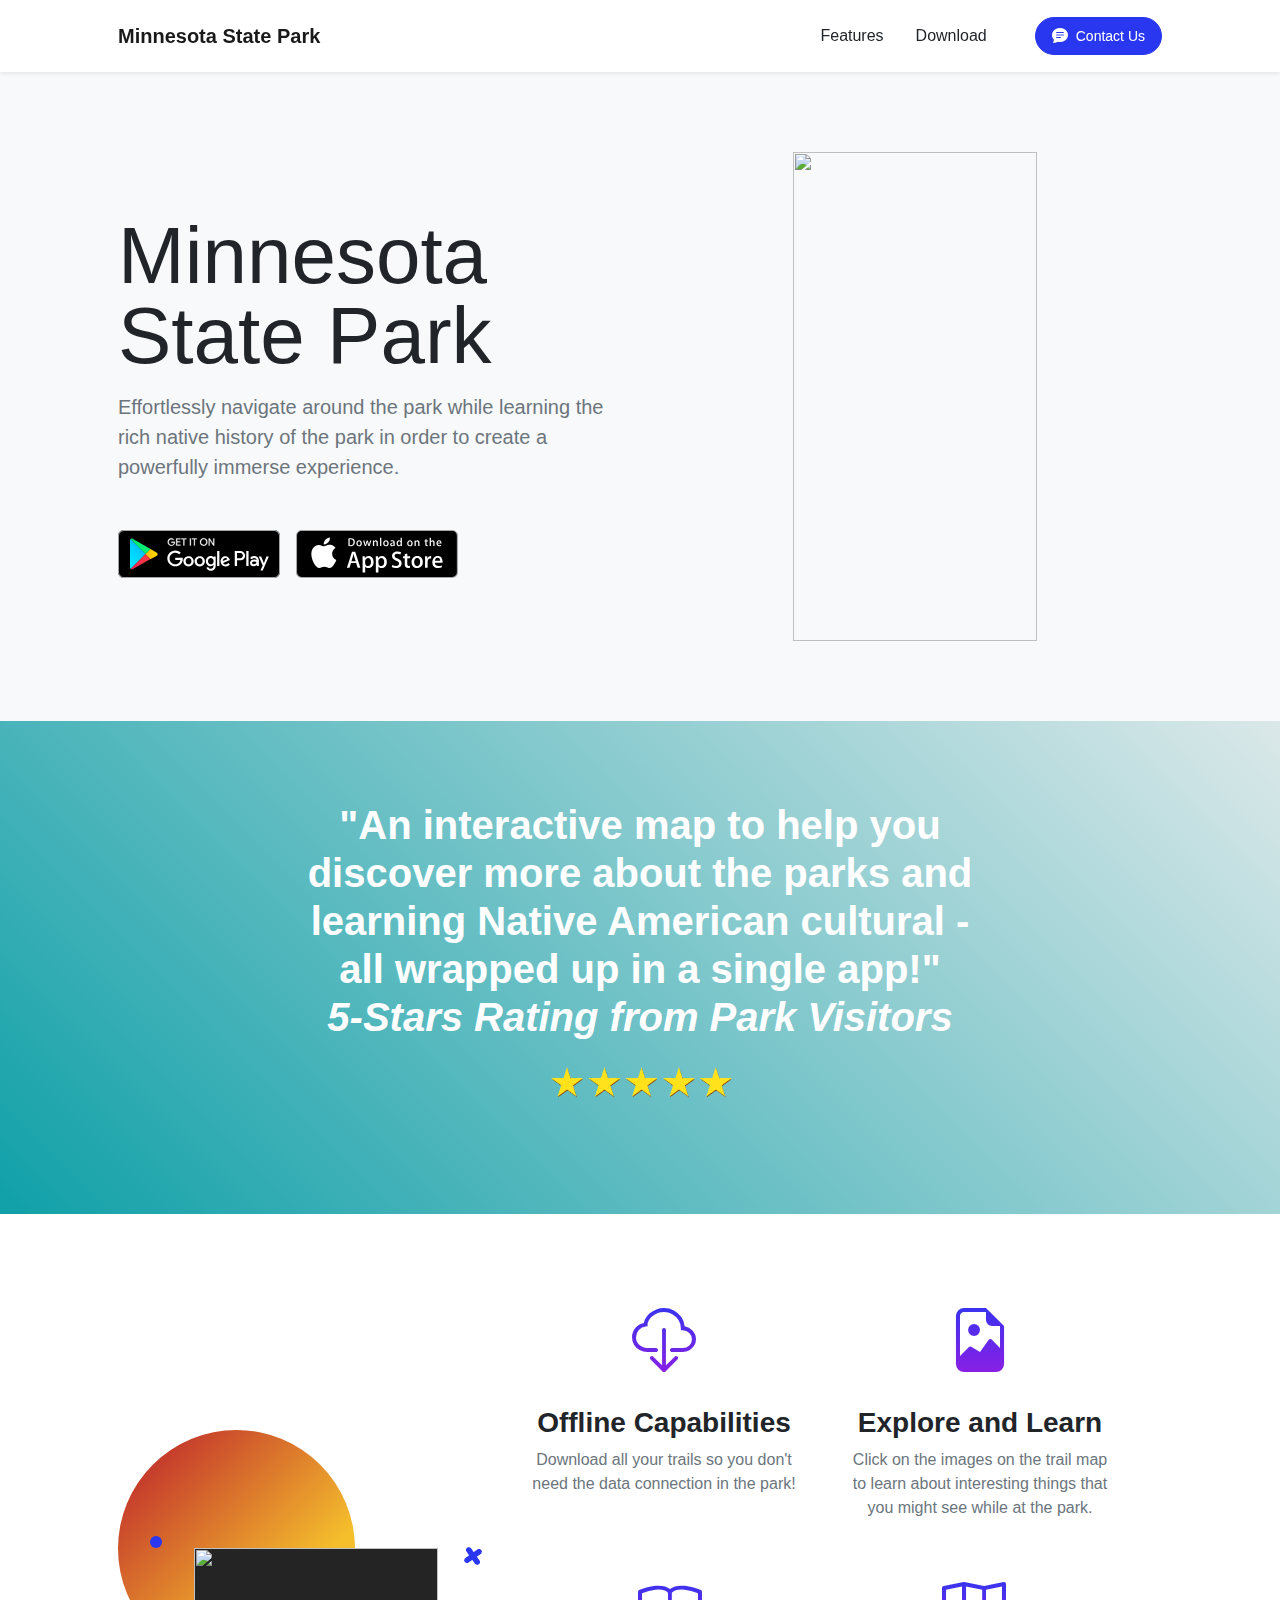
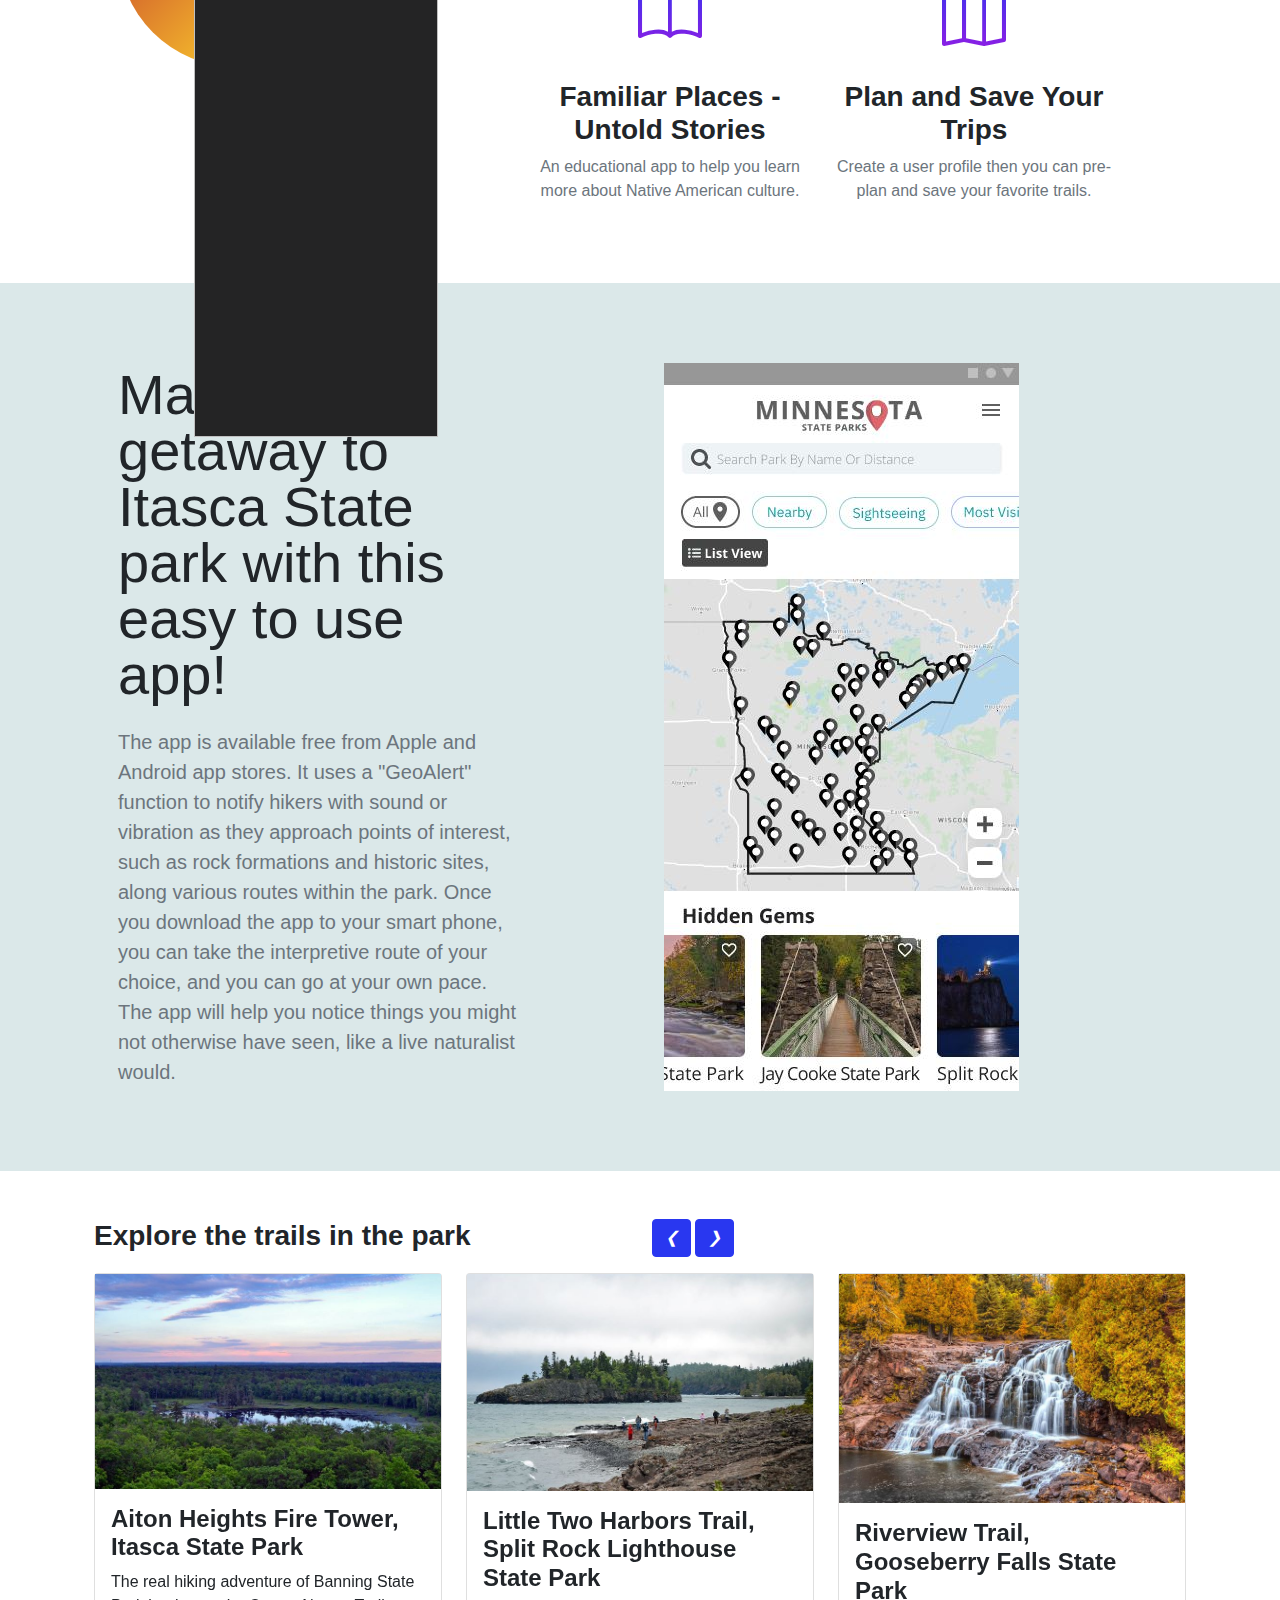
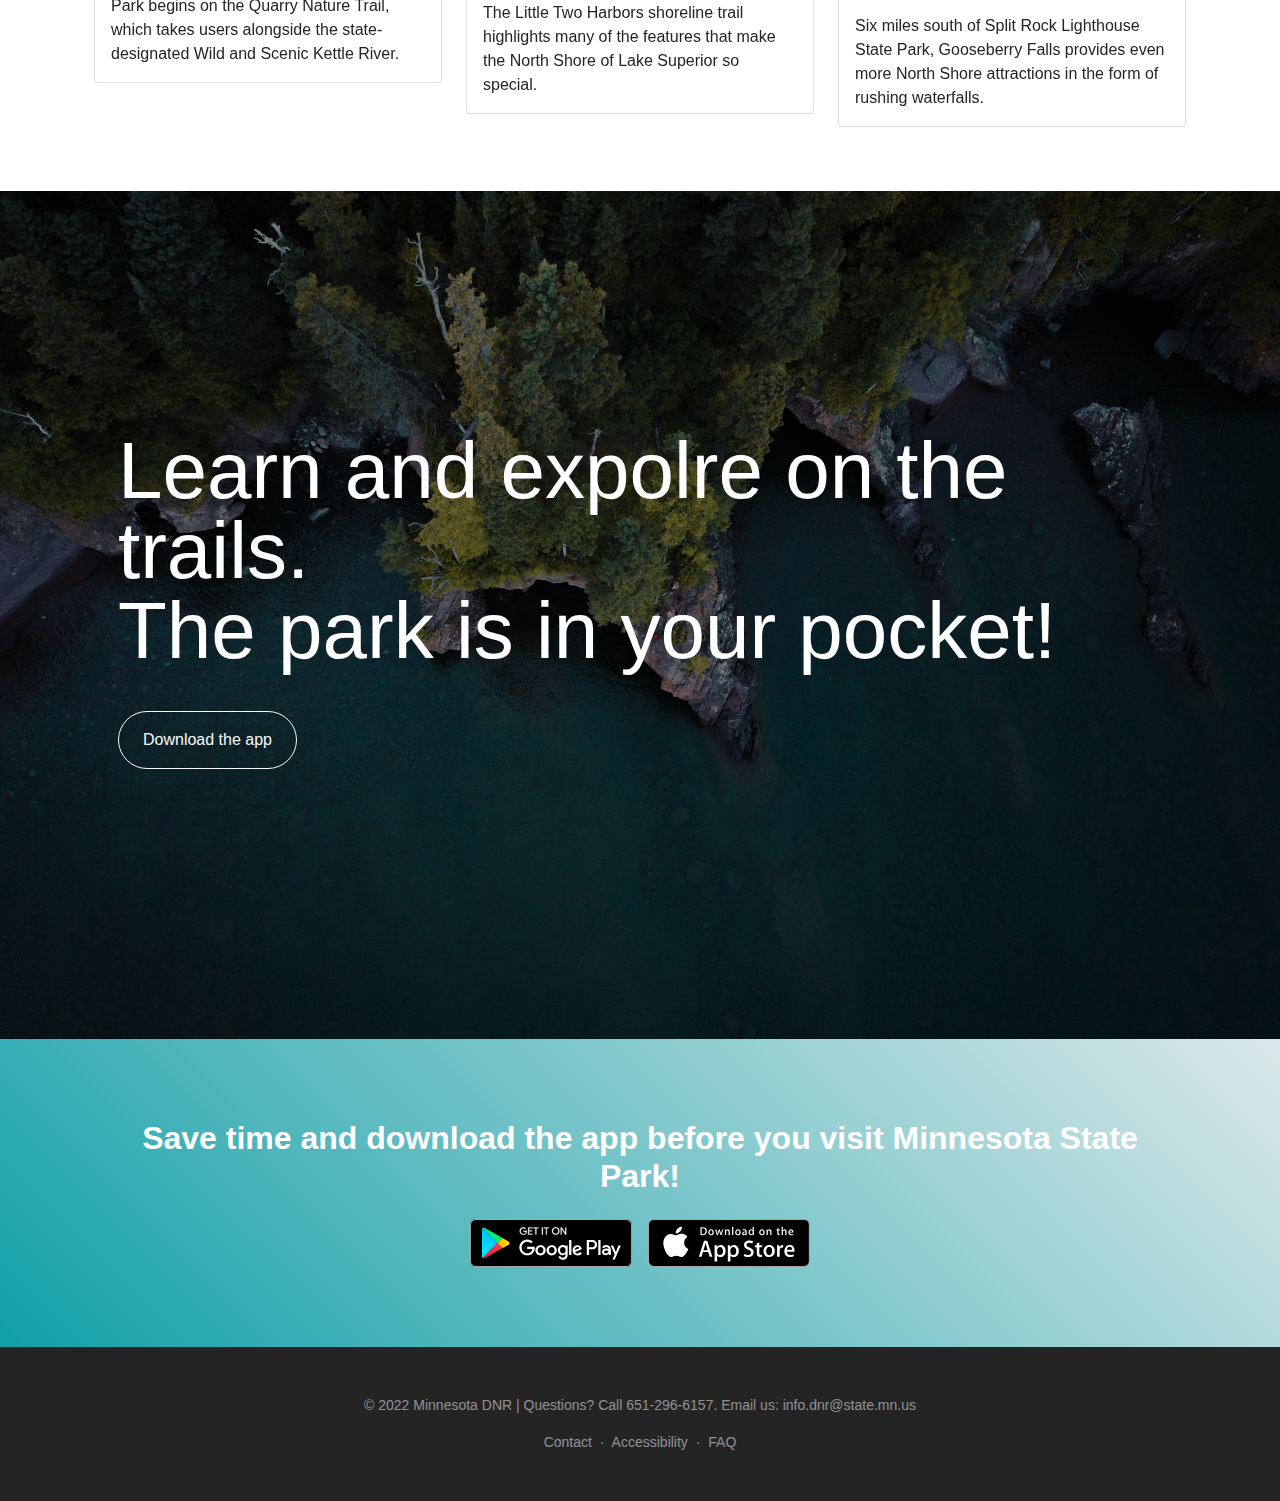
==== index.html @ da8be6f5 "3.12" ====
<!DOCTYPE html>
<html lang="en">
    <head>
        <meta charset="utf-8" />
        <meta name="viewport" content="width=device-width, initial-scale=1, shrink-to-fit=no" />
        <meta name="description" content="UX/UI project group 6" />
        <meta name="author" content="Emily Lu" />
        <title>Minnesota State Park</title>
        <link rel="icon" type="image/x-icon" href="assets/favicon.ico" />
		<!-- Bootstrap CSS -->
		<link href="https://stackpath.bootstrapcdn.com/bootstrap/5.0.0-alpha1/css/bootstrap.min.css" rel="stylesheet">
        <!-- Bootstrap icons-->
        <link href="https://cdn.jsdelivr.net/npm/bootstrap-icons@1.5.0/font/bootstrap-icons.css" rel="stylesheet" />
        <!-- Google fonts-->
<link rel="preconnect" href="https://fonts.googleapis.com">
<link rel="preconnect" href="https://fonts.gstatic.com" crossorigin>
<link href="https://fonts.googleapis.com/css2?family=Open+Sans:ital,wght@0,300;0,400;0,600;1,300;1,400&display=swap" rel="stylesheet">
        <!-- local CSS (includes Bootstrap)-->
        <link href="css/styles.css" rel="stylesheet" />
	</head>
    <body id="page-top">
        <!-- Navigation-->
        <nav class="navbar navbar-expand-lg navbar-light fixed-top shadow-sm" id="mainNav">
            <div class="container px-5">
                <a class="navbar-brand fw-bold" href="#page-top">Minnesota State Park</a>
                <button class="navbar-toggler" type="button" data-bs-toggle="collapse" data-bs-target="#navbarResponsive" aria-controls="navbarResponsive" aria-expanded="false" aria-label="Toggle navigation">
                    Menu
                    <i class="bi-list"></i>
                </button>
                <div class="collapse navbar-collapse" id="navbarResponsive">
                    <ul class="navbar-nav ms-auto me-4 my-3 my-lg-0">
                        <li class="nav-item"><a class="nav-link me-lg-3" href="#features">Features</a></li>
                        <li class="nav-item"><a class="nav-link me-lg-3" href="#download">Download</a></li>
                    </ul>
                    <button class="btn btn-primary rounded-pill px-3 mb-2 mb-lg-0" data-bs-toggle="modal" data-bs-target="#feedbackModal">
                        <span class="d-flex align-items-center">
                            <i class="bi-chat-text-fill me-2"></i>
                            <span class="small">Contact Us</span>
                        </span>
                    </button>
                </div>
            </div>
        </nav>
        <!-- Mashead header-->
        <header class="masthead">
            <div class="container px-5">
                <div class="row gx-5 align-items-center">
                    <div class="col-lg-6">
                        <!-- Mashead text and app badges-->
                        <div class="mb-5 mb-lg-0 text-center text-lg-start">
                            <h1 class="display-1 lh-1 mb-3">Minnesota State Park</h1>
                            <p class="lead fw-normal text-muted mb-5">Effortlessly navigate around the park while learning the rich native history of the park in order to create a powerfully immerse experience.</p>
                            <div class="d-flex flex-column flex-lg-row align-items-center">
                                <a class="me-lg-3 mb-4 mb-lg-0" href="#!"><img class="app-badge" src="assets/img/google-play-badge.svg" alt="Google Play icon" /></a>
                                <a href="#!"><img class="app-badge" src="assets/img/app-store-badge.svg" alt="Apple Store icon" /></a>
                            </div>
                        </div>
                    </div>
                    <div class="col-lg-6">
                    <!-- Section 1. Hero image and device mockup feature-->
                        <div class="masthead-device-mockup">
         
                            <div class="device-wrapper">
                                    <div class="screen">
                                        <img src="assets/img/screen.gif" width="244" height="489" />
                                    </div>
                                </div>
                            </div>
                        </div>
                  </div>
                </div>
            </div>
        </header>
        <!-- Section 2. Quote/testimonial aside-->
        <aside class="text-center bg-gradient-primary-to-secondary">
            <div class="container px-5">
                <div class="row gx-5 justify-content-center">
                    <div class="col-xl-8">
                        <div class="h2 fs-1 text-white mb-4">"An interactive map to help you discover more about the parks and learning Native American cultural - all wrapped up in a single app!" <br>
                        <em>5-Stars Rating from Park Visitors</em></div>
                        <img src="assets/img/5stars.png" alt="5-stars rating" width="205" height="69"/></div>
                </div>
            </div>
        </aside>
        <!-- Section 3. App features section-->
        <section id="features">
            <div class="container px-5">
                <div class="row gx-5 align-items-center">
                    <div class="col-lg-8 order-lg-1 mb-5 mb-lg-0">
                        <div class="container-fluid px-5">
                            <div class="row gx-5">
                                <div class="col-md-6 mb-5">
                                    <!-- Feature item-->
                                    <div class="text-center">
                                        <i class="bi-cloud-download icon-feature text-gradient d-block mb-3"></i>
                                        <h3 class="font-alt">Offline Capabilities</h3>
                                        <p class="text-muted mb-0">Download all your trails so you don't need the data connection in the park!</p>
                                    </div>
                                </div>
                                <div class="col-md-6 mb-5">
                                    <!-- Feature item-->
                                    <div class="text-center">
                                        <i class="bi-file-earmark-image icon-feature text-gradient d-block mb-3"></i>
                                        <h3 class="font-alt">Explore and Learn</h3>
                                        <p class="text-muted mb-0">Click on the images on the trail map to learn about interesting things that you might see while at the park.</p>
                                  </div>
                                </div>
                            </div>
                            <div class="row">
                                <div class="col-md-6 mb-5 mb-md-0">
                                    <!-- Feature item-->
                                    <div class="text-center">
                                        <i class="bi-book icon-feature text-gradient d-block mb-3"></i>
                                        <h3 class="font-alt">Familiar Places - Untold Stories</h3>
                                      <p class="text-muted mb-0">An educational app to help you learn more about Native American culture.</p>
                                  </div>
                              </div>
                                <div class="col-md-6">
                                    <!-- Feature item-->
                                    <div class="text-center">
                                        <i class="bi-map icon-feature text-gradient d-block mb-3"></i>
                                        <h3 class="font-alt">Plan and Save Your Trips</h3>
                                        <p class="text-muted mb-0">Create a user profile then you can pre-plan and save your favorite trails.</p>
                                    </div>
                                </div>
                            </div>
                        </div>
                    </div>
                    <div class="col-lg-4 order-lg-0">
                        <!-- Features section device mockup-->
                        <div class="features-device-mockup">
                            <svg class="circle" viewBox="0 0 100 100" xmlns="http://www.w3.org/2000/svg">
                                <defs>
                                    <linearGradient id="circleGradient" gradientTransform="rotate(45)">
                                        <stop class="gradient-start-color" offset="0%"></stop>
                                        <stop class="gradient-end-color" offset="100%"></stop>
                                    </linearGradient>
                                </defs>
                                <circle cx="50" cy="50" r="50"></circle></svg
                            ><svg class="shape-1 d-none d-sm-block" viewBox="0 0 240.83 240.83" xmlns="http://www.w3.org/2000/svg">
                                <rect x="-32.54" y="78.39" width="305.92" height="84.05" rx="42.03" transform="translate(120.42 -49.88) rotate(45)"></rect>
                                <rect x="-32.54" y="78.39" width="305.92" height="84.05" rx="42.03" transform="translate(-49.88 120.42) rotate(-45)"></rect></svg
                            ><svg class="shape-2 d-none d-sm-block" viewBox="0 0 100 100" xmlns="http://www.w3.org/2000/svg"><circle cx="50" cy="50" r="50"></circle></svg>
                            <div class="device-wrapper">
                                <div class="device" data-device="iPhoneX" data-orientation="portrait" data-color="black">
                                   <div class="screen bg-black">
                                        <!-- PUT CONTENTS HERE:-->
                                        <!-- * * This can be a video, image, or just about anything else.-->
                                        <!-- * * Set the max width of your media to 100% and the height to-->
                                        <!-- * * 100% like the demo example below.-->
                                        <img src="assets/img/screen.gif" width="244" height="489" />
                                    </div>
                                </div>
                            </div>
                        </div>
                    </div>
                </div>
            </div>
        </section>
        <!-- Section 4. Storyteller-->
        <section class="bg-light">
            <div class="container px-5">
                <div class="row gx-5 align-items-center justify-content-center justify-content-lg-between">
                    <div class="col-12 col-lg-5">
                        <h2 class="display-4 lh-1 mb-4">Make your getaway to Itasca State park with this easy to use app!</h2>
                        <p class="lead fw-normal text-muted mb-5 mb-lg-0">The app is available free from Apple and Android app stores. It uses a "GeoAlert" function to notify hikers with sound or vibration as they approach points of interest, such as rock formations and historic sites, along various routes within the park. Once you download the app to your smart phone, you can take the interpretive route of your choice, and you can go at your own pace. The app will help you notice things you might not otherwise have seen, like a live naturalist would.</p>
                    </div>
                    <div class="col-sm-8 col-md-6">
                        <div class="px-5 px-sm-0"><img src="assets/img/demo-screen.JPG" alt="State Park App" /></div>
                  </div>
                </div>
            </div>
        </section>
    <!-- SEction 5. Trail slides carousel-->
	<section class="pt-5 pb-5">
    <div class="container">
        <div class="row">
            <div class="col-6">
				<h3 class="font-alt">Explore the trails in the park</h3>
            </div>
            <div class="col-6 text-right">
                <a class="btn btn-primary mb-3 mr-1" href="#carouselExampleIndicators2" role="button" data-slide="prev">
                    <i class="fa fa-arrow-left">&#10094;</i>
                </a>
                <a class="btn btn-primary mb-3 " href="#carouselExampleIndicators2" role="button" data-slide="next">
                    <i class="fa fa-arrow-right">&#10095;</i>
                </a>
            </div>
            <div class="col-12">
                <div id="carouselExampleIndicators2" class="carousel slide" data-ride="carousel">

                    <div class="carousel-inner">
                        <div class="carousel-item active">
                            <div class="row">

                                <div class="col-md-4 mb-3">
                                    <div class="card">
                                        <img class="img-fluid" alt="100%x280" src="assets/img/trail1.JPG">
                                        <div class="card-body">
                                          <h4 class="card-title">Aiton Heights Fire Tower, Itasca State Park</h4>
                                            <p class="card-text">The real hiking adventure of Banning State Park begins on the Quarry Nature Trail, which takes users alongside the state-designated Wild and Scenic Kettle River.</p>

                                        </div>

                                    </div>
                                </div>
                                <div class="col-md-4 mb-3">
                                    <div class="card">
                                        <img class="img-fluid" alt="100%x280" src="assets/img/trail2.JPG">
                                        <div class="card-body">
                                          <h4 class="card-title">Little Two Harbors Trail, Split Rock Lighthouse State Park</h4>
                                            <p class="card-text">The Little Two Harbors shoreline trail highlights many of the features that make the North Shore of Lake Superior so special.</p>

                                        </div>
                                    </div>
                                </div>
                                <div class="col-md-4 mb-3">
                                    <div class="card">
                                        <img class="img-fluid" alt="100%x280" src="assets/img/trail3.JPG">
                                        <div class="card-body">
                                          <h4 class="card-title">Riverview Trail, Gooseberry Falls State Park</h4>
                                            <p class="card-text">Six miles south of Split Rock Lighthouse State Park, Gooseberry Falls provides even more North Shore attractions in the form of rushing waterfalls.</p>

                                        </div>
                                    </div>
                                </div>

                            </div>
                        </div>
                        <div class="carousel-item">
                            <div class="row">

                                <div class="col-md-4 mb-3">
                                    <div class="card">
                                        <img class="img-fluid" alt="100%x280" src="assets/img/trail4.JPG">
                                        <div class="card-body">
                                            <h4 class="card-title">The North Country Scenic Trail</h4>
                                            <p class="card-text">On the banks of the Whitewater River in southern Minnesota, the 27,000-acre Whitewater State Park provides many outdoor adventure opportunities just 25 miles east of Rochester.</p>

                                        </div>

                                    </div>
                                </div>
                                <div class="col-md-4 mb-3">
                                    <div class="card">
                                        <img class="img-fluid" alt="100%x280" src="assets/img/trail5.JPG">
                                        <div class="card-body">
                                            <h4 class="card-title">Wolf Creek Falls Trail, Banning State Park</h4>
                                            <p class="card-text">The real hiking adventure of Banning State Park begins on the Quarry Nature Trail, which takes users alongside the state-designated Wild and Scenic Kettle River.</p>

                                        </div>
                                    </div>
                                </div>
                                <div class="col-md-4 mb-3">
                                    <div class="card">
                                        <img class="img-fluid" alt="100%x280" src="assets/img/trail6.JPG">
                                        <div class="card-body">
                                            <h4 class="card-title">Silver Creek Trail, Jay Cooke State Park</h4>
                                            <p class="card-text">Serving as an origin point for the southern section of the Superior Hiking Trail, Jay Cooke State Park provides many additional trekking opportunities. </p>

                                        </div>
                                    </div>
                                </div>

                            </div>
                        </div>
                        <div class="carousel-item">
                            <div class="row">

                                <div class="col-md-4 mb-3">
                                    <div class="card">
                                        <img class="img-fluid" alt="100%x280" src="assets/img/trail7.JPG">
                                        <div class="card-body">
                                            <h4 class="card-title">Superior Hiking Trail</h4>
                                            <p class="card-text">Encompassing the entirety of Lake Superior's North Shore, the Superior Hiking Trail (SHT) is Minnesota's crown jewel of hiking trails.</p>

                                        </div>

                                    </div>
                                </div>
                                <div class="col-md-4 mb-3">
                                    <div class="card">
                                        <img class="img-fluid" alt="100%x280" src="assets/img/trail8.JPG">
                                        <div class="card-body">
                                            <h4 class="card-title">Glacial Pothole Trail, Interstate State Park</h4>
                                            <p class="card-text">For a great roadside attraction, Minnesota's Interstate State Park provides fun terrain to explore and scramble over.</p>

                                        </div>
                                    </div>
                                </div>
                                <div class="col-md-4 mb-3">
                                    <div class="card">
                                        <img class="img-fluid" alt="100%x280" src="assets/img/trail9.JPG">
                                        <div class="card-body">
                                            <h4 class="card-title">Snelling Lake Trail, Fort Snelling State Park</h4>
                                            <p class="card-text">Located only two miles east of the Minneapolis-Saint Paul International Airport, Fort Snelling State Park offers a quick natural respite amid the urban landscape. Set against the confluence of the Minnesota and Mississippi River.</p>
                                        </div>
                                    </div>
                                </div>
                            </div>
                        </div>
                    </div>
                </div>
            </div>
        </div>
    </div>
</section>
	
	<!-- Section 6. Call to action-->
        <section class="cta">
            <div class="cta-content">
                <div class="container px-5">
                    <h2 class="text-white display-1 lh-1 mb-4">
                        Learn and expolre on the trails.<br>
                        The park is in your pocket!</h2>
                    <h2 class="text-white display-1 lh-1 mb-4"><a class="btn btn-outline-light py-3 px-4 rounded-pill" href="#" target="_blank">Download the app</a> </h2>
                </div>
            </div>
    </section>
        <!-- Section 7. Download App and Contact-->
        <section class="bg-gradient-primary-to-secondary" id="download">
            <div class="container px-5">
                <h2 class="text-center text-white font-alt mb-4">Save time and download the app before you visit Minnesota State Park!</h2>
                <div class="d-flex flex-column flex-lg-row align-items-center justify-content-center">
                    <a class="me-lg-3 mb-4 mb-lg-0" href="#!"><img class="app-badge" src="assets/img/google-play-badge.svg" alt="..." /></a>
                    <a href="#!"><img class="app-badge" src="assets/img/app-store-badge.svg" alt="..." /></a>
                </div>
            </div>
        </section>
        <!-- Footer-->
        <footer class="bg-black text-center py-5">
            <div class="container px-5">
                <div class="text-white-50 small">
                    <div class="mb-2">
                      <p>&copy; 2022 Minnesota DNR | Questions? Call 651-296-6157. Email us: <a href="mailto: info.dnr@state.mn.us">info.dnr@state.mn.us</a></p>
                      <a aria-label="facebook" class="facebook no-icon ext" href="https://www.facebook.com/MinnesotaDNR" title="facebook" data-extlink="" target="_blank" rel="noopener nofollow"><i aria-hidden="true" class="fab fa-facebook-f fa-2x"></i></a>
                    </div>
                    <a href="#!">Contact</a>
                    <span class="mx-1">&middot;</span>
                    <a href="#!">Accessibility</a>
                    <span class="mx-1">&middot;</span>
                    <a href="#!">FAQ</a>
                </div>
            </div>
        </footer>
        <!-- Feedback Form-->
        <div class="modal fade" id="feedbackModal" tabindex="-1" aria-labelledby="feedbackModalLabel" aria-hidden="true">
            <div class="modal-dialog modal-dialog-centered">
                <div class="modal-content">
                    <div class="modal-header bg-gradient-primary-to-secondary p-4">
                        <h5 class="modal-title font-alt text-white" id="feedbackModalLabel">Send feedback</h5>
                        <button class="btn-close btn-close-white" type="button" data-bs-dismiss="modal" aria-label="Close"></button>
                    </div>
                    <div class="modal-body border-0 p-4">

<!-- https://startbootstrap.com/solution/contact-forms-->

                        <form id="contactForm" data-sb-form-api-token="API_TOKEN">
                            <!-- Name input-->
                            <div class="form-floating mb-3">
                                <input class="form-control" id="name" type="text" placeholder="Enter your name..." data-sb-validations="required" />
                                <label for="name">Full name</label>
                                <div class="invalid-feedback" data-sb-feedback="name:required">A name is required.</div>
                            </div>
                            <!-- Email address input-->
                            <div class="form-floating mb-3">
                                <input class="form-control" id="email" type="email" placeholder="name@example.com" data-sb-validations="required,email" />
                                <label for="email">Email address</label>
                                <div class="invalid-feedback" data-sb-feedback="email:required">An email is required.</div>
                                <div class="invalid-feedback" data-sb-feedback="email:email">Email is not valid.</div>
                            </div>
                            <!-- Phone number input-->
                            <div class="form-floating mb-3">
                                <input class="form-control" id="phone" type="tel" placeholder="(123) 456-7890" data-sb-validations="required" />
                                <label for="phone">Phone number</label>
                                <div class="invalid-feedback" data-sb-feedback="phone:required">A phone number is required.</div>
                            </div>
                            <!-- Message input-->
                            <div class="form-floating mb-3">
                                <textarea class="form-control" id="message" type="text" placeholder="Enter your message here..." style="height: 10rem" data-sb-validations="required"></textarea>
                                <label for="message">Message</label>
                                <div class="invalid-feedback" data-sb-feedback="message:required">A message is required.</div>
                            </div>
                            <!-- Submit success message-->
                            <!---->
                            <!-- This is what your users will see when the form-->
                            <!-- has successfully submitted-->
                            <div class="d-none" id="submitSuccessMessage">
                                <div class="text-center mb-3">
                                    <div class="fw-bolder">Form submission successful. Thank you!</div>
                                    
                                    <br />
                                </div>
                            </div>
                            <!-- Submit error message-->
                            <!---->
                            <!-- This is what your users will see when there is-->
                            <!-- an error submitting the form-->
                            <div class="d-none" id="submitErrorMessage"><div class="text-center text-danger mb-3">Error sending message! Please try again.</div></div>
                            <!-- Submit Button-->
                            <div class="d-grid"><button class="btn btn-primary rounded-pill btn-lg disabled" id="submitButton" type="submit">Submit</button></div>
                        </form>
                    </div>
                </div>
            </div>
        </div>
        <!-- Scroll to Top Button
        <a class="scroll-to-top rounded" href="#page-top"><i class="fas fa-angle-up"></i></a>-->
	
        <!-- * * SB form at https://startbootstrap.com/solution/contact-forms * *-->
        <script src="https://cdn.startbootstrap.com/sb-forms-latest.js"></script>

      
		<!-- Bootstrap Bundle -->
		<script src="https://stackpath.bootstrapcdn.com/bootstrap/5.0.0-alpha1/js/bootstrap.min.js"></script>
	
		<script src="https://cdnjs.cloudflare.com/ajax/libs/jquery/3.2.1/jquery.min.js"></script>
		<!-- Core theme JS-->
        <script src="js/scripts.js"></script>
    </body>
</html>
---- css/styles.css ----
@charset "UTF-8";
:root {
  --bs-blue: #2937f0;
  --bs-indigo: #6610f2;
  --bs-purple: #9f1ae2;
  --bs-pink: #d63384;
  --bs-red: #dc3545;
  --bs-orange: #fd7e14;
  --bs-yellow: #ffc107;
  --bs-green: #198754;
  --bs-teal: #20c997;
  --bs-cyan: #0dcaf0;
  --bs-white: #fff;
  --bs-gray: #6c757d;
  --bs-gray-dark: #343a40;
  --bs-gray-100: #f8f9fa;
  --bs-gray-200: #e9ecef;
  --bs-gray-300: #dee2e6;
  --bs-gray-400: #ced4da;
  --bs-gray-500: #adb5bd;
  --bs-gray-600: #6c757d;
  --bs-gray-700: #495057;
  --bs-gray-800: #343a40;
  --bs-gray-900: #212529;
  --bs-primary: #2937f0;
  --bs-secondary: #9f1ae2;
  --bs-success: #198754;
  --bs-info: #0dcaf0;
  --bs-warning: #ffc107;
  --bs-danger: #dc3545;
  --bs-light: #f8f9fa;
  --bs-dark: #212529;
  --bs-primary-rgb: 41, 55, 240;
  --bs-secondary-rgb: 159, 26, 226;
  --bs-success-rgb: 25, 135, 84;
  --bs-info-rgb: 13, 202, 240;
  --bs-warning-rgb: 255, 193, 7;
  --bs-danger-rgb: 220, 53, 69;
  --bs-light-rgb: 248, 249, 250;
  --bs-dark-rgb: 33, 37, 41;
  --bs-white-rgb: 255, 255, 255;
  --bs-black-rgb: 0, 0, 0;
  --bs-body-color-rgb: 33, 37, 41;
  --bs-body-bg-rgb: 255, 255, 255;
  --bs-font-sans-serif: system-ui, -apple-system, "Segoe UI", Roboto, "Helvetica Neue", Arial, "Noto Sans", "Liberation Sans", sans-serif, "Apple Color Emoji", "Segoe UI Emoji", "Segoe UI Symbol", "Noto Color Emoji";
  --bs-font-monospace: SFMono-Regular, Menlo, Monaco, Consolas, "Liberation Mono", "Courier New", monospace;
  --bs-gradient: linear-gradient(180deg, rgba(255, 255, 255, 0.15), rgba(255, 255, 255, 0));
  --bs-body-font-family: Mulish, -apple-system, BlinkMacSystemFont, Segoe UI, Roboto, Helvetica Neue, Arial, sans-serif, Apple Color Emoji, Segoe UI Emoji, Segoe UI Symbol, Noto Color Emoji;
  --bs-body-font-size: 1rem;
  --bs-body-font-weight: 500;
  --bs-body-line-height: 1.5;
  --bs-body-color: #212529;
  --bs-body-bg: #fff;
}

*,
*::before,
*::after {
  box-sizing: border-box;
}

@media (prefers-reduced-motion: no-preference) {
  :root {
    scroll-behavior: smooth;
  }
}

body {
  margin: 0;
  font-family: var(--bs-body-font-family);
  font-size: var(--bs-body-font-size);
  font-weight: var(--bs-body-font-weight);
  line-height: var(--bs-body-line-height);
  color: var(--bs-body-color);
  text-align: var(--bs-body-text-align);
  background-color: var(--bs-body-bg);
  -webkit-text-size-adjust: 100%;
  -webkit-tap-highlight-color: rgba(0, 0, 0, 0);
}

hr {
  margin: 1rem 0;
  color: inherit;
  background-color: currentColor;
  border: 0;
  opacity: 0.25;
}

hr:not([size]) {
  height: 1px;
}

h6, .h6, h5, .h5, h4, .h4, h3, .h3, h2, .h2, h1, .h1 {
  margin-top: 0;
  margin-bottom: 0.5rem;
  font-family: "Newsreader", -apple-system, BlinkMacSystemFont, "Segoe UI", Roboto, "Helvetica Neue", Arial, sans-serif, "Apple Color Emoji", "Segoe UI Emoji", "Segoe UI Symbol", "Noto Color Emoji";
  font-weight: 600;
  line-height: 1.2;
}

h1, .h1 {
  font-size: calc(1.375rem + 1.5vw);
}
@media (min-width: 1200px) {
  h1, .h1 {
    font-size: 2.5rem;
  }
}

h2, .h2 {
  font-size: calc(1.325rem + 0.9vw);
}
@media (min-width: 1200px) {
  h2, .h2 {
    font-size: 2rem;
  }
}

h3, .h3 {
  font-size: calc(1.3rem + 0.6vw);
}
@media (min-width: 1200px) {
  h3, .h3 {
    font-size: 1.75rem;
  }
}

h4, .h4 {
  font-size: calc(1.275rem + 0.3vw);
}
@media (min-width: 1200px) {
  h4, .h4 {
    font-size: 1.5rem;
  }
}

h5, .h5 {
  font-size: 1.25rem;
}

h6, .h6 {
  font-size: 1rem;
}

p {
  margin-top: 0;
  margin-bottom: 1rem;
}

abbr[title],
abbr[data-bs-original-title] {
  -webkit-text-decoration: underline dotted;
          text-decoration: underline dotted;
  cursor: help;
  -webkit-text-decoration-skip-ink: none;
          text-decoration-skip-ink: none;
}

address {
  margin-bottom: 1rem;
  font-style: normal;
  line-height: inherit;
}

ol,
ul {
  padding-left: 2rem;
}

ol,
ul,
dl {
  margin-top: 0;
  margin-bottom: 1rem;
}

ol ol,
ul ul,
ol ul,
ul ol {
  margin-bottom: 0;
}

dt {
  font-weight: 700;
}

dd {
  margin-bottom: 0.5rem;
  margin-left: 0;
}

blockquote {
  margin: 0 0 1rem;
}

b,
strong {
  font-weight: bolder;
}

small, .small {
  font-size: 0.875em;
}

mark, .mark {
  padding: 0.2em;
  background-color: #fcf8e3;
}

sub,
sup {
  position: relative;
  font-size: 0.75em;
  line-height: 0;
  vertical-align: baseline;
}

sub {
  bottom: -0.25em;
}

sup {
  top: -0.5em;
}

a {
  color: #2937f0;
  text-decoration: underline;
}
a:hover {
  color: #212cc0;
}

a:not([href]):not([class]), a:not([href]):not([class]):hover {
  color: inherit;
  text-decoration: none;
}

pre,
code,
kbd,
samp {
  font-family: var(--bs-font-monospace);
  font-size: 1em;
  direction: ltr /* rtl:ignore */;
  unicode-bidi: bidi-override;
}

pre {
  display: block;
  margin-top: 0;
  margin-bottom: 1rem;
  overflow: auto;
  font-size: 0.875em;
}
pre code {
  font-size: inherit;
  color: inherit;
  word-break: normal;
}

code {
  font-size: 0.875em;
  color: #d63384;
  word-wrap: break-word;
}
a > code {
  color: inherit;
}

kbd {
  padding: 0.2rem 0.4rem;
  font-size: 0.875em;
  color: #fff;
  background-color: #212529;
  border-radius: 0.2rem;
}
kbd kbd {
  padding: 0;
  font-size: 1em;
  font-weight: 700;
}

figure {
  margin: 0 0 1rem;
}

img,
svg {
  vertical-align: middle;
}

table {
  caption-side: bottom;
  border-collapse: collapse;
}

caption {
  padding-top: 0.5rem;
  padding-bottom: 0.5rem;
  color: #6c757d;
  text-align: left;
}

th {
  text-align: inherit;
  text-align: -webkit-match-parent;
}

thead,
tbody,
tfoot,
tr,
td,
th {
  border-color: inherit;
  border-style: solid;
  border-width: 0;
}

label {
  display: inline-block;
}

button {
  border-radius: 0;
}

button:focus:not(:focus-visible) {
  outline: 0;
}

input,
button,
select,
optgroup,
textarea {
  margin: 0;
  font-family: inherit;
  font-size: inherit;
  line-height: inherit;
}

button,
select {
  text-transform: none;
}

[role=button] {
  cursor: pointer;
}

select {
  word-wrap: normal;
}
select:disabled {
  opacity: 1;
}

[list]::-webkit-calendar-picker-indicator {
  display: none;
}

button,
[type=button],
[type=reset],
[type=submit] {
  -webkit-appearance: button;
}
button:not(:disabled),
[type=button]:not(:disabled),
[type=reset]:not(:disabled),
[type=submit]:not(:disabled) {
  cursor: pointer;
}

::-moz-focus-inner {
  padding: 0;
  border-style: none;
}

textarea {
  resize: vertical;
}

fieldset {
  min-width: 0;
  padding: 0;
  margin: 0;
  border: 0;
}

legend {
  float: left;
  width: 100%;
  padding: 0;
  margin-bottom: 0.5rem;
  font-size: calc(1.275rem + 0.3vw);
  line-height: inherit;
}
@media (min-width: 1200px) {
  legend {
    font-size: 1.5rem;
  }
}
legend + * {
  clear: left;
}

::-webkit-datetime-edit-fields-wrapper,
::-webkit-datetime-edit-text,
::-webkit-datetime-edit-minute,
::-webkit-datetime-edit-hour-field,
::-webkit-datetime-edit-day-field,
::-webkit-datetime-edit-month-field,
::-webkit-datetime-edit-year-field {
  padding: 0;
}

::-webkit-inner-spin-button {
  height: auto;
}

[type=search] {
  outline-offset: -2px;
  -webkit-appearance: textfield;
}

/* rtl:raw:
[type="tel"],
[type="url"],
[type="email"],
[type="number"] {
  direction: ltr;
}
*/
::-webkit-search-decoration {
  -webkit-appearance: none;
}

::-webkit-color-swatch-wrapper {
  padding: 0;
}

::-webkit-file-upload-button {
  font: inherit;
}

::file-selector-button {
  font: inherit;
}

::-webkit-file-upload-button {
  font: inherit;
  -webkit-appearance: button;
}

output {
  display: inline-block;
}

iframe {
  border: 0;
}

summary {
  display: list-item;
  cursor: pointer;
}

progress {
  vertical-align: baseline;
}

[hidden] {
  display: none !important;
}

.lead {
  font-size: 1.25rem;
  font-weight: 300;
}

.display-1 {
  font-size: calc(1.625rem + 4.5vw);
  font-weight: 300;
  line-height: 1.2;
}
@media (min-width: 1200px) {
  .display-1 {
    font-size: 5rem;
  }
}

.display-2 {
  font-size: calc(1.575rem + 3.9vw);
  font-weight: 300;
  line-height: 1.2;
}
@media (min-width: 1200px) {
  .display-2 {
    font-size: 4.5rem;
  }
}

.display-3 {
  font-size: calc(1.525rem + 3.3vw);
  font-weight: 300;
  line-height: 1.2;
}
@media (min-width: 1200px) {
  .display-3 {
    font-size: 4rem;
  }
}

.display-4 {
  font-size: calc(1.475rem + 2.7vw);
  font-weight: 300;
  line-height: 1.2;
}
@media (min-width: 1200px) {
  .display-4 {
    font-size: 3.5rem;
  }
}

.display-5 {
  font-size: calc(1.425rem + 2.1vw);
  font-weight: 300;
  line-height: 1.2;
}
@media (min-width: 1200px) {
  .display-5 {
    font-size: 3rem;
  }
}

.display-6 {
  font-size: calc(1.375rem + 1.5vw);
  font-weight: 300;
  line-height: 1.2;
}
@media (min-width: 1200px) {
  .display-6 {
    font-size: 2.5rem;
  }
}

.list-unstyled {
  padding-left: 0;
  list-style: none;
}

.list-inline {
  padding-left: 0;
  list-style: none;
}

.list-inline-item {
  display: inline-block;
}
.list-inline-item:not(:last-child) {
  margin-right: 0.5rem;
}

.initialism {
  font-size: 0.875em;
  text-transform: uppercase;
}

.blockquote {
  margin-bottom: 1rem;
  font-size: 1.25rem;
}
.blockquote > :last-child {
  margin-bottom: 0;
}

.blockquote-footer {
  margin-top: -1rem;
  margin-bottom: 1rem;
  font-size: 0.875em;
  color: #6c757d;
}
.blockquote-footer::before {
  content: "— ";
}

.img-fluid {
  max-width: 100%;
  height: auto;
}

.img-thumbnail {
  padding: 0.25rem;
  background-color: #fff;
  border: 1px solid #dee2e6;
  border-radius: 0.25rem;
  max-width: 100%;
  height: auto;
}

.figure {
  display: inline-block;
}

.figure-img {
  margin-bottom: 0.5rem;
  line-height: 1;
}

.figure-caption {
  font-size: 0.875em;
  color: #6c757d;
}

.container,
.container-fluid,
.container-xxl,
.container-xl,
.container-lg,
.container-md,
.container-sm {
  width: 100%;
  padding-right: var(--bs-gutter-x, 0.75rem);
  padding-left: var(--bs-gutter-x, 0.75rem);
  margin-right: auto;
  margin-left: auto;
}

@media (min-width: 576px) {
  .container-sm, .container {
    max-width: 540px;
  }
}
@media (min-width: 768px) {
  .container-md, .container-sm, .container {
    max-width: 720px;
  }
}
@media (min-width: 992px) {
  .container-lg, .container-md, .container-sm, .container {
    max-width: 960px;
  }
}
@media (min-width: 1200px) {
  .container-xl, .container-lg, .container-md, .container-sm, .container {
    max-width: 1140px;
  }
}
@media (min-width: 1400px) {
  .container-xxl, .container-xl, .container-lg, .container-md, .container-sm, .container {
    max-width: 1320px;
  }
}
.row {
  --bs-gutter-x: 1.5rem;
  --bs-gutter-y: 0;
  display: flex;
  flex-wrap: wrap;
  margin-top: calc(-1 * var(--bs-gutter-y));
  margin-right: calc(-0.5 * var(--bs-gutter-x));
  margin-left: calc(-0.5 * var(--bs-gutter-x));
}
.row > * {
  flex-shrink: 0;
  width: 100%;
  max-width: 100%;
  padding-right: calc(var(--bs-gutter-x) * 0.5);
  padding-left: calc(var(--bs-gutter-x) * 0.5);
  margin-top: var(--bs-gutter-y);
}

.col {
  flex: 1 0 0%;
}

.row-cols-auto > * {
  flex: 0 0 auto;
  width: auto;
}

.row-cols-1 > * {
  flex: 0 0 auto;
  width: 100%;
}

.row-cols-2 > * {
  flex: 0 0 auto;
  width: 50%;
}

.row-cols-3 > * {
  flex: 0 0 auto;
  width: 33.3333333333%;
}

.row-cols-4 > * {
  flex: 0 0 auto;
  width: 25%;
}

.row-cols-5 > * {
  flex: 0 0 auto;
  width: 20%;
}

.row-cols-6 > * {
  flex: 0 0 auto;
  width: 16.6666666667%;
}

.col-auto {
  flex: 0 0 auto;
  width: auto;
}

.col-1 {
  flex: 0 0 auto;
  width: 8.33333333%;
}

.col-2 {
  flex: 0 0 auto;
  width: 16.66666667%;
}

.col-3 {
  flex: 0 0 auto;
  width: 25%;
}

.col-4 {
  flex: 0 0 auto;
  width: 33.33333333%;
}

.col-5 {
  flex: 0 0 auto;
  width: 41.66666667%;
}

.col-6 {
  flex: 0 0 auto;
  width: 50%;
}

.col-7 {
  flex: 0 0 auto;
  width: 58.33333333%;
}

.col-8 {
  flex: 0 0 auto;
  width: 66.66666667%;
}

.col-9 {
  flex: 0 0 auto;
  width: 75%;
}

.col-10 {
  flex: 0 0 auto;
  width: 83.33333333%;
}

.col-11 {
  flex: 0 0 auto;
  width: 91.66666667%;
}

.col-12 {
  flex: 0 0 auto;
  width: 100%;
}

.offset-1 {
  margin-left: 8.33333333%;
}

.offset-2 {
  margin-left: 16.66666667%;
}

.offset-3 {
  margin-left: 25%;
}

.offset-4 {
  margin-left: 33.33333333%;
}

.offset-5 {
  margin-left: 41.66666667%;
}

.offset-6 {
  margin-left: 50%;
}

.offset-7 {
  margin-left: 58.33333333%;
}

.offset-8 {
  margin-left: 66.66666667%;
}

.offset-9 {
  margin-left: 75%;
}

.offset-10 {
  margin-left: 83.33333333%;
}

.offset-11 {
  margin-left: 91.66666667%;
}

.g-0,
.gx-0 {
  --bs-gutter-x: 0;
}

.g-0,
.gy-0 {
  --bs-gutter-y: 0;
}

.g-1,
.gx-1 {
  --bs-gutter-x: 0.25rem;
}

.g-1,
.gy-1 {
  --bs-gutter-y: 0.25rem;
}

.g-2,
.gx-2 {
  --bs-gutter-x: 0.5rem;
}

.g-2,
.gy-2 {
  --bs-gutter-y: 0.5rem;
}

.g-3,
.gx-3 {
  --bs-gutter-x: 1rem;
}

.g-3,
.gy-3 {
  --bs-gutter-y: 1rem;
}

.g-4,
.gx-4 {
  --bs-gutter-x: 1.5rem;
}

.g-4,
.gy-4 {
  --bs-gutter-y: 1.5rem;
}

.g-5,
.gx-5 {
  --bs-gutter-x: 3rem;
}

.g-5,
.gy-5 {
  --bs-gutter-y: 3rem;
}

@media (min-width: 576px) {
  .col-sm {
    flex: 1 0 0%;
  }

  .row-cols-sm-auto > * {
    flex: 0 0 auto;
    width: auto;
  }

  .row-cols-sm-1 > * {
    flex: 0 0 auto;
    width: 100%;
  }

  .row-cols-sm-2 > * {
    flex: 0 0 auto;
    width: 50%;
  }

  .row-cols-sm-3 > * {
    flex: 0 0 auto;
    width: 33.3333333333%;
  }

  .row-cols-sm-4 > * {
    flex: 0 0 auto;
    width: 25%;
  }

  .row-cols-sm-5 > * {
    flex: 0 0 auto;
    width: 20%;
  }

  .row-cols-sm-6 > * {
    flex: 0 0 auto;
    width: 16.6666666667%;
  }

  .col-sm-auto {
    flex: 0 0 auto;
    width: auto;
  }

  .col-sm-1 {
    flex: 0 0 auto;
    width: 8.33333333%;
  }

  .col-sm-2 {
    flex: 0 0 auto;
    width: 16.66666667%;
  }

  .col-sm-3 {
    flex: 0 0 auto;
    width: 25%;
  }

  .col-sm-4 {
    flex: 0 0 auto;
    width: 33.33333333%;
  }

  .col-sm-5 {
    flex: 0 0 auto;
    width: 41.66666667%;
  }

  .col-sm-6 {
    flex: 0 0 auto;
    width: 50%;
  }

  .col-sm-7 {
    flex: 0 0 auto;
    width: 58.33333333%;
  }

  .col-sm-8 {
    flex: 0 0 auto;
    width: 66.66666667%;
  }

  .col-sm-9 {
    flex: 0 0 auto;
    width: 75%;
  }

  .col-sm-10 {
    flex: 0 0 auto;
    width: 83.33333333%;
  }

  .col-sm-11 {
    flex: 0 0 auto;
    width: 91.66666667%;
  }

  .col-sm-12 {
    flex: 0 0 auto;
    width: 100%;
  }

  .offset-sm-0 {
    margin-left: 0;
  }

  .offset-sm-1 {
    margin-left: 8.33333333%;
  }

  .offset-sm-2 {
    margin-left: 16.66666667%;
  }

  .offset-sm-3 {
    margin-left: 25%;
  }

  .offset-sm-4 {
    margin-left: 33.33333333%;
  }

  .offset-sm-5 {
    margin-left: 41.66666667%;
  }

  .offset-sm-6 {
    margin-left: 50%;
  }

  .offset-sm-7 {
    margin-left: 58.33333333%;
  }

  .offset-sm-8 {
    margin-left: 66.66666667%;
  }

  .offset-sm-9 {
    margin-left: 75%;
  }

  .offset-sm-10 {
    margin-left: 83.33333333%;
  }

  .offset-sm-11 {
    margin-left: 91.66666667%;
  }

  .g-sm-0,
.gx-sm-0 {
    --bs-gutter-x: 0;
  }

  .g-sm-0,
.gy-sm-0 {
    --bs-gutter-y: 0;
  }

  .g-sm-1,
.gx-sm-1 {
    --bs-gutter-x: 0.25rem;
  }

  .g-sm-1,
.gy-sm-1 {
    --bs-gutter-y: 0.25rem;
  }

  .g-sm-2,
.gx-sm-2 {
    --bs-gutter-x: 0.5rem;
  }

  .g-sm-2,
.gy-sm-2 {
    --bs-gutter-y: 0.5rem;
  }

  .g-sm-3,
.gx-sm-3 {
    --bs-gutter-x: 1rem;
  }

  .g-sm-3,
.gy-sm-3 {
    --bs-gutter-y: 1rem;
  }

  .g-sm-4,
.gx-sm-4 {
    --bs-gutter-x: 1.5rem;
  }

  .g-sm-4,
.gy-sm-4 {
    --bs-gutter-y: 1.5rem;
  }

  .g-sm-5,
.gx-sm-5 {
    --bs-gutter-x: 3rem;
  }

  .g-sm-5,
.gy-sm-5 {
    --bs-gutter-y: 3rem;
  }
}
@media (min-width: 768px) {
  .col-md {
    flex: 1 0 0%;
  }

  .row-cols-md-auto > * {
    flex: 0 0 auto;
    width: auto;
  }

  .row-cols-md-1 > * {
    flex: 0 0 auto;
    width: 100%;
  }

  .row-cols-md-2 > * {
    flex: 0 0 auto;
    width: 50%;
  }

  .row-cols-md-3 > * {
    flex: 0 0 auto;
    width: 33.3333333333%;
  }

  .row-cols-md-4 > * {
    flex: 0 0 auto;
    width: 25%;
  }

  .row-cols-md-5 > * {
    flex: 0 0 auto;
    width: 20%;
  }

  .row-cols-md-6 > * {
    flex: 0 0 auto;
    width: 16.6666666667%;
  }

  .col-md-auto {
    flex: 0 0 auto;
    width: auto;
  }

  .col-md-1 {
    flex: 0 0 auto;
    width: 8.33333333%;
  }

  .col-md-2 {
    flex: 0 0 auto;
    width: 16.66666667%;
  }

  .col-md-3 {
    flex: 0 0 auto;
    width: 25%;
  }

  .col-md-4 {
    flex: 0 0 auto;
    width: 33.33333333%;
  }

  .col-md-5 {
    flex: 0 0 auto;
    width: 41.66666667%;
  }

  .col-md-6 {
    flex: 0 0 auto;
    width: 50%;
  }

  .col-md-7 {
    flex: 0 0 auto;
    width: 58.33333333%;
  }

  .col-md-8 {
    flex: 0 0 auto;
    width: 66.66666667%;
  }

  .col-md-9 {
    flex: 0 0 auto;
    width: 75%;
  }

  .col-md-10 {
    flex: 0 0 auto;
    width: 83.33333333%;
  }

  .col-md-11 {
    flex: 0 0 auto;
    width: 91.66666667%;
  }

  .col-md-12 {
    flex: 0 0 auto;
    width: 100%;
  }

  .offset-md-0 {
    margin-left: 0;
  }

  .offset-md-1 {
    margin-left: 8.33333333%;
  }

  .offset-md-2 {
    margin-left: 16.66666667%;
  }

  .offset-md-3 {
    margin-left: 25%;
  }

  .offset-md-4 {
    margin-left: 33.33333333%;
  }

  .offset-md-5 {
    margin-left: 41.66666667%;
  }

  .offset-md-6 {
    margin-left: 50%;
  }

  .offset-md-7 {
    margin-left: 58.33333333%;
  }

  .offset-md-8 {
    margin-left: 66.66666667%;
  }

  .offset-md-9 {
    margin-left: 75%;
  }

  .offset-md-10 {
    margin-left: 83.33333333%;
  }

  .offset-md-11 {
    margin-left: 91.66666667%;
  }

  .g-md-0,
.gx-md-0 {
    --bs-gutter-x: 0;
  }

  .g-md-0,
.gy-md-0 {
    --bs-gutter-y: 0;
  }

  .g-md-1,
.gx-md-1 {
    --bs-gutter-x: 0.25rem;
  }

  .g-md-1,
.gy-md-1 {
    --bs-gutter-y: 0.25rem;
  }

  .g-md-2,
.gx-md-2 {
    --bs-gutter-x: 0.5rem;
  }

  .g-md-2,
.gy-md-2 {
    --bs-gutter-y: 0.5rem;
  }

  .g-md-3,
.gx-md-3 {
    --bs-gutter-x: 1rem;
  }

  .g-md-3,
.gy-md-3 {
    --bs-gutter-y: 1rem;
  }

  .g-md-4,
.gx-md-4 {
    --bs-gutter-x: 1.5rem;
  }

  .g-md-4,
.gy-md-4 {
    --bs-gutter-y: 1.5rem;
  }

  .g-md-5,
.gx-md-5 {
    --bs-gutter-x: 3rem;
  }

  .g-md-5,
.gy-md-5 {
    --bs-gutter-y: 3rem;
  }
}
@media (min-width: 992px) {
  .col-lg {
    flex: 1 0 0%;
  }

  .row-cols-lg-auto > * {
    flex: 0 0 auto;
    width: auto;
  }

  .row-cols-lg-1 > * {
    flex: 0 0 auto;
    width: 100%;
  }

  .row-cols-lg-2 > * {
    flex: 0 0 auto;
    width: 50%;
  }

  .row-cols-lg-3 > * {
    flex: 0 0 auto;
    width: 33.3333333333%;
  }

  .row-cols-lg-4 > * {
    flex: 0 0 auto;
    width: 25%;
  }

  .row-cols-lg-5 > * {
    flex: 0 0 auto;
    width: 20%;
  }

  .row-cols-lg-6 > * {
    flex: 0 0 auto;
    width: 16.6666666667%;
  }

  .col-lg-auto {
    flex: 0 0 auto;
    width: auto;
  }

  .col-lg-1 {
    flex: 0 0 auto;
    width: 8.33333333%;
  }

  .col-lg-2 {
    flex: 0 0 auto;
    width: 16.66666667%;
  }

  .col-lg-3 {
    flex: 0 0 auto;
    width: 25%;
  }

  .col-lg-4 {
    flex: 0 0 auto;
    width: 33.33333333%;
  }

  .col-lg-5 {
    flex: 0 0 auto;
    width: 41.66666667%;
  }

  .col-lg-6 {
    flex: 0 0 auto;
    width: 50%;
  }

  .col-lg-7 {
    flex: 0 0 auto;
    width: 58.33333333%;
  }

  .col-lg-8 {
    flex: 0 0 auto;
    width: 66.66666667%;
  }

  .col-lg-9 {
    flex: 0 0 auto;
    width: 75%;
  }

  .col-lg-10 {
    flex: 0 0 auto;
    width: 83.33333333%;
  }

  .col-lg-11 {
    flex: 0 0 auto;
    width: 91.66666667%;
  }

  .col-lg-12 {
    flex: 0 0 auto;
    width: 100%;
  }

  .offset-lg-0 {
    margin-left: 0;
  }

  .offset-lg-1 {
    margin-left: 8.33333333%;
  }

  .offset-lg-2 {
    margin-left: 16.66666667%;
  }

  .offset-lg-3 {
    margin-left: 25%;
  }

  .offset-lg-4 {
    margin-left: 33.33333333%;
  }

  .offset-lg-5 {
    margin-left: 41.66666667%;
  }

  .offset-lg-6 {
    margin-left: 50%;
  }

  .offset-lg-7 {
    margin-left: 58.33333333%;
  }

  .offset-lg-8 {
    margin-left: 66.66666667%;
  }

  .offset-lg-9 {
    margin-left: 75%;
  }

  .offset-lg-10 {
    margin-left: 83.33333333%;
  }

  .offset-lg-11 {
    margin-left: 91.66666667%;
  }

  .g-lg-0,
.gx-lg-0 {
    --bs-gutter-x: 0;
  }

  .g-lg-0,
.gy-lg-0 {
    --bs-gutter-y: 0;
  }

  .g-lg-1,
.gx-lg-1 {
    --bs-gutter-x: 0.25rem;
  }

  .g-lg-1,
.gy-lg-1 {
    --bs-gutter-y: 0.25rem;
  }

  .g-lg-2,
.gx-lg-2 {
    --bs-gutter-x: 0.5rem;
  }

  .g-lg-2,
.gy-lg-2 {
    --bs-gutter-y: 0.5rem;
  }

  .g-lg-3,
.gx-lg-3 {
    --bs-gutter-x: 1rem;
  }

  .g-lg-3,
.gy-lg-3 {
    --bs-gutter-y: 1rem;
  }

  .g-lg-4,
.gx-lg-4 {
    --bs-gutter-x: 1.5rem;
  }

  .g-lg-4,
.gy-lg-4 {
    --bs-gutter-y: 1.5rem;
  }

  .g-lg-5,
.gx-lg-5 {
    --bs-gutter-x: 3rem;
  }

  .g-lg-5,
.gy-lg-5 {
    --bs-gutter-y: 3rem;
  }
}
@media (min-width: 1200px) {
  .col-xl {
    flex: 1 0 0%;
  }

  .row-cols-xl-auto > * {
    flex: 0 0 auto;
    width: auto;
  }

  .row-cols-xl-1 > * {
    flex: 0 0 auto;
    width: 100%;
  }

  .row-cols-xl-2 > * {
    flex: 0 0 auto;
    width: 50%;
  }

  .row-cols-xl-3 > * {
    flex: 0 0 auto;
    width: 33.3333333333%;
  }

  .row-cols-xl-4 > * {
    flex: 0 0 auto;
    width: 25%;
  }

  .row-cols-xl-5 > * {
    flex: 0 0 auto;
    width: 20%;
  }

  .row-cols-xl-6 > * {
    flex: 0 0 auto;
    width: 16.6666666667%;
  }

  .col-xl-auto {
    flex: 0 0 auto;
    width: auto;
  }

  .col-xl-1 {
    flex: 0 0 auto;
    width: 8.33333333%;
  }

  .col-xl-2 {
    flex: 0 0 auto;
    width: 16.66666667%;
  }

  .col-xl-3 {
    flex: 0 0 auto;
    width: 25%;
  }

  .col-xl-4 {
    flex: 0 0 auto;
    width: 33.33333333%;
  }

  .col-xl-5 {
    flex: 0 0 auto;
    width: 41.66666667%;
  }

  .col-xl-6 {
    flex: 0 0 auto;
    width: 50%;
  }

  .col-xl-7 {
    flex: 0 0 auto;
    width: 58.33333333%;
  }

  .col-xl-8 {
    flex: 0 0 auto;
    width: 66.66666667%;
  }

  .col-xl-9 {
    flex: 0 0 auto;
    width: 75%;
  }

  .col-xl-10 {
    flex: 0 0 auto;
    width: 83.33333333%;
  }

  .col-xl-11 {
    flex: 0 0 auto;
    width: 91.66666667%;
  }

  .col-xl-12 {
    flex: 0 0 auto;
    width: 100%;
  }

  .offset-xl-0 {
    margin-left: 0;
  }

  .offset-xl-1 {
    margin-left: 8.33333333%;
  }

  .offset-xl-2 {
    margin-left: 16.66666667%;
  }

  .offset-xl-3 {
    margin-left: 25%;
  }

  .offset-xl-4 {
    margin-left: 33.33333333%;
  }

  .offset-xl-5 {
    margin-left: 41.66666667%;
  }

  .offset-xl-6 {
    margin-left: 50%;
  }

  .offset-xl-7 {
    margin-left: 58.33333333%;
  }

  .offset-xl-8 {
    margin-left: 66.66666667%;
  }

  .offset-xl-9 {
    margin-left: 75%;
  }

  .offset-xl-10 {
    margin-left: 83.33333333%;
  }

  .offset-xl-11 {
    margin-left: 91.66666667%;
  }

  .g-xl-0,
.gx-xl-0 {
    --bs-gutter-x: 0;
  }

  .g-xl-0,
.gy-xl-0 {
    --bs-gutter-y: 0;
  }

  .g-xl-1,
.gx-xl-1 {
    --bs-gutter-x: 0.25rem;
  }

  .g-xl-1,
.gy-xl-1 {
    --bs-gutter-y: 0.25rem;
  }

  .g-xl-2,
.gx-xl-2 {
    --bs-gutter-x: 0.5rem;
  }

  .g-xl-2,
.gy-xl-2 {
    --bs-gutter-y: 0.5rem;
  }

  .g-xl-3,
.gx-xl-3 {
    --bs-gutter-x: 1rem;
  }

  .g-xl-3,
.gy-xl-3 {
    --bs-gutter-y: 1rem;
  }

  .g-xl-4,
.gx-xl-4 {
    --bs-gutter-x: 1.5rem;
  }

  .g-xl-4,
.gy-xl-4 {
    --bs-gutter-y: 1.5rem;
  }

  .g-xl-5,
.gx-xl-5 {
    --bs-gutter-x: 3rem;
  }

  .g-xl-5,
.gy-xl-5 {
    --bs-gutter-y: 3rem;
  }
}
@media (min-width: 1400px) {
  .col-xxl {
    flex: 1 0 0%;
  }

  .row-cols-xxl-auto > * {
    flex: 0 0 auto;
    width: auto;
  }

  .row-cols-xxl-1 > * {
    flex: 0 0 auto;
    width: 100%;
  }

  .row-cols-xxl-2 > * {
    flex: 0 0 auto;
    width: 50%;
  }

  .row-cols-xxl-3 > * {
    flex: 0 0 auto;
    width: 33.3333333333%;
  }

  .row-cols-xxl-4 > * {
    flex: 0 0 auto;
    width: 25%;
  }

  .row-cols-xxl-5 > * {
    flex: 0 0 auto;
    width: 20%;
  }

  .row-cols-xxl-6 > * {
    flex: 0 0 auto;
    width: 16.6666666667%;
  }

  .col-xxl-auto {
    flex: 0 0 auto;
    width: auto;
  }

  .col-xxl-1 {
    flex: 0 0 auto;
    width: 8.33333333%;
  }

  .col-xxl-2 {
    flex: 0 0 auto;
    width: 16.66666667%;
  }

  .col-xxl-3 {
    flex: 0 0 auto;
    width: 25%;
  }

  .col-xxl-4 {
    flex: 0 0 auto;
    width: 33.33333333%;
  }

  .col-xxl-5 {
    flex: 0 0 auto;
    width: 41.66666667%;
  }

  .col-xxl-6 {
    flex: 0 0 auto;
    width: 50%;
  }

  .col-xxl-7 {
    flex: 0 0 auto;
    width: 58.33333333%;
  }

  .col-xxl-8 {
    flex: 0 0 auto;
    width: 66.66666667%;
  }

  .col-xxl-9 {
    flex: 0 0 auto;
    width: 75%;
  }

  .col-xxl-10 {
    flex: 0 0 auto;
    width: 83.33333333%;
  }

  .col-xxl-11 {
    flex: 0 0 auto;
    width: 91.66666667%;
  }

  .col-xxl-12 {
    flex: 0 0 auto;
    width: 100%;
  }

  .offset-xxl-0 {
    margin-left: 0;
  }

  .offset-xxl-1 {
    margin-left: 8.33333333%;
  }

  .offset-xxl-2 {
    margin-left: 16.66666667%;
  }

  .offset-xxl-3 {
    margin-left: 25%;
  }

  .offset-xxl-4 {
    margin-left: 33.33333333%;
  }

  .offset-xxl-5 {
    margin-left: 41.66666667%;
  }

  .offset-xxl-6 {
    margin-left: 50%;
  }

  .offset-xxl-7 {
    margin-left: 58.33333333%;
  }

  .offset-xxl-8 {
    margin-left: 66.66666667%;
  }

  .offset-xxl-9 {
    margin-left: 75%;
  }

  .offset-xxl-10 {
    margin-left: 83.33333333%;
  }

  .offset-xxl-11 {
    margin-left: 91.66666667%;
  }

  .g-xxl-0,
.gx-xxl-0 {
    --bs-gutter-x: 0;
  }

  .g-xxl-0,
.gy-xxl-0 {
    --bs-gutter-y: 0;
  }

  .g-xxl-1,
.gx-xxl-1 {
    --bs-gutter-x: 0.25rem;
  }

  .g-xxl-1,
.gy-xxl-1 {
    --bs-gutter-y: 0.25rem;
  }

  .g-xxl-2,
.gx-xxl-2 {
    --bs-gutter-x: 0.5rem;
  }

  .g-xxl-2,
.gy-xxl-2 {
    --bs-gutter-y: 0.5rem;
  }

  .g-xxl-3,
.gx-xxl-3 {
    --bs-gutter-x: 1rem;
  }

  .g-xxl-3,
.gy-xxl-3 {
    --bs-gutter-y: 1rem;
  }

  .g-xxl-4,
.gx-xxl-4 {
    --bs-gutter-x: 1.5rem;
  }

  .g-xxl-4,
.gy-xxl-4 {
    --bs-gutter-y: 1.5rem;
  }

  .g-xxl-5,
.gx-xxl-5 {
    --bs-gutter-x: 3rem;
  }

  .g-xxl-5,
.gy-xxl-5 {
    --bs-gutter-y: 3rem;
  }
}
.table {
  --bs-table-bg: transparent;
  --bs-table-accent-bg: transparent;
  --bs-table-striped-color: #212529;
  --bs-table-striped-bg: rgba(0, 0, 0, 0.05);
  --bs-table-active-color: #212529;
  --bs-table-active-bg: rgba(0, 0, 0, 0.1);
  --bs-table-hover-color: #212529;
  --bs-table-hover-bg: rgba(0, 0, 0, 0.075);
  width: 100%;
  margin-bottom: 1rem;
  color: #212529;
  vertical-align: top;
  border-color: #dee2e6;
}
.table > :not(caption) > * > * {
  padding: 0.5rem 0.5rem;
  background-color: var(--bs-table-bg);
  border-bottom-width: 1px;
  box-shadow: inset 0 0 0 9999px var(--bs-table-accent-bg);
}
.table > tbody {
  vertical-align: inherit;
}
.table > thead {
  vertical-align: bottom;
}
.table > :not(:first-child) {
  border-top: 2px solid currentColor;
}

.caption-top {
  caption-side: top;
}

.table-sm > :not(caption) > * > * {
  padding: 0.25rem 0.25rem;
}

.table-bordered > :not(caption) > * {
  border-width: 1px 0;
}
.table-bordered > :not(caption) > * > * {
  border-width: 0 1px;
}

.table-borderless > :not(caption) > * > * {
  border-bottom-width: 0;
}
.table-borderless > :not(:first-child) {
  border-top-width: 0;
}

.table-striped > tbody > tr:nth-of-type(odd) > * {
  --bs-table-accent-bg: var(--bs-table-striped-bg);
  color: var(--bs-table-striped-color);
}

.table-active {
  --bs-table-accent-bg: var(--bs-table-active-bg);
  color: var(--bs-table-active-color);
}

.table-hover > tbody > tr:hover > * {
  --bs-table-accent-bg: var(--bs-table-hover-bg);
  color: var(--bs-table-hover-color);
}

.table-primary {
  --bs-table-bg: #d4d7fc;
  --bs-table-striped-bg: #c9ccef;
  --bs-table-striped-color: #000;
  --bs-table-active-bg: #bfc2e3;
  --bs-table-active-color: #000;
  --bs-table-hover-bg: #c4c7e9;
  --bs-table-hover-color: #000;
  color: #000;
  border-color: #bfc2e3;
}

.table-secondary {
  --bs-table-bg: #ecd1f9;
  --bs-table-striped-bg: #e0c7ed;
  --bs-table-striped-color: #000;
  --bs-table-active-bg: #d4bce0;
  --bs-table-active-color: #000;
  --bs-table-hover-bg: #dac1e6;
  --bs-table-hover-color: #000;
  color: #000;
  border-color: #d4bce0;
}

.table-success {
  --bs-table-bg: #d1e7dd;
  --bs-table-striped-bg: #c7dbd2;
  --bs-table-striped-color: #000;
  --bs-table-active-bg: #bcd0c7;
  --bs-table-active-color: #000;
  --bs-table-hover-bg: #c1d6cc;
  --bs-table-hover-color: #000;
  color: #000;
  border-color: #bcd0c7;
}

.table-info {
  --bs-table-bg: #cff4fc;
  --bs-table-striped-bg: #c5e8ef;
  --bs-table-striped-color: #000;
  --bs-table-active-bg: #badce3;
  --bs-table-active-color: #000;
  --bs-table-hover-bg: #bfe2e9;
  --bs-table-hover-color: #000;
  color: #000;
  border-color: #badce3;
}

.table-warning {
  --bs-table-bg: #fff3cd;
  --bs-table-striped-bg: #f2e7c3;
  --bs-table-striped-color: #000;
  --bs-table-active-bg: #e6dbb9;
  --bs-table-active-color: #000;
  --bs-table-hover-bg: #ece1be;
  --bs-table-hover-color: #000;
  color: #000;
  border-color: #e6dbb9;
}

.table-danger {
  --bs-table-bg: #f8d7da;
  --bs-table-striped-bg: #eccccf;
  --bs-table-striped-color: #000;
  --bs-table-active-bg: #dfc2c4;
  --bs-table-active-color: #000;
  --bs-table-hover-bg: #e5c7ca;
  --bs-table-hover-color: #000;
  color: #000;
  border-color: #dfc2c4;
}

.table-light {
  --bs-table-bg: #f8f9fa;
  --bs-table-striped-bg: #ecedee;
  --bs-table-striped-color: #000;
  --bs-table-active-bg: #dfe0e1;
  --bs-table-active-color: #000;
  --bs-table-hover-bg: #e5e6e7;
  --bs-table-hover-color: #000;
  color: #000;
  border-color: #dfe0e1;
}

.table-dark {
  --bs-table-bg: #212529;
  --bs-table-striped-bg: #2c3034;
  --bs-table-striped-color: #fff;
  --bs-table-active-bg: #373b3e;
  --bs-table-active-color: #fff;
  --bs-table-hover-bg: #323539;
  --bs-table-hover-color: #fff;
  color: #fff;
  border-color: #373b3e;
}

.table-responsive {
  overflow-x: auto;
  -webkit-overflow-scrolling: touch;
}

@media (max-width: 575.98px) {
  .table-responsive-sm {
    overflow-x: auto;
    -webkit-overflow-scrolling: touch;
  }
}
@media (max-width: 767.98px) {
  .table-responsive-md {
    overflow-x: auto;
    -webkit-overflow-scrolling: touch;
  }
}
@media (max-width: 991.98px) {
  .table-responsive-lg {
    overflow-x: auto;
    -webkit-overflow-scrolling: touch;
  }
}
@media (max-width: 1199.98px) {
  .table-responsive-xl {
    overflow-x: auto;
    -webkit-overflow-scrolling: touch;
  }
}
@media (max-width: 1399.98px) {
  .table-responsive-xxl {
    overflow-x: auto;
    -webkit-overflow-scrolling: touch;
  }
}
.form-label {
  margin-bottom: 0.5rem;
}

.col-form-label {
  padding-top: calc(0.375rem + 1px);
  padding-bottom: calc(0.375rem + 1px);
  margin-bottom: 0;
  font-size: inherit;
  line-height: 1.5;
}

.col-form-label-lg {
  padding-top: calc(0.5rem + 1px);
  padding-bottom: calc(0.5rem + 1px);
  font-size: 1.25rem;
}

.col-form-label-sm {
  padding-top: calc(0.25rem + 1px);
  padding-bottom: calc(0.25rem + 1px);
  font-size: 0.875rem;
}

.form-text {
  margin-top: 0.25rem;
  font-size: 0.875em;
  color: #6c757d;
}

.form-control {
  display: block;
  width: 100%;
  padding: 0.375rem 0.75rem;
  font-size: 1rem;
  font-weight: 500;
  line-height: 1.5;
  color: #212529;
  background-color: #fff;
  background-clip: padding-box;
  border: 1px solid #ced4da;
  -webkit-appearance: none;
     -moz-appearance: none;
          appearance: none;
  border-radius: 0.25rem;
  transition: border-color 0.15s ease-in-out, box-shadow 0.15s ease-in-out;
}
@media (prefers-reduced-motion: reduce) {
  .form-control {
    transition: none;
  }
}
.form-control[type=file] {
  overflow: hidden;
}
.form-control[type=file]:not(:disabled):not([readonly]) {
  cursor: pointer;
}
.form-control:focus {
  color: #212529;
  background-color: #fff;
  border-color: #949bf8;
  outline: 0;
  box-shadow: 0 0 0 0.25rem rgba(41, 55, 240, 0.25);
}
.form-control::-webkit-date-and-time-value {
  height: 1.5em;
}
.form-control::-moz-placeholder {
  color: #6c757d;
  opacity: 1;
}
.form-control:-ms-input-placeholder {
  color: #6c757d;
  opacity: 1;
}
.form-control::placeholder {
  color: #6c757d;
  opacity: 1;
}
.form-control:disabled, .form-control[readonly] {
  background-color: #e9ecef;
  opacity: 1;
}
.form-control::-webkit-file-upload-button {
  padding: 0.375rem 0.75rem;
  margin: -0.375rem -0.75rem;
  -webkit-margin-end: 0.75rem;
          margin-inline-end: 0.75rem;
  color: #212529;
  background-color: #e9ecef;
  pointer-events: none;
  border-color: inherit;
  border-style: solid;
  border-width: 0;
  border-inline-end-width: 1px;
  border-radius: 0;
  -webkit-transition: color 0.15s ease-in-out, background-color 0.15s ease-in-out, border-color 0.15s ease-in-out, box-shadow 0.15s ease-in-out;
  transition: color 0.15s ease-in-out, background-color 0.15s ease-in-out, border-color 0.15s ease-in-out, box-shadow 0.15s ease-in-out;
}
.form-control::file-selector-button {
  padding: 0.375rem 0.75rem;
  margin: -0.375rem -0.75rem;
  -webkit-margin-end: 0.75rem;
          margin-inline-end: 0.75rem;
  color: #212529;
  background-color: #e9ecef;
  pointer-events: none;
  border-color: inherit;
  border-style: solid;
  border-width: 0;
  border-inline-end-width: 1px;
  border-radius: 0;
  transition: color 0.15s ease-in-out, background-color 0.15s ease-in-out, border-color 0.15s ease-in-out, box-shadow 0.15s ease-in-out;
}
@media (prefers-reduced-motion: reduce) {
  .form-control::-webkit-file-upload-button {
    -webkit-transition: none;
    transition: none;
  }
  .form-control::file-selector-button {
    transition: none;
  }
}
.form-control:hover:not(:disabled):not([readonly])::-webkit-file-upload-button {
  background-color: #dde0e3;
}
.form-control:hover:not(:disabled):not([readonly])::file-selector-button {
  background-color: #dde0e3;
}
.form-control::-webkit-file-upload-button {
  padding: 0.375rem 0.75rem;
  margin: -0.375rem -0.75rem;
  -webkit-margin-end: 0.75rem;
          margin-inline-end: 0.75rem;
  color: #212529;
  background-color: #e9ecef;
  pointer-events: none;
  border-color: inherit;
  border-style: solid;
  border-width: 0;
  border-inline-end-width: 1px;
  border-radius: 0;
  -webkit-transition: color 0.15s ease-in-out, background-color 0.15s ease-in-out, border-color 0.15s ease-in-out, box-shadow 0.15s ease-in-out;
  transition: color 0.15s ease-in-out, background-color 0.15s ease-in-out, border-color 0.15s ease-in-out, box-shadow 0.15s ease-in-out;
}
@media (prefers-reduced-motion: reduce) {
  .form-control::-webkit-file-upload-button {
    -webkit-transition: none;
    transition: none;
  }
}
.form-control:hover:not(:disabled):not([readonly])::-webkit-file-upload-button {
  background-color: #dde0e3;
}

.form-control-plaintext {
  display: block;
  width: 100%;
  padding: 0.375rem 0;
  margin-bottom: 0;
  line-height: 1.5;
  color: #212529;
  background-color: transparent;
  border: solid transparent;
  border-width: 1px 0;
}
.form-control-plaintext.form-control-sm, .form-control-plaintext.form-control-lg {
  padding-right: 0;
  padding-left: 0;
}

.form-control-sm {
  min-height: calc(1.5em + 0.5rem + 2px);
  padding: 0.25rem 0.5rem;
  font-size: 0.875rem;
  border-radius: 0.2rem;
}
.form-control-sm::-webkit-file-upload-button {
  padding: 0.25rem 0.5rem;
  margin: -0.25rem -0.5rem;
  -webkit-margin-end: 0.5rem;
          margin-inline-end: 0.5rem;
}
.form-control-sm::file-selector-button {
  padding: 0.25rem 0.5rem;
  margin: -0.25rem -0.5rem;
  -webkit-margin-end: 0.5rem;
          margin-inline-end: 0.5rem;
}
.form-control-sm::-webkit-file-upload-button {
  padding: 0.25rem 0.5rem;
  margin: -0.25rem -0.5rem;
  -webkit-margin-end: 0.5rem;
          margin-inline-end: 0.5rem;
}

.form-control-lg {
  min-height: calc(1.5em + 1rem + 2px);
  padding: 0.5rem 1rem;
  font-size: 1.25rem;
  border-radius: 0.3rem;
}
.form-control-lg::-webkit-file-upload-button {
  padding: 0.5rem 1rem;
  margin: -0.5rem -1rem;
  -webkit-margin-end: 1rem;
          margin-inline-end: 1rem;
}
.form-control-lg::file-selector-button {
  padding: 0.5rem 1rem;
  margin: -0.5rem -1rem;
  -webkit-margin-end: 1rem;
          margin-inline-end: 1rem;
}
.form-control-lg::-webkit-file-upload-button {
  padding: 0.5rem 1rem;
  margin: -0.5rem -1rem;
  -webkit-margin-end: 1rem;
          margin-inline-end: 1rem;
}

textarea.form-control {
  min-height: calc(1.5em + 0.75rem + 2px);
}
textarea.form-control-sm {
  min-height: calc(1.5em + 0.5rem + 2px);
}
textarea.form-control-lg {
  min-height: calc(1.5em + 1rem + 2px);
}

.form-control-color {
  width: 3rem;
  height: auto;
  padding: 0.375rem;
}
.form-control-color:not(:disabled):not([readonly]) {
  cursor: pointer;
}
.form-control-color::-moz-color-swatch {
  height: 1.5em;
  border-radius: 0.25rem;
}
.form-control-color::-webkit-color-swatch {
  height: 1.5em;
  border-radius: 0.25rem;
}

.form-select {
  display: block;
  width: 100%;
  padding: 0.375rem 2.25rem 0.375rem 0.75rem;
  -moz-padding-start: calc(0.75rem - 3px);
  font-size: 1rem;
  font-weight: 500;
  line-height: 1.5;
  color: #212529;
  background-color: #fff;
  background-image: url("data:image/svg+xml,%3csvg xmlns='http://www.w3.org/2000/svg' viewBox='0 0 16 16'%3e%3cpath fill='none' stroke='%23343a40' stroke-linecap='round' stroke-linejoin='round' stroke-width='2' d='M2 5l6 6 6-6'/%3e%3c/svg%3e");
  background-repeat: no-repeat;
  background-position: right 0.75rem center;
  background-size: 16px 12px;
  border: 1px solid #ced4da;
  border-radius: 0.25rem;
  transition: border-color 0.15s ease-in-out, box-shadow 0.15s ease-in-out;
  -webkit-appearance: none;
     -moz-appearance: none;
          appearance: none;
}
@media (prefers-reduced-motion: reduce) {
  .form-select {
    transition: none;
  }
}
.form-select:focus {
  border-color: #949bf8;
  outline: 0;
  box-shadow: 0 0 0 0.25rem rgba(41, 55, 240, 0.25);
}
.form-select[multiple], .form-select[size]:not([size="1"]) {
  padding-right: 0.75rem;
  background-image: none;
}
.form-select:disabled {
  background-color: #e9ecef;
}
.form-select:-moz-focusring {
  color: transparent;
  text-shadow: 0 0 0 #212529;
}

.form-select-sm {
  padding-top: 0.25rem;
  padding-bottom: 0.25rem;
  padding-left: 0.5rem;
  font-size: 0.875rem;
  border-radius: 0.2rem;
}

.form-select-lg {
  padding-top: 0.5rem;
  padding-bottom: 0.5rem;
  padding-left: 1rem;
  font-size: 1.25rem;
  border-radius: 0.3rem;
}

.form-check {
  display: block;
  min-height: 1.5rem;
  padding-left: 1.5em;
  margin-bottom: 0.125rem;
}
.form-check .form-check-input {
  float: left;
  margin-left: -1.5em;
}

.form-check-input {
  width: 1em;
  height: 1em;
  margin-top: 0.25em;
  vertical-align: top;
  background-color: #fff;
  background-repeat: no-repeat;
  background-position: center;
  background-size: contain;
  border: 1px solid rgba(0, 0, 0, 0.25);
  -webkit-appearance: none;
     -moz-appearance: none;
          appearance: none;
  -webkit-print-color-adjust: exact;
          color-adjust: exact;
}
.form-check-input[type=checkbox] {
  border-radius: 0.25em;
}
.form-check-input[type=radio] {
  border-radius: 50%;
}
.form-check-input:active {
  filter: brightness(90%);
}
.form-check-input:focus {
  border-color: #949bf8;
  outline: 0;
  box-shadow: 0 0 0 0.25rem rgba(41, 55, 240, 0.25);
}
.form-check-input:checked {
  background-color: #2937f0;
  border-color: #2937f0;
}
.form-check-input:checked[type=checkbox] {
  background-image: url("data:image/svg+xml,%3csvg xmlns='http://www.w3.org/2000/svg' viewBox='0 0 20 20'%3e%3cpath fill='none' stroke='%23fff' stroke-linecap='round' stroke-linejoin='round' stroke-width='3' d='M6 10l3 3l6-6'/%3e%3c/svg%3e");
}
.form-check-input:checked[type=radio] {
  background-image: url("data:image/svg+xml,%3csvg xmlns='http://www.w3.org/2000/svg' viewBox='-4 -4 8 8'%3e%3ccircle r='2' fill='%23fff'/%3e%3c/svg%3e");
}
.form-check-input[type=checkbox]:indeterminate {
  background-color: #2937f0;
  border-color: #2937f0;
  background-image: url("data:image/svg+xml,%3csvg xmlns='http://www.w3.org/2000/svg' viewBox='0 0 20 20'%3e%3cpath fill='none' stroke='%23fff' stroke-linecap='round' stroke-linejoin='round' stroke-width='3' d='M6 10h8'/%3e%3c/svg%3e");
}
.form-check-input:disabled {
  pointer-events: none;
  filter: none;
  opacity: 0.5;
}
.form-check-input[disabled] ~ .form-check-label, .form-check-input:disabled ~ .form-check-label {
  opacity: 0.5;
}

.form-switch {
  padding-left: 2.5em;
}
.form-switch .form-check-input {
  width: 2em;
  margin-left: -2.5em;
  background-image: url("data:image/svg+xml,%3csvg xmlns='http://www.w3.org/2000/svg' viewBox='-4 -4 8 8'%3e%3ccircle r='3' fill='rgba%280, 0, 0, 0.25%29'/%3e%3c/svg%3e");
  background-position: left center;
  border-radius: 2em;
  transition: background-position 0.15s ease-in-out;
}
@media (prefers-reduced-motion: reduce) {
  .form-switch .form-check-input {
    transition: none;
  }
}
.form-switch .form-check-input:focus {
  background-image: url("data:image/svg+xml,%3csvg xmlns='http://www.w3.org/2000/svg' viewBox='-4 -4 8 8'%3e%3ccircle r='3' fill='%23949bf8'/%3e%3c/svg%3e");
}
.form-switch .form-check-input:checked {
  background-position: right center;
  background-image: url("data:image/svg+xml,%3csvg xmlns='http://www.w3.org/2000/svg' viewBox='-4 -4 8 8'%3e%3ccircle r='3' fill='%23fff'/%3e%3c/svg%3e");
}

.form-check-inline {
  display: inline-block;
  margin-right: 1rem;
}

.btn-check {
  position: absolute;
  clip: rect(0, 0, 0, 0);
  pointer-events: none;
}
.btn-check[disabled] + .btn, .btn-check:disabled + .btn {
  pointer-events: none;
  filter: none;
  opacity: 0.65;
}

.form-range {
  width: 100%;
  height: 1.5rem;
  padding: 0;
  background-color: transparent;
  -webkit-appearance: none;
     -moz-appearance: none;
          appearance: none;
}
.form-range:focus {
  outline: 0;
}
.form-range:focus::-webkit-slider-thumb {
  box-shadow: 0 0 0 1px #fff, 0 0 0 0.25rem rgba(41, 55, 240, 0.25);
}
.form-range:focus::-moz-range-thumb {
  box-shadow: 0 0 0 1px #fff, 0 0 0 0.25rem rgba(41, 55, 240, 0.25);
}
.form-range::-moz-focus-outer {
  border: 0;
}
.form-range::-webkit-slider-thumb {
  width: 1rem;
  height: 1rem;
  margin-top: -0.25rem;
  background-color: #2937f0;
  border: 0;
  border-radius: 1rem;
  -webkit-transition: background-color 0.15s ease-in-out, border-color 0.15s ease-in-out, box-shadow 0.15s ease-in-out;
  transition: background-color 0.15s ease-in-out, border-color 0.15s ease-in-out, box-shadow 0.15s ease-in-out;
  -webkit-appearance: none;
          appearance: none;
}
@media (prefers-reduced-motion: reduce) {
  .form-range::-webkit-slider-thumb {
    -webkit-transition: none;
    transition: none;
  }
}
.form-range::-webkit-slider-thumb:active {
  background-color: #bfc3fb;
}
.form-range::-webkit-slider-runnable-track {
  width: 100%;
  height: 0.5rem;
  color: transparent;
  cursor: pointer;
  background-color: #dee2e6;
  border-color: transparent;
  border-radius: 1rem;
}
.form-range::-moz-range-thumb {
  width: 1rem;
  height: 1rem;
  background-color: #2937f0;
  border: 0;
  border-radius: 1rem;
  -moz-transition: background-color 0.15s ease-in-out, border-color 0.15s ease-in-out, box-shadow 0.15s ease-in-out;
  transition: background-color 0.15s ease-in-out, border-color 0.15s ease-in-out, box-shadow 0.15s ease-in-out;
  -moz-appearance: none;
       appearance: none;
}
@media (prefers-reduced-motion: reduce) {
  .form-range::-moz-range-thumb {
    -moz-transition: none;
    transition: none;
  }
}
.form-range::-moz-range-thumb:active {
  background-color: #bfc3fb;
}
.form-range::-moz-range-track {
  width: 100%;
  height: 0.5rem;
  color: transparent;
  cursor: pointer;
  background-color: #dee2e6;
  border-color: transparent;
  border-radius: 1rem;
}
.form-range:disabled {
  pointer-events: none;
}
.form-range:disabled::-webkit-slider-thumb {
  background-color: #adb5bd;
}
.form-range:disabled::-moz-range-thumb {
  background-color: #adb5bd;
}

.form-floating {
  position: relative;
}
.form-floating > .form-control,
.form-floating > .form-select {
  height: calc(3.5rem + 2px);
  line-height: 1.25;
}
.form-floating > label {
  position: absolute;
  top: 0;
  left: 0;
  height: 100%;
  padding: 1rem 0.75rem;
  pointer-events: none;
  border: 1px solid transparent;
  transform-origin: 0 0;
  transition: opacity 0.1s ease-in-out, transform 0.1s ease-in-out;
}
@media (prefers-reduced-motion: reduce) {
  .form-floating > label {
    transition: none;
  }
}
.form-floating > .form-control {
  padding: 1rem 0.75rem;
}
.form-floating > .form-control::-moz-placeholder {
  color: transparent;
}
.form-floating > .form-control:-ms-input-placeholder {
  color: transparent;
}
.form-floating > .form-control::placeholder {
  color: transparent;
}
.form-floating > .form-control:not(:-moz-placeholder-shown) {
  padding-top: 1.625rem;
  padding-bottom: 0.625rem;
}
.form-floating > .form-control:not(:-ms-input-placeholder) {
  padding-top: 1.625rem;
  padding-bottom: 0.625rem;
}
.form-floating > .form-control:focus, .form-floating > .form-control:not(:placeholder-shown) {
  padding-top: 1.625rem;
  padding-bottom: 0.625rem;
}
.form-floating > .form-control:-webkit-autofill {
  padding-top: 1.625rem;
  padding-bottom: 0.625rem;
}
.form-floating > .form-select {
  padding-top: 1.625rem;
  padding-bottom: 0.625rem;
}
.form-floating > .form-control:not(:-moz-placeholder-shown) ~ label {
  opacity: 0.65;
  transform: scale(0.85) translateY(-0.5rem) translateX(0.15rem);
}
.form-floating > .form-control:not(:-ms-input-placeholder) ~ label {
  opacity: 0.65;
  transform: scale(0.85) translateY(-0.5rem) translateX(0.15rem);
}
.form-floating > .form-control:focus ~ label,
.form-floating > .form-control:not(:placeholder-shown) ~ label,
.form-floating > .form-select ~ label {
  opacity: 0.65;
  transform: scale(0.85) translateY(-0.5rem) translateX(0.15rem);
}
.form-floating > .form-control:-webkit-autofill ~ label {
  opacity: 0.65;
  transform: scale(0.85) translateY(-0.5rem) translateX(0.15rem);
}

.input-group {
  position: relative;
  display: flex;
  flex-wrap: wrap;
  align-items: stretch;
  width: 100%;
}
.input-group > .form-control,
.input-group > .form-select {
  position: relative;
  flex: 1 1 auto;
  width: 1%;
  min-width: 0;
}
.input-group > .form-control:focus,
.input-group > .form-select:focus {
  z-index: 3;
}
.input-group .btn {
  position: relative;
  z-index: 2;
}
.input-group .btn:focus {
  z-index: 3;
}

.input-group-text {
  display: flex;
  align-items: center;
  padding: 0.375rem 0.75rem;
  font-size: 1rem;
  font-weight: 500;
  line-height: 1.5;
  color: #212529;
  text-align: center;
  white-space: nowrap;
  background-color: #e9ecef;
  border: 1px solid #ced4da;
  border-radius: 0.25rem;
}

.input-group-lg > .form-control,
.input-group-lg > .form-select,
.input-group-lg > .input-group-text,
.input-group-lg > .btn {
  padding: 0.5rem 1rem;
  font-size: 1.25rem;
  border-radius: 0.3rem;
}

.input-group-sm > .form-control,
.input-group-sm > .form-select,
.input-group-sm > .input-group-text,
.input-group-sm > .btn {
  padding: 0.25rem 0.5rem;
  font-size: 0.875rem;
  border-radius: 0.2rem;
}

.input-group-lg > .form-select,
.input-group-sm > .form-select {
  padding-right: 3rem;
}

.input-group:not(.has-validation) > :not(:last-child):not(.dropdown-toggle):not(.dropdown-menu),
.input-group:not(.has-validation) > .dropdown-toggle:nth-last-child(n+3) {
  border-top-right-radius: 0;
  border-bottom-right-radius: 0;
}
.input-group.has-validation > :nth-last-child(n+3):not(.dropdown-toggle):not(.dropdown-menu),
.input-group.has-validation > .dropdown-toggle:nth-last-child(n+4) {
  border-top-right-radius: 0;
  border-bottom-right-radius: 0;
}
.input-group > :not(:first-child):not(.dropdown-menu):not(.valid-tooltip):not(.valid-feedback):not(.invalid-tooltip):not(.invalid-feedback) {
  margin-left: -1px;
  border-top-left-radius: 0;
  border-bottom-left-radius: 0;
}

.valid-feedback {
  display: none;
  width: 100%;
  margin-top: 0.25rem;
  font-size: 0.875em;
  color: #198754;
}

.valid-tooltip {
  position: absolute;
  top: 100%;
  z-index: 5;
  display: none;
  max-width: 100%;
  padding: 0.25rem 0.5rem;
  margin-top: 0.1rem;
  font-size: 0.875rem;
  color: #fff;
  background-color: rgba(25, 135, 84, 0.9);
  border-radius: 0.25rem;
}

.was-validated :valid ~ .valid-feedback,
.was-validated :valid ~ .valid-tooltip,
.is-valid ~ .valid-feedback,
.is-valid ~ .valid-tooltip {
  display: block;
}

.was-validated .form-control:valid, .form-control.is-valid {
  border-color: #198754;
  padding-right: calc(1.5em + 0.75rem);
  background-image: url("data:image/svg+xml,%3csvg xmlns='http://www.w3.org/2000/svg' viewBox='0 0 8 8'%3e%3cpath fill='%23198754' d='M2.3 6.73L.6 4.53c-.4-1.04.46-1.4 1.1-.8l1.1 1.4 3.4-3.8c.6-.63 1.6-.27 1.2.7l-4 4.6c-.43.5-.8.4-1.1.1z'/%3e%3c/svg%3e");
  background-repeat: no-repeat;
  background-position: right calc(0.375em + 0.1875rem) center;
  background-size: calc(0.75em + 0.375rem) calc(0.75em + 0.375rem);
}
.was-validated .form-control:valid:focus, .form-control.is-valid:focus {
  border-color: #198754;
  box-shadow: 0 0 0 0.25rem rgba(25, 135, 84, 0.25);
}

.was-validated textarea.form-control:valid, textarea.form-control.is-valid {
  padding-right: calc(1.5em + 0.75rem);
  background-position: top calc(0.375em + 0.1875rem) right calc(0.375em + 0.1875rem);
}

.was-validated .form-select:valid, .form-select.is-valid {
  border-color: #198754;
}
.was-validated .form-select:valid:not([multiple]):not([size]), .was-validated .form-select:valid:not([multiple])[size="1"], .form-select.is-valid:not([multiple]):not([size]), .form-select.is-valid:not([multiple])[size="1"] {
  padding-right: 4.125rem;
  background-image: url("data:image/svg+xml,%3csvg xmlns='http://www.w3.org/2000/svg' viewBox='0 0 16 16'%3e%3cpath fill='none' stroke='%23343a40' stroke-linecap='round' stroke-linejoin='round' stroke-width='2' d='M2 5l6 6 6-6'/%3e%3c/svg%3e"), url("data:image/svg+xml,%3csvg xmlns='http://www.w3.org/2000/svg' viewBox='0 0 8 8'%3e%3cpath fill='%23198754' d='M2.3 6.73L.6 4.53c-.4-1.04.46-1.4 1.1-.8l1.1 1.4 3.4-3.8c.6-.63 1.6-.27 1.2.7l-4 4.6c-.43.5-.8.4-1.1.1z'/%3e%3c/svg%3e");
  background-position: right 0.75rem center, center right 2.25rem;
  background-size: 16px 12px, calc(0.75em + 0.375rem) calc(0.75em + 0.375rem);
}
.was-validated .form-select:valid:focus, .form-select.is-valid:focus {
  border-color: #198754;
  box-shadow: 0 0 0 0.25rem rgba(25, 135, 84, 0.25);
}

.was-validated .form-check-input:valid, .form-check-input.is-valid {
  border-color: #198754;
}
.was-validated .form-check-input:valid:checked, .form-check-input.is-valid:checked {
  background-color: #198754;
}
.was-validated .form-check-input:valid:focus, .form-check-input.is-valid:focus {
  box-shadow: 0 0 0 0.25rem rgba(25, 135, 84, 0.25);
}
.was-validated .form-check-input:valid ~ .form-check-label, .form-check-input.is-valid ~ .form-check-label {
  color: #198754;
}

.form-check-inline .form-check-input ~ .valid-feedback {
  margin-left: 0.5em;
}

.was-validated .input-group .form-control:valid, .input-group .form-control.is-valid,
.was-validated .input-group .form-select:valid,
.input-group .form-select.is-valid {
  z-index: 1;
}
.was-validated .input-group .form-control:valid:focus, .input-group .form-control.is-valid:focus,
.was-validated .input-group .form-select:valid:focus,
.input-group .form-select.is-valid:focus {
  z-index: 3;
}

.invalid-feedback {
  display: none;
  width: 100%;
  margin-top: 0.25rem;
  font-size: 0.875em;
  color: #dc3545;
}

.invalid-tooltip {
  position: absolute;
  top: 100%;
  z-index: 5;
  display: none;
  max-width: 100%;
  padding: 0.25rem 0.5rem;
  margin-top: 0.1rem;
  font-size: 0.875rem;
  color: #fff;
  background-color: rgba(220, 53, 69, 0.9);
  border-radius: 0.25rem;
}

.was-validated :invalid ~ .invalid-feedback,
.was-validated :invalid ~ .invalid-tooltip,
.is-invalid ~ .invalid-feedback,
.is-invalid ~ .invalid-tooltip {
  display: block;
}

.was-validated .form-control:invalid, .form-control.is-invalid {
  border-color: #dc3545;
  padding-right: calc(1.5em + 0.75rem);
  background-image: url("data:image/svg+xml,%3csvg xmlns='http://www.w3.org/2000/svg' viewBox='0 0 12 12' width='12' height='12' fill='none' stroke='%23dc3545'%3e%3ccircle cx='6' cy='6' r='4.5'/%3e%3cpath stroke-linejoin='round' d='M5.8 3.6h.4L6 6.5z'/%3e%3ccircle cx='6' cy='8.2' r='.6' fill='%23dc3545' stroke='none'/%3e%3c/svg%3e");
  background-repeat: no-repeat;
  background-position: right calc(0.375em + 0.1875rem) center;
  background-size: calc(0.75em + 0.375rem) calc(0.75em + 0.375rem);
}
.was-validated .form-control:invalid:focus, .form-control.is-invalid:focus {
  border-color: #dc3545;
  box-shadow: 0 0 0 0.25rem rgba(220, 53, 69, 0.25);
}

.was-validated textarea.form-control:invalid, textarea.form-control.is-invalid {
  padding-right: calc(1.5em + 0.75rem);
  background-position: top calc(0.375em + 0.1875rem) right calc(0.375em + 0.1875rem);
}

.was-validated .form-select:invalid, .form-select.is-invalid {
  border-color: #dc3545;
}
.was-validated .form-select:invalid:not([multiple]):not([size]), .was-validated .form-select:invalid:not([multiple])[size="1"], .form-select.is-invalid:not([multiple]):not([size]), .form-select.is-invalid:not([multiple])[size="1"] {
  padding-right: 4.125rem;
  background-image: url("data:image/svg+xml,%3csvg xmlns='http://www.w3.org/2000/svg' viewBox='0 0 16 16'%3e%3cpath fill='none' stroke='%23343a40' stroke-linecap='round' stroke-linejoin='round' stroke-width='2' d='M2 5l6 6 6-6'/%3e%3c/svg%3e"), url("data:image/svg+xml,%3csvg xmlns='http://www.w3.org/2000/svg' viewBox='0 0 12 12' width='12' height='12' fill='none' stroke='%23dc3545'%3e%3ccircle cx='6' cy='6' r='4.5'/%3e%3cpath stroke-linejoin='round' d='M5.8 3.6h.4L6 6.5z'/%3e%3ccircle cx='6' cy='8.2' r='.6' fill='%23dc3545' stroke='none'/%3e%3c/svg%3e");
  background-position: right 0.75rem center, center right 2.25rem;
  background-size: 16px 12px, calc(0.75em + 0.375rem) calc(0.75em + 0.375rem);
}
.was-validated .form-select:invalid:focus, .form-select.is-invalid:focus {
  border-color: #dc3545;
  box-shadow: 0 0 0 0.25rem rgba(220, 53, 69, 0.25);
}

.was-validated .form-check-input:invalid, .form-check-input.is-invalid {
  border-color: #dc3545;
}
.was-validated .form-check-input:invalid:checked, .form-check-input.is-invalid:checked {
  background-color: #dc3545;
}
.was-validated .form-check-input:invalid:focus, .form-check-input.is-invalid:focus {
  box-shadow: 0 0 0 0.25rem rgba(220, 53, 69, 0.25);
}
.was-validated .form-check-input:invalid ~ .form-check-label, .form-check-input.is-invalid ~ .form-check-label {
  color: #dc3545;
}

.form-check-inline .form-check-input ~ .invalid-feedback {
  margin-left: 0.5em;
}

.was-validated .input-group .form-control:invalid, .input-group .form-control.is-invalid,
.was-validated .input-group .form-select:invalid,
.input-group .form-select.is-invalid {
  z-index: 2;
}
.was-validated .input-group .form-control:invalid:focus, .input-group .form-control.is-invalid:focus,
.was-validated .input-group .form-select:invalid:focus,
.input-group .form-select.is-invalid:focus {
  z-index: 3;
}

.btn {
  display: inline-block;
  font-weight: 500;
  line-height: 1.5;
  color: #212529;
  text-align: center;
  text-decoration: none;
  vertical-align: middle;
  cursor: pointer;
  -webkit-user-select: none;
     -moz-user-select: none;
      -ms-user-select: none;
          user-select: none;
  background-color: transparent;
  border: 1px solid transparent;
  padding: 0.375rem 0.75rem;
  font-size: 1rem;
  border-radius: 0.25rem;
  transition: color 0.15s ease-in-out, background-color 0.15s ease-in-out, border-color 0.15s ease-in-out, box-shadow 0.15s ease-in-out;
}
@media (prefers-reduced-motion: reduce) {
  .btn {
    transition: none;
  }
}
.btn:hover {
  color: #212529;
}
.btn-check:focus + .btn, .btn:focus {
  outline: 0;
  box-shadow: 0 0 0 0.25rem rgba(41, 55, 240, 0.25);
}
.btn:disabled, .btn.disabled, fieldset:disabled .btn {
  pointer-events: none;
  opacity: 0.65;
}

.btn-primary {
  color: #fff;
  background-color: #2937f0;
  border-color: #2937f0;
}
.btn-primary:hover {
  color: #fff;
  background-color: #232fcc;
  border-color: #212cc0;
}
.btn-check:focus + .btn-primary, .btn-primary:focus {
  color: #fff;
  background-color: #232fcc;
  border-color: #212cc0;
  box-shadow: 0 0 0 0.25rem rgba(73, 85, 242, 0.5);
}
.btn-check:checked + .btn-primary, .btn-check:active + .btn-primary, .btn-primary:active, .btn-primary.active, .show > .btn-primary.dropdown-toggle {
  color: #fff;
  background-color: #212cc0;
  border-color: #1f29b4;
}
.btn-check:checked + .btn-primary:focus, .btn-check:active + .btn-primary:focus, .btn-primary:active:focus, .btn-primary.active:focus, .show > .btn-primary.dropdown-toggle:focus {
  box-shadow: 0 0 0 0.25rem rgba(73, 85, 242, 0.5);
}
.btn-primary:disabled, .btn-primary.disabled {
  color: #fff;
  background-color: #2937f0;
  border-color: #2937f0;
}

.btn-secondary {
  color: #fff;
  background-color: #9f1ae2;
  border-color: #9f1ae2;
}
.btn-secondary:hover {
  color: #fff;
  background-color: #8716c0;
  border-color: #7f15b5;
}
.btn-check:focus + .btn-secondary, .btn-secondary:focus {
  color: #fff;
  background-color: #8716c0;
  border-color: #7f15b5;
  box-shadow: 0 0 0 0.25rem rgba(173, 60, 230, 0.5);
}
.btn-check:checked + .btn-secondary, .btn-check:active + .btn-secondary, .btn-secondary:active, .btn-secondary.active, .show > .btn-secondary.dropdown-toggle {
  color: #fff;
  background-color: #7f15b5;
  border-color: #7714aa;
}
.btn-check:checked + .btn-secondary:focus, .btn-check:active + .btn-secondary:focus, .btn-secondary:active:focus, .btn-secondary.active:focus, .show > .btn-secondary.dropdown-toggle:focus {
  box-shadow: 0 0 0 0.25rem rgba(173, 60, 230, 0.5);
}
.btn-secondary:disabled, .btn-secondary.disabled {
  color: #fff;
  background-color: #9f1ae2;
  border-color: #9f1ae2;
}

.btn-success {
  color: #fff;
  background-color: #198754;
  border-color: #198754;
}
.btn-success:hover {
  color: #fff;
  background-color: #157347;
  border-color: #146c43;
}
.btn-check:focus + .btn-success, .btn-success:focus {
  color: #fff;
  background-color: #157347;
  border-color: #146c43;
  box-shadow: 0 0 0 0.25rem rgba(60, 153, 110, 0.5);
}
.btn-check:checked + .btn-success, .btn-check:active + .btn-success, .btn-success:active, .btn-success.active, .show > .btn-success.dropdown-toggle {
  color: #fff;
  background-color: #146c43;
  border-color: #13653f;
}
.btn-check:checked + .btn-success:focus, .btn-check:active + .btn-success:focus, .btn-success:active:focus, .btn-success.active:focus, .show > .btn-success.dropdown-toggle:focus {
  box-shadow: 0 0 0 0.25rem rgba(60, 153, 110, 0.5);
}
.btn-success:disabled, .btn-success.disabled {
  color: #fff;
  background-color: #198754;
  border-color: #198754;
}

.btn-info {
  color: #000;
  background-color: #0dcaf0;
  border-color: #0dcaf0;
}
.btn-info:hover {
  color: #000;
  background-color: #31d2f2;
  border-color: #25cff2;
}
.btn-check:focus + .btn-info, .btn-info:focus {
  color: #000;
  background-color: #31d2f2;
  border-color: #25cff2;
  box-shadow: 0 0 0 0.25rem rgba(11, 172, 204, 0.5);
}
.btn-check:checked + .btn-info, .btn-check:active + .btn-info, .btn-info:active, .btn-info.active, .show > .btn-info.dropdown-toggle {
  color: #000;
  background-color: #3dd5f3;
  border-color: #25cff2;
}
.btn-check:checked + .btn-info:focus, .btn-check:active + .btn-info:focus, .btn-info:active:focus, .btn-info.active:focus, .show > .btn-info.dropdown-toggle:focus {
  box-shadow: 0 0 0 0.25rem rgba(11, 172, 204, 0.5);
}
.btn-info:disabled, .btn-info.disabled {
  color: #000;
  background-color: #0dcaf0;
  border-color: #0dcaf0;
}

.btn-warning {
  color: #000;
  background-color: #ffc107;
  border-color: #ffc107;
}
.btn-warning:hover {
  color: #000;
  background-color: #ffca2c;
  border-color: #ffc720;
}
.btn-check:focus + .btn-warning, .btn-warning:focus {
  color: #000;
  background-color: #ffca2c;
  border-color: #ffc720;
  box-shadow: 0 0 0 0.25rem rgba(217, 164, 6, 0.5);
}
.btn-check:checked + .btn-warning, .btn-check:active + .btn-warning, .btn-warning:active, .btn-warning.active, .show > .btn-warning.dropdown-toggle {
  color: #000;
  background-color: #ffcd39;
  border-color: #ffc720;
}
.btn-check:checked + .btn-warning:focus, .btn-check:active + .btn-warning:focus, .btn-warning:active:focus, .btn-warning.active:focus, .show > .btn-warning.dropdown-toggle:focus {
  box-shadow: 0 0 0 0.25rem rgba(217, 164, 6, 0.5);
}
.btn-warning:disabled, .btn-warning.disabled {
  color: #000;
  background-color: #ffc107;
  border-color: #ffc107;
}

.btn-danger {
  color: #fff;
  background-color: #dc3545;
  border-color: #dc3545;
}
.btn-danger:hover {
  color: #fff;
  background-color: #bb2d3b;
  border-color: #b02a37;
}
.btn-check:focus + .btn-danger, .btn-danger:focus {
  color: #fff;
  background-color: #bb2d3b;
  border-color: #b02a37;
  box-shadow: 0 0 0 0.25rem rgba(225, 83, 97, 0.5);
}
.btn-check:checked + .btn-danger, .btn-check:active + .btn-danger, .btn-danger:active, .btn-danger.active, .show > .btn-danger.dropdown-toggle {
  color: #fff;
  background-color: #b02a37;
  border-color: #a52834;
}
.btn-check:checked + .btn-danger:focus, .btn-check:active + .btn-danger:focus, .btn-danger:active:focus, .btn-danger.active:focus, .show > .btn-danger.dropdown-toggle:focus {
  box-shadow: 0 0 0 0.25rem rgba(225, 83, 97, 0.5);
}
.btn-danger:disabled, .btn-danger.disabled {
  color: #fff;
  background-color: #dc3545;
  border-color: #dc3545;
}

.btn-light {
  color: #000;
  background-color: #f8f9fa;
  border-color: #f8f9fa;
}
.btn-light:hover {
  color: #000;
  background-color: #f9fafb;
  border-color: #f9fafb;
}
.btn-check:focus + .btn-light, .btn-light:focus {
  color: #000;
  background-color: #f9fafb;
  border-color: #f9fafb;
  box-shadow: 0 0 0 0.25rem rgba(211, 212, 213, 0.5);
}
.btn-check:checked + .btn-light, .btn-check:active + .btn-light, .btn-light:active, .btn-light.active, .show > .btn-light.dropdown-toggle {
  color: #000;
  background-color: #f9fafb;
  border-color: #f9fafb;
}
.btn-check:checked + .btn-light:focus, .btn-check:active + .btn-light:focus, .btn-light:active:focus, .btn-light.active:focus, .show > .btn-light.dropdown-toggle:focus {
  box-shadow: 0 0 0 0.25rem rgba(211, 212, 213, 0.5);
}
.btn-light:disabled, .btn-light.disabled {
  color: #000;
  background-color: #f8f9fa;
  border-color: #f8f9fa;
}

.btn-dark {
  color: #fff;
  background-color: #212529;
  border-color: #212529;
}
.btn-dark:hover {
  color: #fff;
  background-color: #1c1f23;
  border-color: #1a1e21;
}
.btn-check:focus + .btn-dark, .btn-dark:focus {
  color: #fff;
  background-color: #1c1f23;
  border-color: #1a1e21;
  box-shadow: 0 0 0 0.25rem rgba(66, 70, 73, 0.5);
}
.btn-check:checked + .btn-dark, .btn-check:active + .btn-dark, .btn-dark:active, .btn-dark.active, .show > .btn-dark.dropdown-toggle {
  color: #fff;
  background-color: #1a1e21;
  border-color: #191c1f;
}
.btn-check:checked + .btn-dark:focus, .btn-check:active + .btn-dark:focus, .btn-dark:active:focus, .btn-dark.active:focus, .show > .btn-dark.dropdown-toggle:focus {
  box-shadow: 0 0 0 0.25rem rgba(66, 70, 73, 0.5);
}
.btn-dark:disabled, .btn-dark.disabled {
  color: #fff;
  background-color: #212529;
  border-color: #212529;
}

.btn-outline-primary {
  color: #2937f0;
  border-color: #2937f0;
}
.btn-outline-primary:hover {
  color: #fff;
  background-color: #2937f0;
  border-color: #2937f0;
}
.btn-check:focus + .btn-outline-primary, .btn-outline-primary:focus {
  box-shadow: 0 0 0 0.25rem rgba(41, 55, 240, 0.5);
}
.btn-check:checked + .btn-outline-primary, .btn-check:active + .btn-outline-primary, .btn-outline-primary:active, .btn-outline-primary.active, .btn-outline-primary.dropdown-toggle.show {
  color: #fff;
  background-color: #2937f0;
  border-color: #2937f0;
}
.btn-check:checked + .btn-outline-primary:focus, .btn-check:active + .btn-outline-primary:focus, .btn-outline-primary:active:focus, .btn-outline-primary.active:focus, .btn-outline-primary.dropdown-toggle.show:focus {
  box-shadow: 0 0 0 0.25rem rgba(41, 55, 240, 0.5);
}
.btn-outline-primary:disabled, .btn-outline-primary.disabled {
  color: #2937f0;
  background-color: transparent;
}

.btn-outline-secondary {
  color: #9f1ae2;
  border-color: #9f1ae2;
}
.btn-outline-secondary:hover {
  color: #fff;
  background-color: #9f1ae2;
  border-color: #9f1ae2;
}
.btn-check:focus + .btn-outline-secondary, .btn-outline-secondary:focus {
  box-shadow: 0 0 0 0.25rem rgba(159, 26, 226, 0.5);
}
.btn-check:checked + .btn-outline-secondary, .btn-check:active + .btn-outline-secondary, .btn-outline-secondary:active, .btn-outline-secondary.active, .btn-outline-secondary.dropdown-toggle.show {
  color: #fff;
  background-color: #9f1ae2;
  border-color: #9f1ae2;
}
.btn-check:checked + .btn-outline-secondary:focus, .btn-check:active + .btn-outline-secondary:focus, .btn-outline-secondary:active:focus, .btn-outline-secondary.active:focus, .btn-outline-secondary.dropdown-toggle.show:focus {
  box-shadow: 0 0 0 0.25rem rgba(159, 26, 226, 0.5);
}
.btn-outline-secondary:disabled, .btn-outline-secondary.disabled {
  color: #9f1ae2;
  background-color: transparent;
}

.btn-outline-success {
  color: #198754;
  border-color: #198754;
}
.btn-outline-success:hover {
  color: #fff;
  background-color: #198754;
  border-color: #198754;
}
.btn-check:focus + .btn-outline-success, .btn-outline-success:focus {
  box-shadow: 0 0 0 0.25rem rgba(25, 135, 84, 0.5);
}
.btn-check:checked + .btn-outline-success, .btn-check:active + .btn-outline-success, .btn-outline-success:active, .btn-outline-success.active, .btn-outline-success.dropdown-toggle.show {
  color: #fff;
  background-color: #198754;
  border-color: #198754;
}
.btn-check:checked + .btn-outline-success:focus, .btn-check:active + .btn-outline-success:focus, .btn-outline-success:active:focus, .btn-outline-success.active:focus, .btn-outline-success.dropdown-toggle.show:focus {
  box-shadow: 0 0 0 0.25rem rgba(25, 135, 84, 0.5);
}
.btn-outline-success:disabled, .btn-outline-success.disabled {
  color: #198754;
  background-color: transparent;
}

.btn-outline-info {
  color: #0dcaf0;
  border-color: #0dcaf0;
}
.btn-outline-info:hover {
  color: #000;
  background-color: #0dcaf0;
  border-color: #0dcaf0;
}
.btn-check:focus + .btn-outline-info, .btn-outline-info:focus {
  box-shadow: 0 0 0 0.25rem rgba(13, 202, 240, 0.5);
}
.btn-check:checked + .btn-outline-info, .btn-check:active + .btn-outline-info, .btn-outline-info:active, .btn-outline-info.active, .btn-outline-info.dropdown-toggle.show {
  color: #000;
  background-color: #0dcaf0;
  border-color: #0dcaf0;
}
.btn-check:checked + .btn-outline-info:focus, .btn-check:active + .btn-outline-info:focus, .btn-outline-info:active:focus, .btn-outline-info.active:focus, .btn-outline-info.dropdown-toggle.show:focus {
  box-shadow: 0 0 0 0.25rem rgba(13, 202, 240, 0.5);
}
.btn-outline-info:disabled, .btn-outline-info.disabled {
  color: #0dcaf0;
  background-color: transparent;
}

.btn-outline-warning {
  color: #ffc107;
  border-color: #ffc107;
}
.btn-outline-warning:hover {
  color: #000;
  background-color: #ffc107;
  border-color: #ffc107;
}
.btn-check:focus + .btn-outline-warning, .btn-outline-warning:focus {
  box-shadow: 0 0 0 0.25rem rgba(255, 193, 7, 0.5);
}
.btn-check:checked + .btn-outline-warning, .btn-check:active + .btn-outline-warning, .btn-outline-warning:active, .btn-outline-warning.active, .btn-outline-warning.dropdown-toggle.show {
  color: #000;
  background-color: #ffc107;
  border-color: #ffc107;
}
.btn-check:checked + .btn-outline-warning:focus, .btn-check:active + .btn-outline-warning:focus, .btn-outline-warning:active:focus, .btn-outline-warning.active:focus, .btn-outline-warning.dropdown-toggle.show:focus {
  box-shadow: 0 0 0 0.25rem rgba(255, 193, 7, 0.5);
}
.btn-outline-warning:disabled, .btn-outline-warning.disabled {
  color: #ffc107;
  background-color: transparent;
}

.btn-outline-danger {
  color: #dc3545;
  border-color: #dc3545;
}
.btn-outline-danger:hover {
  color: #fff;
  background-color: #dc3545;
  border-color: #dc3545;
}
.btn-check:focus + .btn-outline-danger, .btn-outline-danger:focus {
  box-shadow: 0 0 0 0.25rem rgba(220, 53, 69, 0.5);
}
.btn-check:checked + .btn-outline-danger, .btn-check:active + .btn-outline-danger, .btn-outline-danger:active, .btn-outline-danger.active, .btn-outline-danger.dropdown-toggle.show {
  color: #fff;
  background-color: #dc3545;
  border-color: #dc3545;
}
.btn-check:checked + .btn-outline-danger:focus, .btn-check:active + .btn-outline-danger:focus, .btn-outline-danger:active:focus, .btn-outline-danger.active:focus, .btn-outline-danger.dropdown-toggle.show:focus {
  box-shadow: 0 0 0 0.25rem rgba(220, 53, 69, 0.5);
}
.btn-outline-danger:disabled, .btn-outline-danger.disabled {
  color: #dc3545;
  background-color: transparent;
}

.btn-outline-light {
  color: #f8f9fa;
  border-color: #f8f9fa;
}
.btn-outline-light:hover {
  color: #000;
  background-color: #f8f9fa;
  border-color: #f8f9fa;
}
.btn-check:focus + .btn-outline-light, .btn-outline-light:focus {
  box-shadow: 0 0 0 0.25rem rgba(248, 249, 250, 0.5);
}
.btn-check:checked + .btn-outline-light, .btn-check:active + .btn-outline-light, .btn-outline-light:active, .btn-outline-light.active, .btn-outline-light.dropdown-toggle.show {
  color: #000;
  background-color: #f8f9fa;
  border-color: #f8f9fa;
}
.btn-check:checked + .btn-outline-light:focus, .btn-check:active + .btn-outline-light:focus, .btn-outline-light:active:focus, .btn-outline-light.active:focus, .btn-outline-light.dropdown-toggle.show:focus {
  box-shadow: 0 0 0 0.25rem rgba(248, 249, 250, 0.5);
}
.btn-outline-light:disabled, .btn-outline-light.disabled {
  color: #f8f9fa;
  background-color: transparent;
}

.btn-outline-dark {
  color: #212529;
  border-color: #212529;
}
.btn-outline-dark:hover {
  color: #fff;
  background-color: #212529;
  border-color: #212529;
}
.btn-check:focus + .btn-outline-dark, .btn-outline-dark:focus {
  box-shadow: 0 0 0 0.25rem rgba(33, 37, 41, 0.5);
}
.btn-check:checked + .btn-outline-dark, .btn-check:active + .btn-outline-dark, .btn-outline-dark:active, .btn-outline-dark.active, .btn-outline-dark.dropdown-toggle.show {
  color: #fff;
  background-color: #212529;
  border-color: #212529;
}
.btn-check:checked + .btn-outline-dark:focus, .btn-check:active + .btn-outline-dark:focus, .btn-outline-dark:active:focus, .btn-outline-dark.active:focus, .btn-outline-dark.dropdown-toggle.show:focus {
  box-shadow: 0 0 0 0.25rem rgba(33, 37, 41, 0.5);
}
.btn-outline-dark:disabled, .btn-outline-dark.disabled {
  color: #212529;
  background-color: transparent;
}

.btn-link {
  font-weight: 500;
  color: #2937f0;
  text-decoration: underline;
}
.btn-link:hover {
  color: #212cc0;
}
.btn-link:disabled, .btn-link.disabled {
  color: #6c757d;
}

.btn-lg, .btn-group-lg > .btn {
  padding: 0.5rem 1rem;
  font-size: 1.25rem;
  border-radius: 0.3rem;
}

.btn-sm, .btn-group-sm > .btn {
  padding: 0.25rem 0.5rem;
  font-size: 0.875rem;
  border-radius: 0.2rem;
}

.fade {
  transition: opacity 0.15s linear;
}
@media (prefers-reduced-motion: reduce) {
  .fade {
    transition: none;
  }
}
.fade:not(.show) {
  opacity: 0;
}

.collapse:not(.show) {
  display: none;
}

.collapsing {
  height: 0;
  overflow: hidden;
  transition: height 0.35s ease;
}
@media (prefers-reduced-motion: reduce) {
  .collapsing {
    transition: none;
  }
}
.collapsing.collapse-horizontal {
  width: 0;
  height: auto;
  transition: width 0.35s ease;
}
@media (prefers-reduced-motion: reduce) {
  .collapsing.collapse-horizontal {
    transition: none;
  }
}

.dropup,
.dropend,
.dropdown,
.dropstart {
  position: relative;
}

.dropdown-toggle {
  white-space: nowrap;
}
.dropdown-toggle::after {
  display: inline-block;
  margin-left: 0.255em;
  vertical-align: 0.255em;
  content: "";
  border-top: 0.3em solid;
  border-right: 0.3em solid transparent;
  border-bottom: 0;
  border-left: 0.3em solid transparent;
}
.dropdown-toggle:empty::after {
  margin-left: 0;
}

.dropdown-menu {
  position: absolute;
  z-index: 1000;
  display: none;
  min-width: 10rem;
  padding: 0.5rem 0;
  margin: 0;
  font-size: 1rem;
  color: #212529;
  text-align: left;
  list-style: none;
  background-color: #fff;
  background-clip: padding-box;
  border: 1px solid rgba(0, 0, 0, 0.15);
  border-radius: 0.25rem;
}
.dropdown-menu[data-bs-popper] {
  top: 100%;
  left: 0;
  margin-top: 0.125rem;
}

.dropdown-menu-start {
  --bs-position: start;
}
.dropdown-menu-start[data-bs-popper] {
  right: auto;
  left: 0;
}

.dropdown-menu-end {
  --bs-position: end;
}
.dropdown-menu-end[data-bs-popper] {
  right: 0;
  left: auto;
}

@media (min-width: 576px) {
  .dropdown-menu-sm-start {
    --bs-position: start;
  }
  .dropdown-menu-sm-start[data-bs-popper] {
    right: auto;
    left: 0;
  }

  .dropdown-menu-sm-end {
    --bs-position: end;
  }
  .dropdown-menu-sm-end[data-bs-popper] {
    right: 0;
    left: auto;
  }
}
@media (min-width: 768px) {
  .dropdown-menu-md-start {
    --bs-position: start;
  }
  .dropdown-menu-md-start[data-bs-popper] {
    right: auto;
    left: 0;
  }

  .dropdown-menu-md-end {
    --bs-position: end;
  }
  .dropdown-menu-md-end[data-bs-popper] {
    right: 0;
    left: auto;
  }
}
@media (min-width: 992px) {
  .dropdown-menu-lg-start {
    --bs-position: start;
  }
  .dropdown-menu-lg-start[data-bs-popper] {
    right: auto;
    left: 0;
  }

  .dropdown-menu-lg-end {
    --bs-position: end;
  }
  .dropdown-menu-lg-end[data-bs-popper] {
    right: 0;
    left: auto;
  }
}
@media (min-width: 1200px) {
  .dropdown-menu-xl-start {
    --bs-position: start;
  }
  .dropdown-menu-xl-start[data-bs-popper] {
    right: auto;
    left: 0;
  }

  .dropdown-menu-xl-end {
    --bs-position: end;
  }
  .dropdown-menu-xl-end[data-bs-popper] {
    right: 0;
    left: auto;
  }
}
@media (min-width: 1400px) {
  .dropdown-menu-xxl-start {
    --bs-position: start;
  }
  .dropdown-menu-xxl-start[data-bs-popper] {
    right: auto;
    left: 0;
  }

  .dropdown-menu-xxl-end {
    --bs-position: end;
  }
  .dropdown-menu-xxl-end[data-bs-popper] {
    right: 0;
    left: auto;
  }
}
.dropup .dropdown-menu[data-bs-popper] {
  top: auto;
  bottom: 100%;
  margin-top: 0;
  margin-bottom: 0.125rem;
}
.dropup .dropdown-toggle::after {
  display: inline-block;
  margin-left: 0.255em;
  vertical-align: 0.255em;
  content: "";
  border-top: 0;
  border-right: 0.3em solid transparent;
  border-bottom: 0.3em solid;
  border-left: 0.3em solid transparent;
}
.dropup .dropdown-toggle:empty::after {
  margin-left: 0;
}

.dropend .dropdown-menu[data-bs-popper] {
  top: 0;
  right: auto;
  left: 100%;
  margin-top: 0;
  margin-left: 0.125rem;
}
.dropend .dropdown-toggle::after {
  display: inline-block;
  margin-left: 0.255em;
  vertical-align: 0.255em;
  content: "";
  border-top: 0.3em solid transparent;
  border-right: 0;
  border-bottom: 0.3em solid transparent;
  border-left: 0.3em solid;
}
.dropend .dropdown-toggle:empty::after {
  margin-left: 0;
}
.dropend .dropdown-toggle::after {
  vertical-align: 0;
}

.dropstart .dropdown-menu[data-bs-popper] {
  top: 0;
  right: 100%;
  left: auto;
  margin-top: 0;
  margin-right: 0.125rem;
}
.dropstart .dropdown-toggle::after {
  display: inline-block;
  margin-left: 0.255em;
  vertical-align: 0.255em;
  content: "";
}
.dropstart .dropdown-toggle::after {
  display: none;
}
.dropstart .dropdown-toggle::before {
  display: inline-block;
  margin-right: 0.255em;
  vertical-align: 0.255em;
  content: "";
  border-top: 0.3em solid transparent;
  border-right: 0.3em solid;
  border-bottom: 0.3em solid transparent;
}
.dropstart .dropdown-toggle:empty::after {
  margin-left: 0;
}
.dropstart .dropdown-toggle::before {
  vertical-align: 0;
}

.dropdown-divider {
  height: 0;
  margin: 0.5rem 0;
  overflow: hidden;
  border-top: 1px solid rgba(0, 0, 0, 0.15);
}

.dropdown-item {
  display: block;
  width: 100%;
  padding: 0.25rem 1rem;
  clear: both;
  font-weight: 500;
  color: #212529;
  text-align: inherit;
  text-decoration: none;
  white-space: nowrap;
  background-color: transparent;
  border: 0;
}
.dropdown-item:hover, .dropdown-item:focus {
  color: #1e2125;
  background-color: #e9ecef;
}
.dropdown-item.active, .dropdown-item:active {
  color: #fff;
  text-decoration: none;
  background-color: #2937f0;
}
.dropdown-item.disabled, .dropdown-item:disabled {
  color: #adb5bd;
  pointer-events: none;
  background-color: transparent;
}

.dropdown-menu.show {
  display: block;
}

.dropdown-header {
  display: block;
  padding: 0.5rem 1rem;
  margin-bottom: 0;
  font-size: 0.875rem;
  color: #6c757d;
  white-space: nowrap;
}

.dropdown-item-text {
  display: block;
  padding: 0.25rem 1rem;
  color: #212529;
}

.dropdown-menu-dark {
  color: #dee2e6;
  background-color: #343a40;
  border-color: rgba(0, 0, 0, 0.15);
}
.dropdown-menu-dark .dropdown-item {
  color: #dee2e6;
}
.dropdown-menu-dark .dropdown-item:hover, .dropdown-menu-dark .dropdown-item:focus {
  color: #fff;
  background-color: rgba(255, 255, 255, 0.15);
}
.dropdown-menu-dark .dropdown-item.active, .dropdown-menu-dark .dropdown-item:active {
  color: #fff;
  background-color: #2937f0;
}
.dropdown-menu-dark .dropdown-item.disabled, .dropdown-menu-dark .dropdown-item:disabled {
  color: #adb5bd;
}
.dropdown-menu-dark .dropdown-divider {
  border-color: rgba(0, 0, 0, 0.15);
}
.dropdown-menu-dark .dropdown-item-text {
  color: #dee2e6;
}
.dropdown-menu-dark .dropdown-header {
  color: #adb5bd;
}

.btn-group,
.btn-group-vertical {
  position: relative;
  display: inline-flex;
  vertical-align: middle;
}
.btn-group > .btn,
.btn-group-vertical > .btn {
  position: relative;
  flex: 1 1 auto;
}
.btn-group > .btn-check:checked + .btn,
.btn-group > .btn-check:focus + .btn,
.btn-group > .btn:hover,
.btn-group > .btn:focus,
.btn-group > .btn:active,
.btn-group > .btn.active,
.btn-group-vertical > .btn-check:checked + .btn,
.btn-group-vertical > .btn-check:focus + .btn,
.btn-group-vertical > .btn:hover,
.btn-group-vertical > .btn:focus,
.btn-group-vertical > .btn:active,
.btn-group-vertical > .btn.active {
  z-index: 1;
}

.btn-toolbar {
  display: flex;
  flex-wrap: wrap;
  justify-content: flex-start;
}
.btn-toolbar .input-group {
  width: auto;
}

.btn-group > .btn:not(:first-child),
.btn-group > .btn-group:not(:first-child) {
  margin-left: -1px;
}
.btn-group > .btn:not(:last-child):not(.dropdown-toggle),
.btn-group > .btn-group:not(:last-child) > .btn {
  border-top-right-radius: 0;
  border-bottom-right-radius: 0;
}
.btn-group > .btn:nth-child(n+3),
.btn-group > :not(.btn-check) + .btn,
.btn-group > .btn-group:not(:first-child) > .btn {
  border-top-left-radius: 0;
  border-bottom-left-radius: 0;
}

.dropdown-toggle-split {
  padding-right: 0.5625rem;
  padding-left: 0.5625rem;
}
.dropdown-toggle-split::after, .dropup .dropdown-toggle-split::after, .dropend .dropdown-toggle-split::after {
  margin-left: 0;
}
.dropstart .dropdown-toggle-split::before {
  margin-right: 0;
}

.btn-sm + .dropdown-toggle-split, .btn-group-sm > .btn + .dropdown-toggle-split {
  padding-right: 0.375rem;
  padding-left: 0.375rem;
}

.btn-lg + .dropdown-toggle-split, .btn-group-lg > .btn + .dropdown-toggle-split {
  padding-right: 0.75rem;
  padding-left: 0.75rem;
}

.btn-group-vertical {
  flex-direction: column;
  align-items: flex-start;
  justify-content: center;
}
.btn-group-vertical > .btn,
.btn-group-vertical > .btn-group {
  width: 100%;
}
.btn-group-vertical > .btn:not(:first-child),
.btn-group-vertical > .btn-group:not(:first-child) {
  margin-top: -1px;
}
.btn-group-vertical > .btn:not(:last-child):not(.dropdown-toggle),
.btn-group-vertical > .btn-group:not(:last-child) > .btn {
  border-bottom-right-radius: 0;
  border-bottom-left-radius: 0;
}
.btn-group-vertical > .btn ~ .btn,
.btn-group-vertical > .btn-group:not(:first-child) > .btn {
  border-top-left-radius: 0;
  border-top-right-radius: 0;
}

.nav {
  display: flex;
  flex-wrap: wrap;
  padding-left: 0;
  margin-bottom: 0;
  list-style: none;
}

.nav-link {
  display: block;
  padding: 0.5rem 1rem;
  color: #2937f0;
  text-decoration: none;
  transition: color 0.15s ease-in-out, background-color 0.15s ease-in-out, border-color 0.15s ease-in-out;
}
@media (prefers-reduced-motion: reduce) {
  .nav-link {
    transition: none;
  }
}
.nav-link:hover, .nav-link:focus {
  color: #212cc0;
}
.nav-link.disabled {
  color: #6c757d;
  pointer-events: none;
  cursor: default;
}

.nav-tabs {
  border-bottom: 1px solid #dee2e6;
}
.nav-tabs .nav-link {
  margin-bottom: -1px;
  background: none;
  border: 1px solid transparent;
  border-top-left-radius: 0.25rem;
  border-top-right-radius: 0.25rem;
}
.nav-tabs .nav-link:hover, .nav-tabs .nav-link:focus {
  border-color: #e9ecef #e9ecef #dee2e6;
  isolation: isolate;
}
.nav-tabs .nav-link.disabled {
  color: #6c757d;
  background-color: transparent;
  border-color: transparent;
}
.nav-tabs .nav-link.active,
.nav-tabs .nav-item.show .nav-link {
  color: #495057;
  background-color: #fff;
  border-color: #dee2e6 #dee2e6 #fff;
}
.nav-tabs .dropdown-menu {
  margin-top: -1px;
  border-top-left-radius: 0;
  border-top-right-radius: 0;
}

.nav-pills .nav-link {
  background: none;
  border: 0;
  border-radius: 0.25rem;
}
.nav-pills .nav-link.active,
.nav-pills .show > .nav-link {
  color: #fff;
  background-color: #2937f0;
}

.nav-fill > .nav-link,
.nav-fill .nav-item {
  flex: 1 1 auto;
  text-align: center;
}

.nav-justified > .nav-link,
.nav-justified .nav-item {
  flex-basis: 0;
  flex-grow: 1;
  text-align: center;
}

.nav-fill .nav-item .nav-link,
.nav-justified .nav-item .nav-link {
  width: 100%;
}

.tab-content > .tab-pane {
  display: none;
}
.tab-content > .active {
  display: block;
}

.navbar {
  position: relative;
  display: flex;
  flex-wrap: wrap;
  align-items: center;
  justify-content: space-between;
  padding-top: 0.5rem;
  padding-bottom: 0.5rem;
}
.navbar > .container,
.navbar > .container-fluid,
.navbar > .container-sm,
.navbar > .container-md,
.navbar > .container-lg,
.navbar > .container-xl,
.navbar > .container-xxl {
  display: flex;
  flex-wrap: inherit;
  align-items: center;
  justify-content: space-between;
}
.navbar-brand {
  padding-top: 0.3125rem;
  padding-bottom: 0.3125rem;
  margin-right: 1rem;
  font-size: 1.25rem;
  text-decoration: none;
  white-space: nowrap;
}
.navbar-nav {
  display: flex;
  flex-direction: column;
  padding-left: 0;
  margin-bottom: 0;
  list-style: none;
}
.navbar-nav .nav-link {
  padding-right: 0;
  padding-left: 0;
}
.navbar-nav .dropdown-menu {
  position: static;
}

.navbar-text {
  padding-top: 0.5rem;
  padding-bottom: 0.5rem;
}

.navbar-collapse {
  flex-basis: 100%;
  flex-grow: 1;
  align-items: center;
}

.navbar-toggler {
  padding: 0.25rem 0.75rem;
  font-size: 1.25rem;
  line-height: 1;
  background-color: transparent;
  border: 1px solid transparent;
  border-radius: 0.25rem;
  transition: box-shadow 0.15s ease-in-out;
}
@media (prefers-reduced-motion: reduce) {
  .navbar-toggler {
    transition: none;
  }
}
.navbar-toggler:hover {
  text-decoration: none;
}
.navbar-toggler:focus {
  text-decoration: none;
  outline: 0;
  box-shadow: 0 0 0 0.25rem;
}

.navbar-toggler-icon {
  display: inline-block;
  width: 1.5em;
  height: 1.5em;
  vertical-align: middle;
  background-repeat: no-repeat;
  background-position: center;
  background-size: 100%;
}

.navbar-nav-scroll {
  max-height: var(--bs-scroll-height, 75vh);
  overflow-y: auto;
}

@media (min-width: 576px) {
  .navbar-expand-sm {
    flex-wrap: nowrap;
    justify-content: flex-start;
  }
  .navbar-expand-sm .navbar-nav {
    flex-direction: row;
  }
  .navbar-expand-sm .navbar-nav .dropdown-menu {
    position: absolute;
  }
  .navbar-expand-sm .navbar-nav .nav-link {
    padding-right: 0.5rem;
    padding-left: 0.5rem;
  }
  .navbar-expand-sm .navbar-nav-scroll {
    overflow: visible;
  }
  .navbar-expand-sm .navbar-collapse {
    display: flex !important;
    flex-basis: auto;
  }
  .navbar-expand-sm .navbar-toggler {
    display: none;
  }
  .navbar-expand-sm .offcanvas-header {
    display: none;
  }
  .navbar-expand-sm .offcanvas {
    position: inherit;
    bottom: 0;
    z-index: 1000;
    flex-grow: 1;
    visibility: visible !important;
    background-color: transparent;
    border-right: 0;
    border-left: 0;
    transition: none;
    transform: none;
  }
  .navbar-expand-sm .offcanvas-top,
.navbar-expand-sm .offcanvas-bottom {
    height: auto;
    border-top: 0;
    border-bottom: 0;
  }
  .navbar-expand-sm .offcanvas-body {
    display: flex;
    flex-grow: 0;
    padding: 0;
    overflow-y: visible;
  }
}
@media (min-width: 768px) {
  .navbar-expand-md {
    flex-wrap: nowrap;
    justify-content: flex-start;
  }
  .navbar-expand-md .navbar-nav {
    flex-direction: row;
  }
  .navbar-expand-md .navbar-nav .dropdown-menu {
    position: absolute;
  }
  .navbar-expand-md .navbar-nav .nav-link {
    padding-right: 0.5rem;
    padding-left: 0.5rem;
  }
  .navbar-expand-md .navbar-nav-scroll {
    overflow: visible;
  }
  .navbar-expand-md .navbar-collapse {
    display: flex !important;
    flex-basis: auto;
  }
  .navbar-expand-md .navbar-toggler {
    display: none;
  }
  .navbar-expand-md .offcanvas-header {
    display: none;
  }
  .navbar-expand-md .offcanvas {
    position: inherit;
    bottom: 0;
    z-index: 1000;
    flex-grow: 1;
    visibility: visible !important;
    background-color: transparent;
    border-right: 0;
    border-left: 0;
    transition: none;
    transform: none;
  }
  .navbar-expand-md .offcanvas-top,
.navbar-expand-md .offcanvas-bottom {
    height: auto;
    border-top: 0;
    border-bottom: 0;
  }
  .navbar-expand-md .offcanvas-body {
    display: flex;
    flex-grow: 0;
    padding: 0;
    overflow-y: visible;
  }
}
@media (min-width: 992px) {
  .navbar-expand-lg {
    flex-wrap: nowrap;
    justify-content: flex-start;
  }
  .navbar-expand-lg .navbar-nav {
    flex-direction: row;
  }
  .navbar-expand-lg .navbar-nav .dropdown-menu {
    position: absolute;
  }
  .navbar-expand-lg .navbar-nav .nav-link {
    padding-right: 0.5rem;
    padding-left: 0.5rem;
  }
  .navbar-expand-lg .navbar-nav-scroll {
    overflow: visible;
  }
  .navbar-expand-lg .navbar-collapse {
    display: flex !important;
    flex-basis: auto;
  }
  .navbar-expand-lg .navbar-toggler {
    display: none;
  }
  .navbar-expand-lg .offcanvas-header {
    display: none;
  }
  .navbar-expand-lg .offcanvas {
    position: inherit;
    bottom: 0;
    z-index: 1000;
    flex-grow: 1;
    visibility: visible !important;
    background-color: transparent;
    border-right: 0;
    border-left: 0;
    transition: none;
    transform: none;
  }
  .navbar-expand-lg .offcanvas-top,
.navbar-expand-lg .offcanvas-bottom {
    height: auto;
    border-top: 0;
    border-bottom: 0;
  }
  .navbar-expand-lg .offcanvas-body {
    display: flex;
    flex-grow: 0;
    padding: 0;
    overflow-y: visible;
  }
}
@media (min-width: 1200px) {
  .navbar-expand-xl {
    flex-wrap: nowrap;
    justify-content: flex-start;
  }
  .navbar-expand-xl .navbar-nav {
    flex-direction: row;
  }
  .navbar-expand-xl .navbar-nav .dropdown-menu {
    position: absolute;
  }
  .navbar-expand-xl .navbar-nav .nav-link {
    padding-right: 0.5rem;
    padding-left: 0.5rem;
  }
  .navbar-expand-xl .navbar-nav-scroll {
    overflow: visible;
  }
  .navbar-expand-xl .navbar-collapse {
    display: flex !important;
    flex-basis: auto;
  }
  .navbar-expand-xl .navbar-toggler {
    display: none;
  }
  .navbar-expand-xl .offcanvas-header {
    display: none;
  }
  .navbar-expand-xl .offcanvas {
    position: inherit;
    bottom: 0;
    z-index: 1000;
    flex-grow: 1;
    visibility: visible !important;
    background-color: transparent;
    border-right: 0;
    border-left: 0;
    transition: none;
    transform: none;
  }
  .navbar-expand-xl .offcanvas-top,
.navbar-expand-xl .offcanvas-bottom {
    height: auto;
    border-top: 0;
    border-bottom: 0;
  }
  .navbar-expand-xl .offcanvas-body {
    display: flex;
    flex-grow: 0;
    padding: 0;
    overflow-y: visible;
  }
}
@media (min-width: 1400px) {
  .navbar-expand-xxl {
    flex-wrap: nowrap;
    justify-content: flex-start;
  }
  .navbar-expand-xxl .navbar-nav {
    flex-direction: row;
  }
  .navbar-expand-xxl .navbar-nav .dropdown-menu {
    position: absolute;
  }
  .navbar-expand-xxl .navbar-nav .nav-link {
    padding-right: 0.5rem;
    padding-left: 0.5rem;
  }
  .navbar-expand-xxl .navbar-nav-scroll {
    overflow: visible;
  }
  .navbar-expand-xxl .navbar-collapse {
    display: flex !important;
    flex-basis: auto;
  }
  .navbar-expand-xxl .navbar-toggler {
    display: none;
  }
  .navbar-expand-xxl .offcanvas-header {
    display: none;
  }
  .navbar-expand-xxl .offcanvas {
    position: inherit;
    bottom: 0;
    z-index: 1000;
    flex-grow: 1;
    visibility: visible !important;
    background-color: transparent;
    border-right: 0;
    border-left: 0;
    transition: none;
    transform: none;
  }
  .navbar-expand-xxl .offcanvas-top,
.navbar-expand-xxl .offcanvas-bottom {
    height: auto;
    border-top: 0;
    border-bottom: 0;
  }
  .navbar-expand-xxl .offcanvas-body {
    display: flex;
    flex-grow: 0;
    padding: 0;
    overflow-y: visible;
  }
}
.navbar-expand {
  flex-wrap: nowrap;
  justify-content: flex-start;
}
.navbar-expand .navbar-nav {
  flex-direction: row;
}
.navbar-expand .navbar-nav .dropdown-menu {
  position: absolute;
}
.navbar-expand .navbar-nav .nav-link {
  padding-right: 0.5rem;
  padding-left: 0.5rem;
}
.navbar-expand .navbar-nav-scroll {
  overflow: visible;
}
.navbar-expand .navbar-collapse {
  display: flex !important;
  flex-basis: auto;
}
.navbar-expand .navbar-toggler {
  display: none;
}
.navbar-expand .offcanvas-header {
  display: none;
}
.navbar-expand .offcanvas {
  position: inherit;
  bottom: 0;
  z-index: 1000;
  flex-grow: 1;
  visibility: visible !important;
  background-color: transparent;
  border-right: 0;
  border-left: 0;
  transition: none;
  transform: none;
}
.navbar-expand .offcanvas-top,
.navbar-expand .offcanvas-bottom {
  height: auto;
  border-top: 0;
  border-bottom: 0;
}
.navbar-expand .offcanvas-body {
  display: flex;
  flex-grow: 0;
  padding: 0;
  overflow-y: visible;
}

.navbar-light .navbar-brand {
  color: rgba(0, 0, 0, 0.9);
}
.navbar-light .navbar-brand:hover, .navbar-light .navbar-brand:focus {
  color: rgba(0, 0, 0, 0.9);
}
.navbar-light .navbar-nav .nav-link {
  color: rgba(0, 0, 0, 0.55);
}
.navbar-light .navbar-nav .nav-link:hover, .navbar-light .navbar-nav .nav-link:focus {
  color: rgba(0, 0, 0, 0.7);
}
.navbar-light .navbar-nav .nav-link.disabled {
  color: rgba(0, 0, 0, 0.3);
}
.navbar-light .navbar-nav .show > .nav-link,
.navbar-light .navbar-nav .nav-link.active {
  color: rgba(0, 0, 0, 0.9);
}
.navbar-light .navbar-toggler {
  color: rgba(0, 0, 0, 0.55);
  border-color: rgba(0, 0, 0, 0.1);
}
.navbar-light .navbar-toggler-icon {
  background-image: url("data:image/svg+xml,%3csvg xmlns='http://www.w3.org/2000/svg' viewBox='0 0 30 30'%3e%3cpath stroke='rgba%280, 0, 0, 0.55%29' stroke-linecap='round' stroke-miterlimit='10' stroke-width='2' d='M4 7h22M4 15h22M4 23h22'/%3e%3c/svg%3e");
}
.navbar-light .navbar-text {
  color: rgba(0, 0, 0, 0.55);
}
.navbar-light .navbar-text a,
.navbar-light .navbar-text a:hover,
.navbar-light .navbar-text a:focus {
  color: rgba(0, 0, 0, 0.9);
}

.navbar-dark .navbar-brand {
  color: #fff;
}
.navbar-dark .navbar-brand:hover, .navbar-dark .navbar-brand:focus {
  color: #fff;
}
.navbar-dark .navbar-nav .nav-link {
  color: rgba(255, 255, 255, 0.55);
}
.navbar-dark .navbar-nav .nav-link:hover, .navbar-dark .navbar-nav .nav-link:focus {
  color: rgba(255, 255, 255, 0.75);
}
.navbar-dark .navbar-nav .nav-link.disabled {
  color: rgba(255, 255, 255, 0.25);
}
.navbar-dark .navbar-nav .show > .nav-link,
.navbar-dark .navbar-nav .nav-link.active {
  color: #fff;
}
.navbar-dark .navbar-toggler {
  color: rgba(255, 255, 255, 0.55);
  border-color: rgba(255, 255, 255, 0.1);
}
.navbar-dark .navbar-toggler-icon {
  background-image: url("data:image/svg+xml,%3csvg xmlns='http://www.w3.org/2000/svg' viewBox='0 0 30 30'%3e%3cpath stroke='rgba%28255, 255, 255, 0.55%29' stroke-linecap='round' stroke-miterlimit='10' stroke-width='2' d='M4 7h22M4 15h22M4 23h22'/%3e%3c/svg%3e");
}
.navbar-dark .navbar-text {
  color: rgba(255, 255, 255, 0.55);
}
.navbar-dark .navbar-text a,
.navbar-dark .navbar-text a:hover,
.navbar-dark .navbar-text a:focus {
  color: #fff;
}

.card {
  position: relative;
  display: flex;
  flex-direction: column;
  min-width: 0;
  word-wrap: break-word;
  background-color: #fff;
  background-clip: border-box;
  border: 1px solid rgba(0, 0, 0, 0.125);
  border-radius: 0.25rem;
}
.card > hr {
  margin-right: 0;
  margin-left: 0;
}
.card > .list-group {
  border-top: inherit;
  border-bottom: inherit;
}
.card > .list-group:first-child {
  border-top-width: 0;
  border-top-left-radius: calc(0.25rem - 1px);
  border-top-right-radius: calc(0.25rem - 1px);
}
.card > .list-group:last-child {
  border-bottom-width: 0;
  border-bottom-right-radius: calc(0.25rem - 1px);
  border-bottom-left-radius: calc(0.25rem - 1px);
}
.card > .card-header + .list-group,
.card > .list-group + .card-footer {
  border-top: 0;
}

.card-body {
  flex: 1 1 auto;
  padding: 1rem 1rem;
}

.card-title {
  margin-bottom: 0.5rem;
}

.card-subtitle {
  margin-top: -0.25rem;
  margin-bottom: 0;
}

.card-text:last-child {
  margin-bottom: 0;
}

.card-link + .card-link {
  margin-left: 1rem;
}

.card-header {
  padding: 0.5rem 1rem;
  margin-bottom: 0;
  background-color: rgba(0, 0, 0, 0.03);
  border-bottom: 1px solid rgba(0, 0, 0, 0.125);
}
.card-header:first-child {
  border-radius: calc(0.25rem - 1px) calc(0.25rem - 1px) 0 0;
}

.card-footer {
  padding: 0.5rem 1rem;
  background-color: rgba(0, 0, 0, 0.03);
  border-top: 1px solid rgba(0, 0, 0, 0.125);
}
.card-footer:last-child {
  border-radius: 0 0 calc(0.25rem - 1px) calc(0.25rem - 1px);
}

.card-header-tabs {
  margin-right: -0.5rem;
  margin-bottom: -0.5rem;
  margin-left: -0.5rem;
  border-bottom: 0;
}

.card-header-pills {
  margin-right: -0.5rem;
  margin-left: -0.5rem;
}

.card-img-overlay {
  position: absolute;
  top: 0;
  right: 0;
  bottom: 0;
  left: 0;
  padding: 1rem;
  border-radius: calc(0.25rem - 1px);
}

.card-img,
.card-img-top,
.card-img-bottom {
  width: 100%;
}

.card-img,
.card-img-top {
  border-top-left-radius: calc(0.25rem - 1px);
  border-top-right-radius: calc(0.25rem - 1px);
}

.card-img,
.card-img-bottom {
  border-bottom-right-radius: calc(0.25rem - 1px);
  border-bottom-left-radius: calc(0.25rem - 1px);
}

.card-group > .card {
  margin-bottom: 0.75rem;
}
@media (min-width: 576px) {
  .card-group {
    display: flex;
    flex-flow: row wrap;
  }
  .card-group > .card {
    flex: 1 0 0%;
    margin-bottom: 0;
  }
  .card-group > .card + .card {
    margin-left: 0;
    border-left: 0;
  }
  .card-group > .card:not(:last-child) {
    border-top-right-radius: 0;
    border-bottom-right-radius: 0;
  }
  .card-group > .card:not(:last-child) .card-img-top,
.card-group > .card:not(:last-child) .card-header {
    border-top-right-radius: 0;
  }
  .card-group > .card:not(:last-child) .card-img-bottom,
.card-group > .card:not(:last-child) .card-footer {
    border-bottom-right-radius: 0;
  }
  .card-group > .card:not(:first-child) {
    border-top-left-radius: 0;
    border-bottom-left-radius: 0;
  }
  .card-group > .card:not(:first-child) .card-img-top,
.card-group > .card:not(:first-child) .card-header {
    border-top-left-radius: 0;
  }
  .card-group > .card:not(:first-child) .card-img-bottom,
.card-group > .card:not(:first-child) .card-footer {
    border-bottom-left-radius: 0;
  }
}

.accordion-button {
  position: relative;
  display: flex;
  align-items: center;
  width: 100%;
  padding: 1rem 1.25rem;
  font-size: 1rem;
  color: #212529;
  text-align: left;
  background-color: #fff;
  border: 0;
  border-radius: 0;
  overflow-anchor: none;
  transition: color 0.15s ease-in-out, background-color 0.15s ease-in-out, border-color 0.15s ease-in-out, box-shadow 0.15s ease-in-out, border-radius 0.15s ease;
}
@media (prefers-reduced-motion: reduce) {
  .accordion-button {
    transition: none;
  }
}
.accordion-button:not(.collapsed) {
  color: #2532d8;
  background-color: #eaebfe;
  box-shadow: inset 0 -1px 0 rgba(0, 0, 0, 0.125);
}
.accordion-button:not(.collapsed)::after {
  background-image: url("data:image/svg+xml,%3csvg xmlns='http://www.w3.org/2000/svg' viewBox='0 0 16 16' fill='%232532d8'%3e%3cpath fill-rule='evenodd' d='M1.646 4.646a.5.5 0 0 1 .708 0L8 10.293l5.646-5.647a.5.5 0 0 1 .708.708l-6 6a.5.5 0 0 1-.708 0l-6-6a.5.5 0 0 1 0-.708z'/%3e%3c/svg%3e");
  transform: rotate(-180deg);
}
.accordion-button::after {
  flex-shrink: 0;
  width: 1.25rem;
  height: 1.25rem;
  margin-left: auto;
  content: "";
  background-image: url("data:image/svg+xml,%3csvg xmlns='http://www.w3.org/2000/svg' viewBox='0 0 16 16' fill='%23212529'%3e%3cpath fill-rule='evenodd' d='M1.646 4.646a.5.5 0 0 1 .708 0L8 10.293l5.646-5.647a.5.5 0 0 1 .708.708l-6 6a.5.5 0 0 1-.708 0l-6-6a.5.5 0 0 1 0-.708z'/%3e%3c/svg%3e");
  background-repeat: no-repeat;
  background-size: 1.25rem;
  transition: transform 0.2s ease-in-out;
}
@media (prefers-reduced-motion: reduce) {
  .accordion-button::after {
    transition: none;
  }
}
.accordion-button:hover {
  z-index: 2;
}
.accordion-button:focus {
  z-index: 3;
  border-color: #949bf8;
  outline: 0;
  box-shadow: 0 0 0 0.25rem rgba(41, 55, 240, 0.25);
}

.accordion-header {
  margin-bottom: 0;
}

.accordion-item {
  background-color: #fff;
  border: 1px solid rgba(0, 0, 0, 0.125);
}
.accordion-item:first-of-type {
  border-top-left-radius: 0.25rem;
  border-top-right-radius: 0.25rem;
}
.accordion-item:first-of-type .accordion-button {
  border-top-left-radius: calc(0.25rem - 1px);
  border-top-right-radius: calc(0.25rem - 1px);
}
.accordion-item:not(:first-of-type) {
  border-top: 0;
}
.accordion-item:last-of-type {
  border-bottom-right-radius: 0.25rem;
  border-bottom-left-radius: 0.25rem;
}
.accordion-item:last-of-type .accordion-button.collapsed {
  border-bottom-right-radius: calc(0.25rem - 1px);
  border-bottom-left-radius: calc(0.25rem - 1px);
}
.accordion-item:last-of-type .accordion-collapse {
  border-bottom-right-radius: 0.25rem;
  border-bottom-left-radius: 0.25rem;
}

.accordion-body {
  padding: 1rem 1.25rem;
}

.accordion-flush .accordion-collapse {
  border-width: 0;
}
.accordion-flush .accordion-item {
  border-right: 0;
  border-left: 0;
  border-radius: 0;
}
.accordion-flush .accordion-item:first-child {
  border-top: 0;
}
.accordion-flush .accordion-item:last-child {
  border-bottom: 0;
}
.accordion-flush .accordion-item .accordion-button {
  border-radius: 0;
}

.breadcrumb {
  display: flex;
  flex-wrap: wrap;
  padding: 0 0;
  margin-bottom: 1rem;
  list-style: none;
}

.breadcrumb-item + .breadcrumb-item {
  padding-left: 0.5rem;
}
.breadcrumb-item + .breadcrumb-item::before {
  float: left;
  padding-right: 0.5rem;
  color: #6c757d;
  content: var(--bs-breadcrumb-divider, "/") /* rtl: var(--bs-breadcrumb-divider, "/") */;
}
.breadcrumb-item.active {
  color: #6c757d;
}

.pagination {
  display: flex;
  padding-left: 0;
  list-style: none;
}

.page-link {
  position: relative;
  display: block;
  color: #2937f0;
  text-decoration: none;
  background-color: #fff;
  border: 1px solid #dee2e6;
  transition: color 0.15s ease-in-out, background-color 0.15s ease-in-out, border-color 0.15s ease-in-out, box-shadow 0.15s ease-in-out;
}
@media (prefers-reduced-motion: reduce) {
  .page-link {
    transition: none;
  }
}
.page-link:hover {
  z-index: 2;
  color: #212cc0;
  background-color: #e9ecef;
  border-color: #dee2e6;
}
.page-link:focus {
  z-index: 3;
  color: #212cc0;
  background-color: #e9ecef;
  outline: 0;
  box-shadow: 0 0 0 0.25rem rgba(41, 55, 240, 0.25);
}

.page-item:not(:first-child) .page-link {
  margin-left: -1px;
}
.page-item.active .page-link {
  z-index: 3;
  color: #fff;
  background-color: #2937f0;
  border-color: #2937f0;
}
.page-item.disabled .page-link {
  color: #6c757d;
  pointer-events: none;
  background-color: #fff;
  border-color: #dee2e6;
}

.page-link {
  padding: 0.375rem 0.75rem;
}

.page-item:first-child .page-link {
  border-top-left-radius: 0.25rem;
  border-bottom-left-radius: 0.25rem;
}
.page-item:last-child .page-link {
  border-top-right-radius: 0.25rem;
  border-bottom-right-radius: 0.25rem;
}

.pagination-lg .page-link {
  padding: 0.75rem 1.5rem;
  font-size: 1.25rem;
}
.pagination-lg .page-item:first-child .page-link {
  border-top-left-radius: 0.3rem;
  border-bottom-left-radius: 0.3rem;
}
.pagination-lg .page-item:last-child .page-link {
  border-top-right-radius: 0.3rem;
  border-bottom-right-radius: 0.3rem;
}

.pagination-sm .page-link {
  padding: 0.25rem 0.5rem;
  font-size: 0.875rem;
}
.pagination-sm .page-item:first-child .page-link {
  border-top-left-radius: 0.2rem;
  border-bottom-left-radius: 0.2rem;
}
.pagination-sm .page-item:last-child .page-link {
  border-top-right-radius: 0.2rem;
  border-bottom-right-radius: 0.2rem;
}

.badge {
  display: inline-block;
  padding: 0.35em 0.65em;
  font-size: 0.75em;
  font-weight: 700;
  line-height: 1;
  color: #fff;
  text-align: center;
  white-space: nowrap;
  vertical-align: baseline;
  border-radius: 0.25rem;
}
.badge:empty {
  display: none;
}

.btn .badge {
  position: relative;
  top: -1px;
}

.alert {
  position: relative;
  padding: 1rem 1rem;
  margin-bottom: 1rem;
  border: 1px solid transparent;
  border-radius: 0.25rem;
}

.alert-heading {
  color: inherit;
}

.alert-link {
  font-weight: 700;
}

.alert-dismissible {
  padding-right: 3rem;
}
.alert-dismissible .btn-close {
  position: absolute;
  top: 0;
  right: 0;
  z-index: 2;
  padding: 1.25rem 1rem;
}

.alert-primary {
  color: #192190;
  background-color: #d4d7fc;
  border-color: #bfc3fb;
}
.alert-primary .alert-link {
  color: #141a73;
}

.alert-secondary {
  color: #5f1088;
  background-color: #ecd1f9;
  border-color: #e2baf6;
}
.alert-secondary .alert-link {
  color: #4c0d6d;
}

.alert-success {
  color: #0f5132;
  background-color: #d1e7dd;
  border-color: #badbcc;
}
.alert-success .alert-link {
  color: #0c4128;
}

.alert-info {
  color: #055160;
  background-color: #cff4fc;
  border-color: #b6effb;
}
.alert-info .alert-link {
  color: #04414d;
}

.alert-warning {
  color: #664d03;
  background-color: #fff3cd;
  border-color: #ffecb5;
}
.alert-warning .alert-link {
  color: #523e02;
}

.alert-danger {
  color: #842029;
  background-color: #f8d7da;
  border-color: #f5c2c7;
}
.alert-danger .alert-link {
  color: #6a1a21;
}

.alert-light {
  color: #636464;
  background-color: #fefefe;
  border-color: #fdfdfe;
}
.alert-light .alert-link {
  color: #4f5050;
}

.alert-dark {
  color: #141619;
  background-color: #d3d3d4;
  border-color: #bcbebf;
}
.alert-dark .alert-link {
  color: #101214;
}

@-webkit-keyframes progress-bar-stripes {
  0% {
    background-position-x: 1rem;
  }
}

@keyframes progress-bar-stripes {
  0% {
    background-position-x: 1rem;
  }
}
.progress {
  display: flex;
  height: 1rem;
  overflow: hidden;
  font-size: 0.75rem;
  background-color: #e9ecef;
  border-radius: 0.25rem;
}

.progress-bar {
  display: flex;
  flex-direction: column;
  justify-content: center;
  overflow: hidden;
  color: #fff;
  text-align: center;
  white-space: nowrap;
  background-color: #2937f0;
  transition: width 0.6s ease;
}
@media (prefers-reduced-motion: reduce) {
  .progress-bar {
    transition: none;
  }
}

.progress-bar-striped {
  background-image: linear-gradient(45deg, rgba(255, 255, 255, 0.15) 25%, transparent 25%, transparent 50%, rgba(255, 255, 255, 0.15) 50%, rgba(255, 255, 255, 0.15) 75%, transparent 75%, transparent);
  background-size: 1rem 1rem;
}

.progress-bar-animated {
  -webkit-animation: 1s linear infinite progress-bar-stripes;
          animation: 1s linear infinite progress-bar-stripes;
}
@media (prefers-reduced-motion: reduce) {
  .progress-bar-animated {
    -webkit-animation: none;
            animation: none;
  }
}

.list-group {
  display: flex;
  flex-direction: column;
  padding-left: 0;
  margin-bottom: 0;
  border-radius: 0.25rem;
}

.list-group-numbered {
  list-style-type: none;
  counter-reset: section;
}
.list-group-numbered > li::before {
  content: counters(section, ".") ". ";
  counter-increment: section;
}

.list-group-item-action {
  width: 100%;
  color: #495057;
  text-align: inherit;
}
.list-group-item-action:hover, .list-group-item-action:focus {
  z-index: 1;
  color: #495057;
  text-decoration: none;
  background-color: #f8f9fa;
}
.list-group-item-action:active {
  color: #212529;
  background-color: #e9ecef;
}

.list-group-item {
  position: relative;
  display: block;
  padding: 0.5rem 1rem;
  color: #212529;
  text-decoration: none;
  background-color: #fff;
  border: 1px solid rgba(0, 0, 0, 0.125);
}
.list-group-item:first-child {
  border-top-left-radius: inherit;
  border-top-right-radius: inherit;
}
.list-group-item:last-child {
  border-bottom-right-radius: inherit;
  border-bottom-left-radius: inherit;
}
.list-group-item.disabled, .list-group-item:disabled {
  color: #6c757d;
  pointer-events: none;
  background-color: #fff;
}
.list-group-item.active {
  z-index: 2;
  color: #fff;
  background-color: #2937f0;
  border-color: #2937f0;
}
.list-group-item + .list-group-item {
  border-top-width: 0;
}
.list-group-item + .list-group-item.active {
  margin-top: -1px;
  border-top-width: 1px;
}

.list-group-horizontal {
  flex-direction: row;
}
.list-group-horizontal > .list-group-item:first-child {
  border-bottom-left-radius: 0.25rem;
  border-top-right-radius: 0;
}
.list-group-horizontal > .list-group-item:last-child {
  border-top-right-radius: 0.25rem;
  border-bottom-left-radius: 0;
}
.list-group-horizontal > .list-group-item.active {
  margin-top: 0;
}
.list-group-horizontal > .list-group-item + .list-group-item {
  border-top-width: 1px;
  border-left-width: 0;
}
.list-group-horizontal > .list-group-item + .list-group-item.active {
  margin-left: -1px;
  border-left-width: 1px;
}

@media (min-width: 576px) {
  .list-group-horizontal-sm {
    flex-direction: row;
  }
  .list-group-horizontal-sm > .list-group-item:first-child {
    border-bottom-left-radius: 0.25rem;
    border-top-right-radius: 0;
  }
  .list-group-horizontal-sm > .list-group-item:last-child {
    border-top-right-radius: 0.25rem;
    border-bottom-left-radius: 0;
  }
  .list-group-horizontal-sm > .list-group-item.active {
    margin-top: 0;
  }
  .list-group-horizontal-sm > .list-group-item + .list-group-item {
    border-top-width: 1px;
    border-left-width: 0;
  }
  .list-group-horizontal-sm > .list-group-item + .list-group-item.active {
    margin-left: -1px;
    border-left-width: 1px;
  }
}
@media (min-width: 768px) {
  .list-group-horizontal-md {
    flex-direction: row;
  }
  .list-group-horizontal-md > .list-group-item:first-child {
    border-bottom-left-radius: 0.25rem;
    border-top-right-radius: 0;
  }
  .list-group-horizontal-md > .list-group-item:last-child {
    border-top-right-radius: 0.25rem;
    border-bottom-left-radius: 0;
  }
  .list-group-horizontal-md > .list-group-item.active {
    margin-top: 0;
  }
  .list-group-horizontal-md > .list-group-item + .list-group-item {
    border-top-width: 1px;
    border-left-width: 0;
  }
  .list-group-horizontal-md > .list-group-item + .list-group-item.active {
    margin-left: -1px;
    border-left-width: 1px;
  }
}
@media (min-width: 992px) {
  .list-group-horizontal-lg {
    flex-direction: row;
  }
  .list-group-horizontal-lg > .list-group-item:first-child {
    border-bottom-left-radius: 0.25rem;
    border-top-right-radius: 0;
  }
  .list-group-horizontal-lg > .list-group-item:last-child {
    border-top-right-radius: 0.25rem;
    border-bottom-left-radius: 0;
  }
  .list-group-horizontal-lg > .list-group-item.active {
    margin-top: 0;
  }
  .list-group-horizontal-lg > .list-group-item + .list-group-item {
    border-top-width: 1px;
    border-left-width: 0;
  }
  .list-group-horizontal-lg > .list-group-item + .list-group-item.active {
    margin-left: -1px;
    border-left-width: 1px;
  }
}
@media (min-width: 1200px) {
  .list-group-horizontal-xl {
    flex-direction: row;
  }
  .list-group-horizontal-xl > .list-group-item:first-child {
    border-bottom-left-radius: 0.25rem;
    border-top-right-radius: 0;
  }
  .list-group-horizontal-xl > .list-group-item:last-child {
    border-top-right-radius: 0.25rem;
    border-bottom-left-radius: 0;
  }
  .list-group-horizontal-xl > .list-group-item.active {
    margin-top: 0;
  }
  .list-group-horizontal-xl > .list-group-item + .list-group-item {
    border-top-width: 1px;
    border-left-width: 0;
  }
  .list-group-horizontal-xl > .list-group-item + .list-group-item.active {
    margin-left: -1px;
    border-left-width: 1px;
  }
}
@media (min-width: 1400px) {
  .list-group-horizontal-xxl {
    flex-direction: row;
  }
  .list-group-horizontal-xxl > .list-group-item:first-child {
    border-bottom-left-radius: 0.25rem;
    border-top-right-radius: 0;
  }
  .list-group-horizontal-xxl > .list-group-item:last-child {
    border-top-right-radius: 0.25rem;
    border-bottom-left-radius: 0;
  }
  .list-group-horizontal-xxl > .list-group-item.active {
    margin-top: 0;
  }
  .list-group-horizontal-xxl > .list-group-item + .list-group-item {
    border-top-width: 1px;
    border-left-width: 0;
  }
  .list-group-horizontal-xxl > .list-group-item + .list-group-item.active {
    margin-left: -1px;
    border-left-width: 1px;
  }
}
.list-group-flush {
  border-radius: 0;
}
.list-group-flush > .list-group-item {
  border-width: 0 0 1px;
}
.list-group-flush > .list-group-item:last-child {
  border-bottom-width: 0;
}

.list-group-item-primary {
  color: #192190;
  background-color: #d4d7fc;
}
.list-group-item-primary.list-group-item-action:hover, .list-group-item-primary.list-group-item-action:focus {
  color: #192190;
  background-color: #bfc2e3;
}
.list-group-item-primary.list-group-item-action.active {
  color: #fff;
  background-color: #192190;
  border-color: #192190;
}

.list-group-item-secondary {
  color: #5f1088;
  background-color: #ecd1f9;
}
.list-group-item-secondary.list-group-item-action:hover, .list-group-item-secondary.list-group-item-action:focus {
  color: #5f1088;
  background-color: #d4bce0;
}
.list-group-item-secondary.list-group-item-action.active {
  color: #fff;
  background-color: #5f1088;
  border-color: #5f1088;
}

.list-group-item-success {
  color: #0f5132;
  background-color: #d1e7dd;
}
.list-group-item-success.list-group-item-action:hover, .list-group-item-success.list-group-item-action:focus {
  color: #0f5132;
  background-color: #bcd0c7;
}
.list-group-item-success.list-group-item-action.active {
  color: #fff;
  background-color: #0f5132;
  border-color: #0f5132;
}

.list-group-item-info {
  color: #055160;
  background-color: #cff4fc;
}
.list-group-item-info.list-group-item-action:hover, .list-group-item-info.list-group-item-action:focus {
  color: #055160;
  background-color: #badce3;
}
.list-group-item-info.list-group-item-action.active {
  color: #fff;
  background-color: #055160;
  border-color: #055160;
}

.list-group-item-warning {
  color: #664d03;
  background-color: #fff3cd;
}
.list-group-item-warning.list-group-item-action:hover, .list-group-item-warning.list-group-item-action:focus {
  color: #664d03;
  background-color: #e6dbb9;
}
.list-group-item-warning.list-group-item-action.active {
  color: #fff;
  background-color: #664d03;
  border-color: #664d03;
}

.list-group-item-danger {
  color: #842029;
  background-color: #f8d7da;
}
.list-group-item-danger.list-group-item-action:hover, .list-group-item-danger.list-group-item-action:focus {
  color: #842029;
  background-color: #dfc2c4;
}
.list-group-item-danger.list-group-item-action.active {
  color: #fff;
  background-color: #842029;
  border-color: #842029;
}

.list-group-item-light {
  color: #636464;
  background-color: #fefefe;
}
.list-group-item-light.list-group-item-action:hover, .list-group-item-light.list-group-item-action:focus {
  color: #636464;
  background-color: #e5e5e5;
}
.list-group-item-light.list-group-item-action.active {
  color: #fff;
  background-color: #636464;
  border-color: #636464;
}

.list-group-item-dark {
  color: #141619;
  background-color: #d3d3d4;
}
.list-group-item-dark.list-group-item-action:hover, .list-group-item-dark.list-group-item-action:focus {
  color: #141619;
  background-color: #bebebf;
}
.list-group-item-dark.list-group-item-action.active {
  color: #fff;
  background-color: #141619;
  border-color: #141619;
}

.btn-close {
  box-sizing: content-box;
  width: 1em;
  height: 1em;
  padding: 0.25em 0.25em;
  color: #000;
  background: transparent url("data:image/svg+xml,%3csvg xmlns='http://www.w3.org/2000/svg' viewBox='0 0 16 16' fill='%23000'%3e%3cpath d='M.293.293a1 1 0 011.414 0L8 6.586 14.293.293a1 1 0 111.414 1.414L9.414 8l6.293 6.293a1 1 0 01-1.414 1.414L8 9.414l-6.293 6.293a1 1 0 01-1.414-1.414L6.586 8 .293 1.707a1 1 0 010-1.414z'/%3e%3c/svg%3e") center/1em auto no-repeat;
  border: 0;
  border-radius: 0.25rem;
  opacity: 0.5;
}
.btn-close:hover {
  color: #000;
  text-decoration: none;
  opacity: 0.75;
}
.btn-close:focus {
  outline: 0;
  box-shadow: 0 0 0 0.25rem rgba(41, 55, 240, 0.25);
  opacity: 1;
}
.btn-close:disabled, .btn-close.disabled {
  pointer-events: none;
  -webkit-user-select: none;
     -moz-user-select: none;
      -ms-user-select: none;
          user-select: none;
  opacity: 0.25;
}

.btn-close-white {
  filter: invert(1) grayscale(100%) brightness(200%);
}

.toast {
  width: 350px;
  max-width: 100%;
  font-size: 0.875rem;
  pointer-events: auto;
  background-color: rgba(255, 255, 255, 0.85);
  background-clip: padding-box;
  border: 1px solid rgba(0, 0, 0, 0.1);
  box-shadow: 0 0.5rem 1rem rgba(0, 0, 0, 0.15);
  border-radius: 0.25rem;
}
.toast.showing {
  opacity: 0;
}
.toast:not(.show) {
  display: none;
}

.toast-container {
  width: -webkit-max-content;
  width: -moz-max-content;
  width: max-content;
  max-width: 100%;
  pointer-events: none;
}
.toast-container > :not(:last-child) {
  margin-bottom: 0.75rem;
}

.toast-header {
  display: flex;
  align-items: center;
  padding: 0.5rem 0.75rem;
  color: #6c757d;
  background-color: rgba(255, 255, 255, 0.85);
  background-clip: padding-box;
  border-bottom: 1px solid rgba(0, 0, 0, 0.05);
  border-top-left-radius: calc(0.25rem - 1px);
  border-top-right-radius: calc(0.25rem - 1px);
}
.toast-header .btn-close {
  margin-right: -0.375rem;
  margin-left: 0.75rem;
}

.toast-body {
  padding: 0.75rem;
  word-wrap: break-word;
}

.modal {
  position: fixed;
  top: 0;
  left: 0;
  z-index: 1055;
  display: none;
  width: 100%;
  height: 100%;
  overflow-x: hidden;
  overflow-y: auto;
  outline: 0;
}

.modal-dialog {
  position: relative;
  width: auto;
  margin: 0.5rem;
  pointer-events: none;
}
.modal.fade .modal-dialog {
  transition: transform 0.3s ease-out;
  transform: translate(0, -50px);
}
@media (prefers-reduced-motion: reduce) {
  .modal.fade .modal-dialog {
    transition: none;
  }
}
.modal.show .modal-dialog {
  transform: none;
}
.modal.modal-static .modal-dialog {
  transform: scale(1.02);
}

.modal-dialog-scrollable {
  height: calc(100% - 1rem);
}
.modal-dialog-scrollable .modal-content {
  max-height: 100%;
  overflow: hidden;
}
.modal-dialog-scrollable .modal-body {
  overflow-y: auto;
}

.modal-dialog-centered {
  display: flex;
  align-items: center;
  min-height: calc(100% - 1rem);
}

.modal-content {
  position: relative;
  display: flex;
  flex-direction: column;
  width: 100%;
  pointer-events: auto;
  background-color: #fff;
  background-clip: padding-box;
  border: 1px solid rgba(0, 0, 0, 0.2);
  border-radius: 0.3rem;
  outline: 0;
}

.modal-backdrop {
  position: fixed;
  top: 0;
  left: 0;
  z-index: 1050;
  width: 100vw;
  height: 100vh;
  background-color: #000;
}
.modal-backdrop.fade {
  opacity: 0;
}
.modal-backdrop.show {
  opacity: 0.5;
}

.modal-header {
  display: flex;
  flex-shrink: 0;
  align-items: center;
  justify-content: space-between;
  padding: 1rem 1rem;
  border-bottom: 1px solid #dee2e6;
  border-top-left-radius: calc(0.3rem - 1px);
  border-top-right-radius: calc(0.3rem - 1px);
}
.modal-header .btn-close {
  padding: 0.5rem 0.5rem;
  margin: -0.5rem -0.5rem -0.5rem auto;
}

.modal-title {
  margin-bottom: 0;
  line-height: 1.5;
}

.modal-body {
  position: relative;
  flex: 1 1 auto;
  padding: 1rem;
}

.modal-footer {
  display: flex;
  flex-wrap: wrap;
  flex-shrink: 0;
  align-items: center;
  justify-content: flex-end;
  padding: 0.75rem;
  border-top: 1px solid #dee2e6;
  border-bottom-right-radius: calc(0.3rem - 1px);
  border-bottom-left-radius: calc(0.3rem - 1px);
}
.modal-footer > * {
  margin: 0.25rem;
}

@media (min-width: 576px) {
  .modal-dialog {
    max-width: 500px;
    margin: 1.75rem auto;
  }

  .modal-dialog-scrollable {
    height: calc(100% - 3.5rem);
  }

  .modal-dialog-centered {
    min-height: calc(100% - 3.5rem);
  }

  .modal-sm {
    max-width: 300px;
  }
}
@media (min-width: 992px) {
  .modal-lg,
.modal-xl {
    max-width: 800px;
  }
}
@media (min-width: 1200px) {
  .modal-xl {
    max-width: 1140px;
  }
}
.modal-fullscreen {
  width: 100vw;
  max-width: none;
  height: 100%;
  margin: 0;
}
.modal-fullscreen .modal-content {
  height: 100%;
  border: 0;
  border-radius: 0;
}
.modal-fullscreen .modal-header {
  border-radius: 0;
}
.modal-fullscreen .modal-body {
  overflow-y: auto;
}
.modal-fullscreen .modal-footer {
  border-radius: 0;
}

@media (max-width: 575.98px) {
  .modal-fullscreen-sm-down {
    width: 100vw;
    max-width: none;
    height: 100%;
    margin: 0;
  }
  .modal-fullscreen-sm-down .modal-content {
    height: 100%;
    border: 0;
    border-radius: 0;
  }
  .modal-fullscreen-sm-down .modal-header {
    border-radius: 0;
  }
  .modal-fullscreen-sm-down .modal-body {
    overflow-y: auto;
  }
  .modal-fullscreen-sm-down .modal-footer {
    border-radius: 0;
  }
}
@media (max-width: 767.98px) {
  .modal-fullscreen-md-down {
    width: 100vw;
    max-width: none;
    height: 100%;
    margin: 0;
  }
  .modal-fullscreen-md-down .modal-content {
    height: 100%;
    border: 0;
    border-radius: 0;
  }
  .modal-fullscreen-md-down .modal-header {
    border-radius: 0;
  }
  .modal-fullscreen-md-down .modal-body {
    overflow-y: auto;
  }
  .modal-fullscreen-md-down .modal-footer {
    border-radius: 0;
  }
}
@media (max-width: 991.98px) {
  .modal-fullscreen-lg-down {
    width: 100vw;
    max-width: none;
    height: 100%;
    margin: 0;
  }
  .modal-fullscreen-lg-down .modal-content {
    height: 100%;
    border: 0;
    border-radius: 0;
  }
  .modal-fullscreen-lg-down .modal-header {
    border-radius: 0;
  }
  .modal-fullscreen-lg-down .modal-body {
    overflow-y: auto;
  }
  .modal-fullscreen-lg-down .modal-footer {
    border-radius: 0;
  }
}
@media (max-width: 1199.98px) {
  .modal-fullscreen-xl-down {
    width: 100vw;
    max-width: none;
    height: 100%;
    margin: 0;
  }
  .modal-fullscreen-xl-down .modal-content {
    height: 100%;
    border: 0;
    border-radius: 0;
  }
  .modal-fullscreen-xl-down .modal-header {
    border-radius: 0;
  }
  .modal-fullscreen-xl-down .modal-body {
    overflow-y: auto;
  }
  .modal-fullscreen-xl-down .modal-footer {
    border-radius: 0;
  }
}
@media (max-width: 1399.98px) {
  .modal-fullscreen-xxl-down {
    width: 100vw;
    max-width: none;
    height: 100%;
    margin: 0;
  }
  .modal-fullscreen-xxl-down .modal-content {
    height: 100%;
    border: 0;
    border-radius: 0;
  }
  .modal-fullscreen-xxl-down .modal-header {
    border-radius: 0;
  }
  .modal-fullscreen-xxl-down .modal-body {
    overflow-y: auto;
  }
  .modal-fullscreen-xxl-down .modal-footer {
    border-radius: 0;
  }
}
.tooltip {
  position: absolute;
  z-index: 1080;
  display: block;
  margin: 0;
  font-family: "Mulish", -apple-system, BlinkMacSystemFont, "Segoe UI", Roboto, "Helvetica Neue", Arial, sans-serif, "Apple Color Emoji", "Segoe UI Emoji", "Segoe UI Symbol", "Noto Color Emoji";
  font-style: normal;
  font-weight: 500;
  line-height: 1.5;
  text-align: left;
  text-align: start;
  text-decoration: none;
  text-shadow: none;
  text-transform: none;
  letter-spacing: normal;
  word-break: normal;
  word-spacing: normal;
  white-space: normal;
  line-break: auto;
  font-size: 0.875rem;
  word-wrap: break-word;
  opacity: 0;
}
.tooltip.show {
  opacity: 0.9;
}
.tooltip .tooltip-arrow {
  position: absolute;
  display: block;
  width: 0.8rem;
  height: 0.4rem;
}
.tooltip .tooltip-arrow::before {
  position: absolute;
  content: "";
  border-color: transparent;
  border-style: solid;
}

.bs-tooltip-top, .bs-tooltip-auto[data-popper-placement^=top] {
  padding: 0.4rem 0;
}
.bs-tooltip-top .tooltip-arrow, .bs-tooltip-auto[data-popper-placement^=top] .tooltip-arrow {
  bottom: 0;
}
.bs-tooltip-top .tooltip-arrow::before, .bs-tooltip-auto[data-popper-placement^=top] .tooltip-arrow::before {
  top: -1px;
  border-width: 0.4rem 0.4rem 0;
  border-top-color: #000;
}

.bs-tooltip-end, .bs-tooltip-auto[data-popper-placement^=right] {
  padding: 0 0.4rem;
}
.bs-tooltip-end .tooltip-arrow, .bs-tooltip-auto[data-popper-placement^=right] .tooltip-arrow {
  left: 0;
  width: 0.4rem;
  height: 0.8rem;
}
.bs-tooltip-end .tooltip-arrow::before, .bs-tooltip-auto[data-popper-placement^=right] .tooltip-arrow::before {
  right: -1px;
  border-width: 0.4rem 0.4rem 0.4rem 0;
  border-right-color: #000;
}

.bs-tooltip-bottom, .bs-tooltip-auto[data-popper-placement^=bottom] {
  padding: 0.4rem 0;
}
.bs-tooltip-bottom .tooltip-arrow, .bs-tooltip-auto[data-popper-placement^=bottom] .tooltip-arrow {
  top: 0;
}
.bs-tooltip-bottom .tooltip-arrow::before, .bs-tooltip-auto[data-popper-placement^=bottom] .tooltip-arrow::before {
  bottom: -1px;
  border-width: 0 0.4rem 0.4rem;
  border-bottom-color: #000;
}

.bs-tooltip-start, .bs-tooltip-auto[data-popper-placement^=left] {
  padding: 0 0.4rem;
}
.bs-tooltip-start .tooltip-arrow, .bs-tooltip-auto[data-popper-placement^=left] .tooltip-arrow {
  right: 0;
  width: 0.4rem;
  height: 0.8rem;
}
.bs-tooltip-start .tooltip-arrow::before, .bs-tooltip-auto[data-popper-placement^=left] .tooltip-arrow::before {
  left: -1px;
  border-width: 0.4rem 0 0.4rem 0.4rem;
  border-left-color: #000;
}

.tooltip-inner {
  max-width: 200px;
  padding: 0.25rem 0.5rem;
  color: #fff;
  text-align: center;
  background-color: #000;
  border-radius: 0.25rem;
}

.popover {
  position: absolute;
  top: 0;
  left: 0 /* rtl:ignore */;
  z-index: 1070;
  display: block;
  max-width: 276px;
  font-family: "Mulish", -apple-system, BlinkMacSystemFont, "Segoe UI", Roboto, "Helvetica Neue", Arial, sans-serif, "Apple Color Emoji", "Segoe UI Emoji", "Segoe UI Symbol", "Noto Color Emoji";
  font-style: normal;
  font-weight: 500;
  line-height: 1.5;
  text-align: left;
  text-align: start;
  text-decoration: none;
  text-shadow: none;
  text-transform: none;
  letter-spacing: normal;
  word-break: normal;
  word-spacing: normal;
  white-space: normal;
  line-break: auto;
  font-size: 0.875rem;
  word-wrap: break-word;
  background-color: #fff;
  background-clip: padding-box;
  border: 1px solid rgba(0, 0, 0, 0.2);
  border-radius: 0.3rem;
}
.popover .popover-arrow {
  position: absolute;
  display: block;
  width: 1rem;
  height: 0.5rem;
}
.popover .popover-arrow::before, .popover .popover-arrow::after {
  position: absolute;
  display: block;
  content: "";
  border-color: transparent;
  border-style: solid;
}

.bs-popover-top > .popover-arrow, .bs-popover-auto[data-popper-placement^=top] > .popover-arrow {
  bottom: calc(-0.5rem - 1px);
}
.bs-popover-top > .popover-arrow::before, .bs-popover-auto[data-popper-placement^=top] > .popover-arrow::before {
  bottom: 0;
  border-width: 0.5rem 0.5rem 0;
  border-top-color: rgba(0, 0, 0, 0.25);
}
.bs-popover-top > .popover-arrow::after, .bs-popover-auto[data-popper-placement^=top] > .popover-arrow::after {
  bottom: 1px;
  border-width: 0.5rem 0.5rem 0;
  border-top-color: #fff;
}

.bs-popover-end > .popover-arrow, .bs-popover-auto[data-popper-placement^=right] > .popover-arrow {
  left: calc(-0.5rem - 1px);
  width: 0.5rem;
  height: 1rem;
}
.bs-popover-end > .popover-arrow::before, .bs-popover-auto[data-popper-placement^=right] > .popover-arrow::before {
  left: 0;
  border-width: 0.5rem 0.5rem 0.5rem 0;
  border-right-color: rgba(0, 0, 0, 0.25);
}
.bs-popover-end > .popover-arrow::after, .bs-popover-auto[data-popper-placement^=right] > .popover-arrow::after {
  left: 1px;
  border-width: 0.5rem 0.5rem 0.5rem 0;
  border-right-color: #fff;
}

.bs-popover-bottom > .popover-arrow, .bs-popover-auto[data-popper-placement^=bottom] > .popover-arrow {
  top: calc(-0.5rem - 1px);
}
.bs-popover-bottom > .popover-arrow::before, .bs-popover-auto[data-popper-placement^=bottom] > .popover-arrow::before {
  top: 0;
  border-width: 0 0.5rem 0.5rem 0.5rem;
  border-bottom-color: rgba(0, 0, 0, 0.25);
}
.bs-popover-bottom > .popover-arrow::after, .bs-popover-auto[data-popper-placement^=bottom] > .popover-arrow::after {
  top: 1px;
  border-width: 0 0.5rem 0.5rem 0.5rem;
  border-bottom-color: #fff;
}
.bs-popover-bottom .popover-header::before, .bs-popover-auto[data-popper-placement^=bottom] .popover-header::before {
  position: absolute;
  top: 0;
  left: 50%;
  display: block;
  width: 1rem;
  margin-left: -0.5rem;
  content: "";
  border-bottom: 1px solid #f0f0f0;
}

.bs-popover-start > .popover-arrow, .bs-popover-auto[data-popper-placement^=left] > .popover-arrow {
  right: calc(-0.5rem - 1px);
  width: 0.5rem;
  height: 1rem;
}
.bs-popover-start > .popover-arrow::before, .bs-popover-auto[data-popper-placement^=left] > .popover-arrow::before {
  right: 0;
  border-width: 0.5rem 0 0.5rem 0.5rem;
  border-left-color: rgba(0, 0, 0, 0.25);
}
.bs-popover-start > .popover-arrow::after, .bs-popover-auto[data-popper-placement^=left] > .popover-arrow::after {
  right: 1px;
  border-width: 0.5rem 0 0.5rem 0.5rem;
  border-left-color: #fff;
}

.popover-header {
  padding: 0.5rem 1rem;
  margin-bottom: 0;
  font-size: 1rem;
  background-color: #f0f0f0;
  border-bottom: 1px solid rgba(0, 0, 0, 0.2);
  border-top-left-radius: calc(0.3rem - 1px);
  border-top-right-radius: calc(0.3rem - 1px);
}
.popover-header:empty {
  display: none;
}

.popover-body {
  padding: 1rem 1rem;
  color: #212529;
}

.carousel {
  position: relative;
}

.carousel.pointer-event {
  touch-action: pan-y;
}

.carousel-inner {
  position: relative;
  width: 100%;
  overflow: hidden;
}
.carousel-inner::after {
  display: block;
  clear: both;
  content: "";
}

.carousel-item {
  position: relative;
  display: none;
  float: left;
  width: 100%;
  margin-right: -100%;
  -webkit-backface-visibility: hidden;
          backface-visibility: hidden;
  transition: transform 0.6s ease-in-out;
}
@media (prefers-reduced-motion: reduce) {
  .carousel-item {
    transition: none;
  }
}

.carousel-item.active,
.carousel-item-next,
.carousel-item-prev {
  display: block;
}

/* rtl:begin:ignore */
.carousel-item-next:not(.carousel-item-start),
.active.carousel-item-end {
  transform: translateX(100%);
}

.carousel-item-prev:not(.carousel-item-end),
.active.carousel-item-start {
  transform: translateX(-100%);
}

/* rtl:end:ignore */
.carousel-fade .carousel-item {
  opacity: 0;
  transition-property: opacity;
  transform: none;
}
.carousel-fade .carousel-item.active,
.carousel-fade .carousel-item-next.carousel-item-start,
.carousel-fade .carousel-item-prev.carousel-item-end {
  z-index: 1;
  opacity: 1;
}
.carousel-fade .active.carousel-item-start,
.carousel-fade .active.carousel-item-end {
  z-index: 0;
  opacity: 0;
  transition: opacity 0s 0.6s;
}
@media (prefers-reduced-motion: reduce) {
  .carousel-fade .active.carousel-item-start,
.carousel-fade .active.carousel-item-end {
    transition: none;
  }
}

.carousel-control-prev,
.carousel-control-next {
  position: absolute;
  top: 0;
  bottom: 0;
  z-index: 1;
  display: flex;
  align-items: center;
  justify-content: center;
  width: 15%;
  padding: 0;
  color: #fff;
  text-align: center;
  background: none;
  border: 0;
  opacity: 0.5;
  transition: opacity 0.15s ease;
}
@media (prefers-reduced-motion: reduce) {
  .carousel-control-prev,
.carousel-control-next {
    transition: none;
  }
}
.carousel-control-prev:hover, .carousel-control-prev:focus,
.carousel-control-next:hover,
.carousel-control-next:focus {
  color: #fff;
  text-decoration: none;
  outline: 0;
  opacity: 0.9;
}

.carousel-control-prev {
  left: 0;
}

.carousel-control-next {
  right: 0;
}

.carousel-control-prev-icon,
.carousel-control-next-icon {
  display: inline-block;
  width: 2rem;
  height: 2rem;
  background-repeat: no-repeat;
  background-position: 50%;
  background-size: 100% 100%;
}

/* rtl:options: {
  "autoRename": true,
  "stringMap":[ {
    "name"    : "prev-next",
    "search"  : "prev",
    "replace" : "next"
  } ]
} */
.carousel-control-prev-icon {
  background-image: url("data:image/svg+xml,%3csvg xmlns='http://www.w3.org/2000/svg' viewBox='0 0 16 16' fill='%23fff'%3e%3cpath d='M11.354 1.646a.5.5 0 0 1 0 .708L5.707 8l5.647 5.646a.5.5 0 0 1-.708.708l-6-6a.5.5 0 0 1 0-.708l6-6a.5.5 0 0 1 .708 0z'/%3e%3c/svg%3e");
}

.carousel-control-next-icon {
  background-image: url("data:image/svg+xml,%3csvg xmlns='http://www.w3.org/2000/svg' viewBox='0 0 16 16' fill='%23fff'%3e%3cpath d='M4.646 1.646a.5.5 0 0 1 .708 0l6 6a.5.5 0 0 1 0 .708l-6 6a.5.5 0 0 1-.708-.708L10.293 8 4.646 2.354a.5.5 0 0 1 0-.708z'/%3e%3c/svg%3e");
}

.carousel-indicators {
  position: absolute;
  right: 0;
  bottom: 0;
  left: 0;
  z-index: 2;
  display: flex;
  justify-content: center;
  padding: 0;
  margin-right: 15%;
  margin-bottom: 1rem;
  margin-left: 15%;
  list-style: none;
}
.carousel-indicators [data-bs-target] {
  box-sizing: content-box;
  flex: 0 1 auto;
  width: 30px;
  height: 3px;
  padding: 0;
  margin-right: 3px;
  margin-left: 3px;
  text-indent: -999px;
  cursor: pointer;
  background-color: #fff;
  background-clip: padding-box;
  border: 0;
  border-top: 10px solid transparent;
  border-bottom: 10px solid transparent;
  opacity: 0.5;
  transition: opacity 0.6s ease;
}
@media (prefers-reduced-motion: reduce) {
  .carousel-indicators [data-bs-target] {
    transition: none;
  }
}
.carousel-indicators .active {
  opacity: 1;
}

.carousel-caption {
  position: absolute;
  right: 15%;
  bottom: 1.25rem;
  left: 15%;
  padding-top: 1.25rem;
  padding-bottom: 1.25rem;
  color: #fff;
  text-align: center;
}

.carousel-dark .carousel-control-prev-icon,
.carousel-dark .carousel-control-next-icon {
  filter: invert(1) grayscale(100);
}
.carousel-dark .carousel-indicators [data-bs-target] {
  background-color: #000;
}
.carousel-dark .carousel-caption {
  color: #000;
}

@-webkit-keyframes spinner-border {
  to {
    transform: rotate(360deg) /* rtl:ignore */;
  }
}

@keyframes spinner-border {
  to {
    transform: rotate(360deg) /* rtl:ignore */;
  }
}
.spinner-border {
  display: inline-block;
  width: 2rem;
  height: 2rem;
  vertical-align: -0.125em;
  border: 0.25em solid currentColor;
  border-right-color: transparent;
  border-radius: 50%;
  -webkit-animation: 0.75s linear infinite spinner-border;
          animation: 0.75s linear infinite spinner-border;
}

.spinner-border-sm {
  width: 1rem;
  height: 1rem;
  border-width: 0.2em;
}

@-webkit-keyframes spinner-grow {
  0% {
    transform: scale(0);
  }
  50% {
    opacity: 1;
    transform: none;
  }
}

@keyframes spinner-grow {
  0% {
    transform: scale(0);
  }
  50% {
    opacity: 1;
    transform: none;
  }
}
.spinner-grow {
  display: inline-block;
  width: 2rem;
  height: 2rem;
  vertical-align: -0.125em;
  background-color: currentColor;
  border-radius: 50%;
  opacity: 0;
  -webkit-animation: 0.75s linear infinite spinner-grow;
          animation: 0.75s linear infinite spinner-grow;
}

.spinner-grow-sm {
  width: 1rem;
  height: 1rem;
}

@media (prefers-reduced-motion: reduce) {
  .spinner-border,
.spinner-grow {
    -webkit-animation-duration: 1.5s;
            animation-duration: 1.5s;
  }
}
.offcanvas {
  position: fixed;
  bottom: 0;
  z-index: 1045;
  display: flex;
  flex-direction: column;
  max-width: 100%;
  visibility: hidden;
  background-color: #fff;
  background-clip: padding-box;
  outline: 0;
  transition: transform 0.3s ease-in-out;
}
@media (prefers-reduced-motion: reduce) {
  .offcanvas {
    transition: none;
  }
}

.offcanvas-backdrop {
  position: fixed;
  top: 0;
  left: 0;
  z-index: 1040;
  width: 100vw;
  height: 100vh;
  background-color: #000;
}
.offcanvas-backdrop.fade {
  opacity: 0;
}
.offcanvas-backdrop.show {
  opacity: 0.5;
}

.offcanvas-header {
  display: flex;
  align-items: center;
  justify-content: space-between;
  padding: 1rem 1rem;
}
.offcanvas-header .btn-close {
  padding: 0.5rem 0.5rem;
  margin-top: -0.5rem;
  margin-right: -0.5rem;
  margin-bottom: -0.5rem;
}

.offcanvas-title {
  margin-bottom: 0;
  line-height: 1.5;
}

.offcanvas-body {
  flex-grow: 1;
  padding: 1rem 1rem;
  overflow-y: auto;
}

.offcanvas-start {
  top: 0;
  left: 0;
  width: 400px;
  border-right: 1px solid rgba(0, 0, 0, 0.2);
  transform: translateX(-100%);
}

.offcanvas-end {
  top: 0;
  right: 0;
  width: 400px;
  border-left: 1px solid rgba(0, 0, 0, 0.2);
  transform: translateX(100%);
}

.offcanvas-top {
  top: 0;
  right: 0;
  left: 0;
  height: 30vh;
  max-height: 100%;
  border-bottom: 1px solid rgba(0, 0, 0, 0.2);
  transform: translateY(-100%);
}

.offcanvas-bottom {
  right: 0;
  left: 0;
  height: 30vh;
  max-height: 100%;
  border-top: 1px solid rgba(0, 0, 0, 0.2);
  transform: translateY(100%);
}

.offcanvas.show {
  transform: none;
}

.placeholder {
  display: inline-block;
  min-height: 1em;
  vertical-align: middle;
  cursor: wait;
  background-color: currentColor;
  opacity: 0.5;
}
.placeholder.btn::before {
  display: inline-block;
  content: "";
}

.placeholder-xs {
  min-height: 0.6em;
}

.placeholder-sm {
  min-height: 0.8em;
}

.placeholder-lg {
  min-height: 1.2em;
}

.placeholder-glow .placeholder {
  -webkit-animation: placeholder-glow 2s ease-in-out infinite;
          animation: placeholder-glow 2s ease-in-out infinite;
}

@-webkit-keyframes placeholder-glow {
  50% {
    opacity: 0.2;
  }
}

@keyframes placeholder-glow {
  50% {
    opacity: 0.2;
  }
}
.placeholder-wave {
  -webkit-mask-image: linear-gradient(130deg, #000 55%, rgba(0, 0, 0, 0.8) 75%, #000 95%);
          mask-image: linear-gradient(130deg, #000 55%, rgba(0, 0, 0, 0.8) 75%, #000 95%);
  -webkit-mask-size: 200% 100%;
          mask-size: 200% 100%;
  -webkit-animation: placeholder-wave 2s linear infinite;
          animation: placeholder-wave 2s linear infinite;
}

@-webkit-keyframes placeholder-wave {
  100% {
    -webkit-mask-position: -200% 0%;
            mask-position: -200% 0%;
  }
}

@keyframes placeholder-wave {
  100% {
    -webkit-mask-position: -200% 0%;
            mask-position: -200% 0%;
  }
}
.clearfix::after {
  display: block;
  clear: both;
  content: "";
}

.link-primary {
  color: #2937f0;
}
.link-primary:hover, .link-primary:focus {
  color: #212cc0;
}

.link-secondary {
  color: #9f1ae2;
}
.link-secondary:hover, .link-secondary:focus {
  color: #7f15b5;
}

.link-success {
  color: #198754;
}
.link-success:hover, .link-success:focus {
  color: #146c43;
}

.link-info {
  color: #0dcaf0;
}
.link-info:hover, .link-info:focus {
  color: #3dd5f3;
}

.link-warning {
  color: #ffc107;
}
.link-warning:hover, .link-warning:focus {
  color: #ffcd39;
}

.link-danger {
  color: #dc3545;
}
.link-danger:hover, .link-danger:focus {
  color: #b02a37;
}

.link-light {
  color: #f8f9fa;
}
.link-light:hover, .link-light:focus {
  color: #f9fafb;
}

.link-dark {
  color: #212529;
}
.link-dark:hover, .link-dark:focus {
  color: #1a1e21;
}

.ratio {
  position: relative;
  width: 100%;
}
.ratio::before {
  display: block;
  padding-top: var(--bs-aspect-ratio);
  content: "";
}
.ratio > * {
  position: absolute;
  top: 0;
  left: 0;
  width: 100%;
  height: 100%;
}

.ratio-1x1 {
  --bs-aspect-ratio: 100%;
}

.ratio-4x3 {
  --bs-aspect-ratio: 75%;
}

.ratio-16x9 {
  --bs-aspect-ratio: 56.25%;
}

.ratio-21x9 {
  --bs-aspect-ratio: 42.8571428571%;
}

.fixed-top {
  position: fixed;
  top: 0;
  right: 0;
  left: 0;
  z-index: 1030;
}

.fixed-bottom {
  position: fixed;
  right: 0;
  bottom: 0;
  left: 0;
  z-index: 1030;
}

.sticky-top {
  position: -webkit-sticky;
  position: sticky;
  top: 0;
  z-index: 1020;
}

@media (min-width: 576px) {
  .sticky-sm-top {
    position: -webkit-sticky;
    position: sticky;
    top: 0;
    z-index: 1020;
  }
}
@media (min-width: 768px) {
  .sticky-md-top {
    position: -webkit-sticky;
    position: sticky;
    top: 0;
    z-index: 1020;
  }
}
@media (min-width: 992px) {
  .sticky-lg-top {
    position: -webkit-sticky;
    position: sticky;
    top: 0;
    z-index: 1020;
  }
}
@media (min-width: 1200px) {
  .sticky-xl-top {
    position: -webkit-sticky;
    position: sticky;
    top: 0;
    z-index: 1020;
  }
}
@media (min-width: 1400px) {
  .sticky-xxl-top {
    position: -webkit-sticky;
    position: sticky;
    top: 0;
    z-index: 1020;
  }
}
.hstack {
  display: flex;
  flex-direction: row;
  align-items: center;
  align-self: stretch;
}

.vstack {
  display: flex;
  flex: 1 1 auto;
  flex-direction: column;
  align-self: stretch;
}

.visually-hidden,
.visually-hidden-focusable:not(:focus):not(:focus-within) {
  position: absolute !important;
  width: 1px !important;
  height: 1px !important;
  padding: 0 !important;
  margin: -1px !important;
  overflow: hidden !important;
  clip: rect(0, 0, 0, 0) !important;
  white-space: nowrap !important;
  border: 0 !important;
}

.stretched-link::after {
  position: absolute;
  top: 0;
  right: 0;
  bottom: 0;
  left: 0;
  z-index: 1;
  content: "";
}

.text-truncate {
  overflow: hidden;
  text-overflow: ellipsis;
  white-space: nowrap;
}

.vr {
  display: inline-block;
  align-self: stretch;
  width: 1px;
  min-height: 1em;
  background-color: currentColor;
  opacity: 0.25;
}

.align-baseline {
  vertical-align: baseline !important;
}

.align-top {
  vertical-align: top !important;
}

.align-middle {
  vertical-align: middle !important;
}

.align-bottom {
  vertical-align: bottom !important;
}

.align-text-bottom {
  vertical-align: text-bottom !important;
}

.align-text-top {
  vertical-align: text-top !important;
}

.float-start {
  float: left !important;
}

.float-end {
  float: right !important;
}

.float-none {
  float: none !important;
}

.opacity-0 {
  opacity: 0 !important;
}

.opacity-25 {
  opacity: 0.25 !important;
}

.opacity-50 {
  opacity: 0.5 !important;
}

.opacity-75 {
  opacity: 0.75 !important;
}

.opacity-100 {
  opacity: 1 !important;
}

.overflow-auto {
  overflow: auto !important;
}

.overflow-hidden {
  overflow: hidden !important;
}

.overflow-visible {
  overflow: visible !important;
}

.overflow-scroll {
  overflow: scroll !important;
}

.d-inline {
  display: inline !important;
}

.d-inline-block {
  display: inline-block !important;
}

.d-block {
  display: block !important;
}

.d-grid {
  display: grid !important;
}

.d-table {
  display: table !important;
}

.d-table-row {
  display: table-row !important;
}

.d-table-cell {
  display: table-cell !important;
}

.d-flex {
  display: flex !important;
}

.d-inline-flex {
  display: inline-flex !important;
}

.d-none {
  display: none !important;
}

.shadow {
  box-shadow: 0 0.5rem 1rem rgba(0, 0, 0, 0.15) !important;
}

.shadow-sm {
  box-shadow: 0 0.125rem 0.25rem rgba(0, 0, 0, 0.075) !important;
}

.shadow-lg {
  box-shadow: 0 1rem 3rem rgba(0, 0, 0, 0.175) !important;
}

.shadow-none {
  box-shadow: none !important;
}

.position-static {
  position: static !important;
}

.position-relative {
  position: relative !important;
}

.position-absolute {
  position: absolute !important;
}

.position-fixed {
  position: fixed !important;
}

.position-sticky {
  position: -webkit-sticky !important;
  position: sticky !important;
}

.top-0 {
  top: 0 !important;
}

.top-50 {
  top: 50% !important;
}

.top-100 {
  top: 100% !important;
}

.bottom-0 {
  bottom: 0 !important;
}

.bottom-50 {
  bottom: 50% !important;
}

.bottom-100 {
  bottom: 100% !important;
}

.start-0 {
  left: 0 !important;
}

.start-50 {
  left: 50% !important;
}

.start-100 {
  left: 100% !important;
}

.end-0 {
  right: 0 !important;
}

.end-50 {
  right: 50% !important;
}

.end-100 {
  right: 100% !important;
}

.translate-middle {
  transform: translate(-50%, -50%) !important;
}

.translate-middle-x {
  transform: translateX(-50%) !important;
}

.translate-middle-y {
  transform: translateY(-50%) !important;
}

.border {
  border: 1px solid #dee2e6 !important;
}

.border-0 {
  border: 0 !important;
}

.border-top {
  border-top: 1px solid #dee2e6 !important;
}

.border-top-0 {
  border-top: 0 !important;
}

.border-end {
  border-right: 1px solid #dee2e6 !important;
}

.border-end-0 {
  border-right: 0 !important;
}

.border-bottom {
  border-bottom: 1px solid #dee2e6 !important;
}

.border-bottom-0 {
  border-bottom: 0 !important;
}

.border-start {
  border-left: 1px solid #dee2e6 !important;
}

.border-start-0 {
  border-left: 0 !important;
}

.border-primary {
  border-color: #2937f0 !important;
}

.border-secondary {
  border-color: #9f1ae2 !important;
}

.border-success {
  border-color: #198754 !important;
}

.border-info {
  border-color: #0dcaf0 !important;
}

.border-warning {
  border-color: #ffc107 !important;
}

.border-danger {
  border-color: #dc3545 !important;
}

.border-light {
  border-color: #f8f9fa !important;
}

.border-dark {
  border-color: #212529 !important;
}

.border-white {
  border-color: #fff !important;
}

.border-1 {
  border-width: 1px !important;
}

.border-2 {
  border-width: 2px !important;
}

.border-3 {
  border-width: 3px !important;
}

.border-4 {
  border-width: 4px !important;
}

.border-5 {
  border-width: 5px !important;
}

.w-25 {
  width: 25% !important;
}

.w-50 {
  width: 50% !important;
}

.w-75 {
  width: 75% !important;
}

.w-100 {
  width: 100% !important;
}

.w-auto {
  width: auto !important;
}

.mw-100 {
  max-width: 100% !important;
}

.vw-100 {
  width: 100vw !important;
}

.min-vw-100 {
  min-width: 100vw !important;
}

.h-25 {
  height: 25% !important;
}

.h-50 {
  height: 50% !important;
}

.h-75 {
  height: 75% !important;
}

.h-100 {
  height: 100% !important;
}

.h-auto {
  height: auto !important;
}

.mh-100 {
  max-height: 100% !important;
}

.vh-100 {
  height: 100vh !important;
}

.min-vh-100 {
  min-height: 100vh !important;
}

.flex-fill {
  flex: 1 1 auto !important;
}

.flex-row {
  flex-direction: row !important;
}

.flex-column {
  flex-direction: column !important;
}

.flex-row-reverse {
  flex-direction: row-reverse !important;
}

.flex-column-reverse {
  flex-direction: column-reverse !important;
}

.flex-grow-0 {
  flex-grow: 0 !important;
}

.flex-grow-1 {
  flex-grow: 1 !important;
}

.flex-shrink-0 {
  flex-shrink: 0 !important;
}

.flex-shrink-1 {
  flex-shrink: 1 !important;
}

.flex-wrap {
  flex-wrap: wrap !important;
}

.flex-nowrap {
  flex-wrap: nowrap !important;
}

.flex-wrap-reverse {
  flex-wrap: wrap-reverse !important;
}

.gap-0 {
  gap: 0 !important;
}

.gap-1 {
  gap: 0.25rem !important;
}

.gap-2 {
  gap: 0.5rem !important;
}

.gap-3 {
  gap: 1rem !important;
}

.gap-4 {
  gap: 1.5rem !important;
}

.gap-5 {
  gap: 3rem !important;
}

.justify-content-start {
  justify-content: flex-start !important;
}

.justify-content-end {
  justify-content: flex-end !important;
}

.justify-content-center {
  justify-content: center !important;
}

.justify-content-between {
  justify-content: space-between !important;
}

.justify-content-around {
  justify-content: space-around !important;
}

.justify-content-evenly {
  justify-content: space-evenly !important;
}

.align-items-start {
  align-items: flex-start !important;
}

.align-items-end {
  align-items: flex-end !important;
}

.align-items-center {
  align-items: center !important;
}

.align-items-baseline {
  align-items: baseline !important;
}

.align-items-stretch {
  align-items: stretch !important;
}

.align-content-start {
  align-content: flex-start !important;
}

.align-content-end {
  align-content: flex-end !important;
}

.align-content-center {
  align-content: center !important;
}

.align-content-between {
  align-content: space-between !important;
}

.align-content-around {
  align-content: space-around !important;
}

.align-content-stretch {
  align-content: stretch !important;
}

.align-self-auto {
  align-self: auto !important;
}

.align-self-start {
  align-self: flex-start !important;
}

.align-self-end {
  align-self: flex-end !important;
}

.align-self-center {
  align-self: center !important;
}

.align-self-baseline {
  align-self: baseline !important;
}

.align-self-stretch {
  align-self: stretch !important;
}

.order-first {
  order: -1 !important;
}

.order-0 {
  order: 0 !important;
}

.order-1 {
  order: 1 !important;
}

.order-2 {
  order: 2 !important;
}

.order-3 {
  order: 3 !important;
}

.order-4 {
  order: 4 !important;
}

.order-5 {
  order: 5 !important;
}

.order-last {
  order: 6 !important;
}

.m-0 {
  margin: 0 !important;
}

.m-1 {
  margin: 0.25rem !important;
}

.m-2 {
  margin: 0.5rem !important;
}

.m-3 {
  margin: 1rem !important;
}

.m-4 {
  margin: 1.5rem !important;
}

.m-5 {
  margin: 3rem !important;
}

.m-auto {
  margin: auto !important;
}

.mx-0 {
  margin-right: 0 !important;
  margin-left: 0 !important;
}

.mx-1 {
  margin-right: 0.25rem !important;
  margin-left: 0.25rem !important;
}

.mx-2 {
  margin-right: 0.5rem !important;
  margin-left: 0.5rem !important;
}

.mx-3 {
  margin-right: 1rem !important;
  margin-left: 1rem !important;
}

.mx-4 {
  margin-right: 1.5rem !important;
  margin-left: 1.5rem !important;
}

.mx-5 {
  margin-right: 3rem !important;
  margin-left: 3rem !important;
}

.mx-auto {
  margin-right: auto !important;
  margin-left: auto !important;
}

.my-0 {
  margin-top: 0 !important;
  margin-bottom: 0 !important;
}

.my-1 {
  margin-top: 0.25rem !important;
  margin-bottom: 0.25rem !important;
}

.my-2 {
  margin-top: 0.5rem !important;
  margin-bottom: 0.5rem !important;
}

.my-3 {
  margin-top: 1rem !important;
  margin-bottom: 1rem !important;
}

.my-4 {
  margin-top: 1.5rem !important;
  margin-bottom: 1.5rem !important;
}

.my-5 {
  margin-top: 3rem !important;
  margin-bottom: 3rem !important;
}

.my-auto {
  margin-top: auto !important;
  margin-bottom: auto !important;
}

.mt-0 {
  margin-top: 0 !important;
}

.mt-1 {
  margin-top: 0.25rem !important;
}

.mt-2 {
  margin-top: 0.5rem !important;
}

.mt-3 {
  margin-top: 1rem !important;
}

.mt-4 {
  margin-top: 1.5rem !important;
}

.mt-5 {
  margin-top: 3rem !important;
}

.mt-auto {
  margin-top: auto !important;
}

.me-0 {
  margin-right: 0 !important;
}

.me-1 {
  margin-right: 0.25rem !important;
}

.me-2 {
  margin-right: 0.5rem !important;
}

.me-3 {
  margin-right: 1rem !important;
}

.me-4 {
  margin-right: 1.5rem !important;
}

.me-5 {
  margin-right: 3rem !important;
}

.me-auto {
  margin-right: auto !important;
}

.mb-0 {
  margin-bottom: 0 !important;
}

.mb-1 {
  margin-bottom: 0.25rem !important;
}

.mb-2 {
  margin-bottom: 0.5rem !important;
}

.mb-3 {
  margin-bottom: 1rem !important;
}

.mb-4 {
  margin-bottom: 1.5rem !important;
}

.mb-5 {
  margin-bottom: 3rem !important;
}

.mb-auto {
  margin-bottom: auto !important;
}

.ms-0 {
  margin-left: 0 !important;
}

.ms-1 {
  margin-left: 0.25rem !important;
}

.ms-2 {
  margin-left: 0.5rem !important;
}

.ms-3 {
  margin-left: 1rem !important;
}

.ms-4 {
  margin-left: 1.5rem !important;
}

.ms-5 {
  margin-left: 3rem !important;
}

.ms-auto {
  margin-left: auto !important;
}

.p-0 {
  padding: 0 !important;
}

.p-1 {
  padding: 0.25rem !important;
}

.p-2 {
  padding: 0.5rem !important;
}

.p-3 {
  padding: 1rem !important;
}

.p-4 {
  padding: 1.5rem !important;
}

.p-5 {
  padding: 3rem !important;
}

.px-0 {
  padding-right: 0 !important;
  padding-left: 0 !important;
}

.px-1 {
  padding-right: 0.25rem !important;
  padding-left: 0.25rem !important;
}

.px-2 {
  padding-right: 0.5rem !important;
  padding-left: 0.5rem !important;
}

.px-3 {
  padding-right: 1rem !important;
  padding-left: 1rem !important;
}

.px-4 {
  padding-right: 1.5rem !important;
  padding-left: 1.5rem !important;
}

.px-5 {
  padding-right: 3rem !important;
  padding-left: 3rem !important;
}

.py-0 {
  padding-top: 0 !important;
  padding-bottom: 0 !important;
}

.py-1 {
  padding-top: 0.25rem !important;
  padding-bottom: 0.25rem !important;
}

.py-2 {
  padding-top: 0.5rem !important;
  padding-bottom: 0.5rem !important;
}

.py-3 {
  padding-top: 1rem !important;
  padding-bottom: 1rem !important;
}

.py-4 {
  padding-top: 1.5rem !important;
  padding-bottom: 1.5rem !important;
}

.py-5 {
  padding-top: 3rem !important;
  padding-bottom: 3rem !important;
}

.pt-0 {
  padding-top: 0 !important;
}

.pt-1 {
  padding-top: 0.25rem !important;
}

.pt-2 {
  padding-top: 0.5rem !important;
}

.pt-3 {
  padding-top: 1rem !important;
}

.pt-4 {
  padding-top: 1.5rem !important;
}

.pt-5 {
  padding-top: 3rem !important;
}

.pe-0 {
  padding-right: 0 !important;
}

.pe-1 {
  padding-right: 0.25rem !important;
}

.pe-2 {
  padding-right: 0.5rem !important;
}

.pe-3 {
  padding-right: 1rem !important;
}

.pe-4 {
  padding-right: 1.5rem !important;
}

.pe-5 {
  padding-right: 3rem !important;
}

.pb-0 {
  padding-bottom: 0 !important;
}

.pb-1 {
  padding-bottom: 0.25rem !important;
}

.pb-2 {
  padding-bottom: 0.5rem !important;
}

.pb-3 {
  padding-bottom: 1rem !important;
}

.pb-4 {
  padding-bottom: 1.5rem !important;
}

.pb-5 {
  padding-bottom: 3rem !important;
}

.ps-0 {
  padding-left: 0 !important;
}

.ps-1 {
  padding-left: 0.25rem !important;
}

.ps-2 {
  padding-left: 0.5rem !important;
}

.ps-3 {
  padding-left: 1rem !important;
}

.ps-4 {
  padding-left: 1.5rem !important;
}

.ps-5 {
  padding-left: 3rem !important;
}

.font-monospace {
  font-family: var(--bs-font-monospace) !important;
}

.fs-1 {
  font-size: calc(1.375rem + 1.5vw) !important;
}

.fs-2 {
  font-size: calc(1.325rem + 0.9vw) !important;
}

.fs-3 {
  font-size: calc(1.3rem + 0.6vw) !important;
}

.fs-4 {
  font-size: calc(1.275rem + 0.3vw) !important;
}

.fs-5 {
  font-size: 1.25rem !important;
}

.fs-6 {
  font-size: 1rem !important;
}

.fst-italic {
  font-style: italic !important;
}

.fst-normal {
  font-style: normal !important;
}

.fw-light {
  font-weight: 300 !important;
}

.fw-lighter {
  font-weight: lighter !important;
}

.fw-normal {
  font-weight: 500 !important;
}

.fw-bold {
  font-weight: 700 !important;
}

.fw-bolder {
  font-weight: bolder !important;
}

.lh-1 {
  line-height: 1 !important;
}

.lh-sm {
  line-height: 1.25 !important;
}

.lh-base {
  line-height: 1.5 !important;
}

.lh-lg {
  line-height: 2 !important;
}

.text-start {
  text-align: left !important;
}

.text-end {
  text-align: right !important;
}

.text-center {
  text-align: center !important;
}

.text-decoration-none {
  text-decoration: none !important;
}

.text-decoration-underline {
  text-decoration: underline !important;
}

.text-decoration-line-through {
  text-decoration: line-through !important;
}

.text-lowercase {
  text-transform: lowercase !important;
}

.text-uppercase {
  text-transform: uppercase !important;
}

.text-capitalize {
  text-transform: capitalize !important;
}

.text-wrap {
  white-space: normal !important;
}

.text-nowrap {
  white-space: nowrap !important;
}

/* rtl:begin:remove */
.text-break {
  word-wrap: break-word !important;
  word-break: break-word !important;
}

/* rtl:end:remove */
.text-primary {
  --bs-text-opacity: 1;
  color: rgba(var(--bs-primary-rgb), var(--bs-text-opacity)) !important;
}

.text-secondary {
  --bs-text-opacity: 1;
  color: rgba(var(--bs-secondary-rgb), var(--bs-text-opacity)) !important;
}

.text-success {
  --bs-text-opacity: 1;
  color: rgba(var(--bs-success-rgb), var(--bs-text-opacity)) !important;
}

.text-info {
  --bs-text-opacity: 1;
  color: rgba(var(--bs-info-rgb), var(--bs-text-opacity)) !important;
}

.text-warning {
  --bs-text-opacity: 1;
  color: rgba(var(--bs-warning-rgb), var(--bs-text-opacity)) !important;
}

.text-danger {
  --bs-text-opacity: 1;
  color: rgba(var(--bs-danger-rgb), var(--bs-text-opacity)) !important;
}

.text-light {
  --bs-text-opacity: 1;
  color: rgba(var(--bs-light-rgb), var(--bs-text-opacity)) !important;
}

.text-dark {
  --bs-text-opacity: 1;
  color: rgba(var(--bs-dark-rgb), var(--bs-text-opacity)) !important;
}

.text-black {
  --bs-text-opacity: 1;
  color: rgba(var(--bs-black-rgb), var(--bs-text-opacity)) !important;
}

.text-white {
  --bs-text-opacity: 1;
  color: rgba(var(--bs-white-rgb), var(--bs-text-opacity)) !important;
}

.text-body {
  --bs-text-opacity: 1;
  color: rgba(var(--bs-body-color-rgb), var(--bs-text-opacity)) !important;
}

.text-muted {
  --bs-text-opacity: 1;
  color: #6c757d !important;
}

.text-black-50 {
  --bs-text-opacity: 1;
  color: rgba(0, 0, 0, 0.5) !important;
}

.text-white-50 {
  --bs-text-opacity: 1;
  color: rgba(255, 255, 255, 0.5) !important;
}

.text-reset {
  --bs-text-opacity: 1;
  color: inherit !important;
}

.text-opacity-25 {
  --bs-text-opacity: 0.25;
}

.text-opacity-50 {
  --bs-text-opacity: 0.5;
}

.text-opacity-75 {
  --bs-text-opacity: 0.75;
}

.text-opacity-100 {
  --bs-text-opacity: 1;
}

.bg-primary {
  --bs-bg-opacity: 1;
  background-color: rgba(var(--bs-primary-rgb), var(--bs-bg-opacity)) !important;
}

.bg-secondary {
  --bs-bg-opacity: 1;
  background-color: rgba(var(--bs-secondary-rgb), var(--bs-bg-opacity)) !important;
}

.bg-success {
  --bs-bg-opacity: 1;
  background-color: rgba(var(--bs-success-rgb), var(--bs-bg-opacity)) !important;
}

.bg-info {
  --bs-bg-opacity: 1;
  background-color: rgba(var(--bs-info-rgb), var(--bs-bg-opacity)) !important;
}

.bg-warning {
  --bs-bg-opacity: 1;
  background-color: rgba(var(--bs-warning-rgb), var(--bs-bg-opacity)) !important;
}

.bg-danger {
  --bs-bg-opacity: 1;
  background-color: rgba(var(--bs-danger-rgb), var(--bs-bg-opacity)) !important;
}

.bg-light {
  --bs-bg-opacity: 1;
	background-color: #DBE8E9 !important;
}

.bg-dark {
  --bs-bg-opacity: 1;
  background-color: rgba(var(--bs-dark-rgb), var(--bs-bg-opacity)) !important;
}

.bg-black {
  --bs-bg-opacity: 1;
  background-color: rgba(var(--bs-black-rgb), var(--bs-bg-opacity)) !important;
}

.bg-white {
  --bs-bg-opacity: 1;
  background-color: rgba(var(--bs-white-rgb), var(--bs-bg-opacity)) !important;
}

.bg-body {
  --bs-bg-opacity: 1;
  background-color: rgba(var(--bs-body-bg-rgb), var(--bs-bg-opacity)) !important;
}

.bg-transparent {
  --bs-bg-opacity: 1;
  background-color: transparent !important;
}

.bg-opacity-10 {
  --bs-bg-opacity: 0.1;
}

.bg-opacity-25 {
  --bs-bg-opacity: 0.25;
}

.bg-opacity-50 {
  --bs-bg-opacity: 0.5;
}

.bg-opacity-75 {
  --bs-bg-opacity: 0.75;
}

.bg-opacity-100 {
  --bs-bg-opacity: 1;
}

.bg-gradient {
  background-image: var(--bs-gradient) !important;
}

.user-select-all {
  -webkit-user-select: all !important;
     -moz-user-select: all !important;
          user-select: all !important;
}

.user-select-auto {
  -webkit-user-select: auto !important;
     -moz-user-select: auto !important;
      -ms-user-select: auto !important;
          user-select: auto !important;
}

.user-select-none {
  -webkit-user-select: none !important;
     -moz-user-select: none !important;
      -ms-user-select: none !important;
          user-select: none !important;
}

.pe-none {
  pointer-events: none !important;
}

.pe-auto {
  pointer-events: auto !important;
}

.rounded {
  border-radius: 0.25rem !important;
}

.rounded-0 {
  border-radius: 0 !important;
}

.rounded-1 {
  border-radius: 0.2rem !important;
}

.rounded-2 {
  border-radius: 0.25rem !important;
}

.rounded-3 {
  border-radius: 0.3rem !important;
}

.rounded-circle {
  border-radius: 50% !important;
}

.rounded-pill {
  border-radius: 50rem !important;
}

.rounded-top {
  border-top-left-radius: 0.25rem !important;
  border-top-right-radius: 0.25rem !important;
}

.rounded-end {
  border-top-right-radius: 0.25rem !important;
  border-bottom-right-radius: 0.25rem !important;
}

.rounded-bottom {
  border-bottom-right-radius: 0.25rem !important;
  border-bottom-left-radius: 0.25rem !important;
}

.rounded-start {
  border-bottom-left-radius: 0.25rem !important;
  border-top-left-radius: 0.25rem !important;
}

.visible {
  visibility: visible !important;
}

.invisible {
  visibility: hidden !important;
}

@media (min-width: 576px) {
  .float-sm-start {
    float: left !important;
  }

  .float-sm-end {
    float: right !important;
  }

  .float-sm-none {
    float: none !important;
  }

  .d-sm-inline {
    display: inline !important;
  }

  .d-sm-inline-block {
    display: inline-block !important;
  }

  .d-sm-block {
    display: block !important;
  }

  .d-sm-grid {
    display: grid !important;
  }

  .d-sm-table {
    display: table !important;
  }

  .d-sm-table-row {
    display: table-row !important;
  }

  .d-sm-table-cell {
    display: table-cell !important;
  }

  .d-sm-flex {
    display: flex !important;
  }

  .d-sm-inline-flex {
    display: inline-flex !important;
  }

  .d-sm-none {
    display: none !important;
  }

  .flex-sm-fill {
    flex: 1 1 auto !important;
  }

  .flex-sm-row {
    flex-direction: row !important;
  }

  .flex-sm-column {
    flex-direction: column !important;
  }

  .flex-sm-row-reverse {
    flex-direction: row-reverse !important;
  }

  .flex-sm-column-reverse {
    flex-direction: column-reverse !important;
  }

  .flex-sm-grow-0 {
    flex-grow: 0 !important;
  }

  .flex-sm-grow-1 {
    flex-grow: 1 !important;
  }

  .flex-sm-shrink-0 {
    flex-shrink: 0 !important;
  }

  .flex-sm-shrink-1 {
    flex-shrink: 1 !important;
  }

  .flex-sm-wrap {
    flex-wrap: wrap !important;
  }

  .flex-sm-nowrap {
    flex-wrap: nowrap !important;
  }

  .flex-sm-wrap-reverse {
    flex-wrap: wrap-reverse !important;
  }

  .gap-sm-0 {
    gap: 0 !important;
  }

  .gap-sm-1 {
    gap: 0.25rem !important;
  }

  .gap-sm-2 {
    gap: 0.5rem !important;
  }

  .gap-sm-3 {
    gap: 1rem !important;
  }

  .gap-sm-4 {
    gap: 1.5rem !important;
  }

  .gap-sm-5 {
    gap: 3rem !important;
  }

  .justify-content-sm-start {
    justify-content: flex-start !important;
  }

  .justify-content-sm-end {
    justify-content: flex-end !important;
  }

  .justify-content-sm-center {
    justify-content: center !important;
  }

  .justify-content-sm-between {
    justify-content: space-between !important;
  }

  .justify-content-sm-around {
    justify-content: space-around !important;
  }

  .justify-content-sm-evenly {
    justify-content: space-evenly !important;
  }

  .align-items-sm-start {
    align-items: flex-start !important;
  }

  .align-items-sm-end {
    align-items: flex-end !important;
  }

  .align-items-sm-center {
    align-items: center !important;
  }

  .align-items-sm-baseline {
    align-items: baseline !important;
  }

  .align-items-sm-stretch {
    align-items: stretch !important;
  }

  .align-content-sm-start {
    align-content: flex-start !important;
  }

  .align-content-sm-end {
    align-content: flex-end !important;
  }

  .align-content-sm-center {
    align-content: center !important;
  }

  .align-content-sm-between {
    align-content: space-between !important;
  }

  .align-content-sm-around {
    align-content: space-around !important;
  }

  .align-content-sm-stretch {
    align-content: stretch !important;
  }

  .align-self-sm-auto {
    align-self: auto !important;
  }

  .align-self-sm-start {
    align-self: flex-start !important;
  }

  .align-self-sm-end {
    align-self: flex-end !important;
  }

  .align-self-sm-center {
    align-self: center !important;
  }

  .align-self-sm-baseline {
    align-self: baseline !important;
  }

  .align-self-sm-stretch {
    align-self: stretch !important;
  }

  .order-sm-first {
    order: -1 !important;
  }

  .order-sm-0 {
    order: 0 !important;
  }

  .order-sm-1 {
    order: 1 !important;
  }

  .order-sm-2 {
    order: 2 !important;
  }

  .order-sm-3 {
    order: 3 !important;
  }

  .order-sm-4 {
    order: 4 !important;
  }

  .order-sm-5 {
    order: 5 !important;
  }

  .order-sm-last {
    order: 6 !important;
  }

  .m-sm-0 {
    margin: 0 !important;
  }

  .m-sm-1 {
    margin: 0.25rem !important;
  }

  .m-sm-2 {
    margin: 0.5rem !important;
  }

  .m-sm-3 {
    margin: 1rem !important;
  }

  .m-sm-4 {
    margin: 1.5rem !important;
  }

  .m-sm-5 {
    margin: 3rem !important;
  }

  .m-sm-auto {
    margin: auto !important;
  }

  .mx-sm-0 {
    margin-right: 0 !important;
    margin-left: 0 !important;
  }

  .mx-sm-1 {
    margin-right: 0.25rem !important;
    margin-left: 0.25rem !important;
  }

  .mx-sm-2 {
    margin-right: 0.5rem !important;
    margin-left: 0.5rem !important;
  }

  .mx-sm-3 {
    margin-right: 1rem !important;
    margin-left: 1rem !important;
  }

  .mx-sm-4 {
    margin-right: 1.5rem !important;
    margin-left: 1.5rem !important;
  }

  .mx-sm-5 {
    margin-right: 3rem !important;
    margin-left: 3rem !important;
  }

  .mx-sm-auto {
    margin-right: auto !important;
    margin-left: auto !important;
  }

  .my-sm-0 {
    margin-top: 0 !important;
    margin-bottom: 0 !important;
  }

  .my-sm-1 {
    margin-top: 0.25rem !important;
    margin-bottom: 0.25rem !important;
  }

  .my-sm-2 {
    margin-top: 0.5rem !important;
    margin-bottom: 0.5rem !important;
  }

  .my-sm-3 {
    margin-top: 1rem !important;
    margin-bottom: 1rem !important;
  }

  .my-sm-4 {
    margin-top: 1.5rem !important;
    margin-bottom: 1.5rem !important;
  }

  .my-sm-5 {
    margin-top: 3rem !important;
    margin-bottom: 3rem !important;
  }

  .my-sm-auto {
    margin-top: auto !important;
    margin-bottom: auto !important;
  }

  .mt-sm-0 {
    margin-top: 0 !important;
  }

  .mt-sm-1 {
    margin-top: 0.25rem !important;
  }

  .mt-sm-2 {
    margin-top: 0.5rem !important;
  }

  .mt-sm-3 {
    margin-top: 1rem !important;
  }

  .mt-sm-4 {
    margin-top: 1.5rem !important;
  }

  .mt-sm-5 {
    margin-top: 3rem !important;
  }

  .mt-sm-auto {
    margin-top: auto !important;
  }

  .me-sm-0 {
    margin-right: 0 !important;
  }

  .me-sm-1 {
    margin-right: 0.25rem !important;
  }

  .me-sm-2 {
    margin-right: 0.5rem !important;
  }

  .me-sm-3 {
    margin-right: 1rem !important;
  }

  .me-sm-4 {
    margin-right: 1.5rem !important;
  }

  .me-sm-5 {
    margin-right: 3rem !important;
  }

  .me-sm-auto {
    margin-right: auto !important;
  }

  .mb-sm-0 {
    margin-bottom: 0 !important;
  }

  .mb-sm-1 {
    margin-bottom: 0.25rem !important;
  }

  .mb-sm-2 {
    margin-bottom: 0.5rem !important;
  }

  .mb-sm-3 {
    margin-bottom: 1rem !important;
  }

  .mb-sm-4 {
    margin-bottom: 1.5rem !important;
  }

  .mb-sm-5 {
    margin-bottom: 3rem !important;
  }

  .mb-sm-auto {
    margin-bottom: auto !important;
  }

  .ms-sm-0 {
    margin-left: 0 !important;
  }

  .ms-sm-1 {
    margin-left: 0.25rem !important;
  }

  .ms-sm-2 {
    margin-left: 0.5rem !important;
  }

  .ms-sm-3 {
    margin-left: 1rem !important;
  }

  .ms-sm-4 {
    margin-left: 1.5rem !important;
  }

  .ms-sm-5 {
    margin-left: 3rem !important;
  }

  .ms-sm-auto {
    margin-left: auto !important;
  }

  .p-sm-0 {
    padding: 0 !important;
  }

  .p-sm-1 {
    padding: 0.25rem !important;
  }

  .p-sm-2 {
    padding: 0.5rem !important;
  }

  .p-sm-3 {
    padding: 1rem !important;
  }

  .p-sm-4 {
    padding: 1.5rem !important;
  }

  .p-sm-5 {
    padding: 3rem !important;
  }

  .px-sm-0 {
    padding-right: 0 !important;
    padding-left: 0 !important;
  }

  .px-sm-1 {
    padding-right: 0.25rem !important;
    padding-left: 0.25rem !important;
  }

  .px-sm-2 {
    padding-right: 0.5rem !important;
    padding-left: 0.5rem !important;
  }

  .px-sm-3 {
    padding-right: 1rem !important;
    padding-left: 1rem !important;
  }

  .px-sm-4 {
    padding-right: 1.5rem !important;
    padding-left: 1.5rem !important;
  }

  .px-sm-5 {
    padding-right: 3rem !important;
    padding-left: 3rem !important;
  }

  .py-sm-0 {
    padding-top: 0 !important;
    padding-bottom: 0 !important;
  }

  .py-sm-1 {
    padding-top: 0.25rem !important;
    padding-bottom: 0.25rem !important;
  }

  .py-sm-2 {
    padding-top: 0.5rem !important;
    padding-bottom: 0.5rem !important;
  }

  .py-sm-3 {
    padding-top: 1rem !important;
    padding-bottom: 1rem !important;
  }

  .py-sm-4 {
    padding-top: 1.5rem !important;
    padding-bottom: 1.5rem !important;
  }

  .py-sm-5 {
    padding-top: 3rem !important;
    padding-bottom: 3rem !important;
  }

  .pt-sm-0 {
    padding-top: 0 !important;
  }

  .pt-sm-1 {
    padding-top: 0.25rem !important;
  }

  .pt-sm-2 {
    padding-top: 0.5rem !important;
  }

  .pt-sm-3 {
    padding-top: 1rem !important;
  }

  .pt-sm-4 {
    padding-top: 1.5rem !important;
  }

  .pt-sm-5 {
    padding-top: 3rem !important;
  }

  .pe-sm-0 {
    padding-right: 0 !important;
  }

  .pe-sm-1 {
    padding-right: 0.25rem !important;
  }

  .pe-sm-2 {
    padding-right: 0.5rem !important;
  }

  .pe-sm-3 {
    padding-right: 1rem !important;
  }

  .pe-sm-4 {
    padding-right: 1.5rem !important;
  }

  .pe-sm-5 {
    padding-right: 3rem !important;
  }

  .pb-sm-0 {
    padding-bottom: 0 !important;
  }

  .pb-sm-1 {
    padding-bottom: 0.25rem !important;
  }

  .pb-sm-2 {
    padding-bottom: 0.5rem !important;
  }

  .pb-sm-3 {
    padding-bottom: 1rem !important;
  }

  .pb-sm-4 {
    padding-bottom: 1.5rem !important;
  }

  .pb-sm-5 {
    padding-bottom: 3rem !important;
  }

  .ps-sm-0 {
    padding-left: 0 !important;
  }

  .ps-sm-1 {
    padding-left: 0.25rem !important;
  }

  .ps-sm-2 {
    padding-left: 0.5rem !important;
  }

  .ps-sm-3 {
    padding-left: 1rem !important;
  }

  .ps-sm-4 {
    padding-left: 1.5rem !important;
  }

  .ps-sm-5 {
    padding-left: 3rem !important;
  }

  .text-sm-start {
    text-align: left !important;
  }

  .text-sm-end {
    text-align: right !important;
  }

  .text-sm-center {
    text-align: center !important;
  }
}
@media (min-width: 768px) {
  .float-md-start {
    float: left !important;
  }

  .float-md-end {
    float: right !important;
  }

  .float-md-none {
    float: none !important;
  }

  .d-md-inline {
    display: inline !important;
  }

  .d-md-inline-block {
    display: inline-block !important;
  }

  .d-md-block {
    display: block !important;
  }

  .d-md-grid {
    display: grid !important;
  }

  .d-md-table {
    display: table !important;
  }

  .d-md-table-row {
    display: table-row !important;
  }

  .d-md-table-cell {
    display: table-cell !important;
  }

  .d-md-flex {
    display: flex !important;
  }

  .d-md-inline-flex {
    display: inline-flex !important;
  }

  .d-md-none {
    display: none !important;
  }

  .flex-md-fill {
    flex: 1 1 auto !important;
  }

  .flex-md-row {
    flex-direction: row !important;
  }

  .flex-md-column {
    flex-direction: column !important;
  }

  .flex-md-row-reverse {
    flex-direction: row-reverse !important;
  }

  .flex-md-column-reverse {
    flex-direction: column-reverse !important;
  }

  .flex-md-grow-0 {
    flex-grow: 0 !important;
  }

  .flex-md-grow-1 {
    flex-grow: 1 !important;
  }

  .flex-md-shrink-0 {
    flex-shrink: 0 !important;
  }

  .flex-md-shrink-1 {
    flex-shrink: 1 !important;
  }

  .flex-md-wrap {
    flex-wrap: wrap !important;
  }

  .flex-md-nowrap {
    flex-wrap: nowrap !important;
  }

  .flex-md-wrap-reverse {
    flex-wrap: wrap-reverse !important;
  }

  .gap-md-0 {
    gap: 0 !important;
  }

  .gap-md-1 {
    gap: 0.25rem !important;
  }

  .gap-md-2 {
    gap: 0.5rem !important;
  }

  .gap-md-3 {
    gap: 1rem !important;
  }

  .gap-md-4 {
    gap: 1.5rem !important;
  }

  .gap-md-5 {
    gap: 3rem !important;
  }

  .justify-content-md-start {
    justify-content: flex-start !important;
  }

  .justify-content-md-end {
    justify-content: flex-end !important;
  }

  .justify-content-md-center {
    justify-content: center !important;
  }

  .justify-content-md-between {
    justify-content: space-between !important;
  }

  .justify-content-md-around {
    justify-content: space-around !important;
  }

  .justify-content-md-evenly {
    justify-content: space-evenly !important;
  }

  .align-items-md-start {
    align-items: flex-start !important;
  }

  .align-items-md-end {
    align-items: flex-end !important;
  }

  .align-items-md-center {
    align-items: center !important;
  }

  .align-items-md-baseline {
    align-items: baseline !important;
  }

  .align-items-md-stretch {
    align-items: stretch !important;
  }

  .align-content-md-start {
    align-content: flex-start !important;
  }

  .align-content-md-end {
    align-content: flex-end !important;
  }

  .align-content-md-center {
    align-content: center !important;
  }

  .align-content-md-between {
    align-content: space-between !important;
  }

  .align-content-md-around {
    align-content: space-around !important;
  }

  .align-content-md-stretch {
    align-content: stretch !important;
  }

  .align-self-md-auto {
    align-self: auto !important;
  }

  .align-self-md-start {
    align-self: flex-start !important;
  }

  .align-self-md-end {
    align-self: flex-end !important;
  }

  .align-self-md-center {
    align-self: center !important;
  }

  .align-self-md-baseline {
    align-self: baseline !important;
  }

  .align-self-md-stretch {
    align-self: stretch !important;
  }

  .order-md-first {
    order: -1 !important;
  }

  .order-md-0 {
    order: 0 !important;
  }

  .order-md-1 {
    order: 1 !important;
  }

  .order-md-2 {
    order: 2 !important;
  }

  .order-md-3 {
    order: 3 !important;
  }

  .order-md-4 {
    order: 4 !important;
  }

  .order-md-5 {
    order: 5 !important;
  }

  .order-md-last {
    order: 6 !important;
  }

  .m-md-0 {
    margin: 0 !important;
  }

  .m-md-1 {
    margin: 0.25rem !important;
  }

  .m-md-2 {
    margin: 0.5rem !important;
  }

  .m-md-3 {
    margin: 1rem !important;
  }

  .m-md-4 {
    margin: 1.5rem !important;
  }

  .m-md-5 {
    margin: 3rem !important;
  }

  .m-md-auto {
    margin: auto !important;
  }

  .mx-md-0 {
    margin-right: 0 !important;
    margin-left: 0 !important;
  }

  .mx-md-1 {
    margin-right: 0.25rem !important;
    margin-left: 0.25rem !important;
  }

  .mx-md-2 {
    margin-right: 0.5rem !important;
    margin-left: 0.5rem !important;
  }

  .mx-md-3 {
    margin-right: 1rem !important;
    margin-left: 1rem !important;
  }

  .mx-md-4 {
    margin-right: 1.5rem !important;
    margin-left: 1.5rem !important;
  }

  .mx-md-5 {
    margin-right: 3rem !important;
    margin-left: 3rem !important;
  }

  .mx-md-auto {
    margin-right: auto !important;
    margin-left: auto !important;
  }

  .my-md-0 {
    margin-top: 0 !important;
    margin-bottom: 0 !important;
  }

  .my-md-1 {
    margin-top: 0.25rem !important;
    margin-bottom: 0.25rem !important;
  }

  .my-md-2 {
    margin-top: 0.5rem !important;
    margin-bottom: 0.5rem !important;
  }

  .my-md-3 {
    margin-top: 1rem !important;
    margin-bottom: 1rem !important;
  }

  .my-md-4 {
    margin-top: 1.5rem !important;
    margin-bottom: 1.5rem !important;
  }

  .my-md-5 {
    margin-top: 3rem !important;
    margin-bottom: 3rem !important;
  }

  .my-md-auto {
    margin-top: auto !important;
    margin-bottom: auto !important;
  }

  .mt-md-0 {
    margin-top: 0 !important;
  }

  .mt-md-1 {
    margin-top: 0.25rem !important;
  }

  .mt-md-2 {
    margin-top: 0.5rem !important;
  }

  .mt-md-3 {
    margin-top: 1rem !important;
  }

  .mt-md-4 {
    margin-top: 1.5rem !important;
  }

  .mt-md-5 {
    margin-top: 3rem !important;
  }

  .mt-md-auto {
    margin-top: auto !important;
  }

  .me-md-0 {
    margin-right: 0 !important;
  }

  .me-md-1 {
    margin-right: 0.25rem !important;
  }

  .me-md-2 {
    margin-right: 0.5rem !important;
  }

  .me-md-3 {
    margin-right: 1rem !important;
  }

  .me-md-4 {
    margin-right: 1.5rem !important;
  }

  .me-md-5 {
    margin-right: 3rem !important;
  }

  .me-md-auto {
    margin-right: auto !important;
  }

  .mb-md-0 {
    margin-bottom: 0 !important;
  }

  .mb-md-1 {
    margin-bottom: 0.25rem !important;
  }

  .mb-md-2 {
    margin-bottom: 0.5rem !important;
  }

  .mb-md-3 {
    margin-bottom: 1rem !important;
  }

  .mb-md-4 {
    margin-bottom: 1.5rem !important;
  }

  .mb-md-5 {
    margin-bottom: 3rem !important;
  }

  .mb-md-auto {
    margin-bottom: auto !important;
  }

  .ms-md-0 {
    margin-left: 0 !important;
  }

  .ms-md-1 {
    margin-left: 0.25rem !important;
  }

  .ms-md-2 {
    margin-left: 0.5rem !important;
  }

  .ms-md-3 {
    margin-left: 1rem !important;
  }

  .ms-md-4 {
    margin-left: 1.5rem !important;
  }

  .ms-md-5 {
    margin-left: 3rem !important;
  }

  .ms-md-auto {
    margin-left: auto !important;
  }

  .p-md-0 {
    padding: 0 !important;
  }

  .p-md-1 {
    padding: 0.25rem !important;
  }

  .p-md-2 {
    padding: 0.5rem !important;
  }

  .p-md-3 {
    padding: 1rem !important;
  }

  .p-md-4 {
    padding: 1.5rem !important;
  }

  .p-md-5 {
    padding: 3rem !important;
  }

  .px-md-0 {
    padding-right: 0 !important;
    padding-left: 0 !important;
  }

  .px-md-1 {
    padding-right: 0.25rem !important;
    padding-left: 0.25rem !important;
  }

  .px-md-2 {
    padding-right: 0.5rem !important;
    padding-left: 0.5rem !important;
  }

  .px-md-3 {
    padding-right: 1rem !important;
    padding-left: 1rem !important;
  }

  .px-md-4 {
    padding-right: 1.5rem !important;
    padding-left: 1.5rem !important;
  }

  .px-md-5 {
    padding-right: 3rem !important;
    padding-left: 3rem !important;
  }

  .py-md-0 {
    padding-top: 0 !important;
    padding-bottom: 0 !important;
  }

  .py-md-1 {
    padding-top: 0.25rem !important;
    padding-bottom: 0.25rem !important;
  }

  .py-md-2 {
    padding-top: 0.5rem !important;
    padding-bottom: 0.5rem !important;
  }

  .py-md-3 {
    padding-top: 1rem !important;
    padding-bottom: 1rem !important;
  }

  .py-md-4 {
    padding-top: 1.5rem !important;
    padding-bottom: 1.5rem !important;
  }

  .py-md-5 {
    padding-top: 3rem !important;
    padding-bottom: 3rem !important;
  }

  .pt-md-0 {
    padding-top: 0 !important;
  }

  .pt-md-1 {
    padding-top: 0.25rem !important;
  }

  .pt-md-2 {
    padding-top: 0.5rem !important;
  }

  .pt-md-3 {
    padding-top: 1rem !important;
  }

  .pt-md-4 {
    padding-top: 1.5rem !important;
  }

  .pt-md-5 {
    padding-top: 3rem !important;
  }

  .pe-md-0 {
    padding-right: 0 !important;
  }

  .pe-md-1 {
    padding-right: 0.25rem !important;
  }

  .pe-md-2 {
    padding-right: 0.5rem !important;
  }

  .pe-md-3 {
    padding-right: 1rem !important;
  }

  .pe-md-4 {
    padding-right: 1.5rem !important;
  }

  .pe-md-5 {
    padding-right: 3rem !important;
  }

  .pb-md-0 {
    padding-bottom: 0 !important;
  }

  .pb-md-1 {
    padding-bottom: 0.25rem !important;
  }

  .pb-md-2 {
    padding-bottom: 0.5rem !important;
  }

  .pb-md-3 {
    padding-bottom: 1rem !important;
  }

  .pb-md-4 {
    padding-bottom: 1.5rem !important;
  }

  .pb-md-5 {
    padding-bottom: 3rem !important;
  }

  .ps-md-0 {
    padding-left: 0 !important;
  }

  .ps-md-1 {
    padding-left: 0.25rem !important;
  }

  .ps-md-2 {
    padding-left: 0.5rem !important;
  }

  .ps-md-3 {
    padding-left: 1rem !important;
  }

  .ps-md-4 {
    padding-left: 1.5rem !important;
  }

  .ps-md-5 {
    padding-left: 3rem !important;
  }

  .text-md-start {
    text-align: left !important;
  }

  .text-md-end {
    text-align: right !important;
  }

  .text-md-center {
    text-align: center !important;
  }
}
@media (min-width: 992px) {
  .float-lg-start {
    float: left !important;
  }

  .float-lg-end {
    float: right !important;
  }

  .float-lg-none {
    float: none !important;
  }

  .d-lg-inline {
    display: inline !important;
  }

  .d-lg-inline-block {
    display: inline-block !important;
  }

  .d-lg-block {
    display: block !important;
  }

  .d-lg-grid {
    display: grid !important;
  }

  .d-lg-table {
    display: table !important;
  }

  .d-lg-table-row {
    display: table-row !important;
  }

  .d-lg-table-cell {
    display: table-cell !important;
  }

  .d-lg-flex {
    display: flex !important;
  }

  .d-lg-inline-flex {
    display: inline-flex !important;
  }

  .d-lg-none {
    display: none !important;
  }

  .flex-lg-fill {
    flex: 1 1 auto !important;
  }

  .flex-lg-row {
    flex-direction: row !important;
  }

  .flex-lg-column {
    flex-direction: column !important;
  }

  .flex-lg-row-reverse {
    flex-direction: row-reverse !important;
  }

  .flex-lg-column-reverse {
    flex-direction: column-reverse !important;
  }

  .flex-lg-grow-0 {
    flex-grow: 0 !important;
  }

  .flex-lg-grow-1 {
    flex-grow: 1 !important;
  }

  .flex-lg-shrink-0 {
    flex-shrink: 0 !important;
  }

  .flex-lg-shrink-1 {
    flex-shrink: 1 !important;
  }

  .flex-lg-wrap {
    flex-wrap: wrap !important;
  }

  .flex-lg-nowrap {
    flex-wrap: nowrap !important;
  }

  .flex-lg-wrap-reverse {
    flex-wrap: wrap-reverse !important;
  }

  .gap-lg-0 {
    gap: 0 !important;
  }

  .gap-lg-1 {
    gap: 0.25rem !important;
  }

  .gap-lg-2 {
    gap: 0.5rem !important;
  }

  .gap-lg-3 {
    gap: 1rem !important;
  }

  .gap-lg-4 {
    gap: 1.5rem !important;
  }

  .gap-lg-5 {
    gap: 3rem !important;
  }

  .justify-content-lg-start {
    justify-content: flex-start !important;
  }

  .justify-content-lg-end {
    justify-content: flex-end !important;
  }

  .justify-content-lg-center {
    justify-content: center !important;
  }

  .justify-content-lg-between {
    justify-content: space-between !important;
  }

  .justify-content-lg-around {
    justify-content: space-around !important;
  }

  .justify-content-lg-evenly {
    justify-content: space-evenly !important;
  }

  .align-items-lg-start {
    align-items: flex-start !important;
  }

  .align-items-lg-end {
    align-items: flex-end !important;
  }

  .align-items-lg-center {
    align-items: center !important;
  }

  .align-items-lg-baseline {
    align-items: baseline !important;
  }

  .align-items-lg-stretch {
    align-items: stretch !important;
  }

  .align-content-lg-start {
    align-content: flex-start !important;
  }

  .align-content-lg-end {
    align-content: flex-end !important;
  }

  .align-content-lg-center {
    align-content: center !important;
  }

  .align-content-lg-between {
    align-content: space-between !important;
  }

  .align-content-lg-around {
    align-content: space-around !important;
  }

  .align-content-lg-stretch {
    align-content: stretch !important;
  }

  .align-self-lg-auto {
    align-self: auto !important;
  }

  .align-self-lg-start {
    align-self: flex-start !important;
  }

  .align-self-lg-end {
    align-self: flex-end !important;
  }

  .align-self-lg-center {
    align-self: center !important;
  }

  .align-self-lg-baseline {
    align-self: baseline !important;
  }

  .align-self-lg-stretch {
    align-self: stretch !important;
  }

  .order-lg-first {
    order: -1 !important;
  }

  .order-lg-0 {
    order: 0 !important;
  }

  .order-lg-1 {
    order: 1 !important;
  }

  .order-lg-2 {
    order: 2 !important;
  }

  .order-lg-3 {
    order: 3 !important;
  }

  .order-lg-4 {
    order: 4 !important;
  }

  .order-lg-5 {
    order: 5 !important;
  }

  .order-lg-last {
    order: 6 !important;
  }

  .m-lg-0 {
    margin: 0 !important;
  }

  .m-lg-1 {
    margin: 0.25rem !important;
  }

  .m-lg-2 {
    margin: 0.5rem !important;
  }

  .m-lg-3 {
    margin: 1rem !important;
  }

  .m-lg-4 {
    margin: 1.5rem !important;
  }

  .m-lg-5 {
    margin: 3rem !important;
  }

  .m-lg-auto {
    margin: auto !important;
  }

  .mx-lg-0 {
    margin-right: 0 !important;
    margin-left: 0 !important;
  }

  .mx-lg-1 {
    margin-right: 0.25rem !important;
    margin-left: 0.25rem !important;
  }

  .mx-lg-2 {
    margin-right: 0.5rem !important;
    margin-left: 0.5rem !important;
  }

  .mx-lg-3 {
    margin-right: 1rem !important;
    margin-left: 1rem !important;
  }

  .mx-lg-4 {
    margin-right: 1.5rem !important;
    margin-left: 1.5rem !important;
  }

  .mx-lg-5 {
    margin-right: 3rem !important;
    margin-left: 3rem !important;
  }

  .mx-lg-auto {
    margin-right: auto !important;
    margin-left: auto !important;
  }

  .my-lg-0 {
    margin-top: 0 !important;
    margin-bottom: 0 !important;
  }

  .my-lg-1 {
    margin-top: 0.25rem !important;
    margin-bottom: 0.25rem !important;
  }

  .my-lg-2 {
    margin-top: 0.5rem !important;
    margin-bottom: 0.5rem !important;
  }

  .my-lg-3 {
    margin-top: 1rem !important;
    margin-bottom: 1rem !important;
  }

  .my-lg-4 {
    margin-top: 1.5rem !important;
    margin-bottom: 1.5rem !important;
  }

  .my-lg-5 {
    margin-top: 3rem !important;
    margin-bottom: 3rem !important;
  }

  .my-lg-auto {
    margin-top: auto !important;
    margin-bottom: auto !important;
  }

  .mt-lg-0 {
    margin-top: 0 !important;
  }

  .mt-lg-1 {
    margin-top: 0.25rem !important;
  }

  .mt-lg-2 {
    margin-top: 0.5rem !important;
  }

  .mt-lg-3 {
    margin-top: 1rem !important;
  }

  .mt-lg-4 {
    margin-top: 1.5rem !important;
  }

  .mt-lg-5 {
    margin-top: 3rem !important;
  }

  .mt-lg-auto {
    margin-top: auto !important;
  }

  .me-lg-0 {
    margin-right: 0 !important;
  }

  .me-lg-1 {
    margin-right: 0.25rem !important;
  }

  .me-lg-2 {
    margin-right: 0.5rem !important;
  }

  .me-lg-3 {
    margin-right: 1rem !important;
  }

  .me-lg-4 {
    margin-right: 1.5rem !important;
  }

  .me-lg-5 {
    margin-right: 3rem !important;
  }

  .me-lg-auto {
    margin-right: auto !important;
  }

  .mb-lg-0 {
    margin-bottom: 0 !important;
  }

  .mb-lg-1 {
    margin-bottom: 0.25rem !important;
  }

  .mb-lg-2 {
    margin-bottom: 0.5rem !important;
  }

  .mb-lg-3 {
    margin-bottom: 1rem !important;
  }

  .mb-lg-4 {
    margin-bottom: 1.5rem !important;
  }

  .mb-lg-5 {
    margin-bottom: 3rem !important;
  }

  .mb-lg-auto {
    margin-bottom: auto !important;
  }

  .ms-lg-0 {
    margin-left: 0 !important;
  }

  .ms-lg-1 {
    margin-left: 0.25rem !important;
  }

  .ms-lg-2 {
    margin-left: 0.5rem !important;
  }

  .ms-lg-3 {
    margin-left: 1rem !important;
  }

  .ms-lg-4 {
    margin-left: 1.5rem !important;
  }

  .ms-lg-5 {
    margin-left: 3rem !important;
  }

  .ms-lg-auto {
    margin-left: auto !important;
  }

  .p-lg-0 {
    padding: 0 !important;
  }

  .p-lg-1 {
    padding: 0.25rem !important;
  }

  .p-lg-2 {
    padding: 0.5rem !important;
  }

  .p-lg-3 {
    padding: 1rem !important;
  }

  .p-lg-4 {
    padding: 1.5rem !important;
  }

  .p-lg-5 {
    padding: 3rem !important;
  }

  .px-lg-0 {
    padding-right: 0 !important;
    padding-left: 0 !important;
  }

  .px-lg-1 {
    padding-right: 0.25rem !important;
    padding-left: 0.25rem !important;
  }

  .px-lg-2 {
    padding-right: 0.5rem !important;
    padding-left: 0.5rem !important;
  }

  .px-lg-3 {
    padding-right: 1rem !important;
    padding-left: 1rem !important;
  }

  .px-lg-4 {
    padding-right: 1.5rem !important;
    padding-left: 1.5rem !important;
  }

  .px-lg-5 {
    padding-right: 3rem !important;
    padding-left: 3rem !important;
  }

  .py-lg-0 {
    padding-top: 0 !important;
    padding-bottom: 0 !important;
  }

  .py-lg-1 {
    padding-top: 0.25rem !important;
    padding-bottom: 0.25rem !important;
  }

  .py-lg-2 {
    padding-top: 0.5rem !important;
    padding-bottom: 0.5rem !important;
  }

  .py-lg-3 {
    padding-top: 1rem !important;
    padding-bottom: 1rem !important;
  }

  .py-lg-4 {
    padding-top: 1.5rem !important;
    padding-bottom: 1.5rem !important;
  }

  .py-lg-5 {
    padding-top: 3rem !important;
    padding-bottom: 3rem !important;
  }

  .pt-lg-0 {
    padding-top: 0 !important;
  }

  .pt-lg-1 {
    padding-top: 0.25rem !important;
  }

  .pt-lg-2 {
    padding-top: 0.5rem !important;
  }

  .pt-lg-3 {
    padding-top: 1rem !important;
  }

  .pt-lg-4 {
    padding-top: 1.5rem !important;
  }

  .pt-lg-5 {
    padding-top: 3rem !important;
  }

  .pe-lg-0 {
    padding-right: 0 !important;
  }

  .pe-lg-1 {
    padding-right: 0.25rem !important;
  }

  .pe-lg-2 {
    padding-right: 0.5rem !important;
  }

  .pe-lg-3 {
    padding-right: 1rem !important;
  }

  .pe-lg-4 {
    padding-right: 1.5rem !important;
  }

  .pe-lg-5 {
    padding-right: 3rem !important;
  }

  .pb-lg-0 {
    padding-bottom: 0 !important;
  }

  .pb-lg-1 {
    padding-bottom: 0.25rem !important;
  }

  .pb-lg-2 {
    padding-bottom: 0.5rem !important;
  }

  .pb-lg-3 {
    padding-bottom: 1rem !important;
  }

  .pb-lg-4 {
    padding-bottom: 1.5rem !important;
  }

  .pb-lg-5 {
    padding-bottom: 3rem !important;
  }

  .ps-lg-0 {
    padding-left: 0 !important;
  }

  .ps-lg-1 {
    padding-left: 0.25rem !important;
  }

  .ps-lg-2 {
    padding-left: 0.5rem !important;
  }

  .ps-lg-3 {
    padding-left: 1rem !important;
  }

  .ps-lg-4 {
    padding-left: 1.5rem !important;
  }

  .ps-lg-5 {
    padding-left: 3rem !important;
  }

  .text-lg-start {
    text-align: left !important;
  }

  .text-lg-end {
    text-align: right !important;
  }

  .text-lg-center {
    text-align: center !important;
  }
}
@media (min-width: 1200px) {
  .float-xl-start {
    float: left !important;
  }

  .float-xl-end {
    float: right !important;
  }

  .float-xl-none {
    float: none !important;
  }

  .d-xl-inline {
    display: inline !important;
  }

  .d-xl-inline-block {
    display: inline-block !important;
  }

  .d-xl-block {
    display: block !important;
  }

  .d-xl-grid {
    display: grid !important;
  }

  .d-xl-table {
    display: table !important;
  }

  .d-xl-table-row {
    display: table-row !important;
  }

  .d-xl-table-cell {
    display: table-cell !important;
  }

  .d-xl-flex {
    display: flex !important;
  }

  .d-xl-inline-flex {
    display: inline-flex !important;
  }

  .d-xl-none {
    display: none !important;
  }

  .flex-xl-fill {
    flex: 1 1 auto !important;
  }

  .flex-xl-row {
    flex-direction: row !important;
  }

  .flex-xl-column {
    flex-direction: column !important;
  }

  .flex-xl-row-reverse {
    flex-direction: row-reverse !important;
  }

  .flex-xl-column-reverse {
    flex-direction: column-reverse !important;
  }

  .flex-xl-grow-0 {
    flex-grow: 0 !important;
  }

  .flex-xl-grow-1 {
    flex-grow: 1 !important;
  }

  .flex-xl-shrink-0 {
    flex-shrink: 0 !important;
  }

  .flex-xl-shrink-1 {
    flex-shrink: 1 !important;
  }

  .flex-xl-wrap {
    flex-wrap: wrap !important;
  }

  .flex-xl-nowrap {
    flex-wrap: nowrap !important;
  }

  .flex-xl-wrap-reverse {
    flex-wrap: wrap-reverse !important;
  }

  .gap-xl-0 {
    gap: 0 !important;
  }

  .gap-xl-1 {
    gap: 0.25rem !important;
  }

  .gap-xl-2 {
    gap: 0.5rem !important;
  }

  .gap-xl-3 {
    gap: 1rem !important;
  }

  .gap-xl-4 {
    gap: 1.5rem !important;
  }

  .gap-xl-5 {
    gap: 3rem !important;
  }

  .justify-content-xl-start {
    justify-content: flex-start !important;
  }

  .justify-content-xl-end {
    justify-content: flex-end !important;
  }

  .justify-content-xl-center {
    justify-content: center !important;
  }

  .justify-content-xl-between {
    justify-content: space-between !important;
  }

  .justify-content-xl-around {
    justify-content: space-around !important;
  }

  .justify-content-xl-evenly {
    justify-content: space-evenly !important;
  }

  .align-items-xl-start {
    align-items: flex-start !important;
  }

  .align-items-xl-end {
    align-items: flex-end !important;
  }

  .align-items-xl-center {
    align-items: center !important;
  }

  .align-items-xl-baseline {
    align-items: baseline !important;
  }

  .align-items-xl-stretch {
    align-items: stretch !important;
  }

  .align-content-xl-start {
    align-content: flex-start !important;
  }

  .align-content-xl-end {
    align-content: flex-end !important;
  }

  .align-content-xl-center {
    align-content: center !important;
  }

  .align-content-xl-between {
    align-content: space-between !important;
  }

  .align-content-xl-around {
    align-content: space-around !important;
  }

  .align-content-xl-stretch {
    align-content: stretch !important;
  }

  .align-self-xl-auto {
    align-self: auto !important;
  }

  .align-self-xl-start {
    align-self: flex-start !important;
  }

  .align-self-xl-end {
    align-self: flex-end !important;
  }

  .align-self-xl-center {
    align-self: center !important;
  }

  .align-self-xl-baseline {
    align-self: baseline !important;
  }

  .align-self-xl-stretch {
    align-self: stretch !important;
  }

  .order-xl-first {
    order: -1 !important;
  }

  .order-xl-0 {
    order: 0 !important;
  }

  .order-xl-1 {
    order: 1 !important;
  }

  .order-xl-2 {
    order: 2 !important;
  }

  .order-xl-3 {
    order: 3 !important;
  }

  .order-xl-4 {
    order: 4 !important;
  }

  .order-xl-5 {
    order: 5 !important;
  }

  .order-xl-last {
    order: 6 !important;
  }

  .m-xl-0 {
    margin: 0 !important;
  }

  .m-xl-1 {
    margin: 0.25rem !important;
  }

  .m-xl-2 {
    margin: 0.5rem !important;
  }

  .m-xl-3 {
    margin: 1rem !important;
  }

  .m-xl-4 {
    margin: 1.5rem !important;
  }

  .m-xl-5 {
    margin: 3rem !important;
  }

  .m-xl-auto {
    margin: auto !important;
  }

  .mx-xl-0 {
    margin-right: 0 !important;
    margin-left: 0 !important;
  }

  .mx-xl-1 {
    margin-right: 0.25rem !important;
    margin-left: 0.25rem !important;
  }

  .mx-xl-2 {
    margin-right: 0.5rem !important;
    margin-left: 0.5rem !important;
  }

  .mx-xl-3 {
    margin-right: 1rem !important;
    margin-left: 1rem !important;
  }

  .mx-xl-4 {
    margin-right: 1.5rem !important;
    margin-left: 1.5rem !important;
  }

  .mx-xl-5 {
    margin-right: 3rem !important;
    margin-left: 3rem !important;
  }

  .mx-xl-auto {
    margin-right: auto !important;
    margin-left: auto !important;
  }

  .my-xl-0 {
    margin-top: 0 !important;
    margin-bottom: 0 !important;
  }

  .my-xl-1 {
    margin-top: 0.25rem !important;
    margin-bottom: 0.25rem !important;
  }

  .my-xl-2 {
    margin-top: 0.5rem !important;
    margin-bottom: 0.5rem !important;
  }

  .my-xl-3 {
    margin-top: 1rem !important;
    margin-bottom: 1rem !important;
  }

  .my-xl-4 {
    margin-top: 1.5rem !important;
    margin-bottom: 1.5rem !important;
  }

  .my-xl-5 {
    margin-top: 3rem !important;
    margin-bottom: 3rem !important;
  }

  .my-xl-auto {
    margin-top: auto !important;
    margin-bottom: auto !important;
  }

  .mt-xl-0 {
    margin-top: 0 !important;
  }

  .mt-xl-1 {
    margin-top: 0.25rem !important;
  }

  .mt-xl-2 {
    margin-top: 0.5rem !important;
  }

  .mt-xl-3 {
    margin-top: 1rem !important;
  }

  .mt-xl-4 {
    margin-top: 1.5rem !important;
  }

  .mt-xl-5 {
    margin-top: 3rem !important;
  }

  .mt-xl-auto {
    margin-top: auto !important;
  }

  .me-xl-0 {
    margin-right: 0 !important;
  }

  .me-xl-1 {
    margin-right: 0.25rem !important;
  }

  .me-xl-2 {
    margin-right: 0.5rem !important;
  }

  .me-xl-3 {
    margin-right: 1rem !important;
  }

  .me-xl-4 {
    margin-right: 1.5rem !important;
  }

  .me-xl-5 {
    margin-right: 3rem !important;
  }

  .me-xl-auto {
    margin-right: auto !important;
  }

  .mb-xl-0 {
    margin-bottom: 0 !important;
  }

  .mb-xl-1 {
    margin-bottom: 0.25rem !important;
  }

  .mb-xl-2 {
    margin-bottom: 0.5rem !important;
  }

  .mb-xl-3 {
    margin-bottom: 1rem !important;
  }

  .mb-xl-4 {
    margin-bottom: 1.5rem !important;
  }

  .mb-xl-5 {
    margin-bottom: 3rem !important;
  }

  .mb-xl-auto {
    margin-bottom: auto !important;
  }

  .ms-xl-0 {
    margin-left: 0 !important;
  }

  .ms-xl-1 {
    margin-left: 0.25rem !important;
  }

  .ms-xl-2 {
    margin-left: 0.5rem !important;
  }

  .ms-xl-3 {
    margin-left: 1rem !important;
  }

  .ms-xl-4 {
    margin-left: 1.5rem !important;
  }

  .ms-xl-5 {
    margin-left: 3rem !important;
  }

  .ms-xl-auto {
    margin-left: auto !important;
  }

  .p-xl-0 {
    padding: 0 !important;
  }

  .p-xl-1 {
    padding: 0.25rem !important;
  }

  .p-xl-2 {
    padding: 0.5rem !important;
  }

  .p-xl-3 {
    padding: 1rem !important;
  }

  .p-xl-4 {
    padding: 1.5rem !important;
  }

  .p-xl-5 {
    padding: 3rem !important;
  }

  .px-xl-0 {
    padding-right: 0 !important;
    padding-left: 0 !important;
  }

  .px-xl-1 {
    padding-right: 0.25rem !important;
    padding-left: 0.25rem !important;
  }

  .px-xl-2 {
    padding-right: 0.5rem !important;
    padding-left: 0.5rem !important;
  }

  .px-xl-3 {
    padding-right: 1rem !important;
    padding-left: 1rem !important;
  }

  .px-xl-4 {
    padding-right: 1.5rem !important;
    padding-left: 1.5rem !important;
  }

  .px-xl-5 {
    padding-right: 3rem !important;
    padding-left: 3rem !important;
  }

  .py-xl-0 {
    padding-top: 0 !important;
    padding-bottom: 0 !important;
  }

  .py-xl-1 {
    padding-top: 0.25rem !important;
    padding-bottom: 0.25rem !important;
  }

  .py-xl-2 {
    padding-top: 0.5rem !important;
    padding-bottom: 0.5rem !important;
  }

  .py-xl-3 {
    padding-top: 1rem !important;
    padding-bottom: 1rem !important;
  }

  .py-xl-4 {
    padding-top: 1.5rem !important;
    padding-bottom: 1.5rem !important;
  }

  .py-xl-5 {
    padding-top: 3rem !important;
    padding-bottom: 3rem !important;
  }

  .pt-xl-0 {
    padding-top: 0 !important;
  }

  .pt-xl-1 {
    padding-top: 0.25rem !important;
  }

  .pt-xl-2 {
    padding-top: 0.5rem !important;
  }

  .pt-xl-3 {
    padding-top: 1rem !important;
  }

  .pt-xl-4 {
    padding-top: 1.5rem !important;
  }

  .pt-xl-5 {
    padding-top: 3rem !important;
  }

  .pe-xl-0 {
    padding-right: 0 !important;
  }

  .pe-xl-1 {
    padding-right: 0.25rem !important;
  }

  .pe-xl-2 {
    padding-right: 0.5rem !important;
  }

  .pe-xl-3 {
    padding-right: 1rem !important;
  }

  .pe-xl-4 {
    padding-right: 1.5rem !important;
  }

  .pe-xl-5 {
    padding-right: 3rem !important;
  }

  .pb-xl-0 {
    padding-bottom: 0 !important;
  }

  .pb-xl-1 {
    padding-bottom: 0.25rem !important;
  }

  .pb-xl-2 {
    padding-bottom: 0.5rem !important;
  }

  .pb-xl-3 {
    padding-bottom: 1rem !important;
  }

  .pb-xl-4 {
    padding-bottom: 1.5rem !important;
  }

  .pb-xl-5 {
    padding-bottom: 3rem !important;
  }

  .ps-xl-0 {
    padding-left: 0 !important;
  }

  .ps-xl-1 {
    padding-left: 0.25rem !important;
  }

  .ps-xl-2 {
    padding-left: 0.5rem !important;
  }

  .ps-xl-3 {
    padding-left: 1rem !important;
  }

  .ps-xl-4 {
    padding-left: 1.5rem !important;
  }

  .ps-xl-5 {
    padding-left: 3rem !important;
  }

  .text-xl-start {
    text-align: left !important;
  }

  .text-xl-end {
    text-align: right !important;
  }

  .text-xl-center {
    text-align: center !important;
  }
}
@media (min-width: 1400px) {
  .float-xxl-start {
    float: left !important;
  }

  .float-xxl-end {
    float: right !important;
  }

  .float-xxl-none {
    float: none !important;
  }

  .d-xxl-inline {
    display: inline !important;
  }

  .d-xxl-inline-block {
    display: inline-block !important;
  }

  .d-xxl-block {
    display: block !important;
  }

  .d-xxl-grid {
    display: grid !important;
  }

  .d-xxl-table {
    display: table !important;
  }

  .d-xxl-table-row {
    display: table-row !important;
  }

  .d-xxl-table-cell {
    display: table-cell !important;
  }

  .d-xxl-flex {
    display: flex !important;
  }

  .d-xxl-inline-flex {
    display: inline-flex !important;
  }

  .d-xxl-none {
    display: none !important;
  }

  .flex-xxl-fill {
    flex: 1 1 auto !important;
  }

  .flex-xxl-row {
    flex-direction: row !important;
  }

  .flex-xxl-column {
    flex-direction: column !important;
  }

  .flex-xxl-row-reverse {
    flex-direction: row-reverse !important;
  }

  .flex-xxl-column-reverse {
    flex-direction: column-reverse !important;
  }

  .flex-xxl-grow-0 {
    flex-grow: 0 !important;
  }

  .flex-xxl-grow-1 {
    flex-grow: 1 !important;
  }

  .flex-xxl-shrink-0 {
    flex-shrink: 0 !important;
  }

  .flex-xxl-shrink-1 {
    flex-shrink: 1 !important;
  }

  .flex-xxl-wrap {
    flex-wrap: wrap !important;
  }

  .flex-xxl-nowrap {
    flex-wrap: nowrap !important;
  }

  .flex-xxl-wrap-reverse {
    flex-wrap: wrap-reverse !important;
  }

  .gap-xxl-0 {
    gap: 0 !important;
  }

  .gap-xxl-1 {
    gap: 0.25rem !important;
  }

  .gap-xxl-2 {
    gap: 0.5rem !important;
  }

  .gap-xxl-3 {
    gap: 1rem !important;
  }

  .gap-xxl-4 {
    gap: 1.5rem !important;
  }

  .gap-xxl-5 {
    gap: 3rem !important;
  }

  .justify-content-xxl-start {
    justify-content: flex-start !important;
  }

  .justify-content-xxl-end {
    justify-content: flex-end !important;
  }

  .justify-content-xxl-center {
    justify-content: center !important;
  }

  .justify-content-xxl-between {
    justify-content: space-between !important;
  }

  .justify-content-xxl-around {
    justify-content: space-around !important;
  }

  .justify-content-xxl-evenly {
    justify-content: space-evenly !important;
  }

  .align-items-xxl-start {
    align-items: flex-start !important;
  }

  .align-items-xxl-end {
    align-items: flex-end !important;
  }

  .align-items-xxl-center {
    align-items: center !important;
  }

  .align-items-xxl-baseline {
    align-items: baseline !important;
  }

  .align-items-xxl-stretch {
    align-items: stretch !important;
  }

  .align-content-xxl-start {
    align-content: flex-start !important;
  }

  .align-content-xxl-end {
    align-content: flex-end !important;
  }

  .align-content-xxl-center {
    align-content: center !important;
  }

  .align-content-xxl-between {
    align-content: space-between !important;
  }

  .align-content-xxl-around {
    align-content: space-around !important;
  }

  .align-content-xxl-stretch {
    align-content: stretch !important;
  }

  .align-self-xxl-auto {
    align-self: auto !important;
  }

  .align-self-xxl-start {
    align-self: flex-start !important;
  }

  .align-self-xxl-end {
    align-self: flex-end !important;
  }

  .align-self-xxl-center {
    align-self: center !important;
  }

  .align-self-xxl-baseline {
    align-self: baseline !important;
  }

  .align-self-xxl-stretch {
    align-self: stretch !important;
  }

  .order-xxl-first {
    order: -1 !important;
  }

  .order-xxl-0 {
    order: 0 !important;
  }

  .order-xxl-1 {
    order: 1 !important;
  }

  .order-xxl-2 {
    order: 2 !important;
  }

  .order-xxl-3 {
    order: 3 !important;
  }

  .order-xxl-4 {
    order: 4 !important;
  }

  .order-xxl-5 {
    order: 5 !important;
  }

  .order-xxl-last {
    order: 6 !important;
  }

  .m-xxl-0 {
    margin: 0 !important;
  }

  .m-xxl-1 {
    margin: 0.25rem !important;
  }

  .m-xxl-2 {
    margin: 0.5rem !important;
  }

  .m-xxl-3 {
    margin: 1rem !important;
  }

  .m-xxl-4 {
    margin: 1.5rem !important;
  }

  .m-xxl-5 {
    margin: 3rem !important;
  }

  .m-xxl-auto {
    margin: auto !important;
  }

  .mx-xxl-0 {
    margin-right: 0 !important;
    margin-left: 0 !important;
  }

  .mx-xxl-1 {
    margin-right: 0.25rem !important;
    margin-left: 0.25rem !important;
  }

  .mx-xxl-2 {
    margin-right: 0.5rem !important;
    margin-left: 0.5rem !important;
  }

  .mx-xxl-3 {
    margin-right: 1rem !important;
    margin-left: 1rem !important;
  }

  .mx-xxl-4 {
    margin-right: 1.5rem !important;
    margin-left: 1.5rem !important;
  }

  .mx-xxl-5 {
    margin-right: 3rem !important;
    margin-left: 3rem !important;
  }

  .mx-xxl-auto {
    margin-right: auto !important;
    margin-left: auto !important;
  }

  .my-xxl-0 {
    margin-top: 0 !important;
    margin-bottom: 0 !important;
  }

  .my-xxl-1 {
    margin-top: 0.25rem !important;
    margin-bottom: 0.25rem !important;
  }

  .my-xxl-2 {
    margin-top: 0.5rem !important;
    margin-bottom: 0.5rem !important;
  }

  .my-xxl-3 {
    margin-top: 1rem !important;
    margin-bottom: 1rem !important;
  }

  .my-xxl-4 {
    margin-top: 1.5rem !important;
    margin-bottom: 1.5rem !important;
  }

  .my-xxl-5 {
    margin-top: 3rem !important;
    margin-bottom: 3rem !important;
  }

  .my-xxl-auto {
    margin-top: auto !important;
    margin-bottom: auto !important;
  }

  .mt-xxl-0 {
    margin-top: 0 !important;
  }

  .mt-xxl-1 {
    margin-top: 0.25rem !important;
  }

  .mt-xxl-2 {
    margin-top: 0.5rem !important;
  }

  .mt-xxl-3 {
    margin-top: 1rem !important;
  }

  .mt-xxl-4 {
    margin-top: 1.5rem !important;
  }

  .mt-xxl-5 {
    margin-top: 3rem !important;
  }

  .mt-xxl-auto {
    margin-top: auto !important;
  }

  .me-xxl-0 {
    margin-right: 0 !important;
  }

  .me-xxl-1 {
    margin-right: 0.25rem !important;
  }

  .me-xxl-2 {
    margin-right: 0.5rem !important;
  }

  .me-xxl-3 {
    margin-right: 1rem !important;
  }

  .me-xxl-4 {
    margin-right: 1.5rem !important;
  }

  .me-xxl-5 {
    margin-right: 3rem !important;
  }

  .me-xxl-auto {
    margin-right: auto !important;
  }

  .mb-xxl-0 {
    margin-bottom: 0 !important;
  }

  .mb-xxl-1 {
    margin-bottom: 0.25rem !important;
  }

  .mb-xxl-2 {
    margin-bottom: 0.5rem !important;
  }

  .mb-xxl-3 {
    margin-bottom: 1rem !important;
  }

  .mb-xxl-4 {
    margin-bottom: 1.5rem !important;
  }

  .mb-xxl-5 {
    margin-bottom: 3rem !important;
  }

  .mb-xxl-auto {
    margin-bottom: auto !important;
  }

  .ms-xxl-0 {
    margin-left: 0 !important;
  }

  .ms-xxl-1 {
    margin-left: 0.25rem !important;
  }

  .ms-xxl-2 {
    margin-left: 0.5rem !important;
  }

  .ms-xxl-3 {
    margin-left: 1rem !important;
  }

  .ms-xxl-4 {
    margin-left: 1.5rem !important;
  }

  .ms-xxl-5 {
    margin-left: 3rem !important;
  }

  .ms-xxl-auto {
    margin-left: auto !important;
  }

  .p-xxl-0 {
    padding: 0 !important;
  }

  .p-xxl-1 {
    padding: 0.25rem !important;
  }

  .p-xxl-2 {
    padding: 0.5rem !important;
  }

  .p-xxl-3 {
    padding: 1rem !important;
  }

  .p-xxl-4 {
    padding: 1.5rem !important;
  }

  .p-xxl-5 {
    padding: 3rem !important;
  }

  .px-xxl-0 {
    padding-right: 0 !important;
    padding-left: 0 !important;
  }

  .px-xxl-1 {
    padding-right: 0.25rem !important;
    padding-left: 0.25rem !important;
  }

  .px-xxl-2 {
    padding-right: 0.5rem !important;
    padding-left: 0.5rem !important;
  }

  .px-xxl-3 {
    padding-right: 1rem !important;
    padding-left: 1rem !important;
  }

  .px-xxl-4 {
    padding-right: 1.5rem !important;
    padding-left: 1.5rem !important;
  }

  .px-xxl-5 {
    padding-right: 3rem !important;
    padding-left: 3rem !important;
  }

  .py-xxl-0 {
    padding-top: 0 !important;
    padding-bottom: 0 !important;
  }

  .py-xxl-1 {
    padding-top: 0.25rem !important;
    padding-bottom: 0.25rem !important;
  }

  .py-xxl-2 {
    padding-top: 0.5rem !important;
    padding-bottom: 0.5rem !important;
  }

  .py-xxl-3 {
    padding-top: 1rem !important;
    padding-bottom: 1rem !important;
  }

  .py-xxl-4 {
    padding-top: 1.5rem !important;
    padding-bottom: 1.5rem !important;
  }

  .py-xxl-5 {
    padding-top: 3rem !important;
    padding-bottom: 3rem !important;
  }

  .pt-xxl-0 {
    padding-top: 0 !important;
  }

  .pt-xxl-1 {
    padding-top: 0.25rem !important;
  }

  .pt-xxl-2 {
    padding-top: 0.5rem !important;
  }

  .pt-xxl-3 {
    padding-top: 1rem !important;
  }

  .pt-xxl-4 {
    padding-top: 1.5rem !important;
  }

  .pt-xxl-5 {
    padding-top: 3rem !important;
  }

  .pe-xxl-0 {
    padding-right: 0 !important;
  }

  .pe-xxl-1 {
    padding-right: 0.25rem !important;
  }

  .pe-xxl-2 {
    padding-right: 0.5rem !important;
  }

  .pe-xxl-3 {
    padding-right: 1rem !important;
  }

  .pe-xxl-4 {
    padding-right: 1.5rem !important;
  }

  .pe-xxl-5 {
    padding-right: 3rem !important;
  }

  .pb-xxl-0 {
    padding-bottom: 0 !important;
  }

  .pb-xxl-1 {
    padding-bottom: 0.25rem !important;
  }

  .pb-xxl-2 {
    padding-bottom: 0.5rem !important;
  }

  .pb-xxl-3 {
    padding-bottom: 1rem !important;
  }

  .pb-xxl-4 {
    padding-bottom: 1.5rem !important;
  }

  .pb-xxl-5 {
    padding-bottom: 3rem !important;
  }

  .ps-xxl-0 {
    padding-left: 0 !important;
  }

  .ps-xxl-1 {
    padding-left: 0.25rem !important;
  }

  .ps-xxl-2 {
    padding-left: 0.5rem !important;
  }

  .ps-xxl-3 {
    padding-left: 1rem !important;
  }

  .ps-xxl-4 {
    padding-left: 1.5rem !important;
  }

  .ps-xxl-5 {
    padding-left: 3rem !important;
  }

  .text-xxl-start {
    text-align: left !important;
  }

  .text-xxl-end {
    text-align: right !important;
  }

  .text-xxl-center {
    text-align: center !important;
  }
}
@media (min-width: 1200px) {
  .fs-1 {
    font-size: 2.5rem !important;
  }

  .fs-2 {
    font-size: 2rem !important;
  }

  .fs-3 {
    font-size: 1.75rem !important;
  }

  .fs-4 {
    font-size: 1.5rem !important;
  }
}
@media print {
  .d-print-inline {
    display: inline !important;
  }

  .d-print-inline-block {
    display: inline-block !important;
  }

  .d-print-block {
    display: block !important;
  }

  .d-print-grid {
    display: grid !important;
  }

  .d-print-table {
    display: table !important;
  }

  .d-print-table-row {
    display: table-row !important;
  }

  .d-print-table-cell {
    display: table-cell !important;
  }

  .d-print-flex {
    display: flex !important;
  }

  .d-print-inline-flex {
    display: inline-flex !important;
  }

  .d-print-none {
    display: none !important;
  }
}
html {
  scroll-padding-top: 4.5rem;
}

.bg-black {
	background-color: #242425 !important;
}

.bg-gradient-primary-to-secondary {
  background: linear-gradient(45deg, #10A0A8, #DBE8E9) !important;
}

.font-alt {
  font-family: "Kanit", -apple-system, BlinkMacSystemFont, "Segoe UI", Roboto, "Helvetica Neue", Arial, sans-serif, "Apple Color Emoji", "Segoe UI Emoji", "Segoe UI Symbol", "Noto Color Emoji" !important;
}

.text-gradient {
  background: -webkit-linear-gradient(#2937f0, #9f1ae2);
  background-clip: text;
  -webkit-background-clip: text;
  -webkit-text-fill-color: transparent;
}

aside,
section {
  padding-top: 5rem;
  padding-bottom: 5rem;
}

.app-badge {
  height: 3rem;
}

#mainNav {
  padding-top: 1rem;
  padding-bottom: 1rem;
  background-color: #fff;
}
#mainNav .navbar-brand {
  font-family: "Kanit", -apple-system, BlinkMacSystemFont, "Segoe UI", Roboto, "Helvetica Neue", Arial, sans-serif, "Apple Color Emoji", "Segoe UI Emoji", "Segoe UI Symbol", "Noto Color Emoji";
}
#mainNav .navbar-brand:hover, #mainNav .navbar-brand:active {
  color: #2937f0;
}
#mainNav .navbar-toggler {
  font-size: 0.875rem;
  padding: 0.75rem 1rem;
  color: #212529;
}
#mainNav .navbar-nav .nav-item .nav-link {
  color: #212529;
}
#mainNav .navbar-nav .nav-item .nav-link:hover {
  color: #6c757d;
}
#mainNav .navbar-nav .nav-item .nav-link.active {
  color: #2937f0;
}

/*!
 * html5-device-mockups (https://github.com/pixelsign/html5-device-mockups)
 * Copyright 2013 - 2017 pixelsign
 * Licensed under MIT (https://github.com/pixelsign/html5-device-mockups/blob/master/LICENSE.txt)
 * Last Build: Tue Nov 14 2017 12:40:57
 */
.device-wrapper {
  max-width: 300px;
  width: 100%;
}

.device {
  position: relative;
  background-size: cover;
}

.device::after {
  position: absolute;
  background-size: cover;
  width: 100%;
  height: 100%;
  pointer-events: none;
}

.device .screen {
  position: absolute;
  background-size: cover;
  pointer-events: auto;
}

.device .button {
  position: absolute;
  cursor: pointer;
}

.device[data-device=galaxyS5][data-orientation=portrait][data-color=black] {
  padding-bottom: 198.898071625%;
}

.device[data-device=galaxyS5][data-orientation=portrait][data-color=black] .screen {
    top: -16px;
    left: 6.8870523416%;
    width: 86.2258953168%;
    height: 488px;
}

.device[data-device=galaxyS5][data-orientation=portrait][data-color=black]::after {
  content: "";
  background-image: url("../assets/img/portrait_black.png");
}

.device[data-device=galaxyS5][data-orientation=portrait][data-color=black] .button {
  display: none;
  top: 0%;
  left: 0%;
  width: 100%;
  height: 100%;
}

section.cta {
    position: relative;
    padding: 15rem 0;
    background-image: url(../assets/img/bg-lg.jpg);
    background-position: center;
    background-size: cover;
}
section.cta .cta-content {
  position: relative;
  z-index: 1;
}
section.cta:before {
  content: "";
  position: absolute;
  top: 0;
  left: 0;
  width: 100%;
  height: 100%;
  background: rgba(0, 0, 0, 0.5);
}

.icon-feature {
  font-size: 4rem;
}

.features-device-mockup {
  display: flex;
  align-items: center;
  justify-content: center;
  position: relative;
}
.features-device-mockup .circle {
  position: absolute;
  left: 0;
  fill: url(#circleGradient);
  width: 70%;
  display: none;
}
.features-device-mockup .circle .gradient-start-color {
  stop-color: #B9192C;
}
.features-device-mockup .circle .gradient-end-color {
  stop-color: #F5BF2C;
}
.features-device-mockup .shape-1 {
  position: absolute;
  height: 1rem;
  width: 1rem;
  transform: rotate(10deg);
  fill: #2937f0;
  top: 15%;
  right: 10%;
}
.features-device-mockup .shape-2 {
  position: absolute;
  height: 0.75rem;
  width: 0.75rem;
  fill: #2937f0;
  bottom: 15%;
  left: 10%;
}
.features-device-mockup .device-wrapper {
  max-width: 10rem;
}

@media (min-width: 576px) {
  .features-device-mockup .circle {
    width: 70%;
    display: block;
    left: auto;
  }
  .features-device-mockup .device-wrapper {
    max-width: 12.5rem;
  }
}
@media (min-width: 768px) {
  .features-device-mockup .circle {
    width: 60%;
    left: auto;
  }
  .features-device-mockup .device-wrapper {
    max-width: 15rem;
  }
}
@media (min-width: 992px) {
  .features-device-mockup .circle {
    width: 90%;
    left: -25%;
  }
  .features-device-mockup .shape-1 {
    top: 5%;
    right: -15%;
  }
  .features-device-mockup .shape-2 {
    bottom: 10%;
    left: -10%;
  }
  .features-device-mockup .device-wrapper {
    max-width: 15rem;
    margin-left: auto;
  }
}
@media (min-width: 1200px) {
  .features-device-mockup .circle {
    width: 75%;
    left: 0;
  }
  .features-device-mockup .shape-2 {
    bottom: 15%;
    left: 10%;
  }
  .features-device-mockup .device-wrapper {
    max-width: 15rem;
  }
}
@media (min-width: 1400px) {
  .features-device-mockup .circle {
    width: 80%;
    left: 0;
  }
  .features-device-mockup .device-wrapper {
    max-width: 17rem;
  }
}
footer a {
  color: rgba(255, 255, 255, 0.5);
  text-decoration: none;
}
footer a:hover, footer a:active, footer a:focus {
  color: rgba(255, 255, 255, 0.75);
  text-decoration: underline;
}

.masthead {
  background-color: #f8f9fa;
  padding-top: 9.5rem;
  padding-bottom: 5rem;
}
.masthead .masthead-device-mockup {
  display: flex;
  align-items: center;
  justify-content: center;
  position: relative;
}
.masthead .masthead-device-mockup .circle {
  position: absolute;
  fill: url(#circleGradient);
  width: 70%;
  display: none;
}
.masthead .masthead-device-mockup .circle .gradient-start-color {
  stop-color: #B9192C;
}
.masthead .masthead-device-mockup .circle .gradient-end-color {
  stop-color: #F5BF2C;
}
.masthead .masthead-device-mockup .shape-1 {
  position: absolute;
  height: 1rem;
  width: 1rem;
  transform: rotate(-10deg);
  fill: #2937f0;
  bottom: 15%;
  left: 10%;
}
.masthead .masthead-device-mockup .shape-2 {
  position: absolute;
  height: 0.75rem;
  width: 0.75rem;
  fill: #2937f0;
  top: 15%;
  right: 10%;
}
.masthead .masthead-device-mockup .device-wrapper {
  max-width: 10rem;
}
@media (min-width: 576px) {
  .masthead .masthead-device-mockup .circle {
    width: 70%;
    display: block;
  }
  .masthead .masthead-device-mockup .device-wrapper {
    max-width: 12.5rem;
  }
}
@media (min-width: 768px) {
  .masthead .masthead-device-mockup .circle {
    width: 60%;
  }
  .masthead .masthead-device-mockup .device-wrapper {
    max-width: 15rem;
  }
}
@media (min-width: 992px) {
  .masthead .masthead-device-mockup .circle {
    width: 90%;
  }
  .masthead .masthead-device-mockup .device-wrapper {
    max-width: 15rem;
  }
}
@media (min-width: 1200px) {
  .masthead .masthead-device-mockup .circle {
    width: 75%;
  }
  .masthead .masthead-device-mockup .device-wrapper {
    max-width: 15rem;
  }
}
@media (min-width: 1400px) {
  .masthead .masthead-device-mockup .circle {
    width: 70%;
  }
  .masthead .masthead-device-mockup .device-wrapper {
    max-width: 17rem;
  }
}
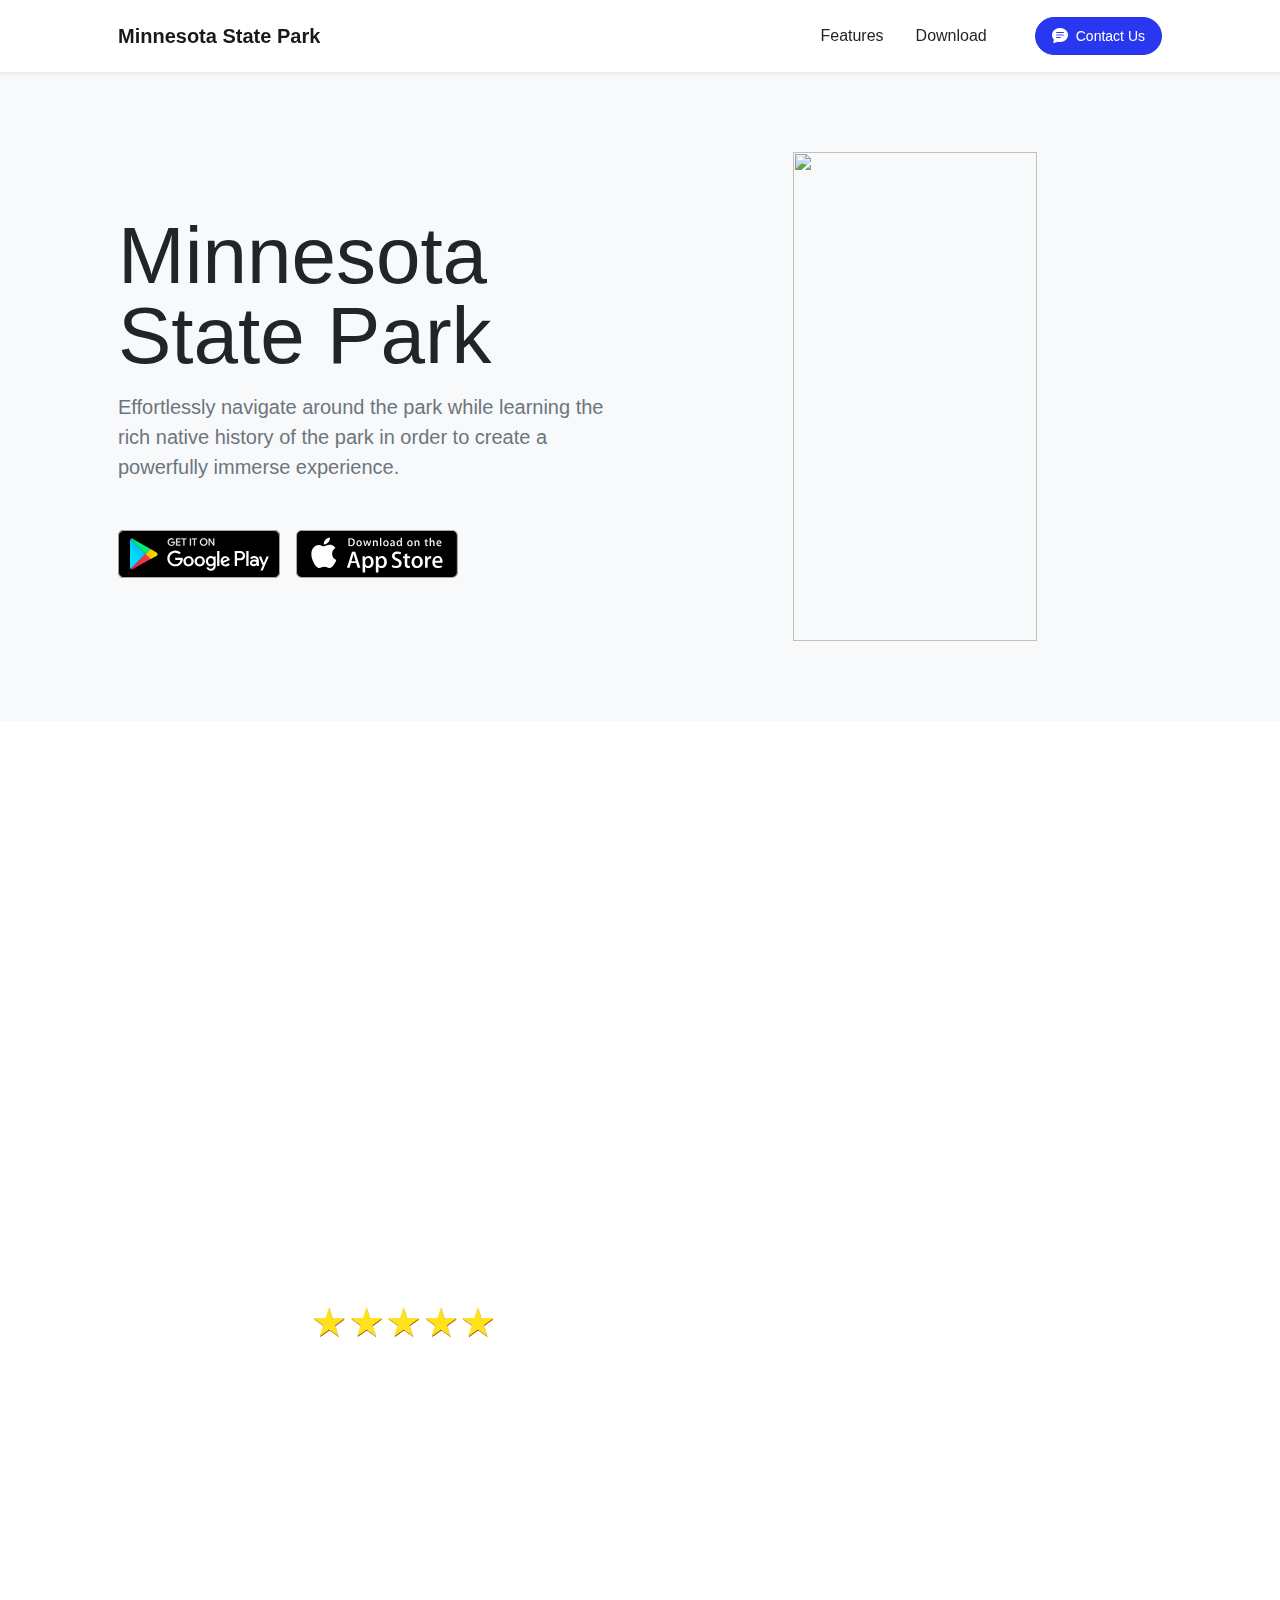
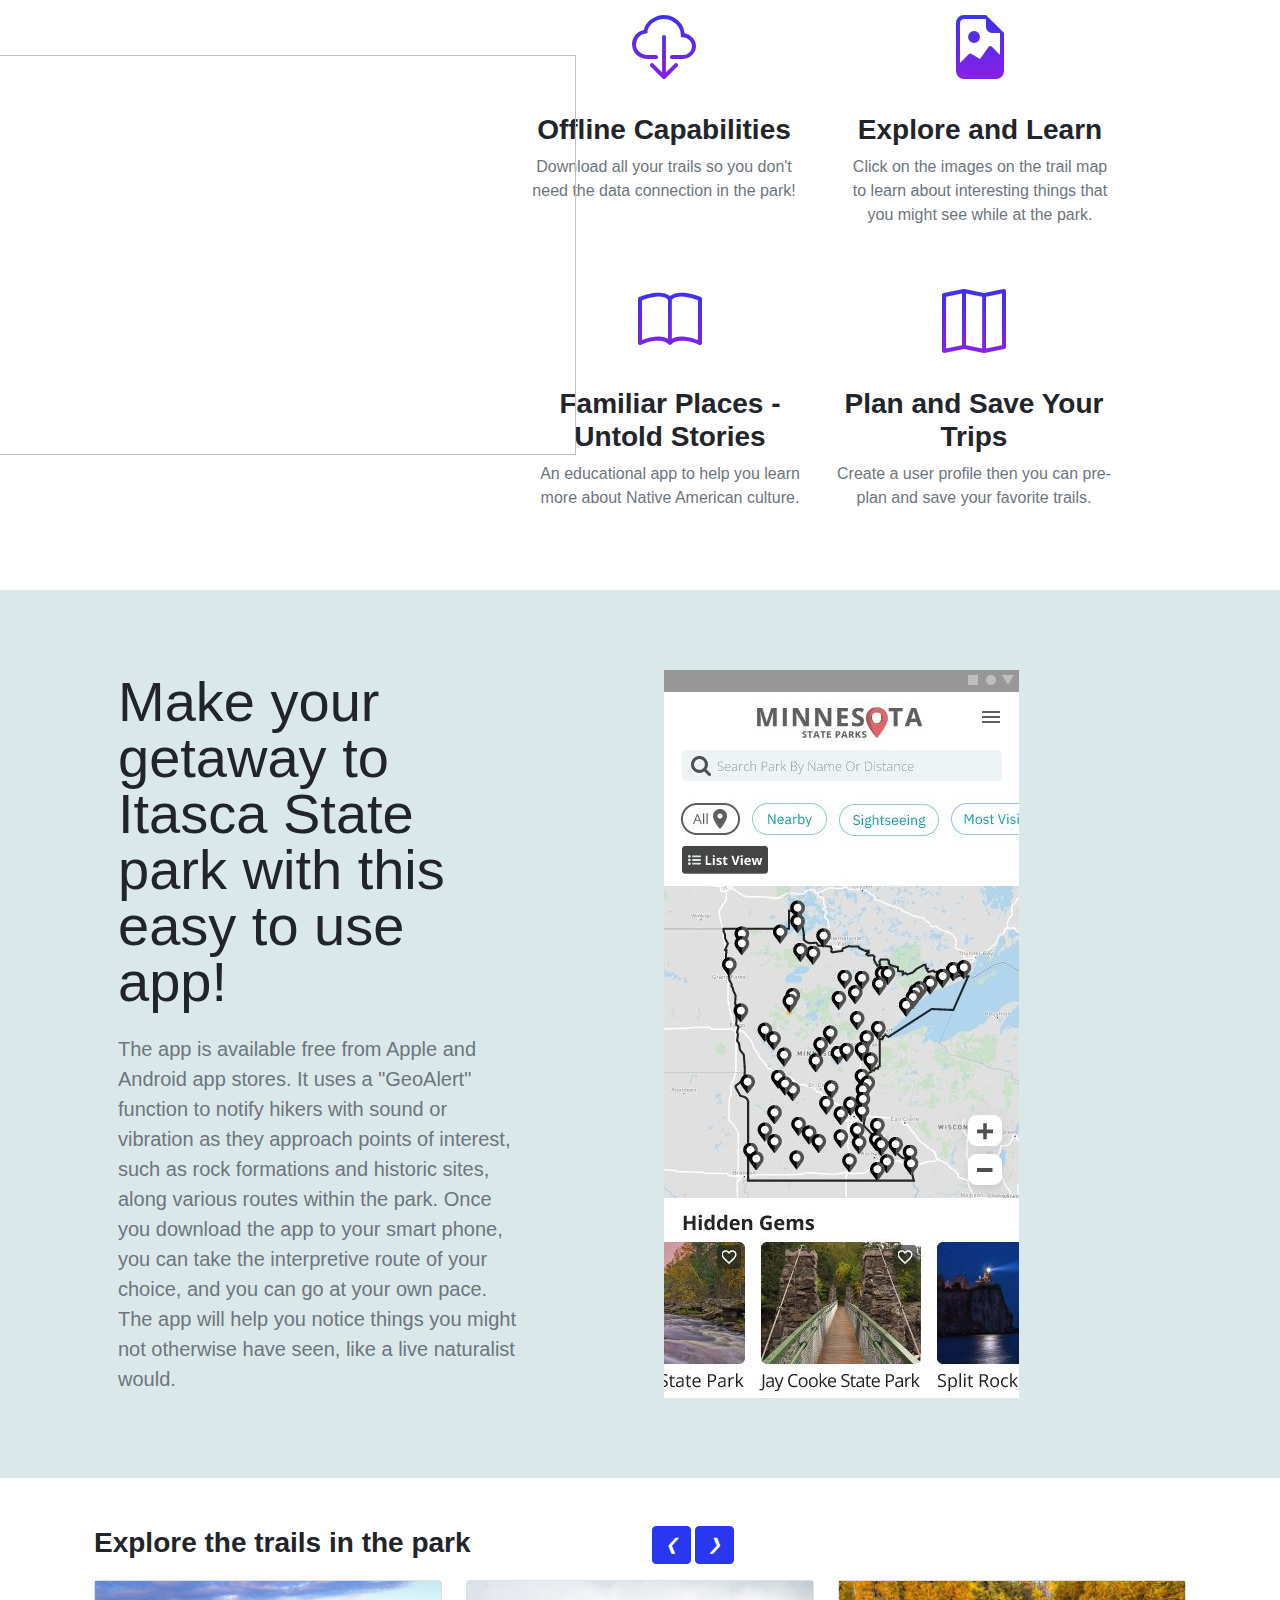
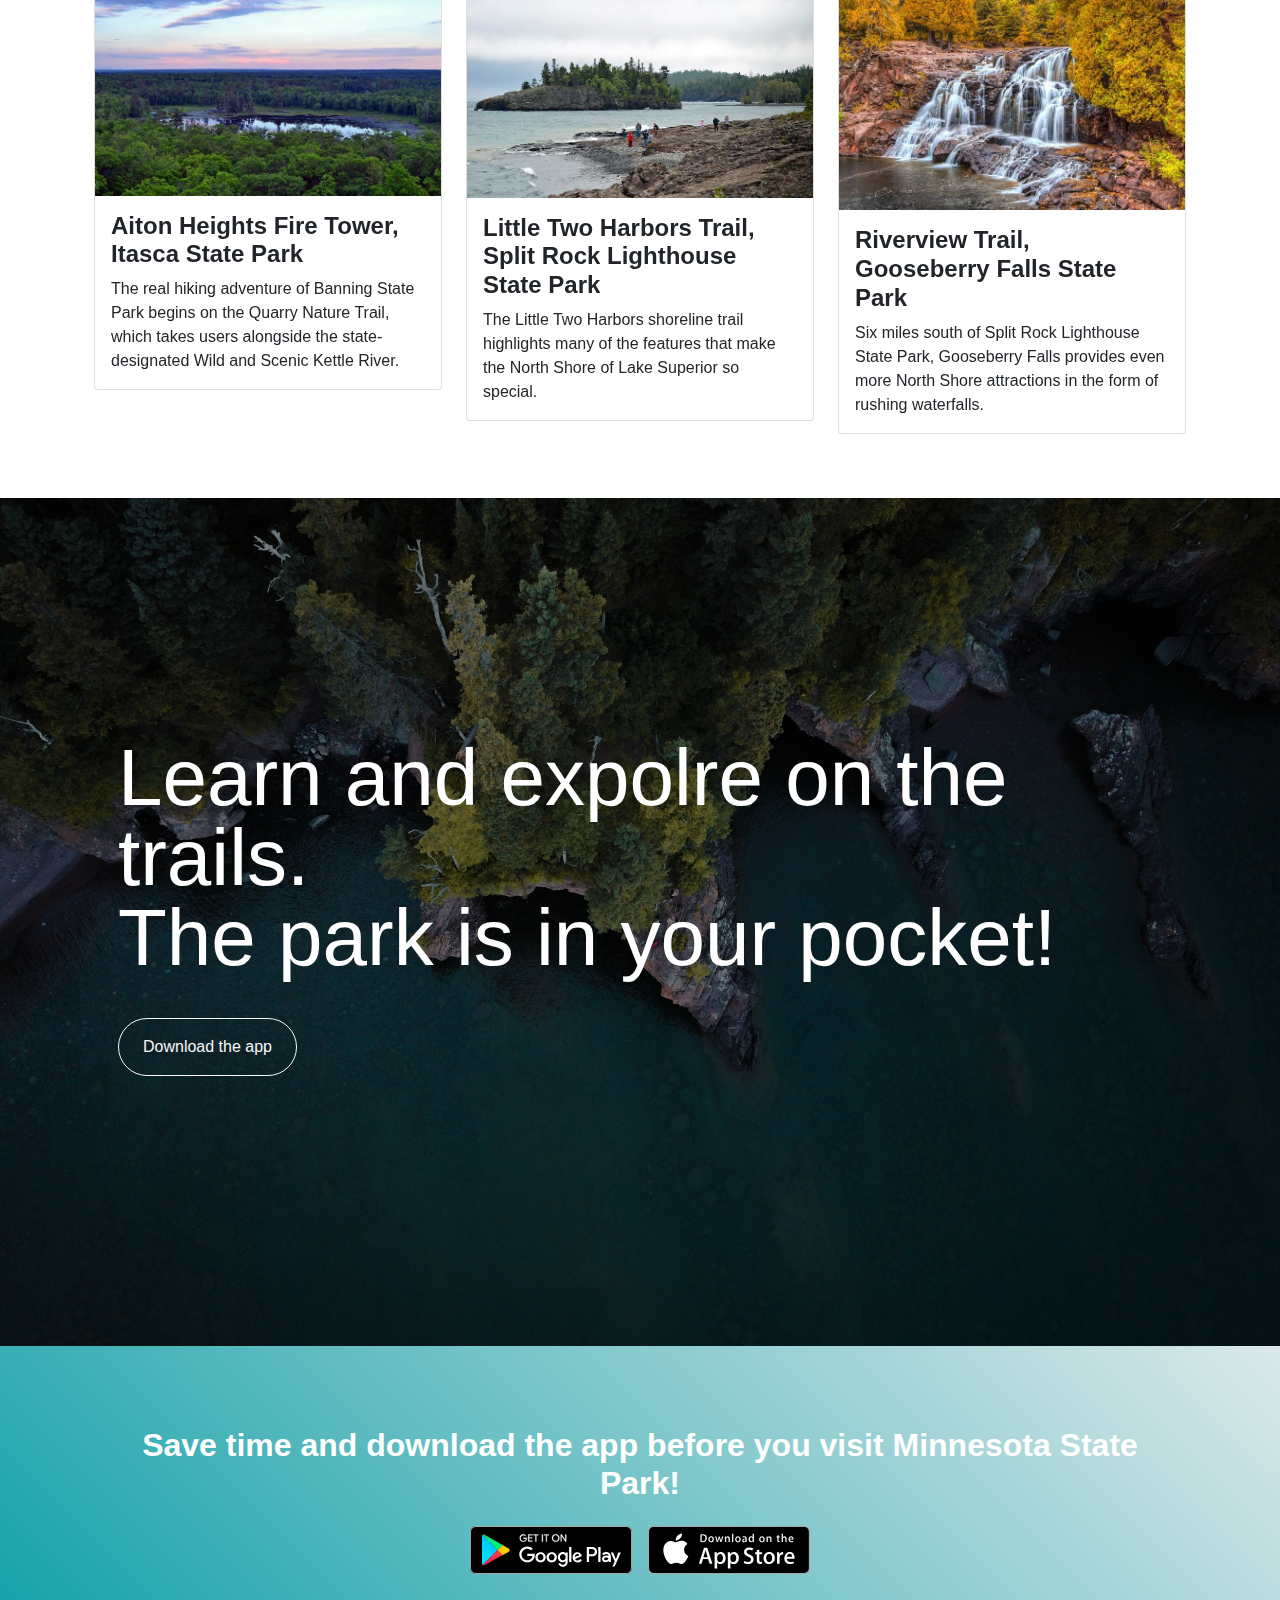
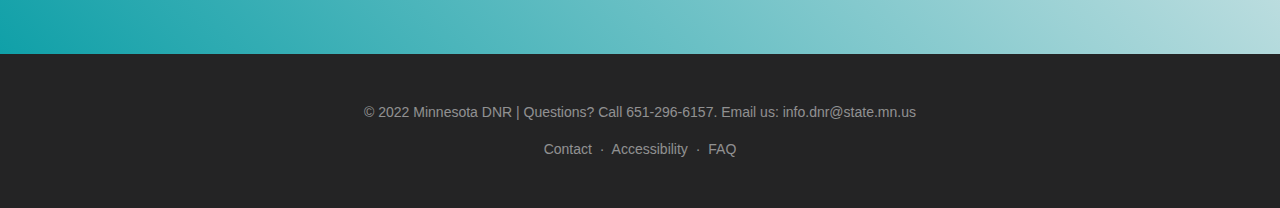
==== commit 4eb05806: "bg" ====
--- a/index.html
+++ b/index.html
@@ -72,7 +72,9 @@
             </div>
         </header>
         <!-- Section 2. Quote/testimonial aside-->
-        <aside class="text-center bg-gradient-primary-to-secondary">
+        <section class="quote">
+
+        <aside class="quote">
             <div class="container px-5">
                 <div class="row gx-5 justify-content-center">
                     <div class="col-xl-8">
@@ -82,6 +84,7 @@
                 </div>
             </div>
         </aside>
+</section>
         <!-- Section 3. App features section-->
         <section id="features">
             <div class="container px-5">
@@ -128,29 +131,22 @@
                     </div>
                     <div class="col-lg-4 order-lg-0">
                         <!-- Features section device mockup-->
+                      
                         <div class="features-device-mockup">
-                            <svg class="circle" viewBox="0 0 100 100" xmlns="http://www.w3.org/2000/svg">
-                                <defs>
-                                    <linearGradient id="circleGradient" gradientTransform="rotate(45)">
-                                        <stop class="gradient-start-color" offset="0%"></stop>
-                                        <stop class="gradient-end-color" offset="100%"></stop>
-                                    </linearGradient>
-                                </defs>
-                                <circle cx="50" cy="50" r="50"></circle></svg
-                            ><svg class="shape-1 d-none d-sm-block" viewBox="0 0 240.83 240.83" xmlns="http://www.w3.org/2000/svg">
-                                <rect x="-32.54" y="78.39" width="305.92" height="84.05" rx="42.03" transform="translate(120.42 -49.88) rotate(45)"></rect>
-                                <rect x="-32.54" y="78.39" width="305.92" height="84.05" rx="42.03" transform="translate(-49.88 120.42) rotate(-45)"></rect></svg
-                            ><svg class="shape-2 d-none d-sm-block" viewBox="0 0 100 100" xmlns="http://www.w3.org/2000/svg"><circle cx="50" cy="50" r="50"></circle></svg>
+                                                             <img src="assets/img/phone-stack.png" width="600" height="400" />     
                             <div class="device-wrapper">
                                 <div class="device" data-device="iPhoneX" data-orientation="portrait" data-color="black">
-                                   <div class="screen bg-black">
-                                        <!-- PUT CONTENTS HERE:-->
-                                        <!-- * * This can be a video, image, or just about anything else.-->
-                                        <!-- * * Set the max width of your media to 100% and the height to-->
-                                        <!-- * * 100% like the demo example below.-->
-                                        <img src="assets/img/screen.gif" width="244" height="489" />
-                                    </div>
-                                </div>
+                            
+                            
+                            <div class="screen bg-transparent">
+                            <div class="device-wrapper">
+                                    <div class="screen">
+                                     
+                                        
+                                        </div> 
+                            </div>
+                                  </div>                
+                              </div>
                             </div>
                         </div>
                     </div>
--- a/css/styles.css
+++ b/css/styles.css
@@ -11394,6 +11394,15 @@
   height: 100%;
 }
 
+section.quote {
+	position: relative;
+	padding: 15rem 0;
+	background-image: url(../assets/img/bg-quote.png);
+	background-position: center;
+	background-size: cover;
+	max-height: 800px;
+}
+
 section.cta {
     position: relative;
     padding: 15rem 0;
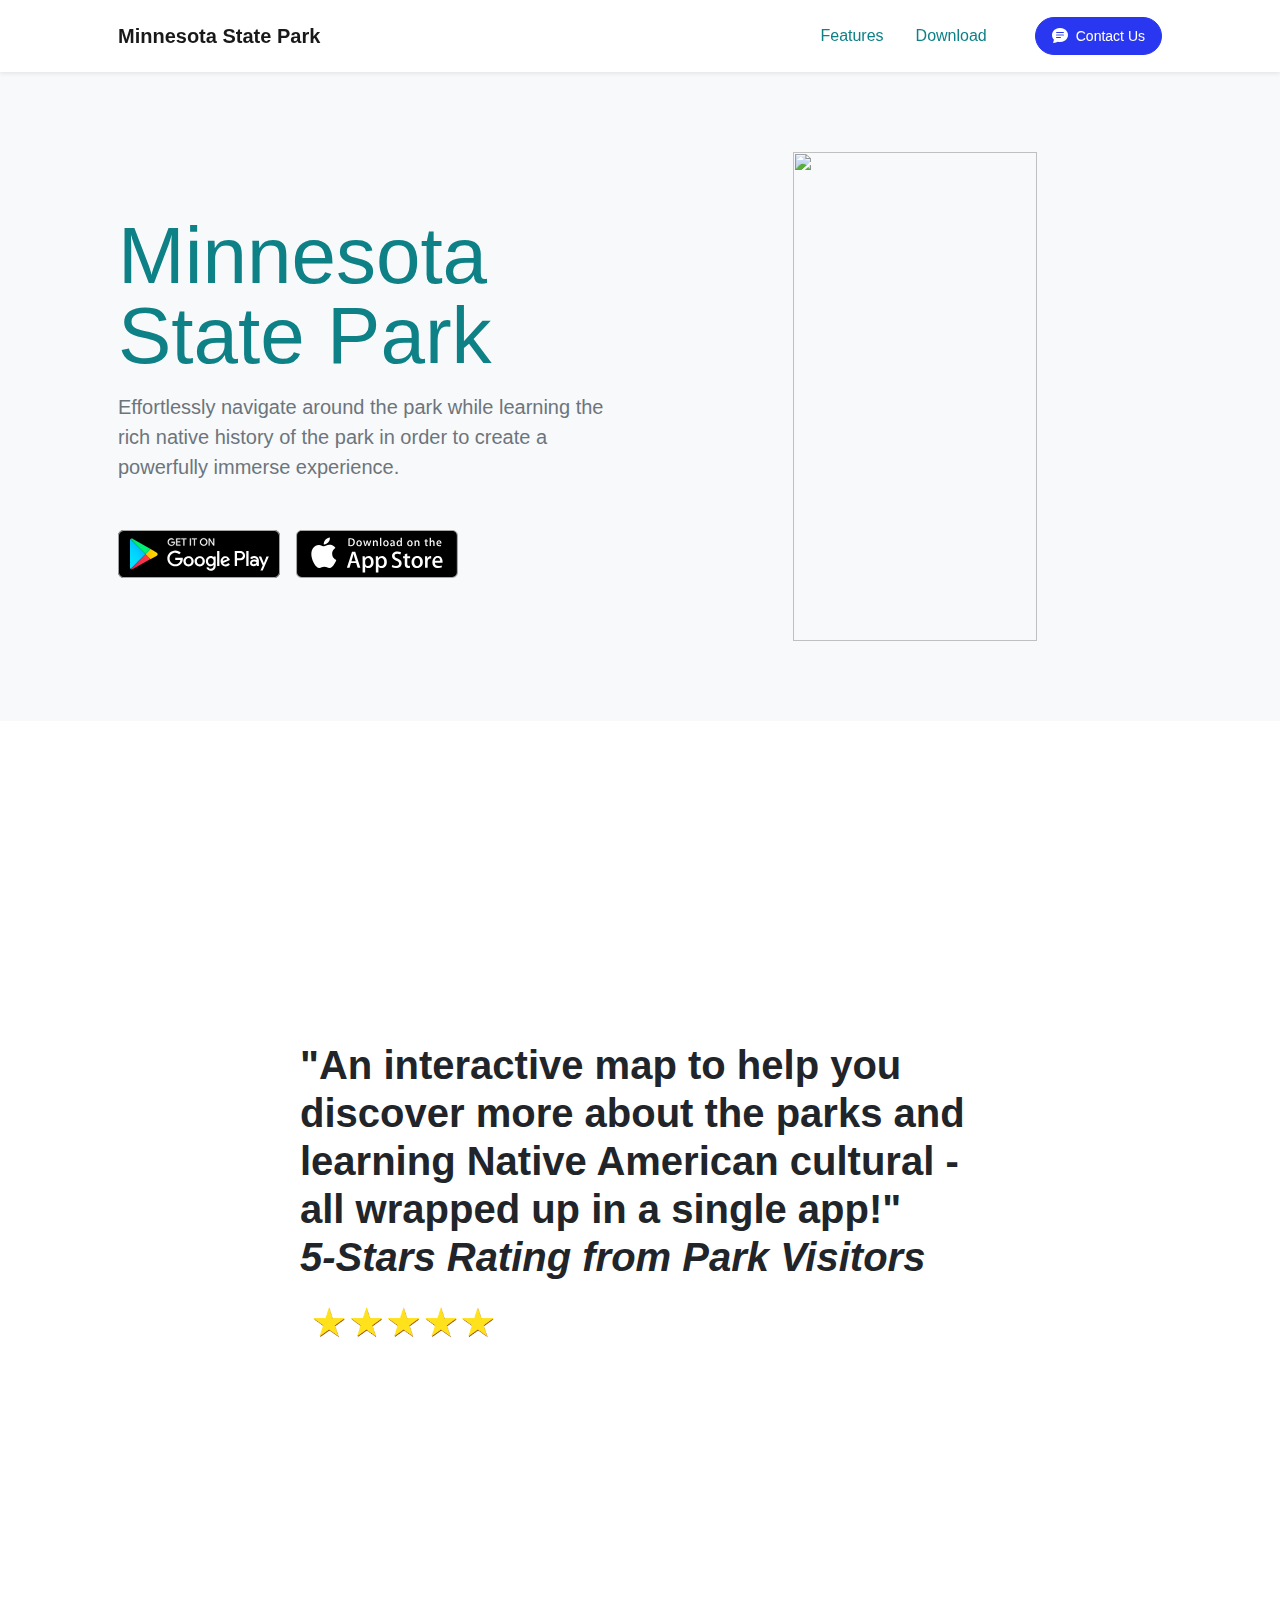
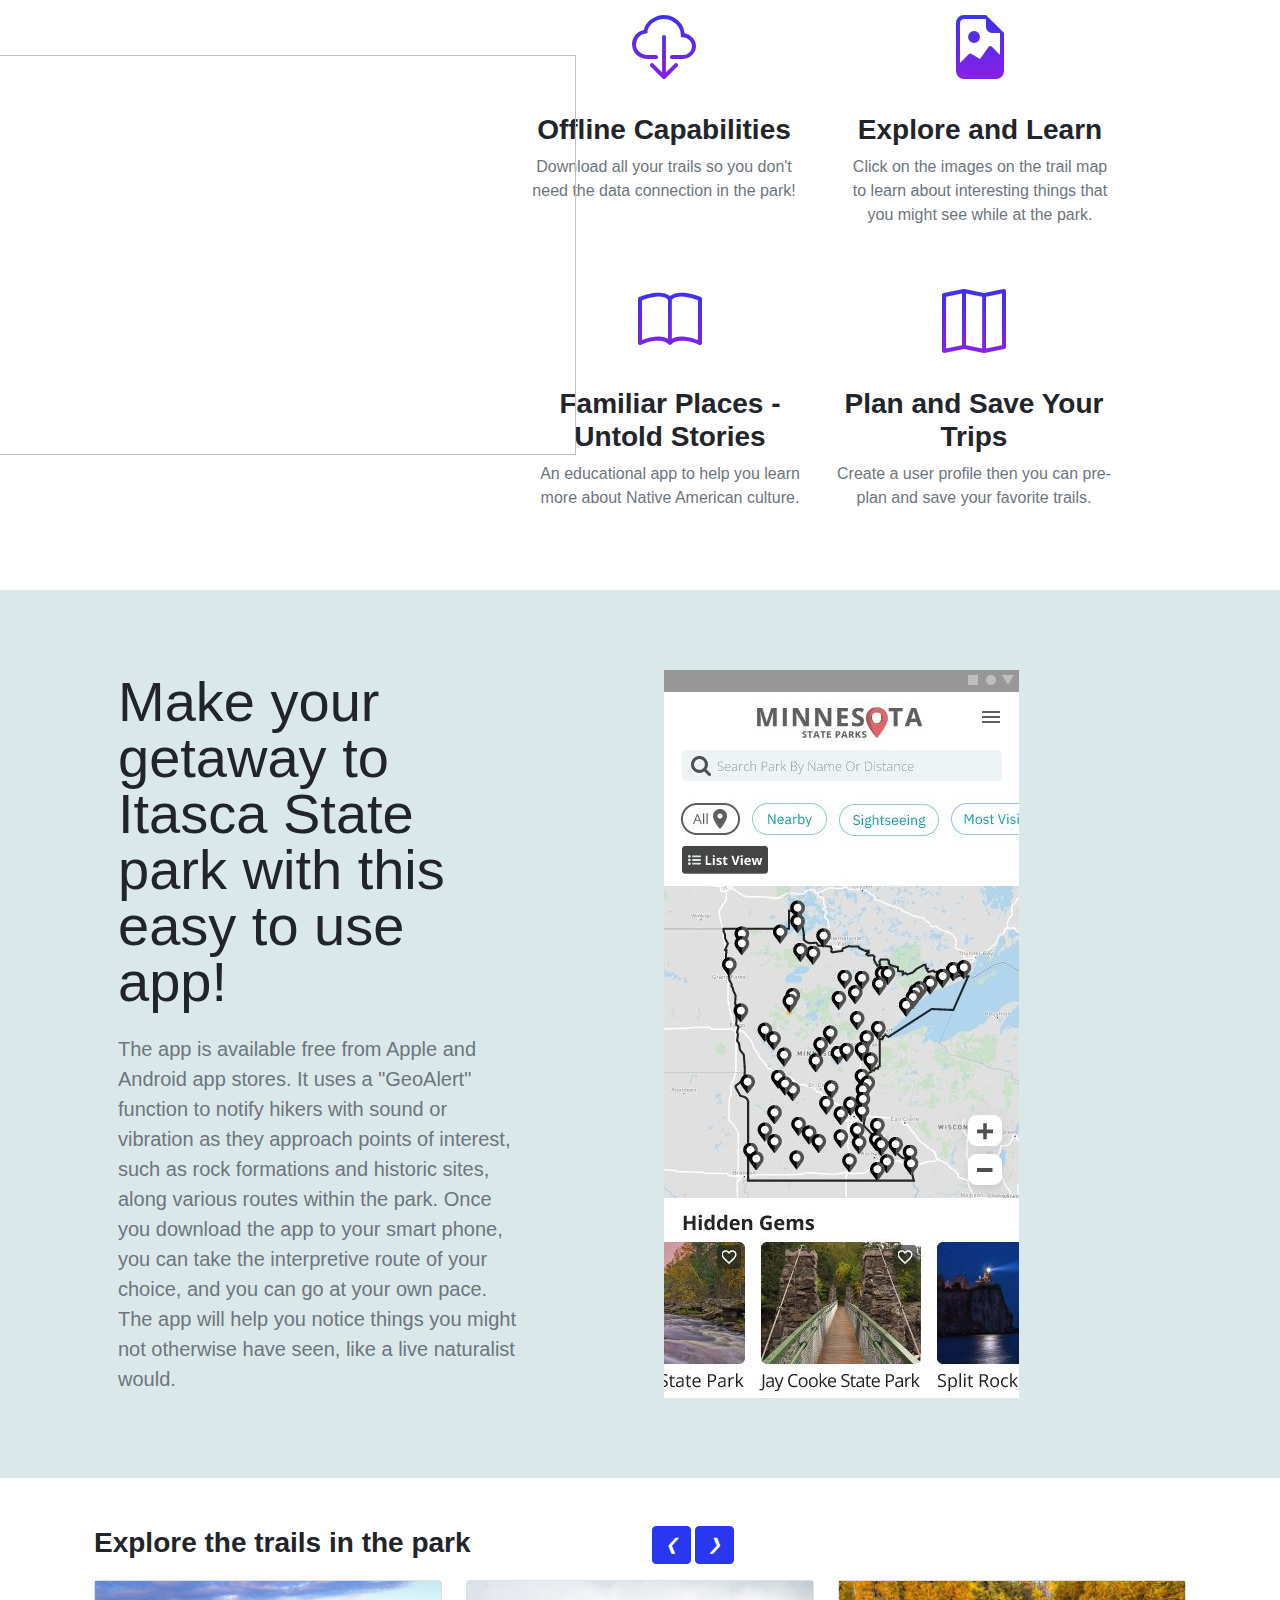
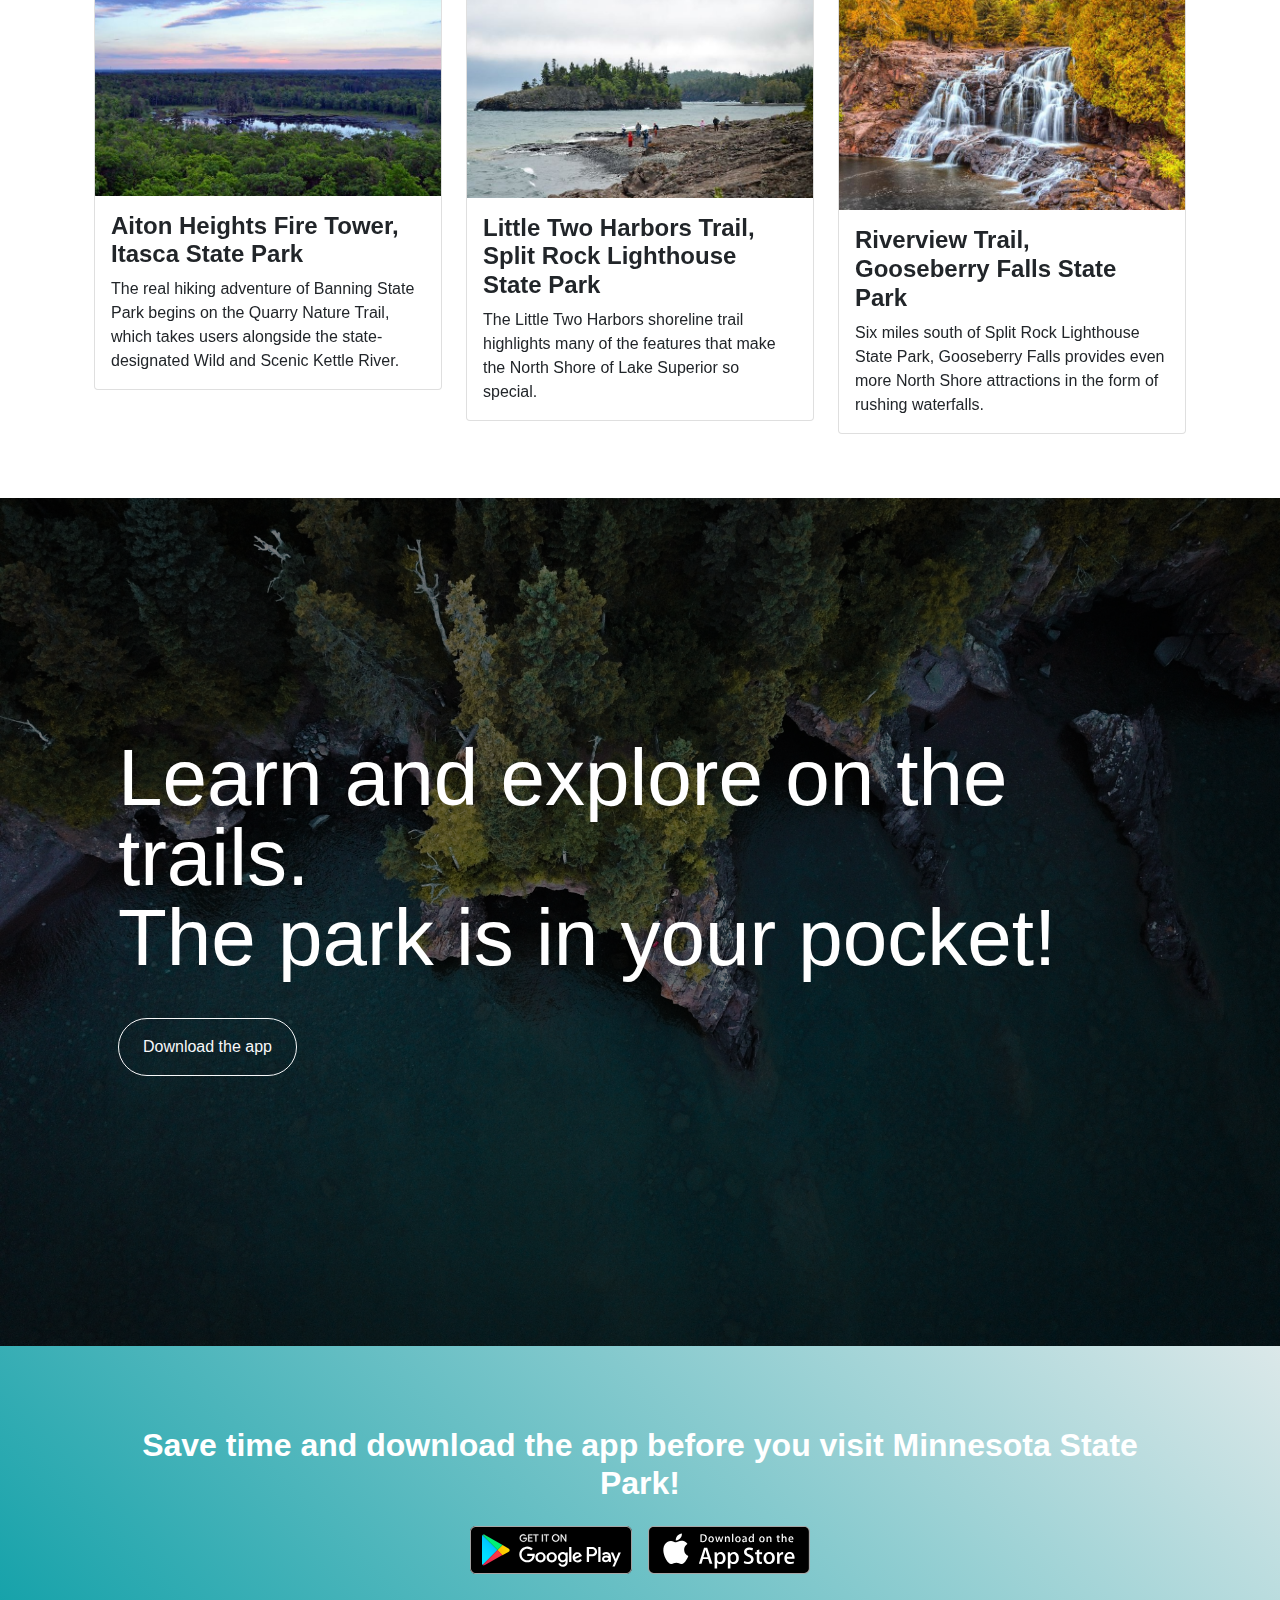
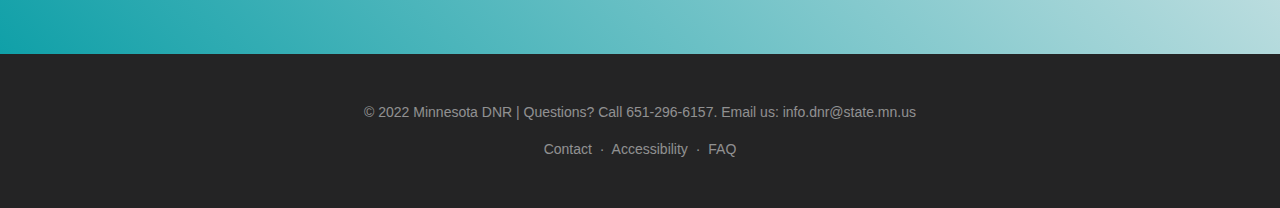
==== commit 7e175339: "3.12" ====
--- a/index.html
+++ b/index.html
@@ -17,7 +17,12 @@
 <link href="https://fonts.googleapis.com/css2?family=Open+Sans:ital,wght@0,300;0,400;0,600;1,300;1,400&display=swap" rel="stylesheet">
         <!-- local CSS (includes Bootstrap)-->
         <link href="css/styles.css" rel="stylesheet" />
-	</head>
+	    <style type="text/css">
+<!--
+.style1 {color: #0e8187}
+-->
+        </style>
+</head>
     <body id="page-top">
         <!-- Navigation-->
         <nav class="navbar navbar-expand-lg navbar-light fixed-top shadow-sm" id="mainNav">
@@ -47,16 +52,15 @@
                 <div class="row gx-5 align-items-center">
                     <div class="col-lg-6">
                         <!-- Mashead text and app badges-->
-                        <div class="mb-5 mb-lg-0 text-center text-lg-start">
+                        <div class="mb-5 mb-lg-0 text-center text-lg-start style1">
                             <h1 class="display-1 lh-1 mb-3">Minnesota State Park</h1>
                             <p class="lead fw-normal text-muted mb-5">Effortlessly navigate around the park while learning the rich native history of the park in order to create a powerfully immerse experience.</p>
                             <div class="d-flex flex-column flex-lg-row align-items-center">
                                 <a class="me-lg-3 mb-4 mb-lg-0" href="#!"><img class="app-badge" src="assets/img/google-play-badge.svg" alt="Google Play icon" /></a>
-                                <a href="#!"><img class="app-badge" src="assets/img/app-store-badge.svg" alt="Apple Store icon" /></a>
-                            </div>
-                        </div>
-                    </div>
-                    <div class="col-lg-6">
+                                <a href="#!"><img class="app-badge" src="assets/img/app-store-badge.svg" alt="Apple Store icon" /></a>                            </div>
+                        </div>
+                  </div>
+                  <div class="col-lg-6">
                     <!-- Section 1. Hero image and device mockup feature-->
                         <div class="masthead-device-mockup">
          
@@ -64,9 +68,9 @@
                                     <div class="screen">
                                         <img src="assets/img/screen.gif" width="244" height="489" />
                                     </div>
-                                </div>
-                            </div>
-                        </div>
+                          </div>
+                    </div>
+                  </div>
                   </div>
                 </div>
             </div>
@@ -78,7 +82,7 @@
             <div class="container px-5">
                 <div class="row gx-5 justify-content-center">
                     <div class="col-xl-8">
-                        <div class="h2 fs-1 text-white mb-4">"An interactive map to help you discover more about the parks and learning Native American cultural - all wrapped up in a single app!" <br>
+                        <div class="h2 fs-1 text-seagreen mb-4">"An interactive map to help you discover more about the parks and learning Native American cultural - all wrapped up in a single app!" <br>
                         <em>5-Stars Rating from Park Visitors</em></div>
                         <img src="assets/img/5stars.png" alt="5-stars rating" width="205" height="69"/></div>
                 </div>
@@ -307,7 +311,7 @@
             <div class="cta-content">
                 <div class="container px-5">
                     <h2 class="text-white display-1 lh-1 mb-4">
-                        Learn and expolre on the trails.<br>
+                        Learn and explore on the trails.<br>
                         The park is in your pocket!</h2>
                     <h2 class="text-white display-1 lh-1 mb-4"><a class="btn btn-outline-light py-3 px-4 rounded-pill" href="#" target="_blank">Download the app</a> </h2>
                 </div>
--- a/css/styles.css
+++ b/css/styles.css
@@ -3989,7 +3989,7 @@
 .nav-pills .nav-link.active,
 .nav-pills .show > .nav-link {
   color: #fff;
-  background-color: #2937f0;
+  background-color: #0E8187;
 }
 
 .nav-fill > .nav-link,
@@ -7631,6 +7631,7 @@
 
 .fw-bold {
   font-weight: 700 !important;
+  color: #0E8187;
 }
 
 .fw-bolder {
@@ -7752,6 +7753,11 @@
 .text-white {
   --bs-text-opacity: 1;
   color: rgba(var(--bs-white-rgb), var(--bs-text-opacity)) !important;
+}
+
+.text-seagreen {
+  --bs-text-opacity: 1;
+  color: 0E8187 !important;
 }
 
 .text-body {
@@ -11314,6 +11320,7 @@
   padding-bottom: 1rem;
   background-color: #fff;
 }
+
 #mainNav .navbar-brand {
   font-family: "Kanit", -apple-system, BlinkMacSystemFont, "Segoe UI", Roboto, "Helvetica Neue", Arial, sans-serif, "Apple Color Emoji", "Segoe UI Emoji", "Segoe UI Symbol", "Noto Color Emoji";
 }
@@ -11326,7 +11333,7 @@
   color: #212529;
 }
 #mainNav .navbar-nav .nav-item .nav-link {
-  color: #212529;
+  color: #0E8187;
 }
 #mainNav .navbar-nav .nav-item .nav-link:hover {
   color: #6c757d;
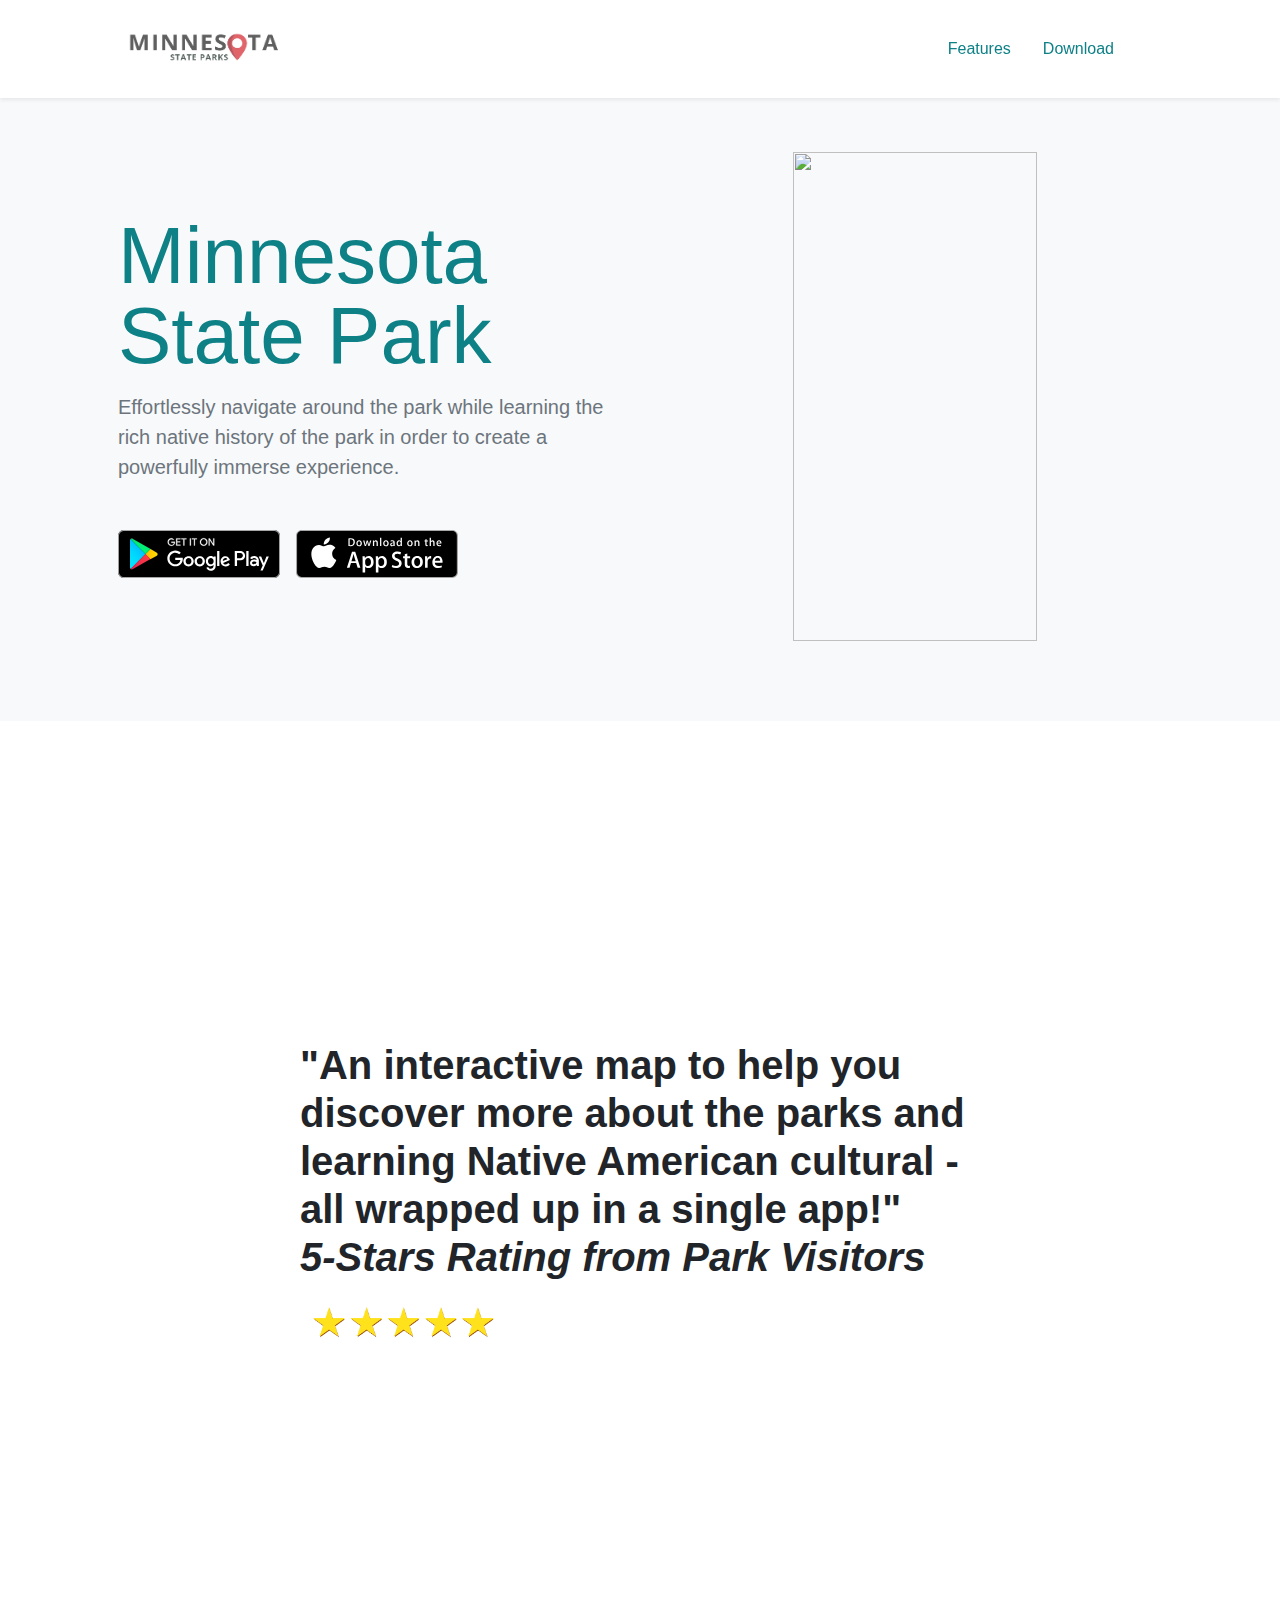
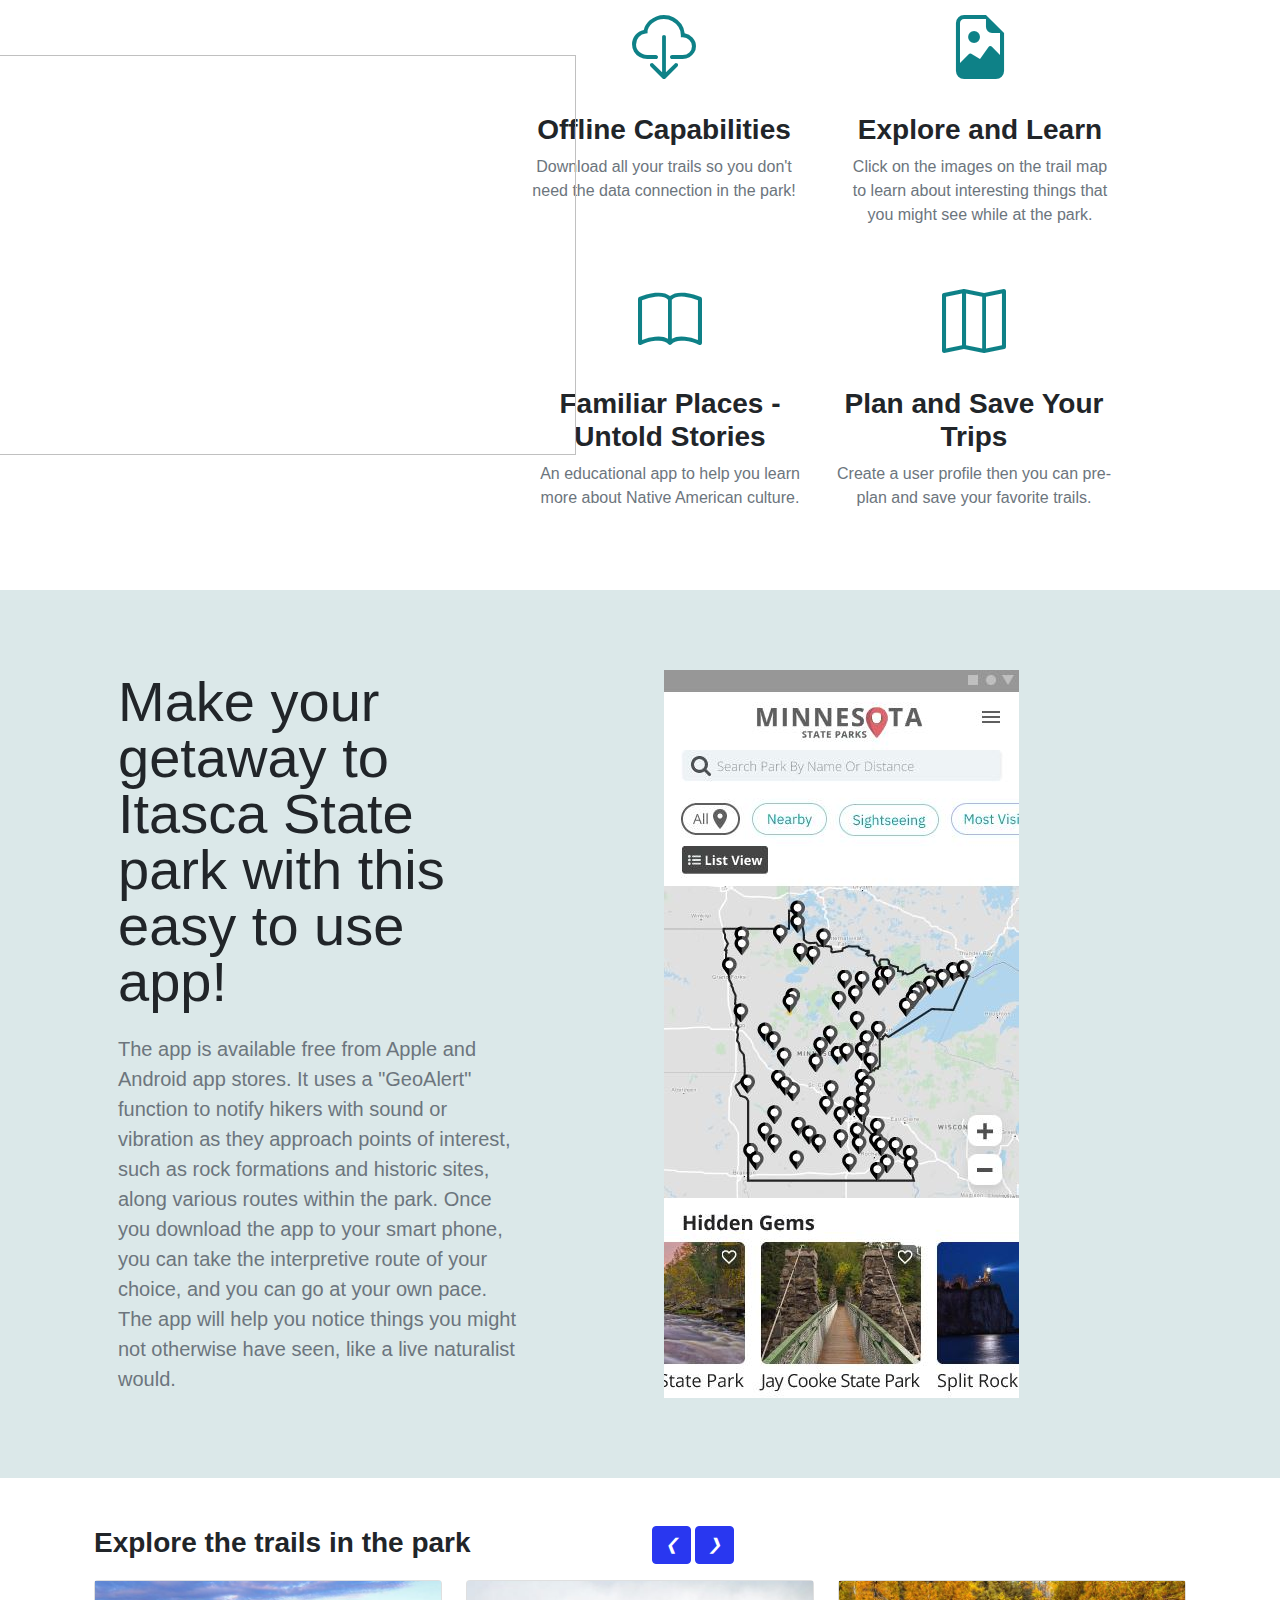
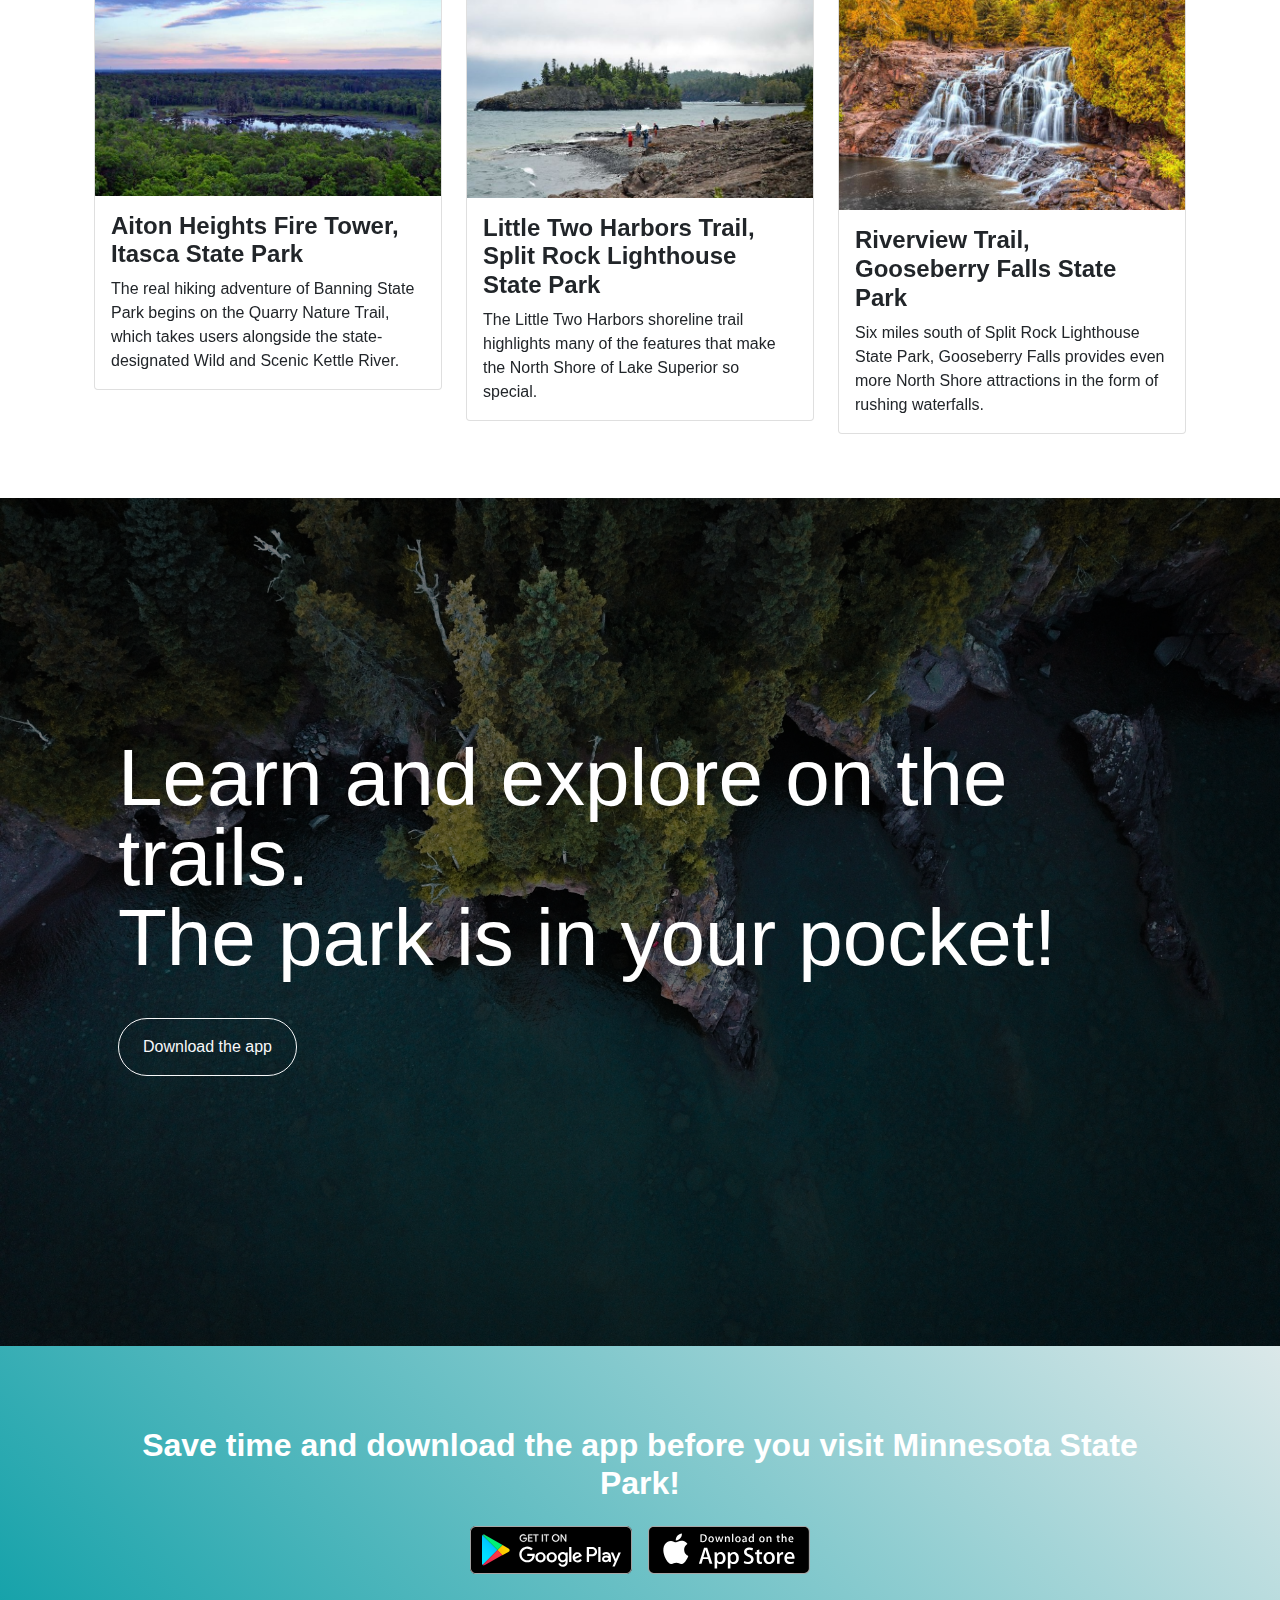
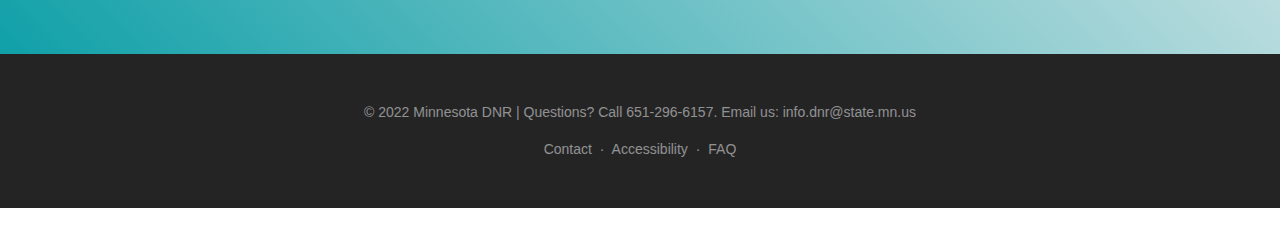
==== commit cdd2bc36: "logo" ====
--- a/index.html
+++ b/index.html
@@ -3,7 +3,7 @@
     <head>
         <meta charset="utf-8" />
         <meta name="viewport" content="width=device-width, initial-scale=1, shrink-to-fit=no" />
-        <meta name="description" content="UX/UI project group 6" />
+        <meta name="description" content="UX/UI project. This a marketing page for the Minnesota State Park mobile app." />
         <meta name="author" content="Emily Lu" />
         <title>Minnesota State Park</title>
         <link rel="icon" type="image/x-icon" href="assets/favicon.ico" />
@@ -12,9 +12,9 @@
         <!-- Bootstrap icons-->
         <link href="https://cdn.jsdelivr.net/npm/bootstrap-icons@1.5.0/font/bootstrap-icons.css" rel="stylesheet" />
         <!-- Google fonts-->
-<link rel="preconnect" href="https://fonts.googleapis.com">
-<link rel="preconnect" href="https://fonts.gstatic.com" crossorigin>
-<link href="https://fonts.googleapis.com/css2?family=Open+Sans:ital,wght@0,300;0,400;0,600;1,300;1,400&display=swap" rel="stylesheet">
+		<link rel="preconnect" href="https://fonts.googleapis.com">
+		<link rel="preconnect" href="https://fonts.gstatic.com" crossorigin>
+		<link href="https://fonts.googleapis.com/css2?family=Open+Sans:ital,wght@0,300;0,400;0,600;1,300;1,400&display=swap" rel="stylesheet">
         <!-- local CSS (includes Bootstrap)-->
         <link href="css/styles.css" rel="stylesheet" />
 	    <style type="text/css">
@@ -27,25 +27,27 @@
         <!-- Navigation-->
         <nav class="navbar navbar-expand-lg navbar-light fixed-top shadow-sm" id="mainNav">
             <div class="container px-5">
-                <a class="navbar-brand fw-bold" href="#page-top">Minnesota State Park</a>
-                <button class="navbar-toggler" type="button" data-bs-toggle="collapse" data-bs-target="#navbarResponsive" aria-controls="navbarResponsive" aria-expanded="false" aria-label="Toggle navigation">
+                <a class="navbar-brand fw-bold" href="#page-top"><img src="assets/img/Logo.png" alt="Minnesota State Park Logo" width="188" height="56"></a>
+        <button class="navbar-toggler" type="button" data-bs-toggle="collapse" data-bs-target="#navbarResponsive" aria-controls="navbarResponsive" aria-expanded="false" aria-label="Toggle navigation">
                     Menu
                     <i class="bi-list"></i>
-                </button>
+              </button>
                 <div class="collapse navbar-collapse" id="navbarResponsive">
                     <ul class="navbar-nav ms-auto me-4 my-3 my-lg-0">
                         <li class="nav-item"><a class="nav-link me-lg-3" href="#features">Features</a></li>
                         <li class="nav-item"><a class="nav-link me-lg-3" href="#download">Download</a></li>
                     </ul>
+                    <!-- Contact Us botton
                     <button class="btn btn-primary rounded-pill px-3 mb-2 mb-lg-0" data-bs-toggle="modal" data-bs-target="#feedbackModal">
                         <span class="d-flex align-items-center">
                             <i class="bi-chat-text-fill me-2"></i>
                             <span class="small">Contact Us</span>
                         </span>
                     </button>
-                </div>
-            </div>
-        </nav>
+                    -->
+              </div>
+          </div>
+    </nav>
         <!-- Mashead header-->
         <header class="masthead">
             <div class="container px-5">
@@ -53,7 +55,8 @@
                     <div class="col-lg-6">
                         <!-- Mashead text and app badges-->
                         <div class="mb-5 mb-lg-0 text-center text-lg-start style1">
-                            <h1 class="display-1 lh-1 mb-3">Minnesota State Park</h1>
+                            <h1 class="display-1 lh-1 mb-3">Minnesota <br>
+                            State Park</h1>
                             <p class="lead fw-normal text-muted mb-5">Effortlessly navigate around the park while learning the rich native history of the park in order to create a powerfully immerse experience.</p>
                             <div class="d-flex flex-column flex-lg-row align-items-center">
                                 <a class="me-lg-3 mb-4 mb-lg-0" href="#!"><img class="app-badge" src="assets/img/google-play-badge.svg" alt="Google Play icon" /></a>
@@ -82,7 +85,7 @@
             <div class="container px-5">
                 <div class="row gx-5 justify-content-center">
                     <div class="col-xl-8">
-                        <div class="h2 fs-1 text-seagreen mb-4">"An interactive map to help you discover more about the parks and learning Native American cultural - all wrapped up in a single app!" <br>
+                        <div class="h2 fs-1 text-seagreen mb-4">"An interactive map to help you discover more about the parks and learning Native American cultural - all wrapped up in a single app!"<br>
                         <em>5-Stars Rating from Park Visitors</em></div>
                         <img src="assets/img/5stars.png" alt="5-stars rating" width="205" height="69"/></div>
                 </div>
@@ -387,16 +390,17 @@
                             <!-- has successfully submitted-->
                             <div class="d-none" id="submitSuccessMessage">
                                 <div class="text-center mb-3">
-                                    <div class="fw-bolder">Form submission successful. Thank you!</div>
-                                    
+                                    <div class="fw-bolder">Form submission successful!</div>
+                                    To activate this form, sign up at
                                     <br />
+                                    <a href="https://startbootstrap.com/solution/contact-forms">https://startbootstrap.com/solution/contact-forms</a>
                                 </div>
                             </div>
                             <!-- Submit error message-->
                             <!---->
                             <!-- This is what your users will see when there is-->
                             <!-- an error submitting the form-->
-                            <div class="d-none" id="submitErrorMessage"><div class="text-center text-danger mb-3">Error sending message! Please try again.</div></div>
+                            <div class="d-none" id="submitErrorMessage"><div class="text-center text-danger mb-3">Error sending message!</div></div>
                             <!-- Submit Button-->
                             <div class="d-grid"><button class="btn btn-primary rounded-pill btn-lg disabled" id="submitButton" type="submit">Submit</button></div>
                         </form>
@@ -410,12 +414,12 @@
         <!-- * * SB form at https://startbootstrap.com/solution/contact-forms * *-->
         <script src="https://cdn.startbootstrap.com/sb-forms-latest.js"></script>
 
-      
 		<!-- Bootstrap Bundle -->
 		<script src="https://stackpath.bootstrapcdn.com/bootstrap/5.0.0-alpha1/js/bootstrap.min.js"></script>
 	
 		<script src="https://cdnjs.cloudflare.com/ajax/libs/jquery/3.2.1/jquery.min.js"></script>
 		<!-- Core theme JS-->
-        <script src="js/scripts.js"></script>
+        <script src="js/scripts.js"></script><br>
+		<script src="https://cdn.startbootstrap.com/sb-forms-latest.js"></script>
     </body>
 </html>
--- a/css/styles.css
+++ b/css/styles.css
@@ -7631,7 +7631,7 @@
 
 .fw-bold {
   font-weight: 700 !important;
-  color: #0E8187;
+  color: #0E8187
 }
 
 .fw-bolder {
@@ -11299,7 +11299,7 @@
 }
 
 .text-gradient {
-  background: -webkit-linear-gradient(#2937f0, #9f1ae2);
+  background: -webkit-linear-gradient(#0E8187, #0E8187);
   background-clip: text;
   -webkit-background-clip: text;
   -webkit-text-fill-color: transparent;
@@ -11323,6 +11323,7 @@
 
 #mainNav .navbar-brand {
   font-family: "Kanit", -apple-system, BlinkMacSystemFont, "Segoe UI", Roboto, "Helvetica Neue", Arial, sans-serif, "Apple Color Emoji", "Segoe UI Emoji", "Segoe UI Symbol", "Noto Color Emoji";
+  color: #0E8187;
 }
 #mainNav .navbar-brand:hover, #mainNav .navbar-brand:active {
   color: #2937f0;
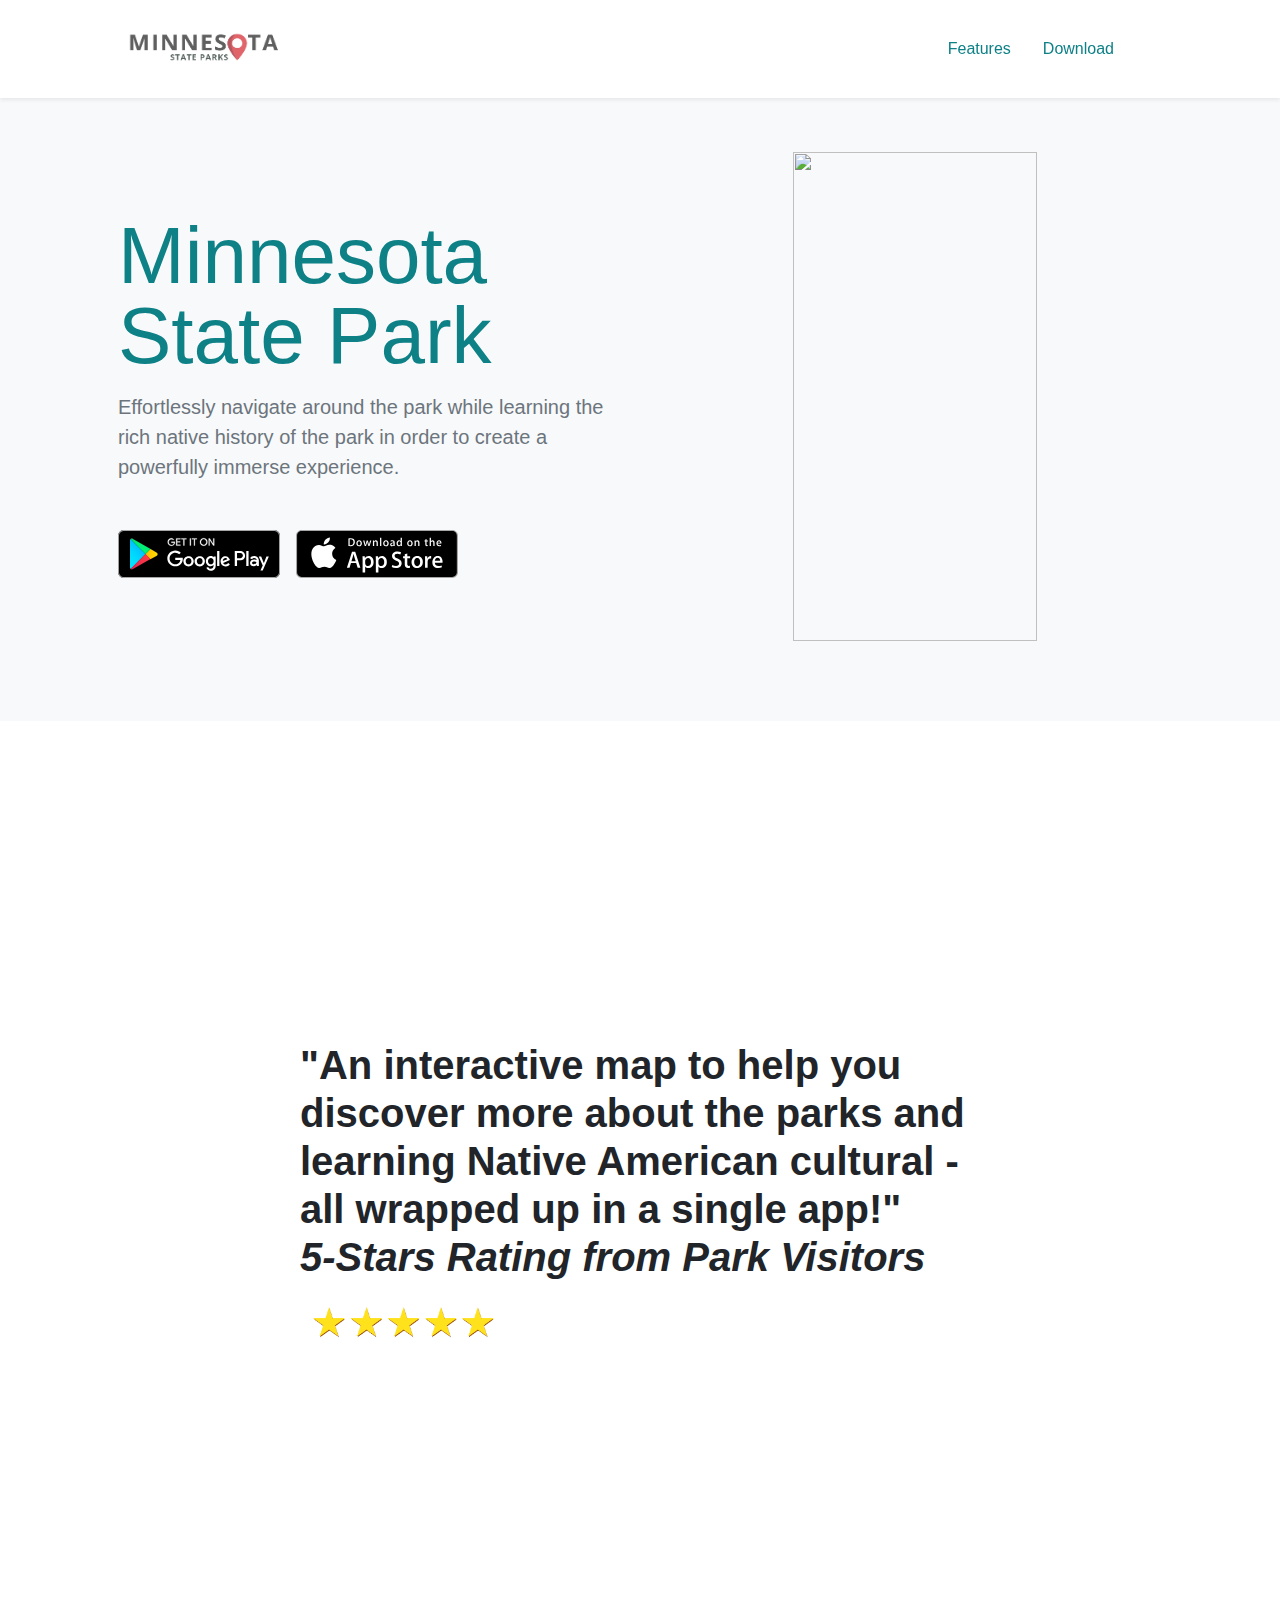
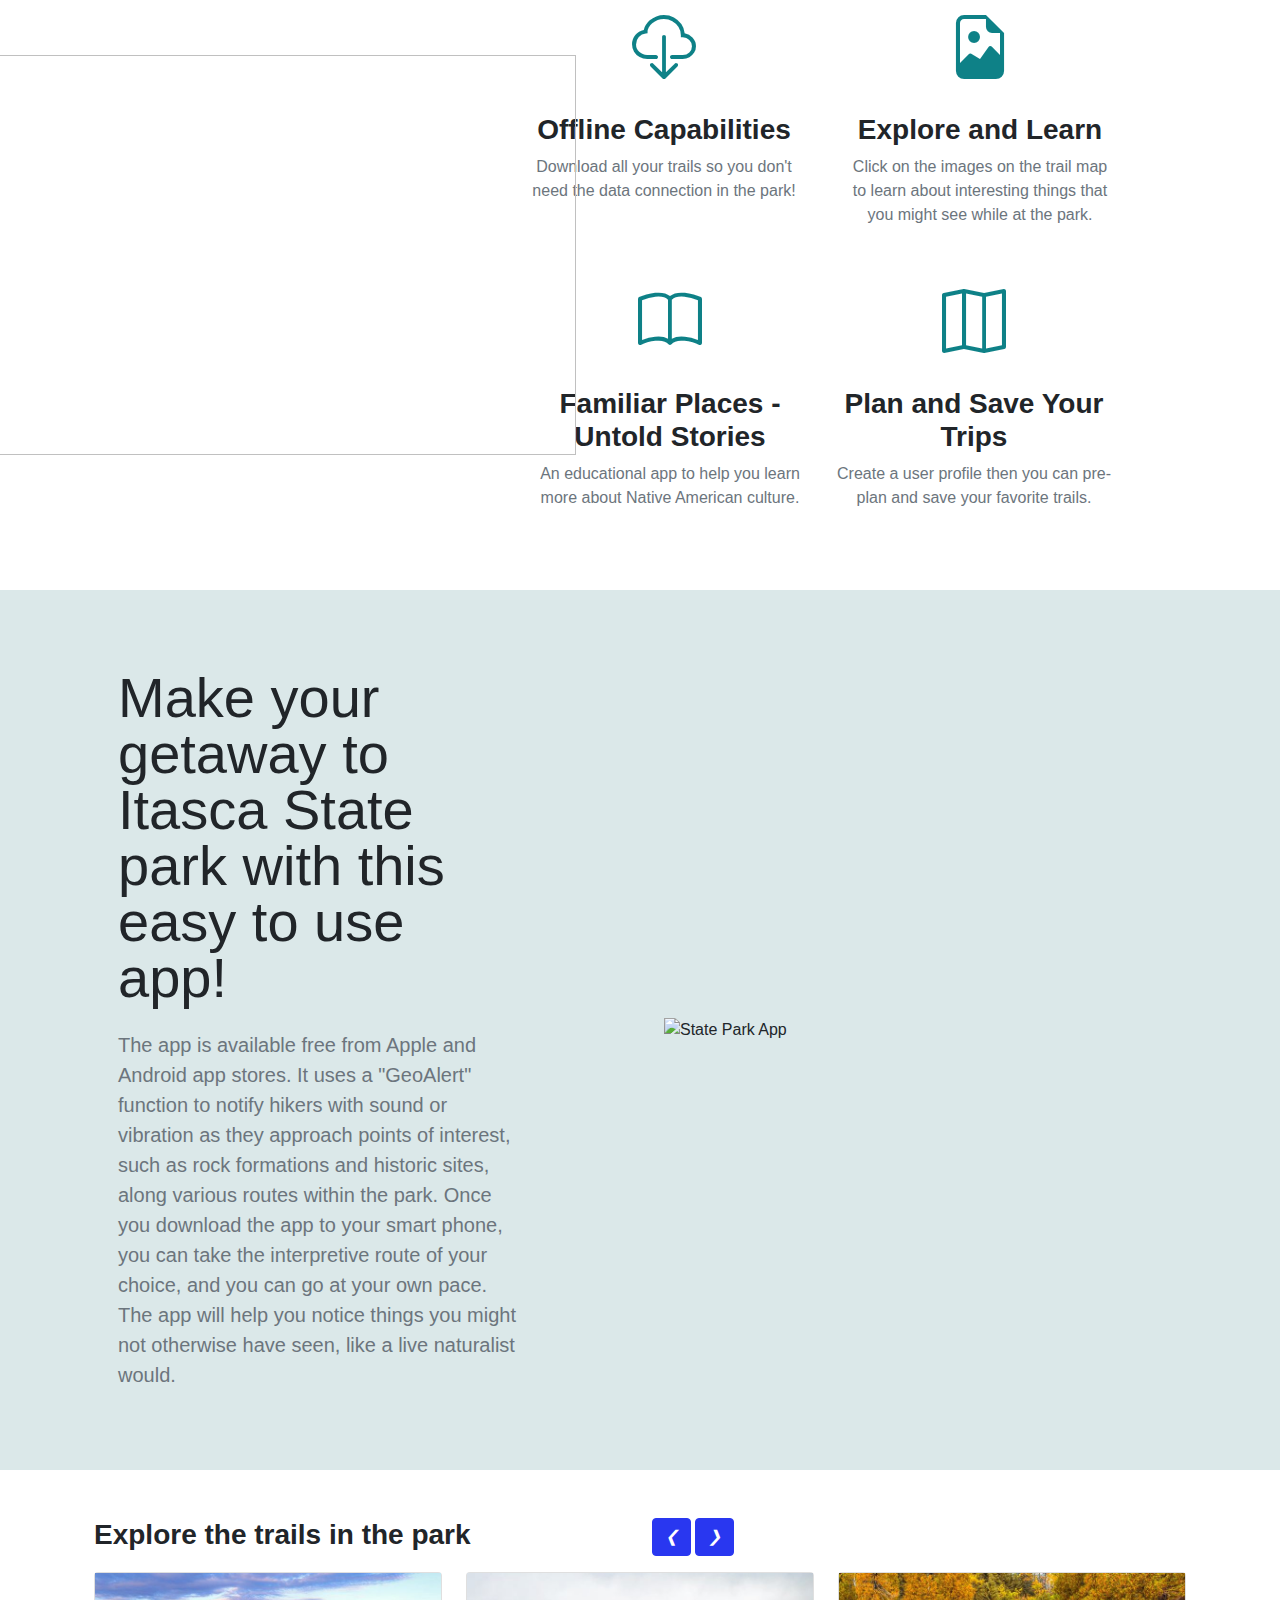
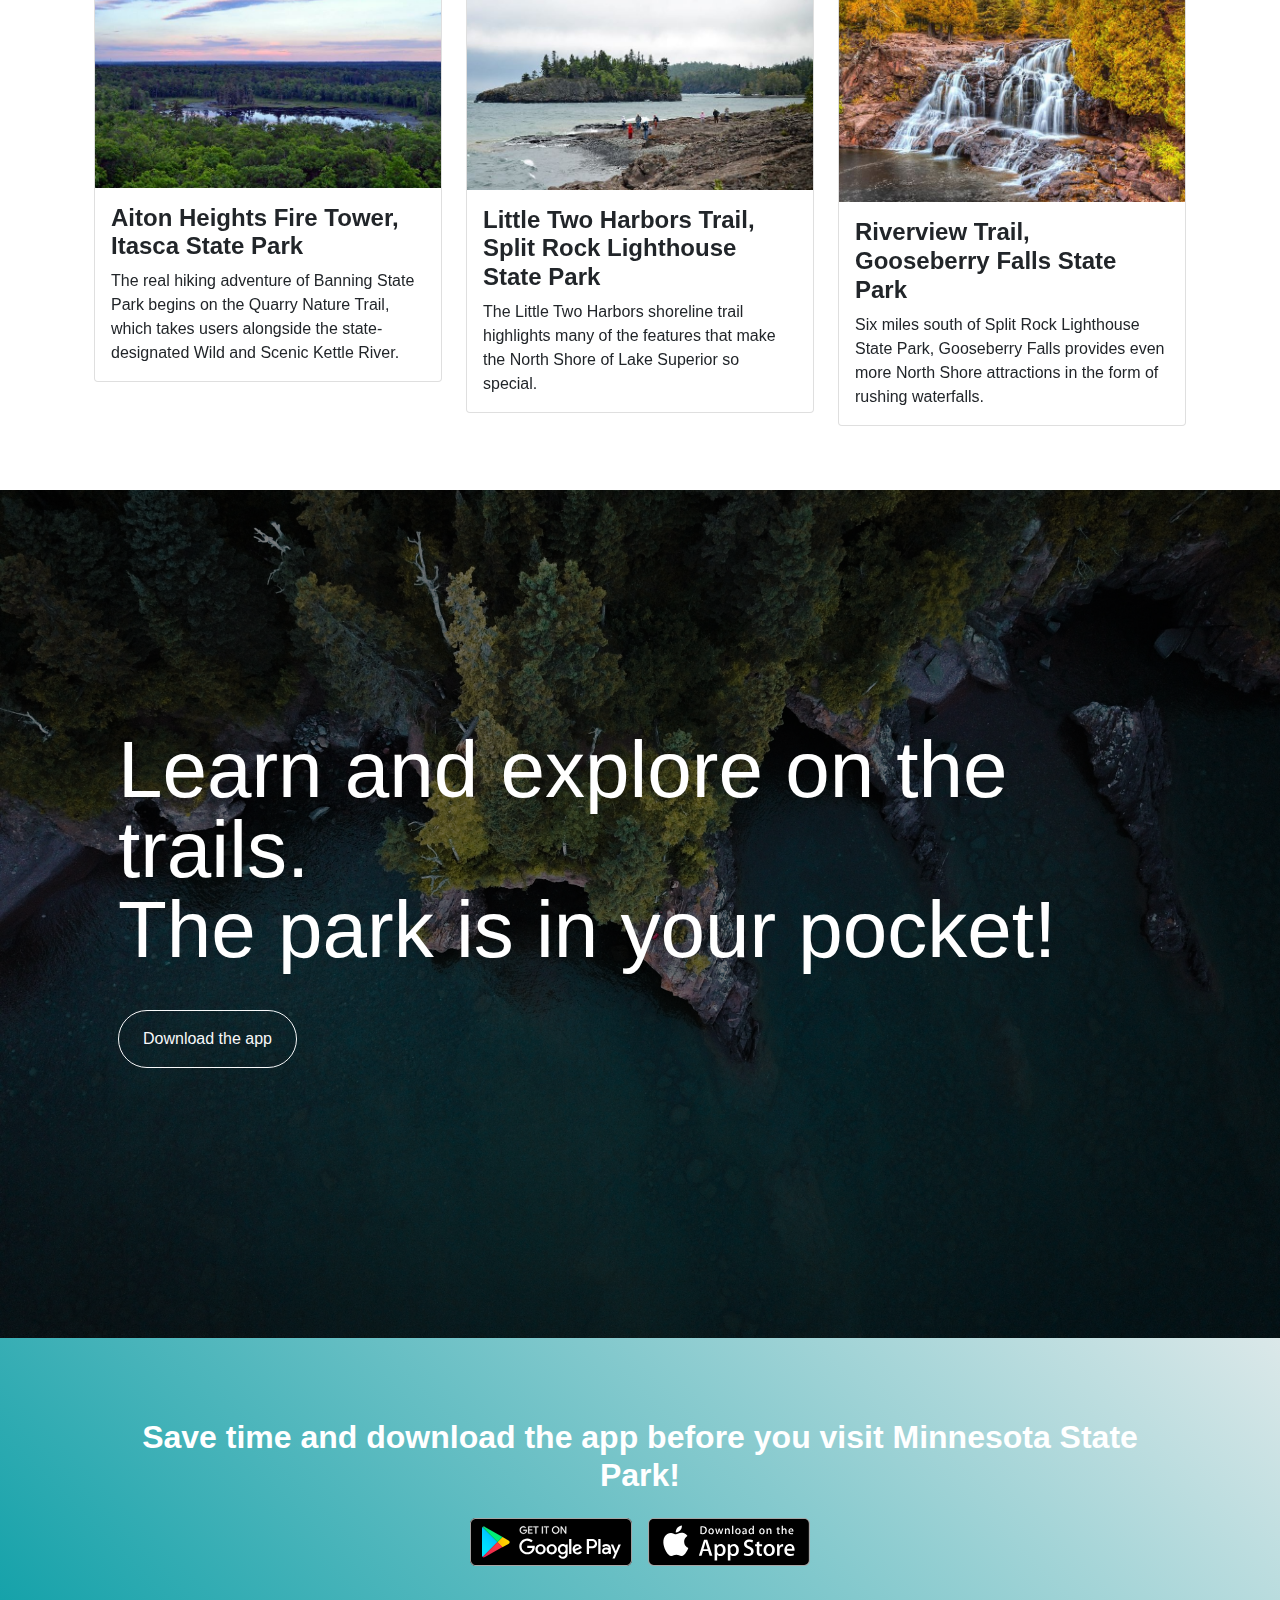
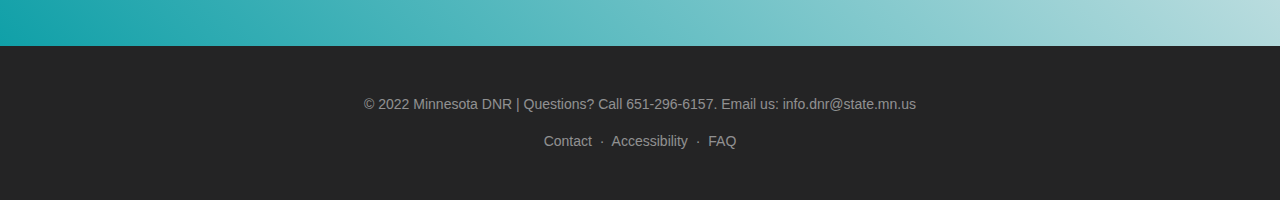
==== commit 87857e0b: "gif" ====
--- a/index.html
+++ b/index.html
@@ -69,7 +69,7 @@
          
                             <div class="device-wrapper">
                                     <div class="screen">
-                                        <img src="assets/img/screen.gif" width="244" height="489" />
+                                        <img src="assets/img/main-screen.gif" width="244" height="489" />
                                     </div>
                           </div>
                     </div>
@@ -169,7 +169,7 @@
                         <p class="lead fw-normal text-muted mb-5 mb-lg-0">The app is available free from Apple and Android app stores. It uses a "GeoAlert" function to notify hikers with sound or vibration as they approach points of interest, such as rock formations and historic sites, along various routes within the park. Once you download the app to your smart phone, you can take the interpretive route of your choice, and you can go at your own pace. The app will help you notice things you might not otherwise have seen, like a live naturalist would.</p>
                     </div>
                     <div class="col-sm-8 col-md-6">
-                        <div class="px-5 px-sm-0"><img src="assets/img/demo-screen.JPG" alt="State Park App" /></div>
+                        <div class="px-5 px-sm-0"><img src="assets/img/web_story_section.png" alt="State Park App" width="300" height="200" /></div>
                   </div>
                 </div>
             </div>
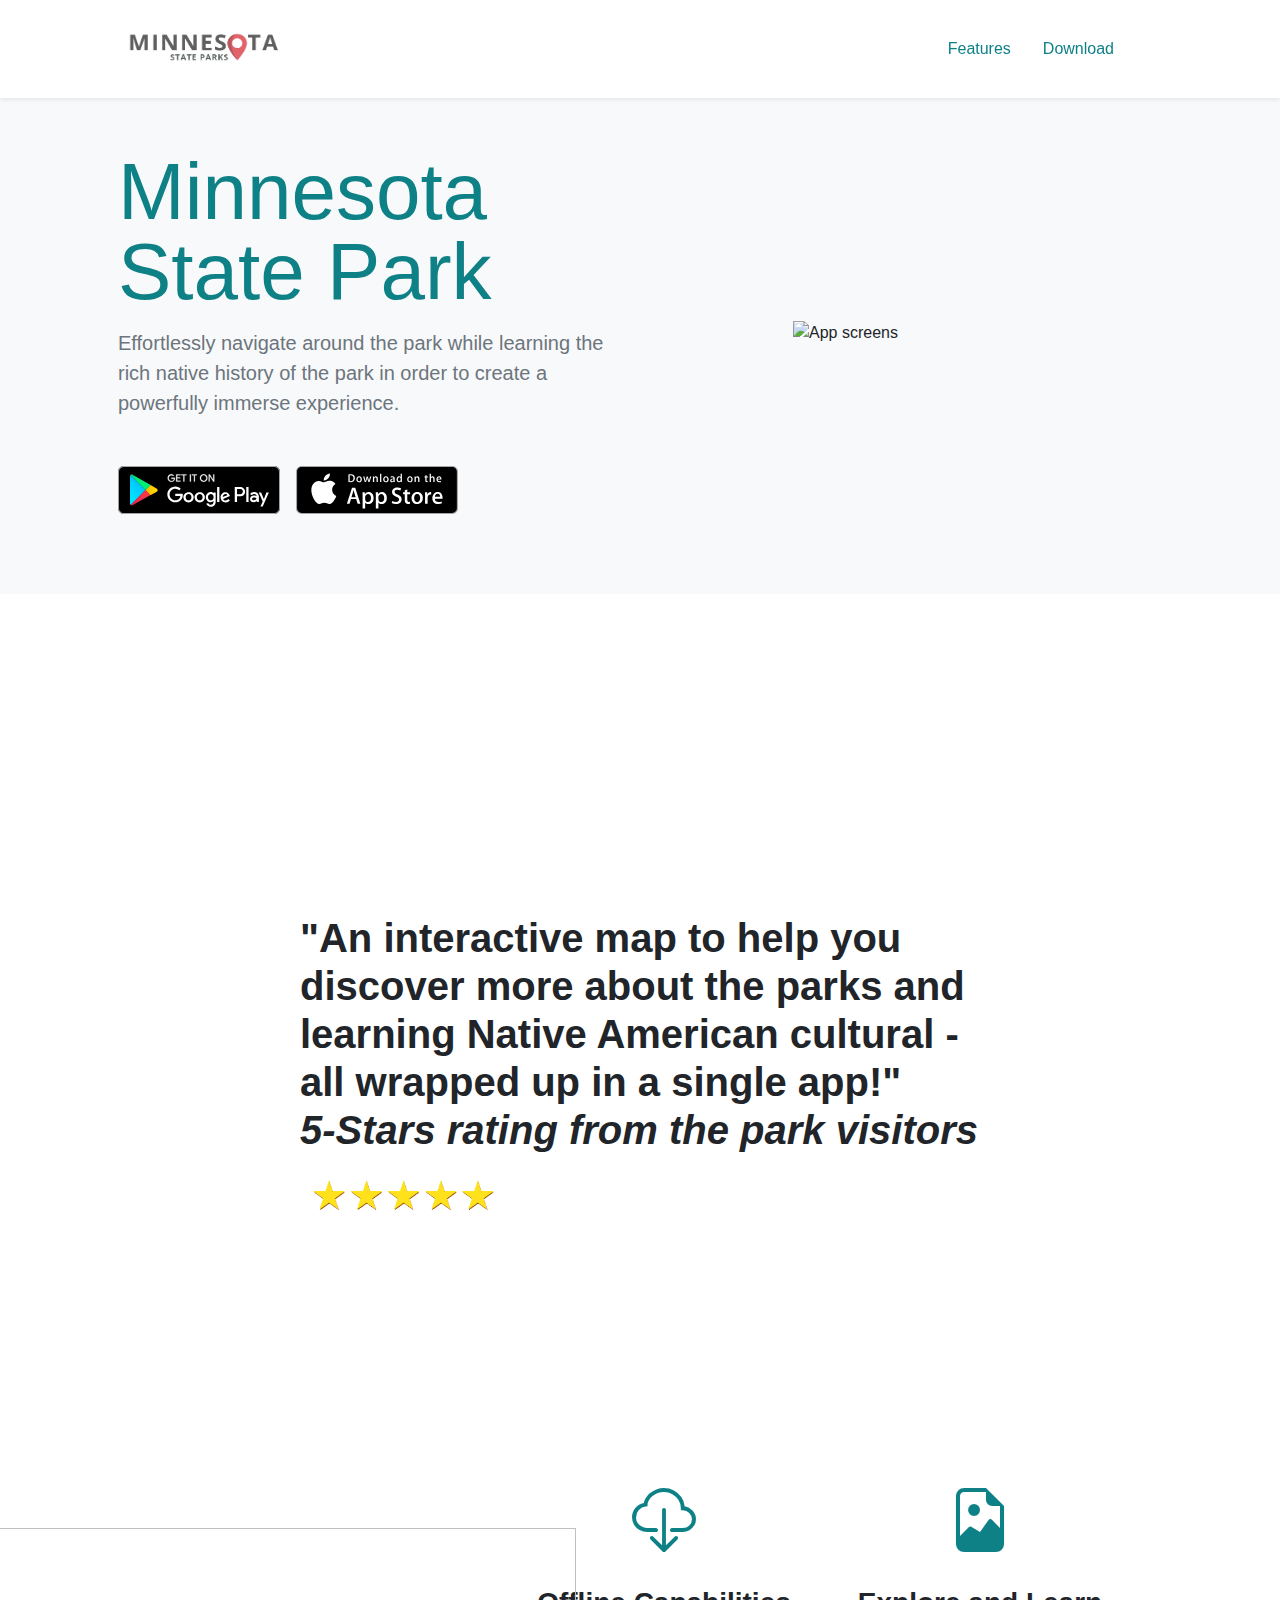
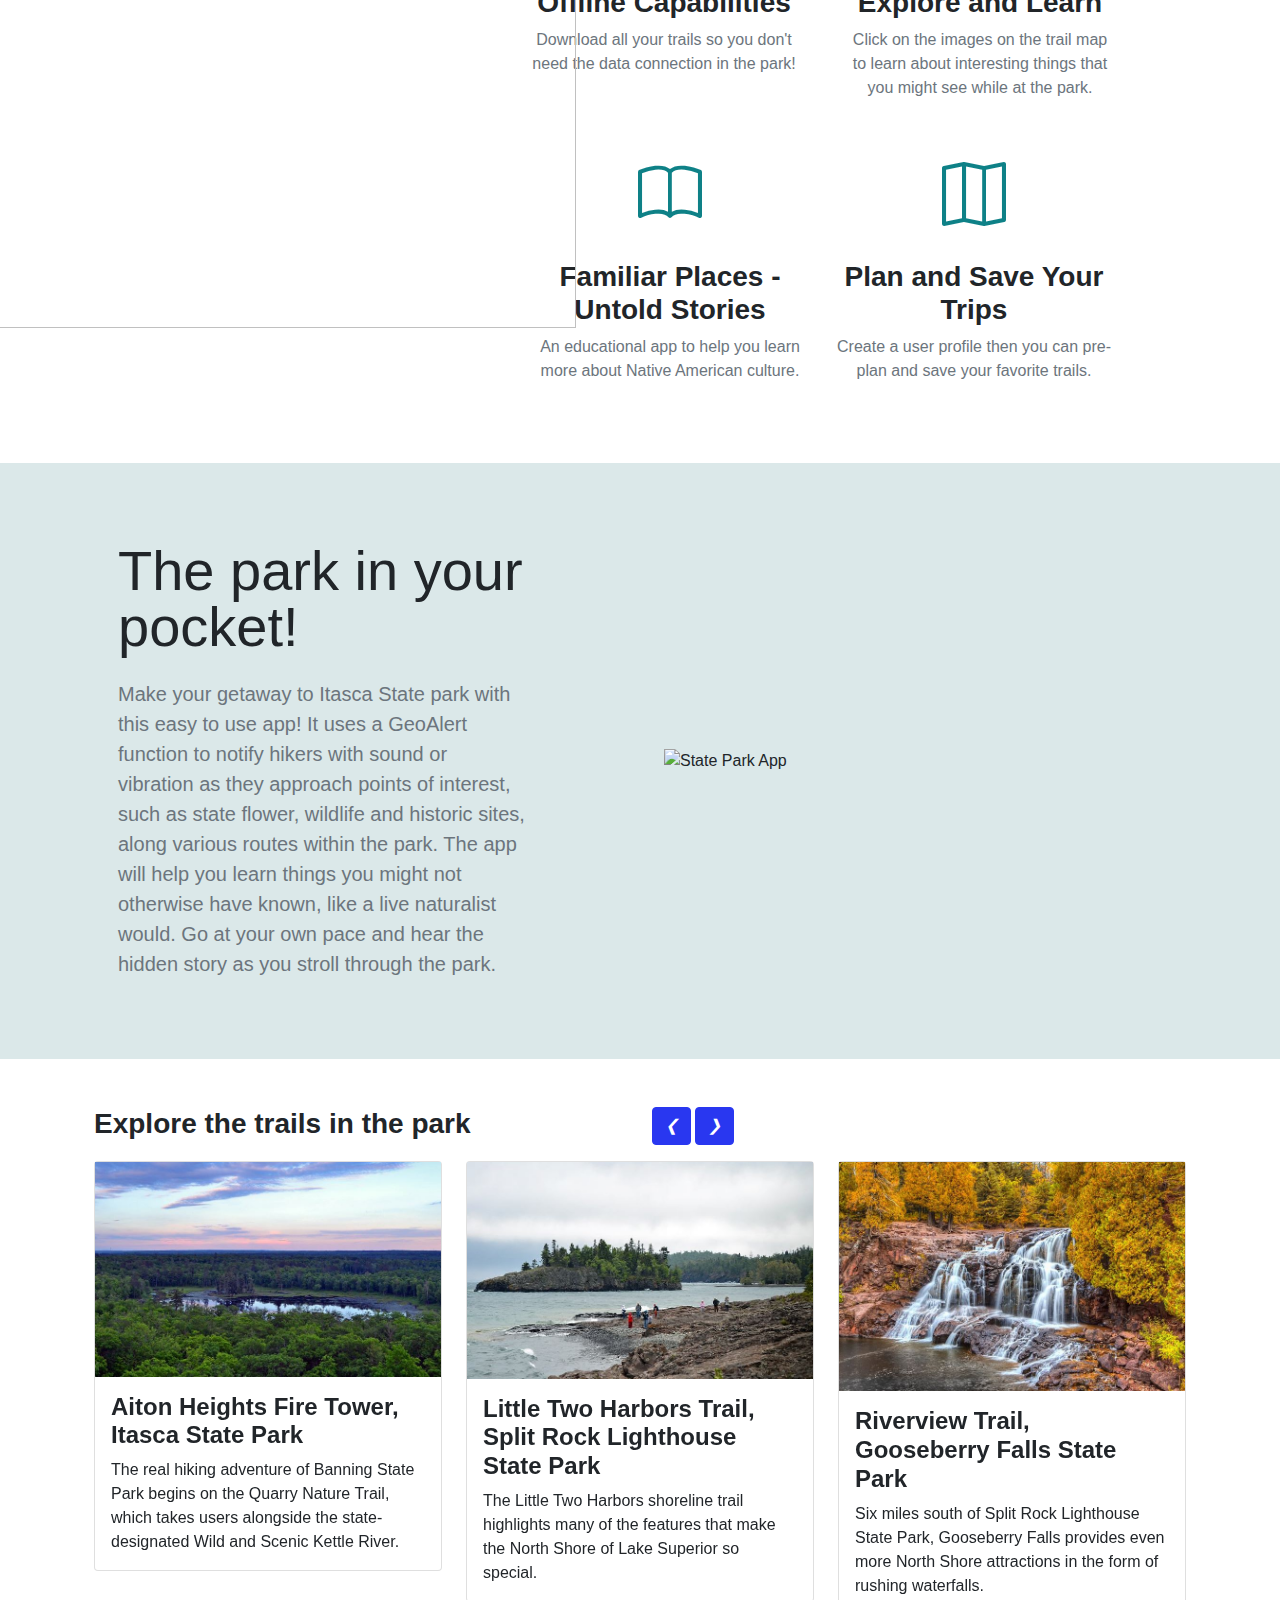
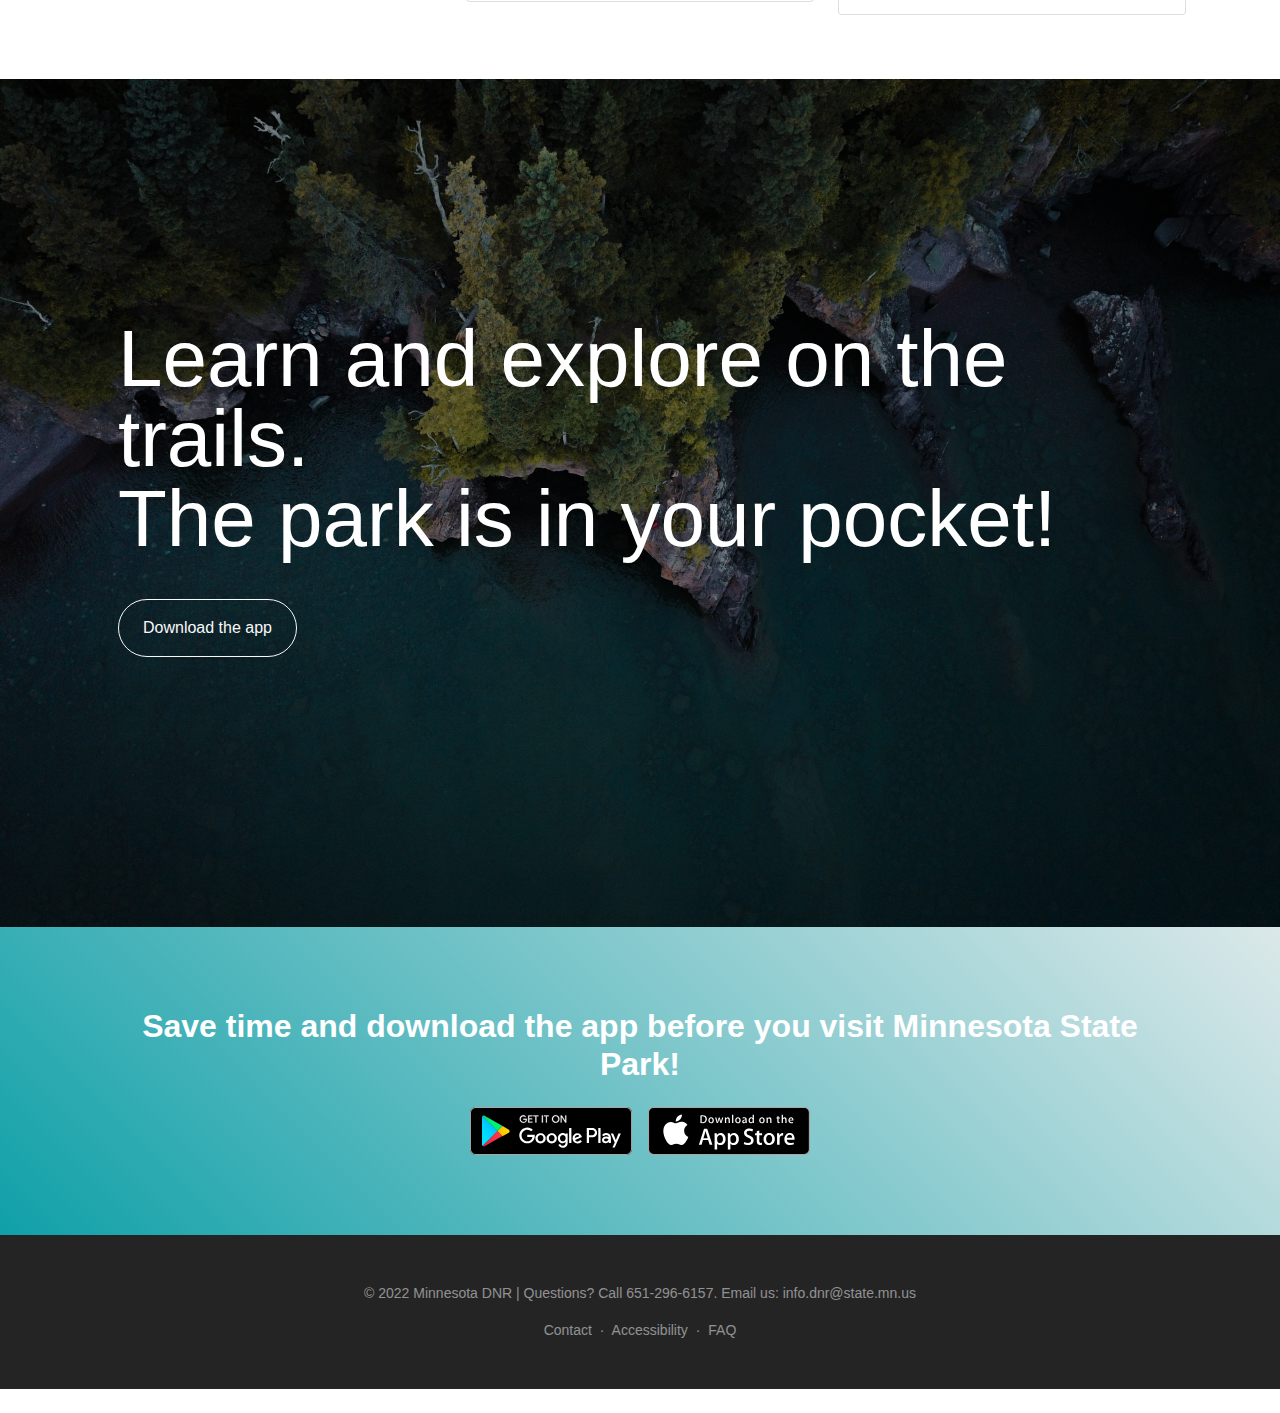
==== commit 08bb59c2: "3.12" ====
--- a/index.html
+++ b/index.html
@@ -66,11 +66,8 @@
                   <div class="col-lg-6">
                     <!-- Section 1. Hero image and device mockup feature-->
                         <div class="masthead-device-mockup">
-         
                             <div class="device-wrapper">
-                                    <div class="screen">
-                                        <img src="assets/img/main-screen.gif" width="244" height="489" />
-                                    </div>
+                                    <div class="screen"><img src="assets/img/main-screen.gif" alt="App screens" width="364" height="774" /></div>
                           </div>
                     </div>
                   </div>
@@ -86,7 +83,7 @@
                 <div class="row gx-5 justify-content-center">
                     <div class="col-xl-8">
                         <div class="h2 fs-1 text-seagreen mb-4">"An interactive map to help you discover more about the parks and learning Native American cultural - all wrapped up in a single app!"<br>
-                        <em>5-Stars Rating from Park Visitors</em></div>
+                        <em>5-Stars rating from the park visitors</em></div>
                         <img src="assets/img/5stars.png" alt="5-stars rating" width="205" height="69"/></div>
                 </div>
             </div>
@@ -165,11 +162,11 @@
             <div class="container px-5">
                 <div class="row gx-5 align-items-center justify-content-center justify-content-lg-between">
                     <div class="col-12 col-lg-5">
-                        <h2 class="display-4 lh-1 mb-4">Make your getaway to Itasca State park with this easy to use app!</h2>
-                        <p class="lead fw-normal text-muted mb-5 mb-lg-0">The app is available free from Apple and Android app stores. It uses a "GeoAlert" function to notify hikers with sound or vibration as they approach points of interest, such as rock formations and historic sites, along various routes within the park. Once you download the app to your smart phone, you can take the interpretive route of your choice, and you can go at your own pace. The app will help you notice things you might not otherwise have seen, like a live naturalist would.</p>
-                    </div>
+                        <h2 class="display-4 lh-1 mb-4">The park in your pocket!</h2>
+                        <p class="lead fw-normal text-muted mb-5 mb-lg-0">Make your getaway to Itasca State park with this easy to use app! It uses a GeoAlert function to notify hikers with sound or vibration as they approach points of interest, such as state flower, wildlife and historic sites, along various routes within the park. The app will help you learn things you might not otherwise have known, like a live naturalist would. Go at your own pace and hear the hidden story as you stroll through the park.</p>
+                  </div>
                     <div class="col-sm-8 col-md-6">
-                        <div class="px-5 px-sm-0"><img src="assets/img/web_story_section.png" alt="State Park App" width="300" height="200" /></div>
+                        <div class="px-5 px-sm-0"><img src="assets/img/web_story_section.png" alt="State Park App" width="600" height="470" /></div>
                   </div>
                 </div>
             </div>
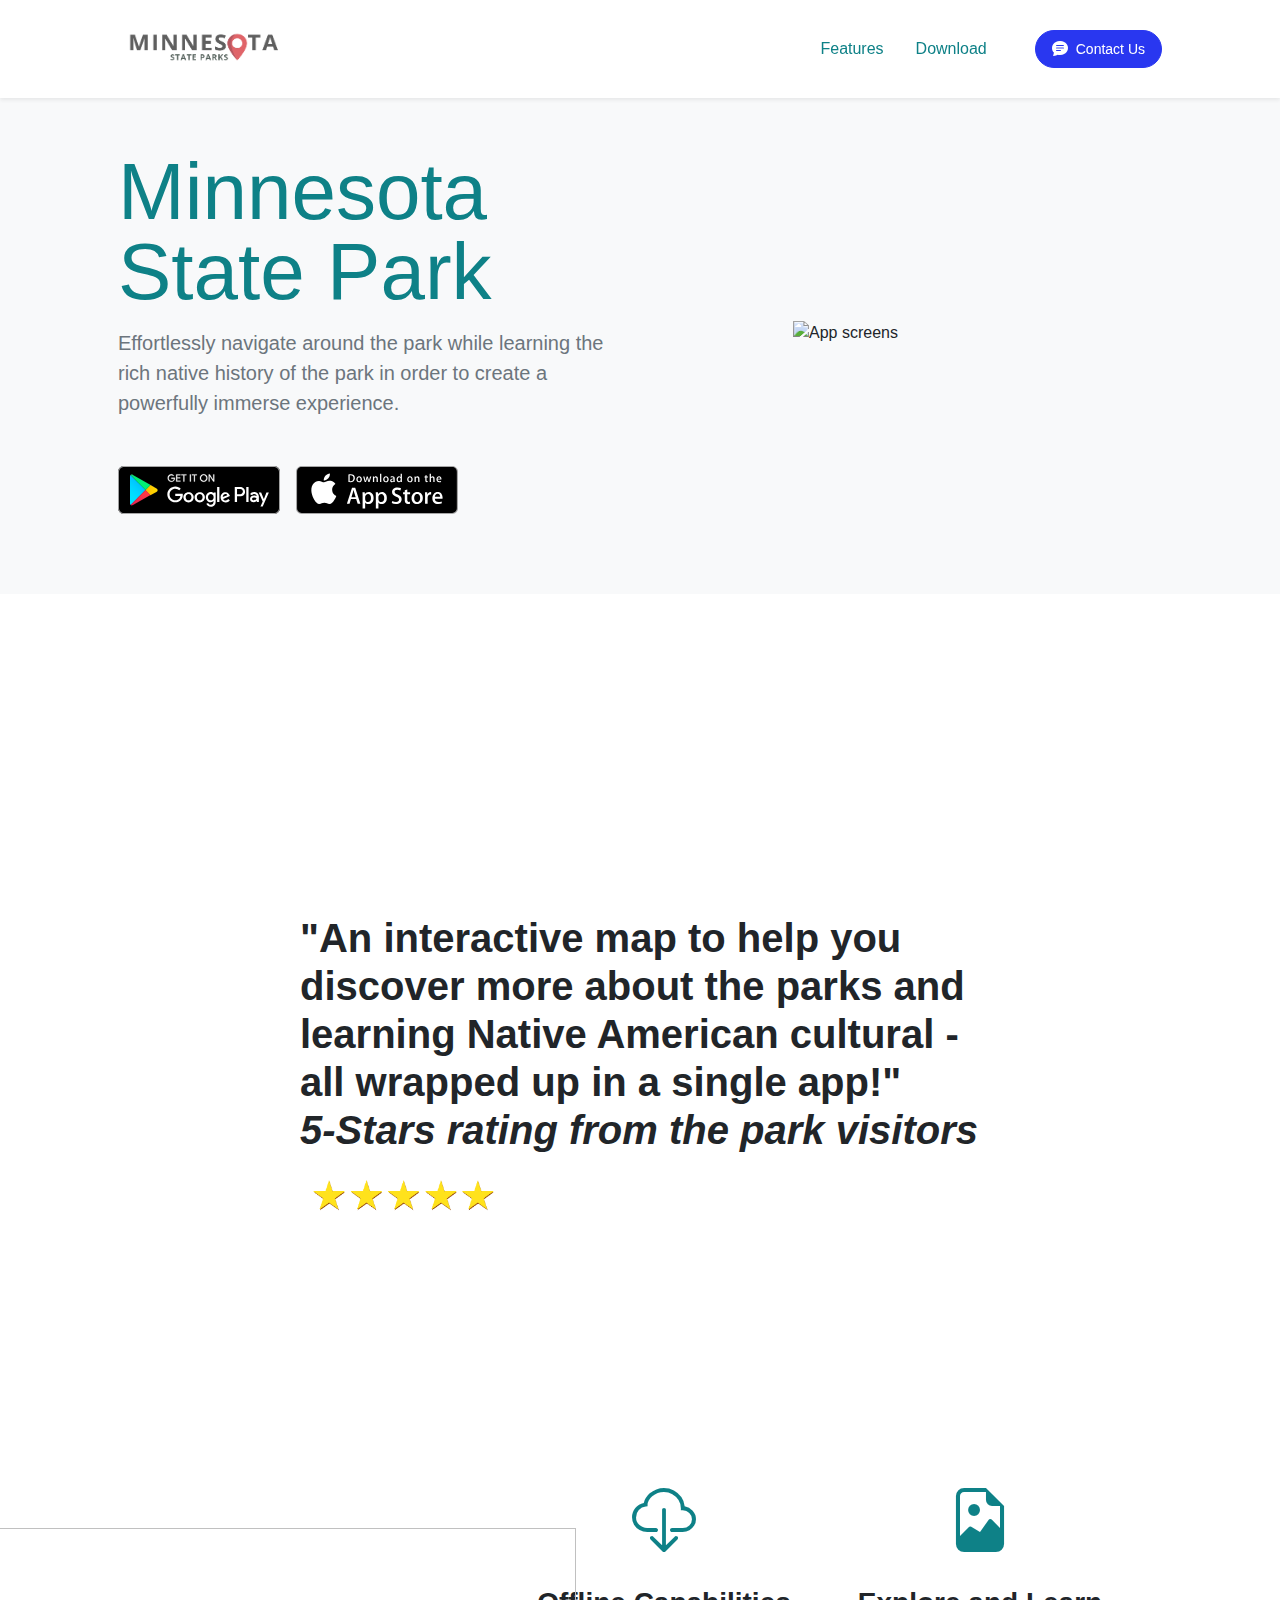
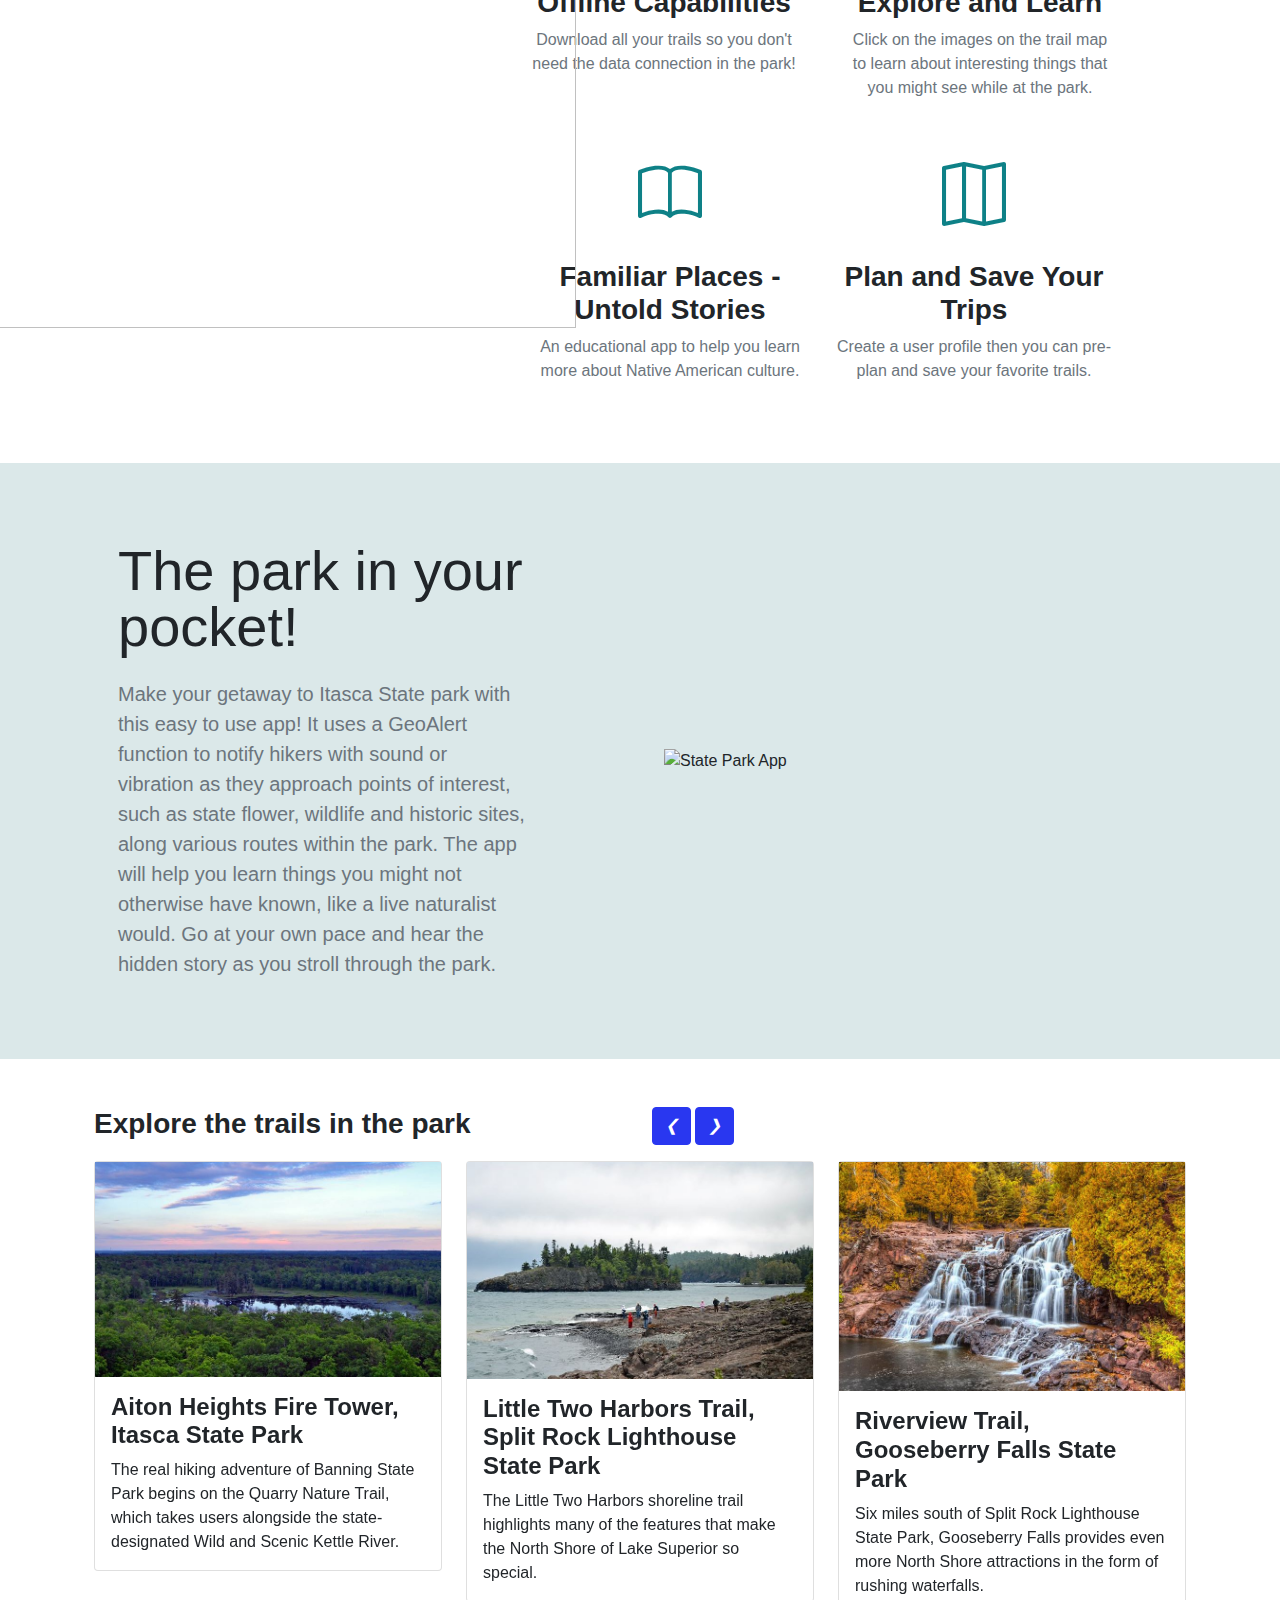
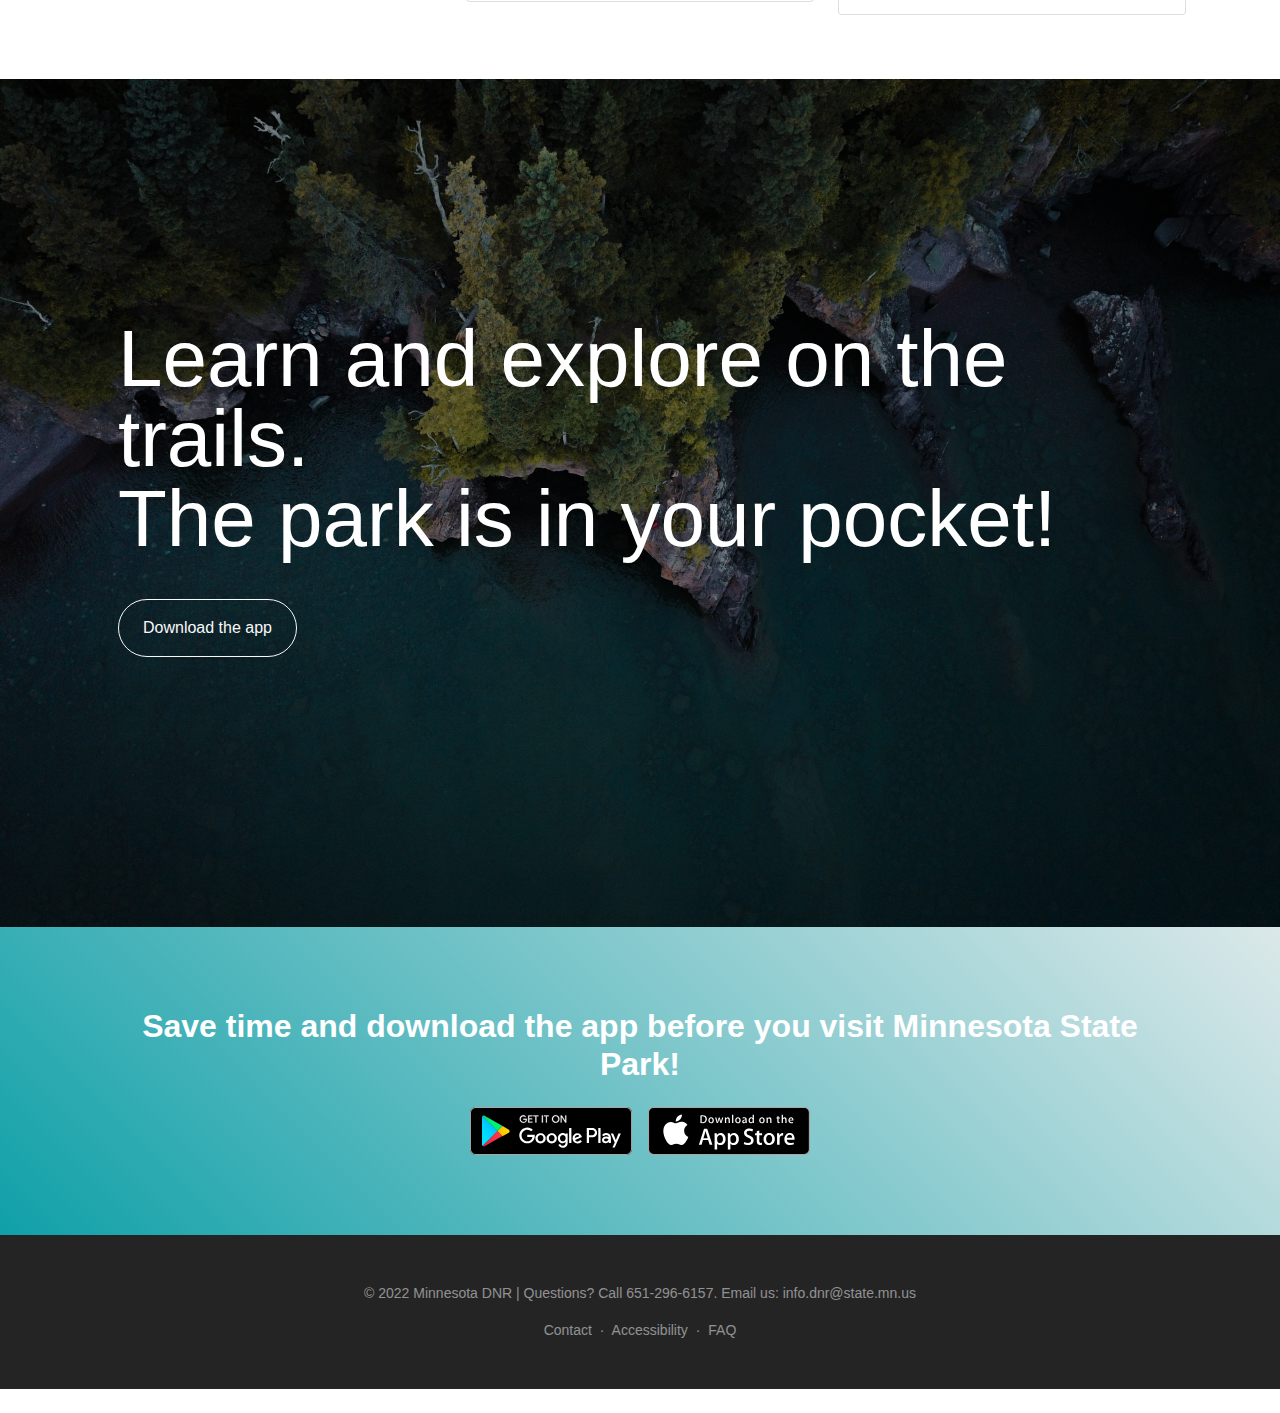
==== commit 531f2dd1: "fix to the contact button and menu" ====
--- a/index.html
+++ b/index.html
@@ -37,14 +37,13 @@
                         <li class="nav-item"><a class="nav-link me-lg-3" href="#features">Features</a></li>
                         <li class="nav-item"><a class="nav-link me-lg-3" href="#download">Download</a></li>
                     </ul>
-                    <!-- Contact Us botton
                     <button class="btn btn-primary rounded-pill px-3 mb-2 mb-lg-0" data-bs-toggle="modal" data-bs-target="#feedbackModal">
                         <span class="d-flex align-items-center">
                             <i class="bi-chat-text-fill me-2"></i>
                             <span class="small">Contact Us</span>
                         </span>
                     </button>
-                    -->
+               
               </div>
           </div>
     </nav>
@@ -388,7 +387,8 @@
                             <div class="d-none" id="submitSuccessMessage">
                                 <div class="text-center mb-3">
                                     <div class="fw-bolder">Form submission successful!</div>
-                                    To activate this form, sign up at
+                                    Thank you for your submission!
+									Create a new form:
                                     <br />
                                     <a href="https://startbootstrap.com/solution/contact-forms">https://startbootstrap.com/solution/contact-forms</a>
                                 </div>
@@ -410,6 +410,12 @@
 	
         <!-- * * SB form at https://startbootstrap.com/solution/contact-forms * *-->
         <script src="https://cdn.startbootstrap.com/sb-forms-latest.js"></script>
+	
+	      
+		<!-- Bootstrap core JS-->
+        <script src="https://cdn.jsdelivr.net/npm/bootstrap@5.1.3/dist/js/bootstrap.bundle.min.js"></script>
+        <script src="https://cdn.jsdelivr.net/npm/popper.js@1.16.0/dist/umd/popper.min.js" integrity="sha384-Q6E9RHvbIyZFJoft+2mJbHaEWldlvI9IOYy5n3zV9zzTtmI3UksdQRVvoxMfooAo" crossorigin="anonymous"></script>
+
 
 		<!-- Bootstrap Bundle -->
 		<script src="https://stackpath.bootstrapcdn.com/bootstrap/5.0.0-alpha1/js/bootstrap.min.js"></script>
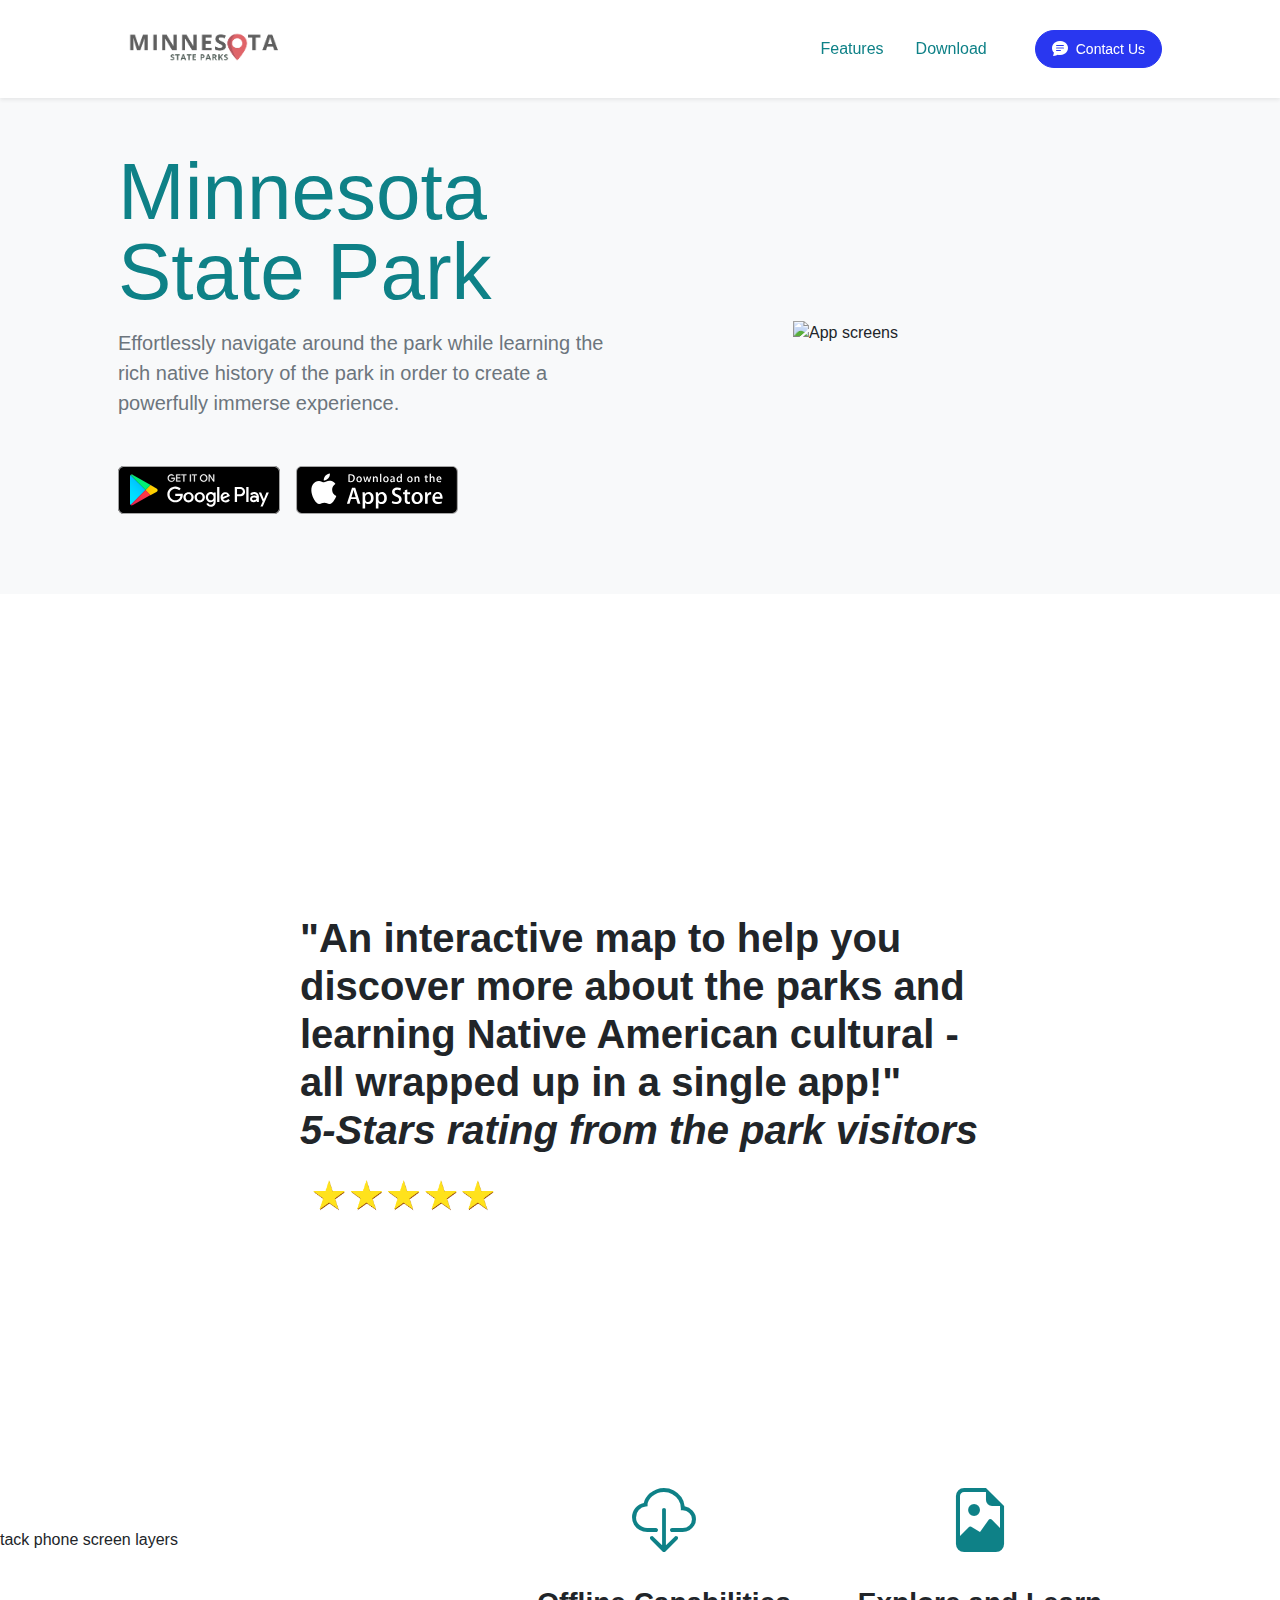
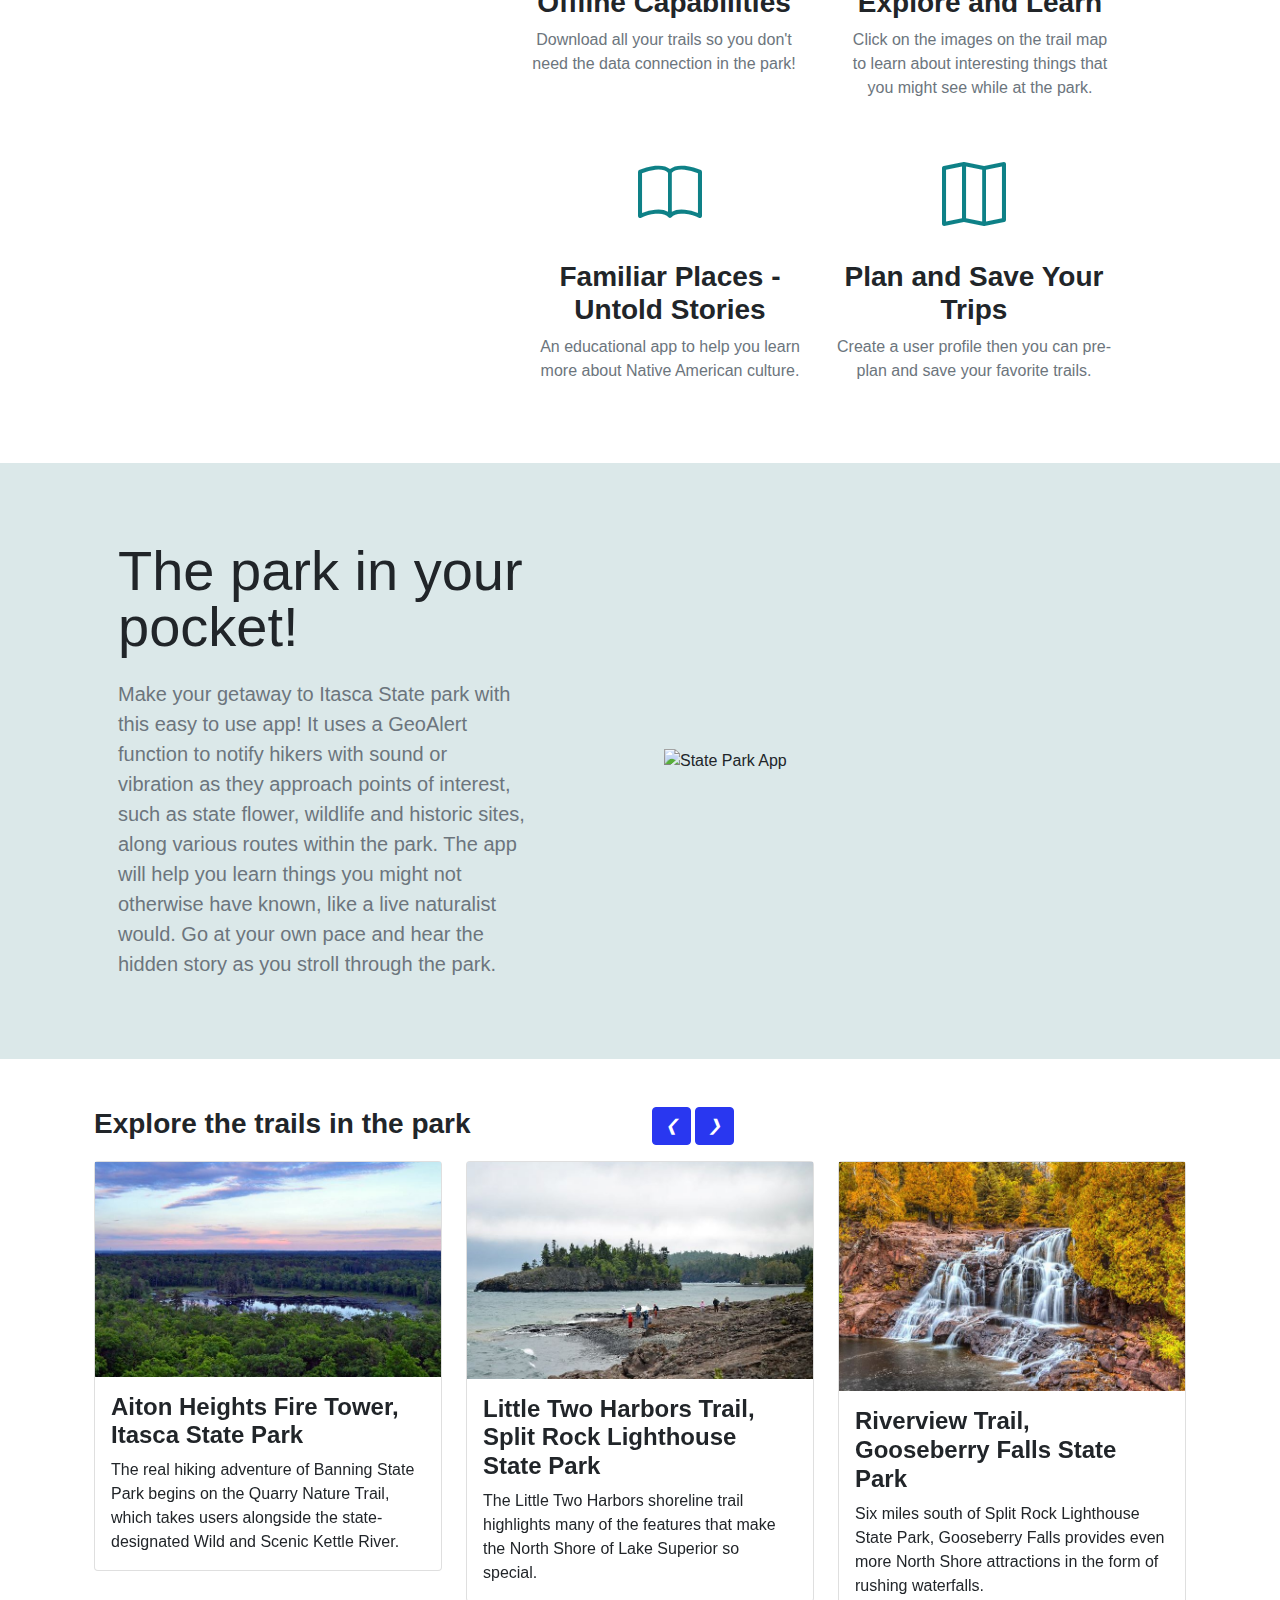
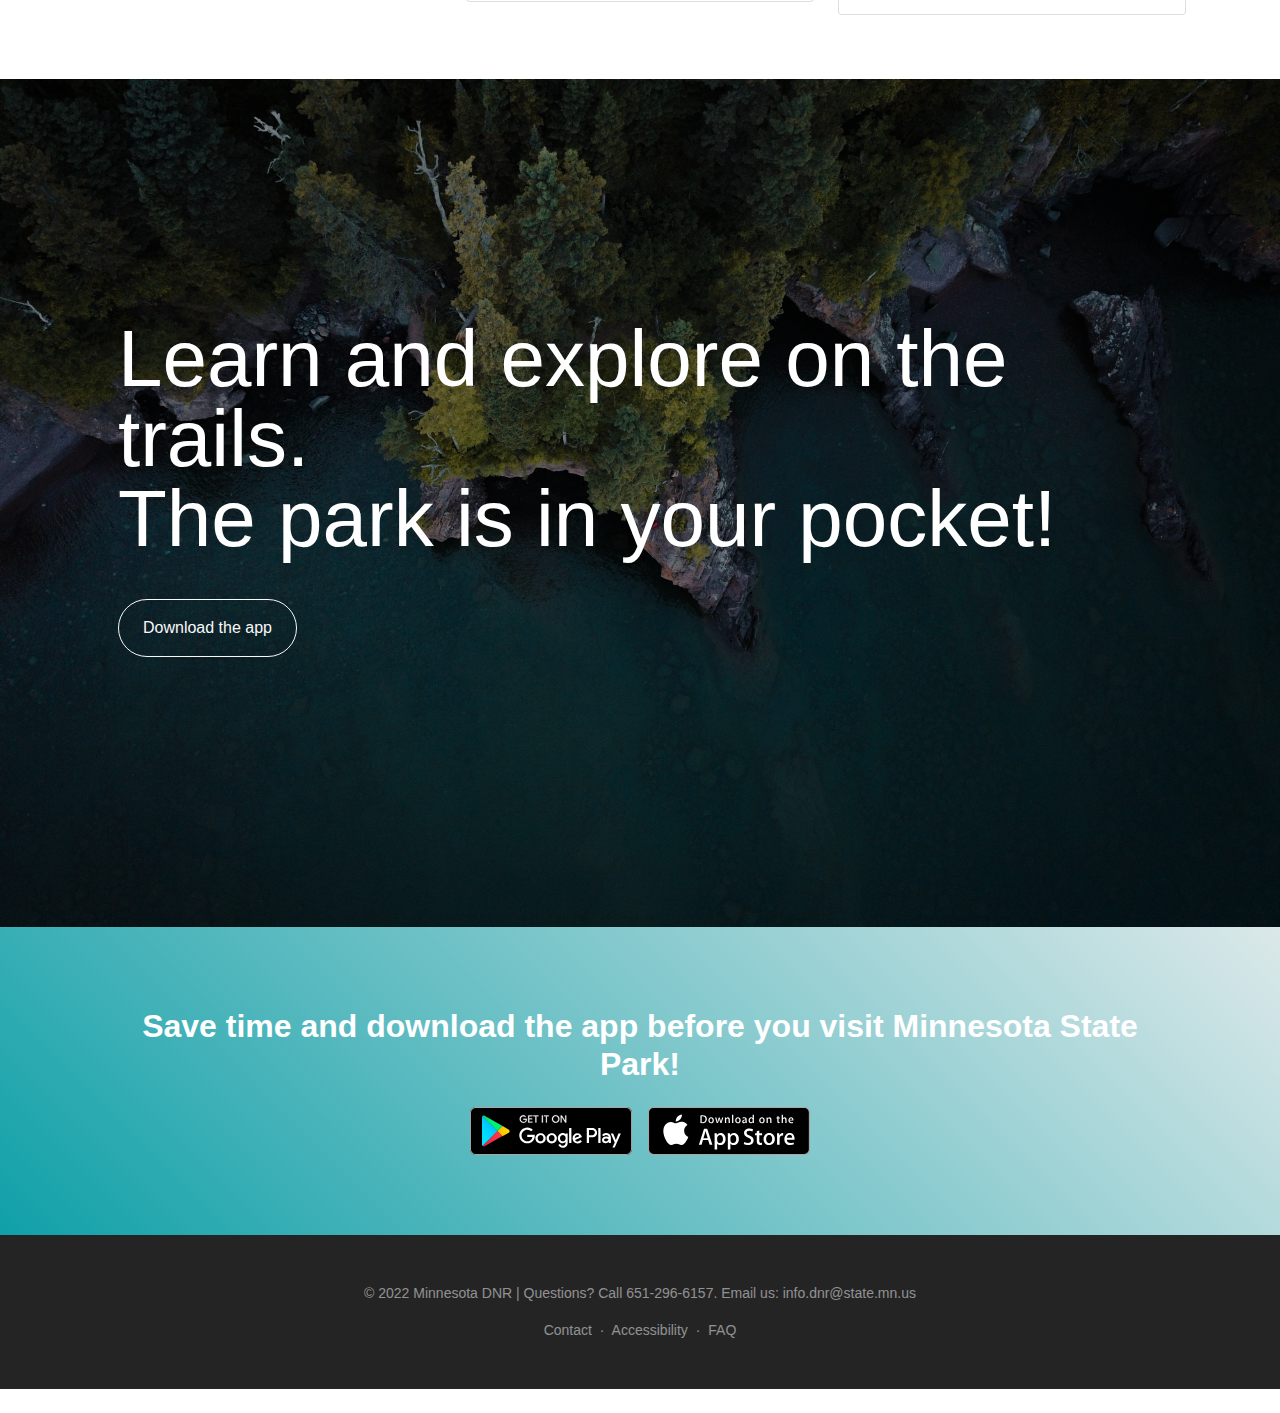
==== commit ed0db0a4: "accessibility check" ====
--- a/index.html
+++ b/index.html
@@ -136,7 +136,7 @@
                         <!-- Features section device mockup-->
                       
                         <div class="features-device-mockup">
-                                                             <img src="assets/img/phone-stack.png" width="600" height="400" />     
+                                                             <img src="assets/img/phone-stack.png" alt="stack phone screen layers" width="600" height="400" />     
                             <div class="device-wrapper">
                                 <div class="device" data-device="iPhoneX" data-orientation="portrait" data-color="black">
                             
